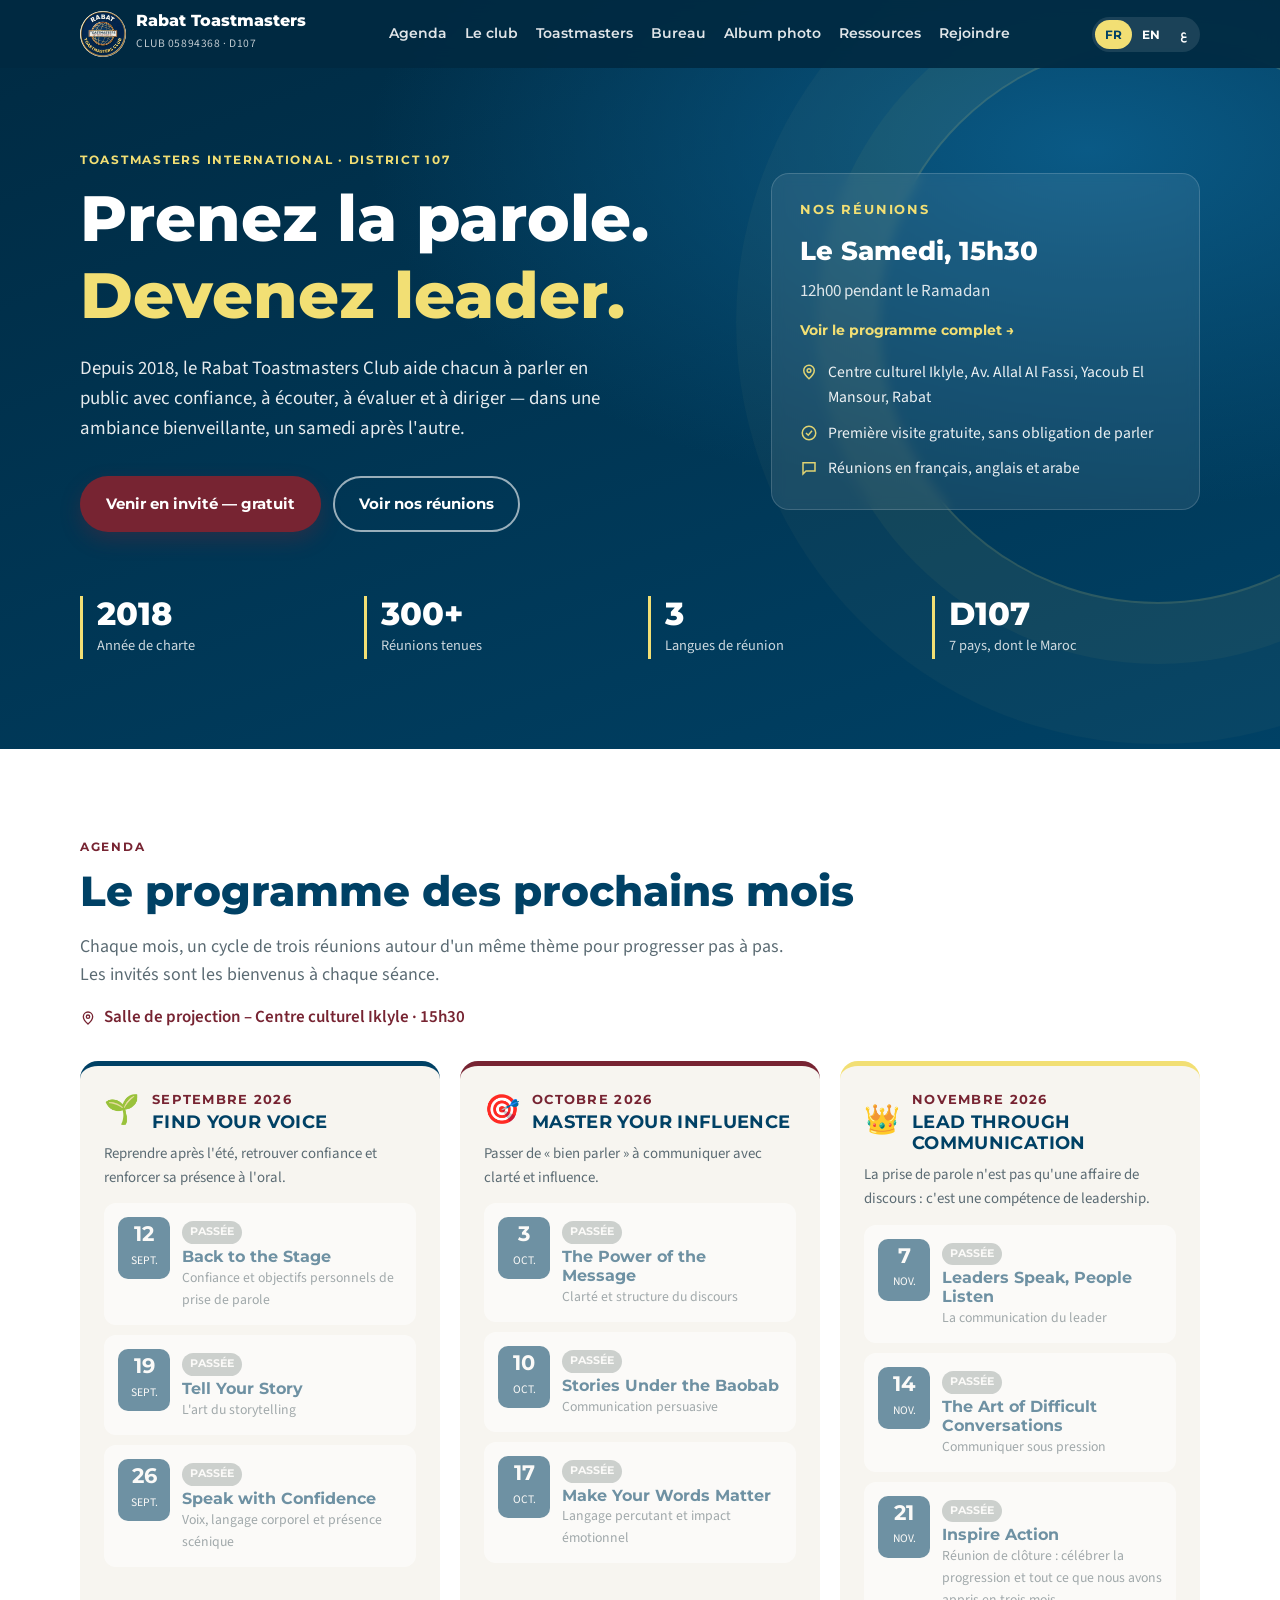
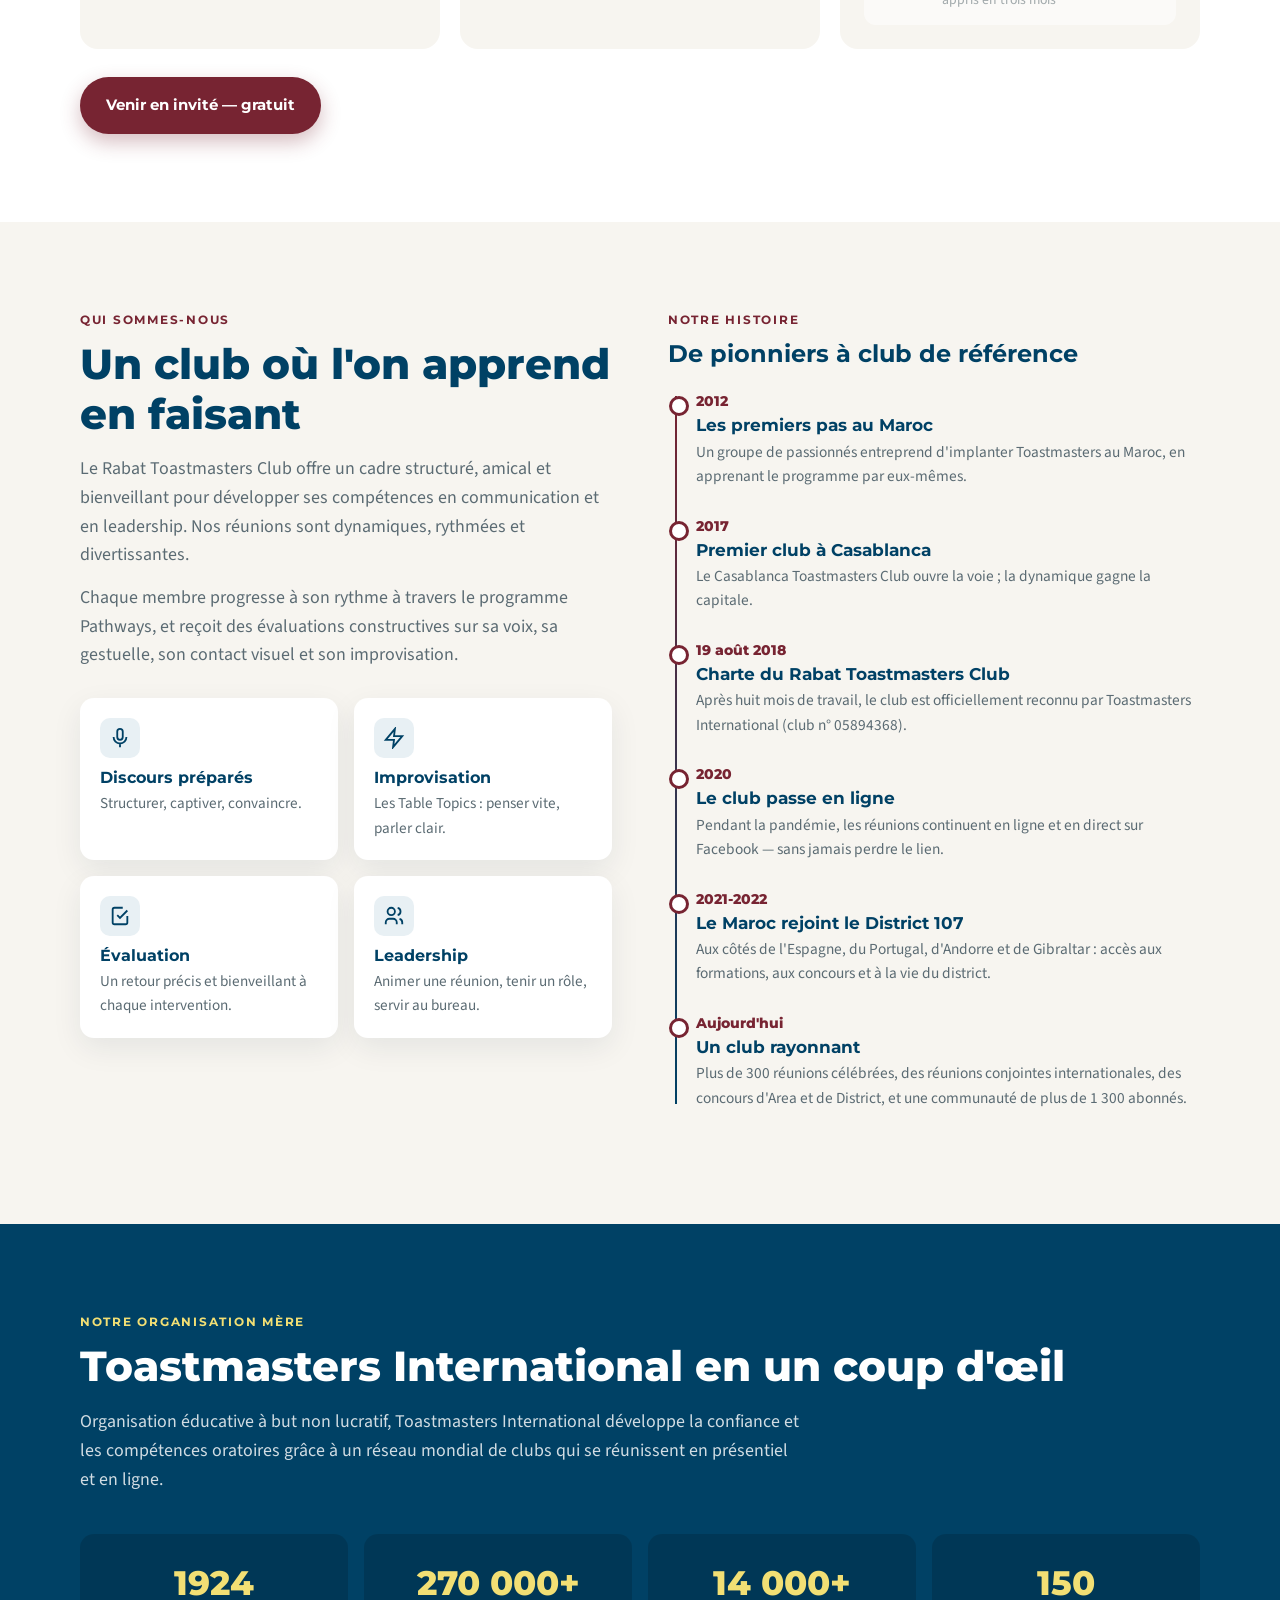
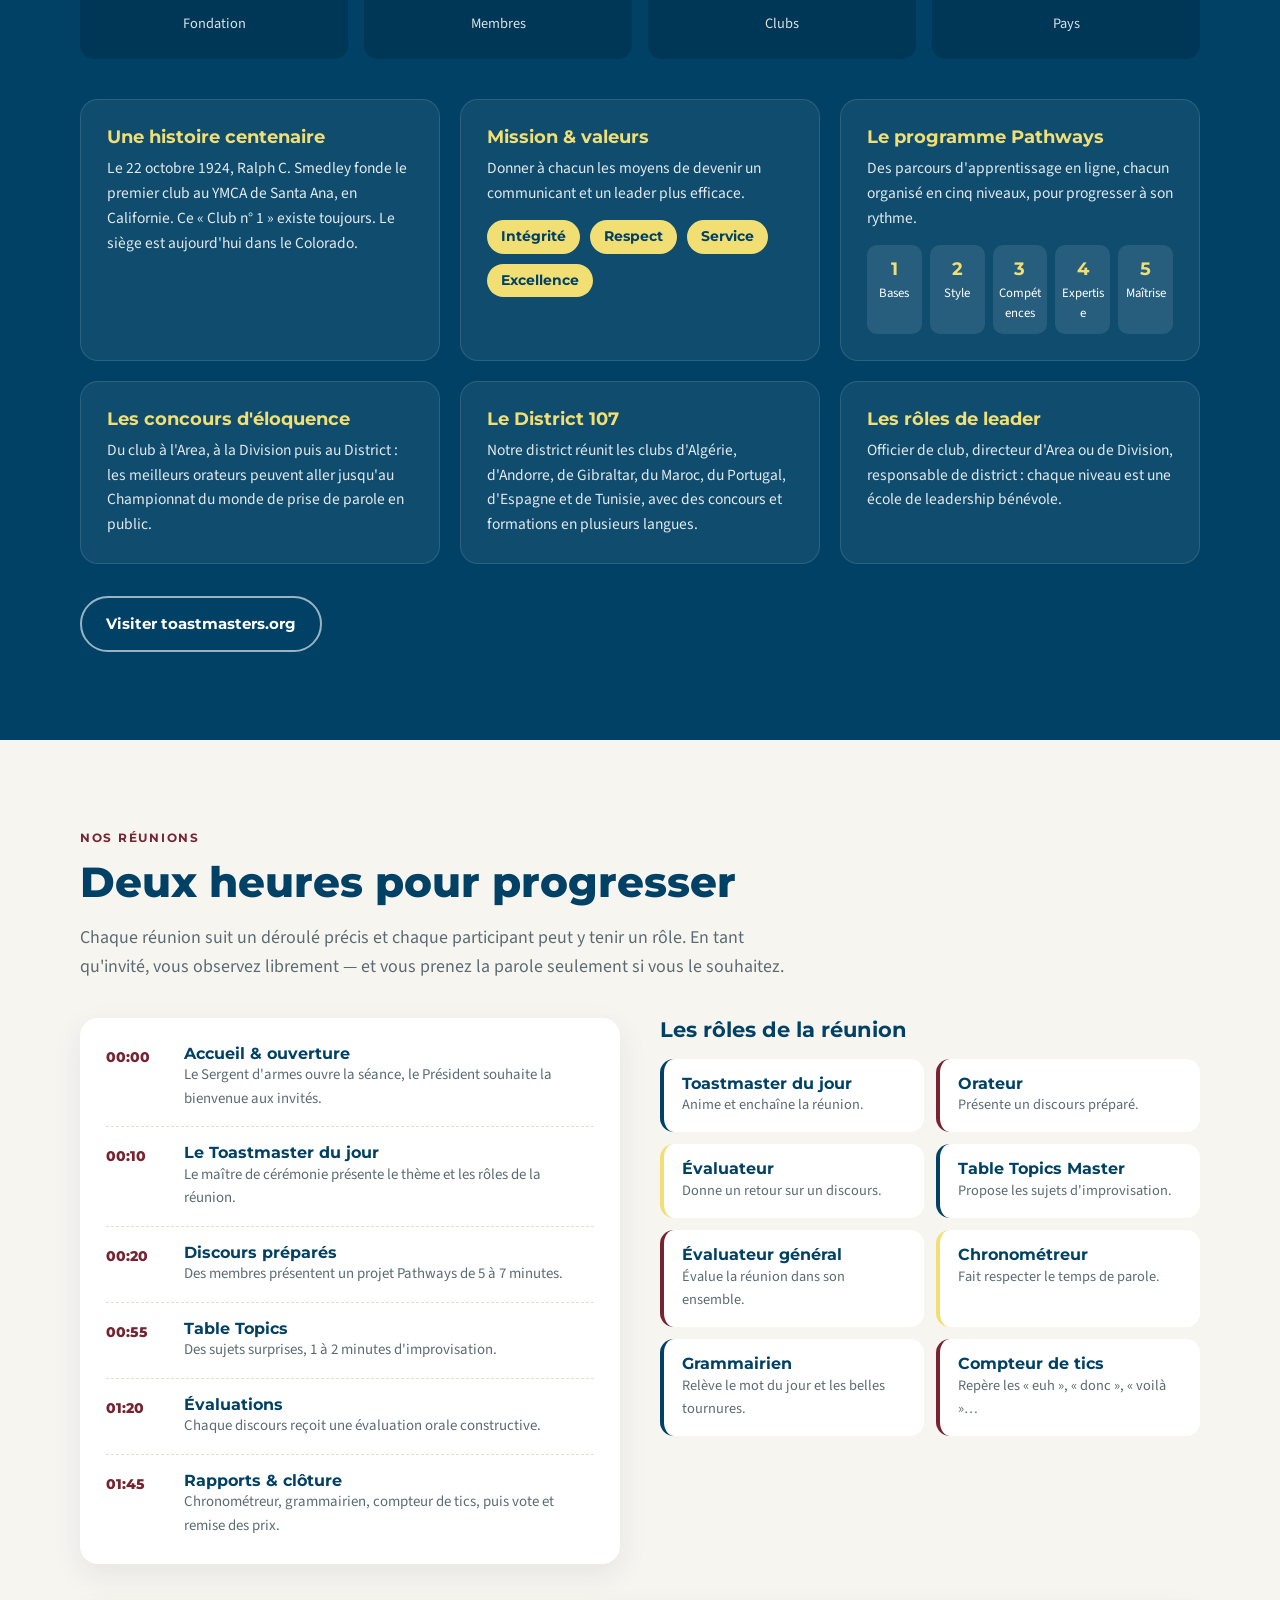
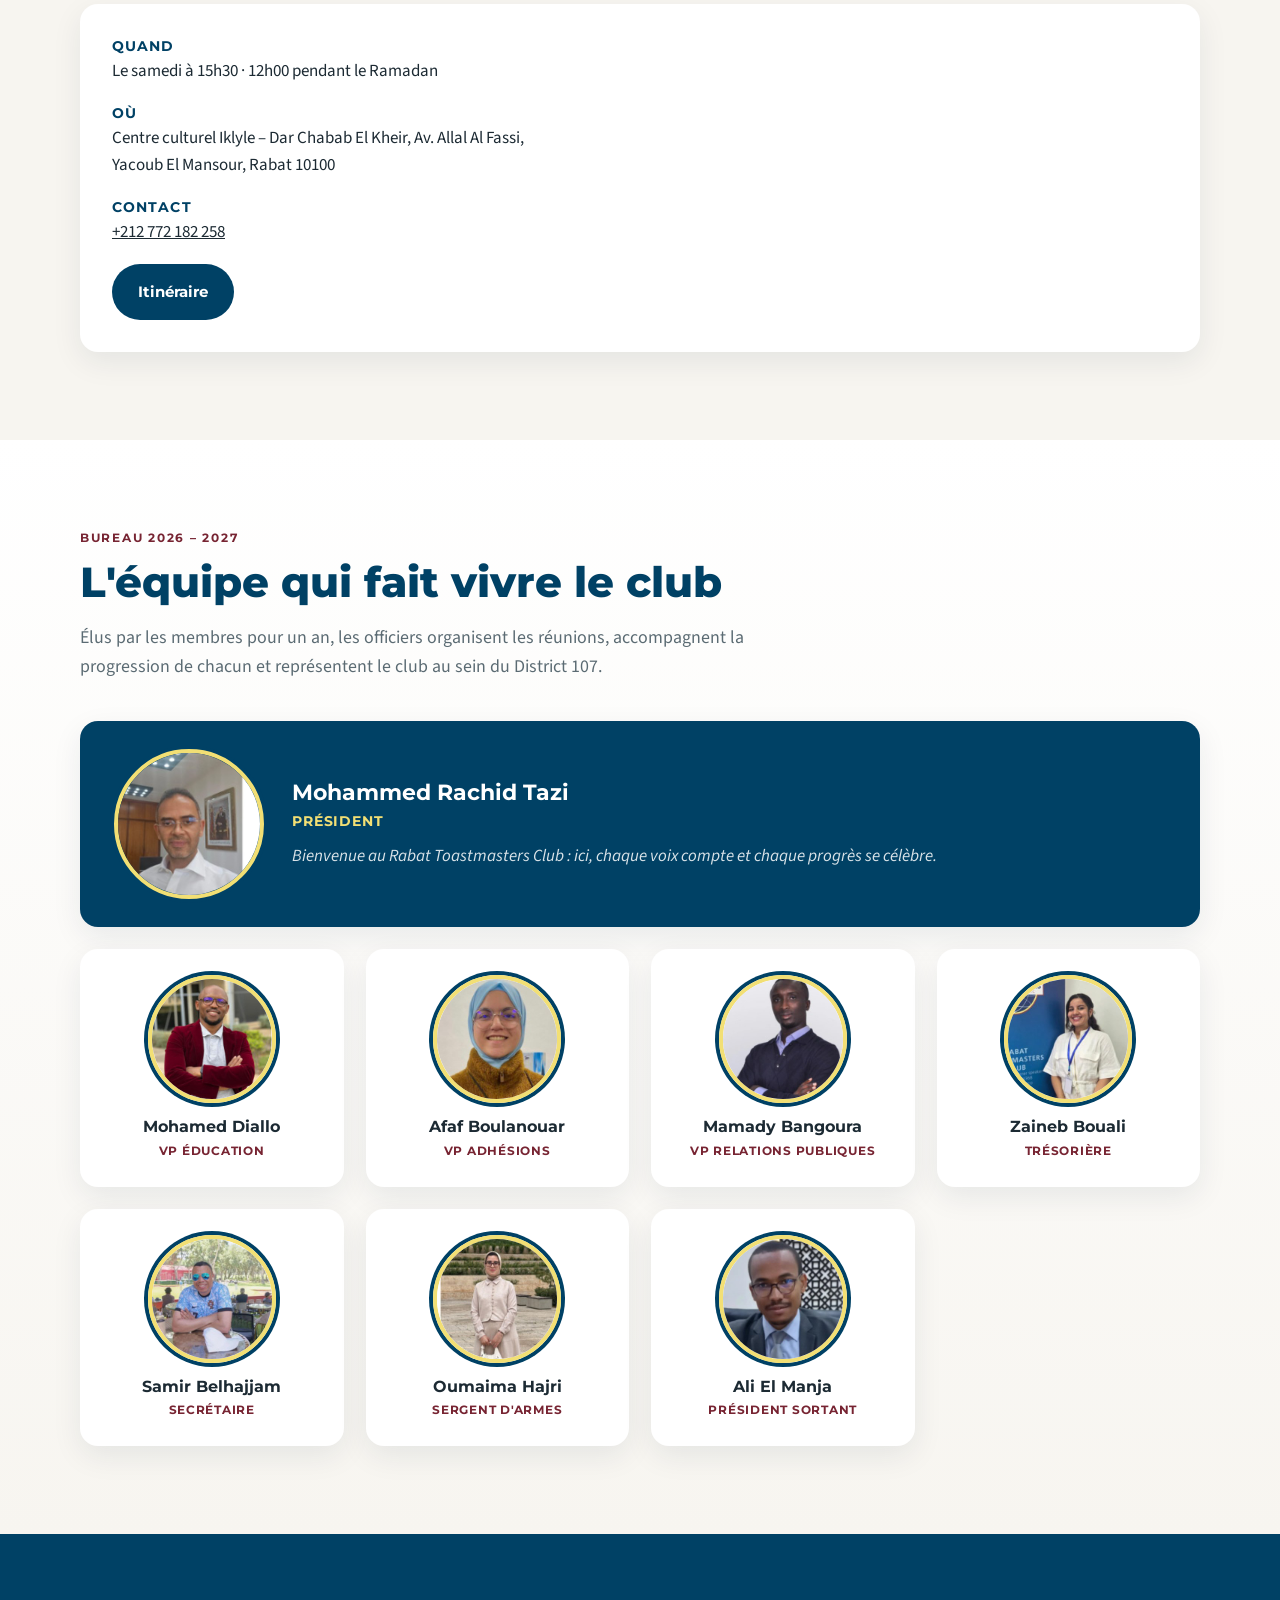
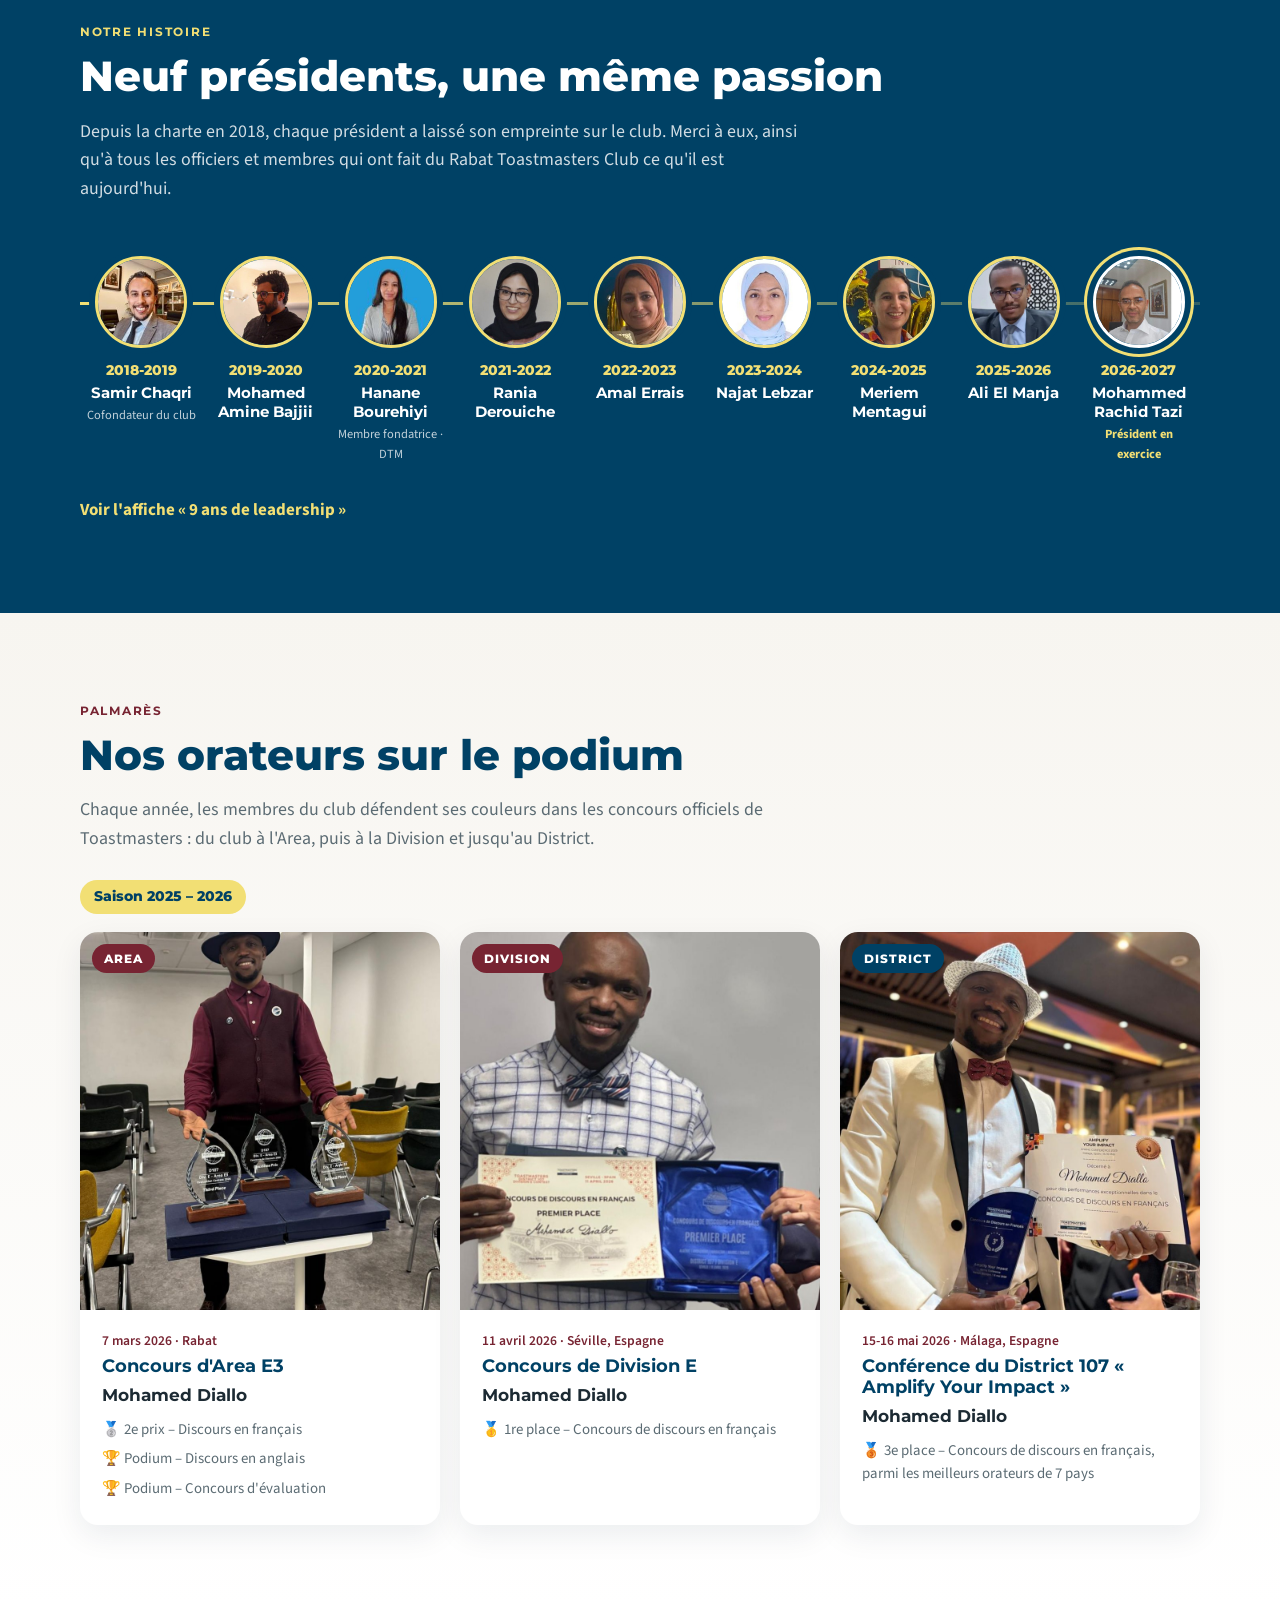
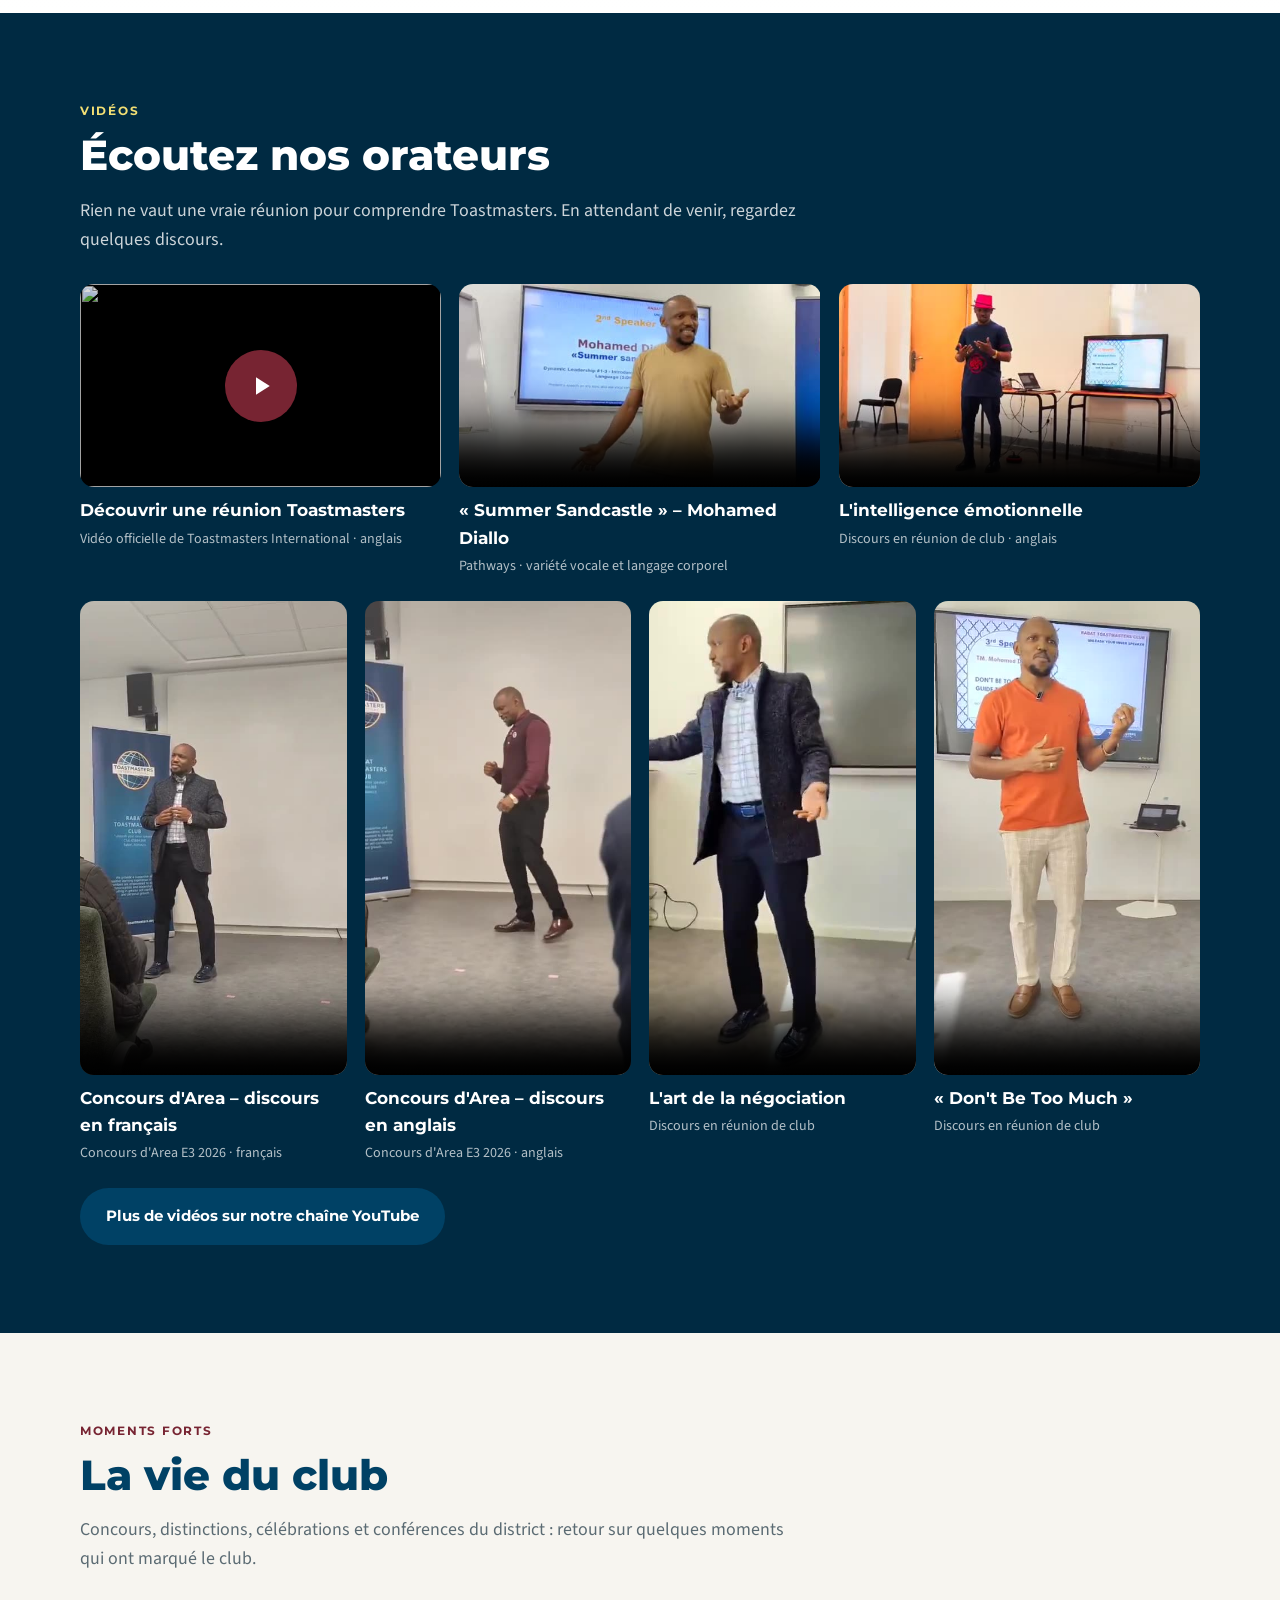
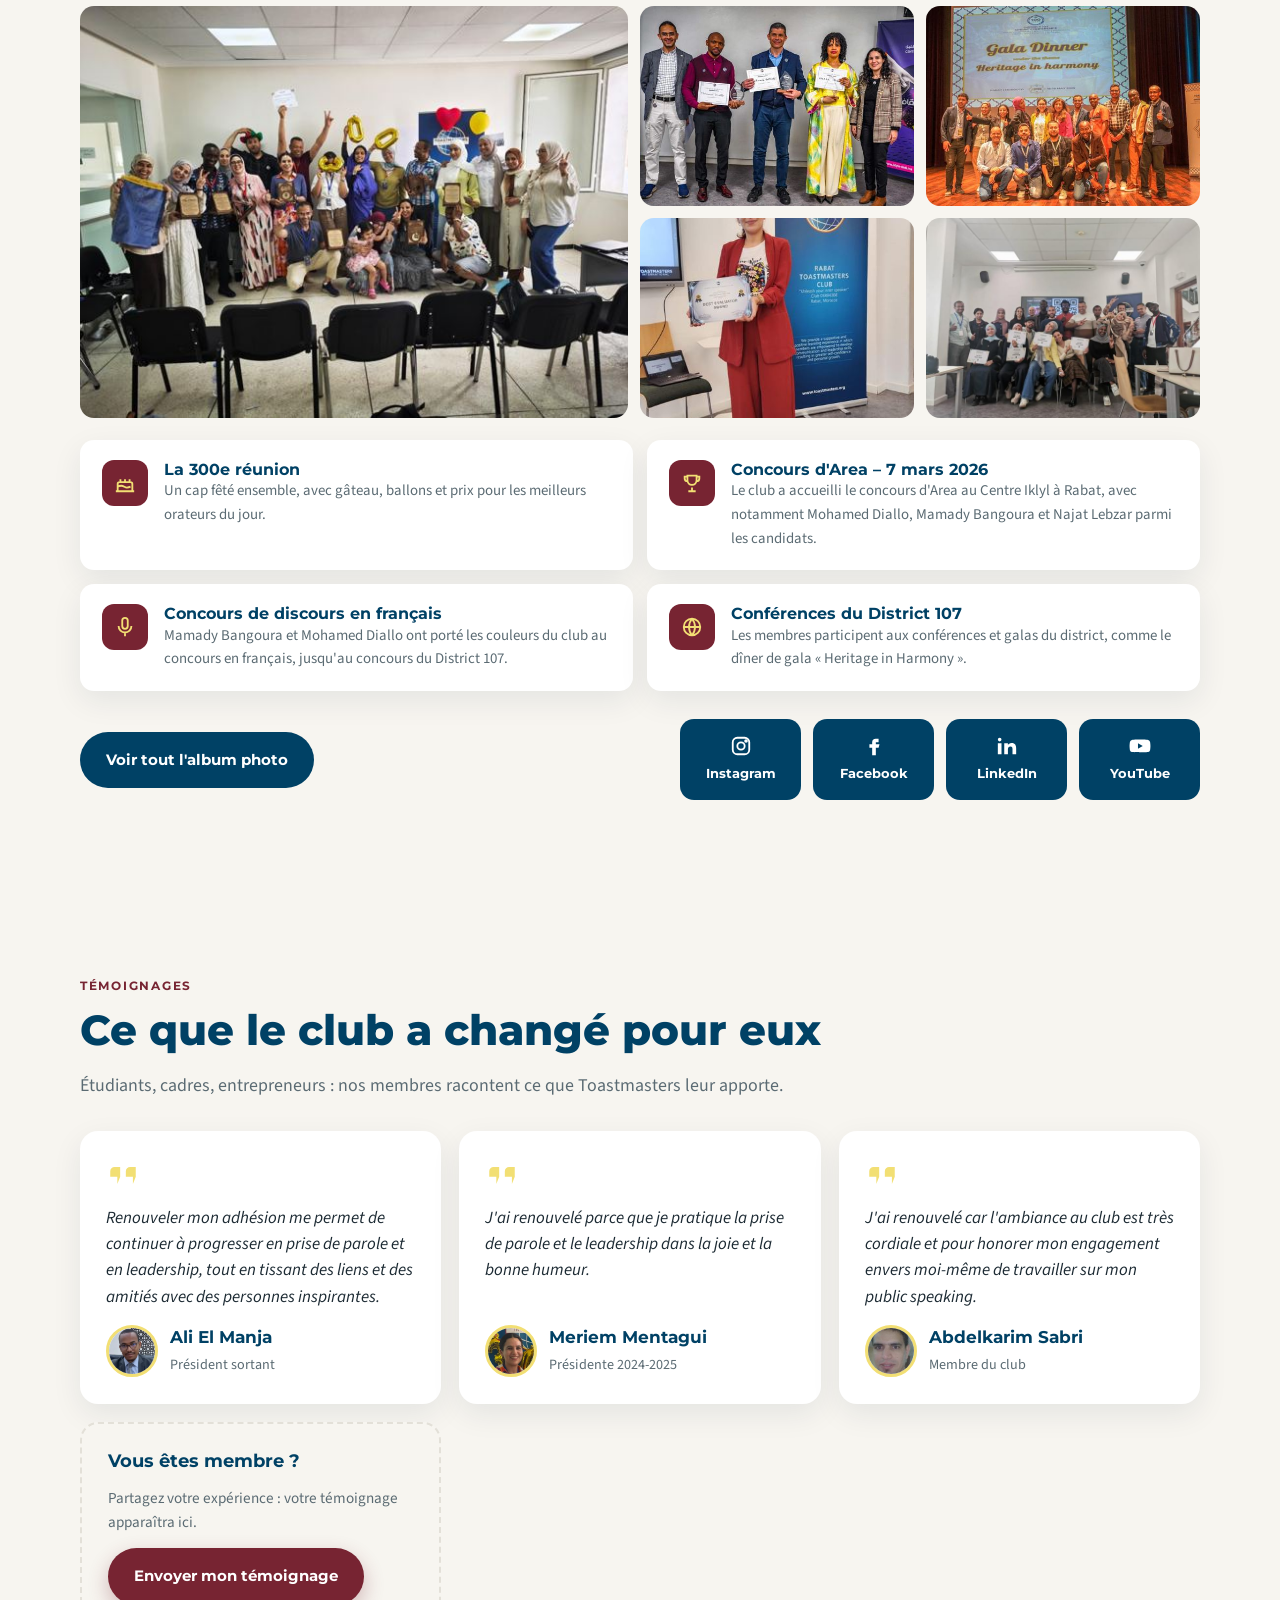
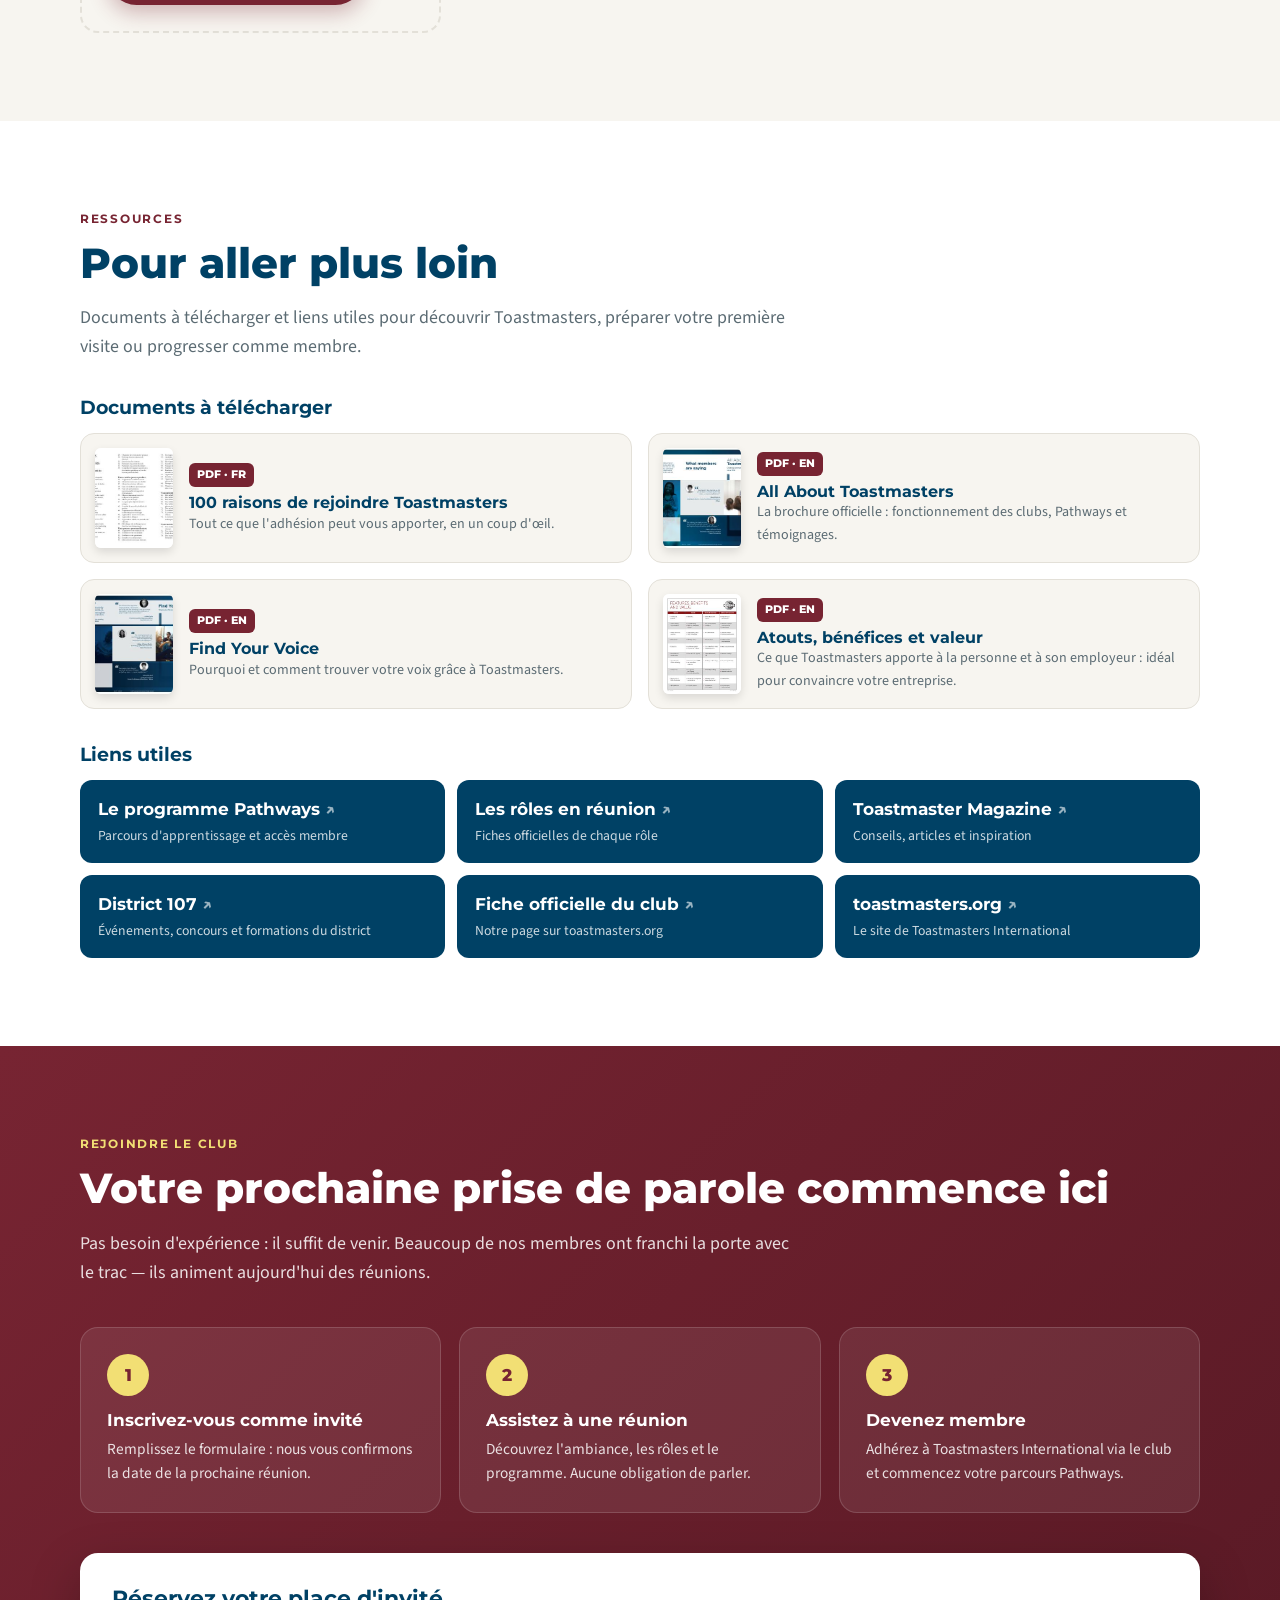
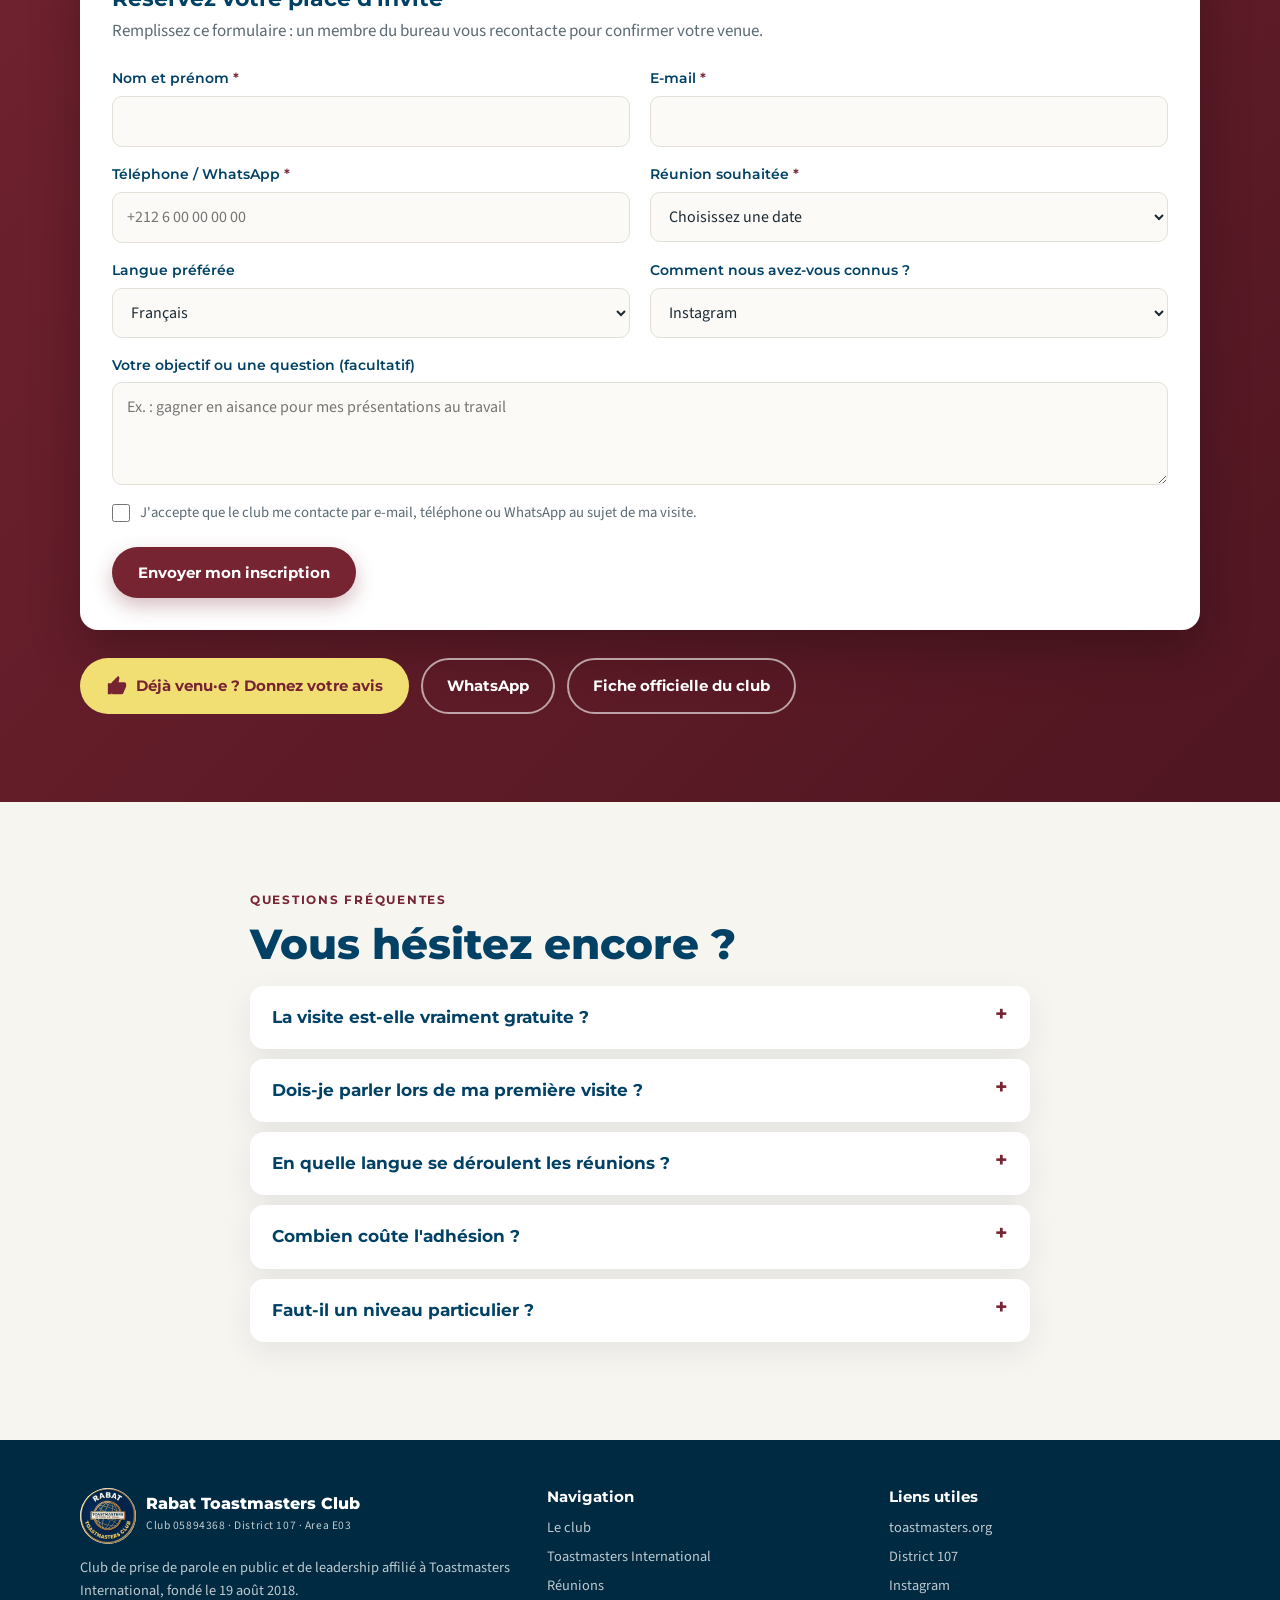
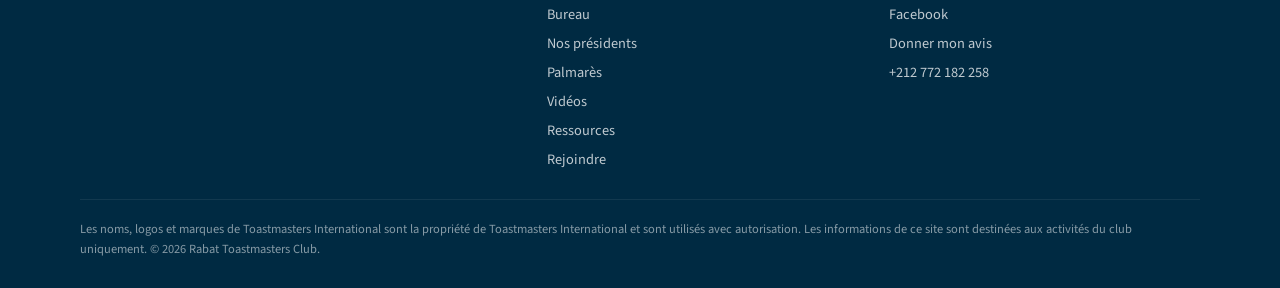
==== index.html @ 66700c7d "Retour au bouton d'avis d'origine, avec un pouce animé Co-Authored-By: Claude Opus 5.5 <noreply@anth" ====
<!doctype html>
<html lang="fr" dir="ltr">
<head>
<meta charset="utf-8">
<meta name="viewport" content="width=device-width, initial-scale=1">
<title>Rabat Toastmasters Club</title>
<meta name="description" content="Rabat Toastmasters Club — club de prise de parole en public et de leadership affilié à Toastmasters International, District 107. Réunions le samedi à Rabat.">
<meta property="og:title" content="Rabat Toastmasters Club">
<meta property="og:description" content="Prise de parole en public et leadership à Rabat depuis 2018. Venez en invité, c'est gratuit.">
<meta property="og:image" content="img/officers-2026-2027.jpg">
<link rel="icon" type="image/png" href="favicon.png">
<link rel="preconnect" href="https://fonts.googleapis.com">
<link rel="preconnect" href="https://fonts.gstatic.com" crossorigin>
<link href="https://fonts.googleapis.com/css2?family=Montserrat:wght@500;600;700;800&family=Source+Sans+3:wght@400;600&family=Tajawal:wght@400;500;700;800&display=swap" rel="stylesheet">
<link rel="stylesheet" href="css/style.css">
</head>
<body>

<header>
  <div class="wrap nav">
    <a class="brand" href="#top" aria-label="Rabat Toastmasters Club">
      <img class="logo" src="img/logo-sm.png" alt="Logo Rabat Toastmasters Club">
      <span><b>Rabat Toastmasters</b><small>CLUB 05894368 · D107</small></span>
    </a>
    <ul class="links" id="links">
      <li><a href="#agenda" data-i18n="nav_agenda">Agenda</a></li>
      <li><a href="#club" data-i18n="nav_club">Le club</a></li>
      <li><a href="#ti" data-i18n="nav_ti2">Toastmasters</a></li>
      <li><a href="#bureau" data-i18n="nav_off">Bureau</a></li>
      <li><a href="album.html" data-i18n="nav_album">Album photo</a></li>
      <li><a href="#ressources" data-i18n="nav_res">Ressources</a></li>
      <li><a href="#rejoindre" data-i18n="nav_join">Rejoindre</a></li>
    </ul>
    <div class="right">
      <div class="lang" role="group" aria-label="Langue">
        <button data-l="fr" class="on">FR</button><button data-l="en">EN</button><button data-l="ar">ع</button>
      </div>
      <button class="burger" id="burger" aria-label="Menu"><svg width="26" height="26" viewBox="0 0 24 24" fill="none" stroke="currentColor" stroke-width="2"><path d="M3 6h18M3 12h18M3 18h18"/></svg></button>
    </div>
  </div>
</header>

<section class="hero" id="top">
  <div class="wrap">
    <div>
      <div class="eyebrow" style="color:var(--yellow)" data-i18n="hero_eye">Toastmasters International · District 107</div>
      <h1 data-i18n-html="hero_h">Prenez la parole.<br><em>Devenez leader.</em></h1>
      <p data-i18n="hero_p">Depuis 2018, le Rabat Toastmasters Club aide chacun à parler en public avec confiance, à écouter, à évaluer et à diriger — dans une ambiance bienveillante, un samedi après l'autre.</p>
      <div class="cta">
        <a class="btn btn-primary" href="#inscription" data-i18n="cta_guest">Venir en invité — gratuit</a>
        <a class="btn btn-ghost" href="#reunions" data-i18n="cta_meet">Voir nos réunions</a>
      </div>
    </div>
    <aside class="card-next">
      <h3 id="next-t" data-i18n="next_t">Nos réunions</h3>
      <div class="big" id="next-big" data-i18n="next_day">Le samedi, 15h30</div>
      <div style="opacity:.85" id="next-sub" data-i18n="next_sub">12h00 pendant le Ramadan</div>
      <a href="#agenda" class="next-link" data-i18n="next_prog">Voir le programme complet →</a>
      <ul>
        <li><svg width="18" height="18" viewBox="0 0 24 24" fill="none" stroke="#F2DF74" stroke-width="2"><path d="M12 21s-7-6.2-7-11a7 7 0 1 1 14 0c0 4.8-7 11-7 11z"/><circle cx="12" cy="10" r="2.5"/></svg><span data-i18n="next_loc">Centre culturel Iklyle, Av. Allal Al Fassi, Yacoub El Mansour, Rabat</span></li>
        <li><svg width="18" height="18" viewBox="0 0 24 24" fill="none" stroke="#F2DF74" stroke-width="2"><circle cx="12" cy="12" r="9"/><path d="M8 12l3 3 5-6"/></svg><span data-i18n="next_free">Première visite gratuite, sans obligation de parler</span></li>
        <li><svg width="18" height="18" viewBox="0 0 24 24" fill="none" stroke="#F2DF74" stroke-width="2"><path d="M4 5h16v11H8l-4 4z"/></svg><span data-i18n="next_lang">Réunions en français, anglais et arabe</span></li>
      </ul>
    </aside>
  </div>
  <div class="wrap stats">
    <div class="stat"><b>2018</b><span data-i18n="st1">Année de charte</span></div>
    <div class="stat"><b>300+</b><span data-i18n="st2">Réunions tenues</span></div>
    <div class="stat"><b>3</b><span data-i18n="st3">Langues de réunion</span></div>
    <div class="stat"><b>D107</b><span data-i18n="st4">7 pays, dont le Maroc</span></div>
  </div>
</section>

<section id="agenda" class="agenda-sec">
  <div class="wrap">
    <div class="eyebrow" data-i18n="ag_eye">Agenda</div>
    <h2 data-i18n="ag_h">Le programme des prochains mois</h2>
    <p class="lead" data-i18n="ag_p">Chaque mois, un cycle de trois réunions autour d'un même thème pour progresser pas à pas. Les invités sont les bienvenus à chaque séance.</p>
    <p class="ag-room"><svg width="16" height="16" viewBox="0 0 24 24" fill="none" stroke="currentColor" stroke-width="2"><path d="M12 21s-7-6.2-7-11a7 7 0 1 1 14 0c0 4.8-7 11-7 11z"/><circle cx="12" cy="10" r="2.5"/></svg><span id="agenda-room"></span></p>
    <div class="cycles" id="agenda-list"></div>
    <p style="margin-top:28px"><a class="btn btn-primary" href="#inscription" data-i18n="cta_guest">Venir en invité — gratuit</a></p>
  </div>
</section>

<section id="club">
  <div class="wrap about-grid">
    <div class="reveal">
      <div class="eyebrow" data-i18n="club_eye">Qui sommes-nous</div>
      <h2 data-i18n="club_h">Un club où l'on apprend en faisant</h2>
      <p class="lead" data-i18n="club_p1">Le Rabat Toastmasters Club offre un cadre structuré, amical et bienveillant pour développer ses compétences en communication et en leadership. Nos réunions sont dynamiques, rythmées et divertissantes.</p>
      <p class="lead" style="margin-top:14px" data-i18n="club_p2">Chaque membre progresse à son rythme à travers le programme Pathways, et reçoit des évaluations constructives sur sa voix, sa gestuelle, son contact visuel et son improvisation.</p>
      <div class="pillars">
        <div class="pillar"><div class="ico"><svg width="22" height="22" viewBox="0 0 24 24" fill="none" stroke="currentColor" stroke-width="2"><path d="M12 2a3 3 0 0 0-3 3v6a3 3 0 0 0 6 0V5a3 3 0 0 0-3-3z"/><path d="M19 11a7 7 0 0 1-14 0M12 18v4"/></svg></div><h4 data-i18n="p1h">Discours préparés</h4><p data-i18n="p1p">Structurer, captiver, convaincre.</p></div>
        <div class="pillar"><div class="ico"><svg width="22" height="22" viewBox="0 0 24 24" fill="none" stroke="currentColor" stroke-width="2"><path d="M13 2L3 14h9l-1 8 10-12h-9z"/></svg></div><h4 data-i18n="p2h">Improvisation</h4><p data-i18n="p2p">Les Table Topics : penser vite, parler clair.</p></div>
        <div class="pillar"><div class="ico"><svg width="22" height="22" viewBox="0 0 24 24" fill="none" stroke="currentColor" stroke-width="2"><path d="M9 11l3 3 8-8"/><path d="M20 12v7a2 2 0 0 1-2 2H6a2 2 0 0 1-2-2V5a2 2 0 0 1 2-2h9"/></svg></div><h4 data-i18n="p3h">Évaluation</h4><p data-i18n="p3p">Un retour précis et bienveillant à chaque intervention.</p></div>
        <div class="pillar"><div class="ico"><svg width="22" height="22" viewBox="0 0 24 24" fill="none" stroke="currentColor" stroke-width="2"><circle cx="9" cy="7" r="4"/><path d="M3 21v-2a4 4 0 0 1 4-4h4a4 4 0 0 1 4 4v2M16 3.1a4 4 0 0 1 0 7.8M21 21v-2a4 4 0 0 0-3-3.9"/></svg></div><h4 data-i18n="p4h">Leadership</h4><p data-i18n="p4p">Animer une réunion, tenir un rôle, servir au bureau.</p></div>
      </div>
    </div>
    <div class="reveal">
      <div class="eyebrow" data-i18n="hist_eye">Notre histoire</div>
      <h3 style="font-size:1.5rem;margin-bottom:22px" data-i18n="hist_h">De pionniers à club de référence</h3>
      <div class="timeline">
        <div class="tl"><div class="yr">2012</div><h4 data-i18n="t1h">Les premiers pas au Maroc</h4><p data-i18n="t1p">Un groupe de passionnés entreprend d'implanter Toastmasters au Maroc, en apprenant le programme par eux-mêmes.</p></div>
        <div class="tl"><div class="yr">2017</div><h4 data-i18n="t2h">Premier club à Casablanca</h4><p data-i18n="t2p">Le Casablanca Toastmasters Club ouvre la voie ; la dynamique gagne la capitale.</p></div>
        <div class="tl"><div class="yr" data-i18n="t3y">19 août 2018</div><h4 data-i18n="t3h">Charte du Rabat Toastmasters Club</h4><p data-i18n="t3p">Après huit mois de travail, le club est officiellement reconnu par Toastmasters International (club n° 05894368).</p></div>
        <div class="tl"><div class="yr">2020</div><h4 data-i18n="t4h">Le club passe en ligne</h4><p data-i18n="t4p">Pendant la pandémie, les réunions continuent en ligne et en direct sur Facebook — sans jamais perdre le lien.</p></div>
        <div class="tl"><div class="yr">2021-2022</div><h4 data-i18n="t5h">Le Maroc rejoint le District 107</h4><p data-i18n="t5p">Aux côtés de l'Espagne, du Portugal, d'Andorre et de Gibraltar : accès aux formations, aux concours et à la vie du district.</p></div>
        <div class="tl"><div class="yr" data-i18n="t6y">Aujourd'hui</div><h4 data-i18n="t6h">Un club rayonnant</h4><p data-i18n="t6p">Plus de 300 réunions célébrées, des réunions conjointes internationales, des concours d'Area et de District, et une communauté de plus de 1 300 abonnés.</p></div>
      </div>
    </div>
  </div>
</section>

<section class="ti" id="ti">
  <div class="wrap">
    <div class="eyebrow" data-i18n="ti_eye">Notre organisation mère</div>
    <h2 data-i18n="ti_h">Toastmasters International en un coup d'œil</h2>
    <p class="lead" data-i18n="ti_p">Organisation éducative à but non lucratif, Toastmasters International développe la confiance et les compétences oratoires grâce à un réseau mondial de clubs qui se réunissent en présentiel et en ligne.</p>
    <div class="ti-num">
      <div><b>1924</b><span data-i18n="n1">Fondation</span></div>
      <div><b>270 000+</b><span data-i18n="n2">Membres</span></div>
      <div><b>14 000+</b><span data-i18n="n3">Clubs</span></div>
      <div><b>150</b><span data-i18n="n4">Pays</span></div>
    </div>
    <div class="ti-grid">
      <div class="ti-card reveal"><h3 data-i18n="c1h">Une histoire centenaire</h3><p data-i18n="c1p">Le 22 octobre 1924, Ralph C. Smedley fonde le premier club au YMCA de Santa Ana, en Californie. Ce « Club n° 1 » existe toujours. Le siège est aujourd'hui dans le Colorado.</p></div>
      <div class="ti-card reveal"><h3 data-i18n="c2h">Mission & valeurs</h3><p data-i18n="c2p">Donner à chacun les moyens de devenir un communicant et un leader plus efficace.</p>
        <div class="values"><span data-i18n="v1">Intégrité</span><span data-i18n="v2">Respect</span><span data-i18n="v3">Service</span><span data-i18n="v4">Excellence</span></div></div>
      <div class="ti-card reveal"><h3 data-i18n="c3h">Le programme Pathways</h3><p data-i18n="c3p">Des parcours d'apprentissage en ligne, chacun organisé en cinq niveaux, pour progresser à son rythme.</p>
        <div class="levels"><div><b>1</b><span data-i18n="l1">Bases</span></div><div><b>2</b><span data-i18n="l2">Style</span></div><div><b>3</b><span data-i18n="l3">Compétences</span></div><div><b>4</b><span data-i18n="l4">Expertise</span></div><div><b>5</b><span data-i18n="l5">Maîtrise</span></div></div></div>
      <div class="ti-card reveal"><h3 data-i18n="c4h">Les concours d'éloquence</h3><p data-i18n="c4p">Du club à l'Area, à la Division puis au District : les meilleurs orateurs peuvent aller jusqu'au Championnat du monde de prise de parole en public.</p></div>
      <div class="ti-card reveal"><h3 data-i18n="c5h">Le District 107</h3><p data-i18n="c5p">Notre district réunit les clubs d'Algérie, d'Andorre, de Gibraltar, du Maroc, du Portugal, d'Espagne et de Tunisie, avec des concours et formations en plusieurs langues.</p></div>
      <div class="ti-card reveal"><h3 data-i18n="c6h">Les rôles de leader</h3><p data-i18n="c6p">Officier de club, directeur d'Area ou de Division, responsable de district : chaque niveau est une école de leadership bénévole.</p></div>
    </div>
    <p style="margin-top:32px"><a class="btn btn-ghost" href="https://www.toastmasters.org/" target="_blank" rel="noopener" data-i18n="ti_link">Visiter toastmasters.org</a></p>
  </div>
</section>

<section id="reunions">
  <div class="wrap">
    <div class="eyebrow" data-i18n="m_eye">Nos réunions</div>
    <h2 data-i18n="m_h">Deux heures pour progresser</h2>
    <p class="lead" data-i18n="m_p">Chaque réunion suit un déroulé précis et chaque participant peut y tenir un rôle. En tant qu'invité, vous observez librement — et vous prenez la parole seulement si vous le souhaitez.</p>
    <div class="meet-grid">
      <div class="agenda reveal">
        <div class="step"><div class="t">00:00</div><div><h4 data-i18n="a1h">Accueil & ouverture</h4><p data-i18n="a1p">Le Sergent d'armes ouvre la séance, le Président souhaite la bienvenue aux invités.</p></div></div>
        <div class="step"><div class="t">00:10</div><div><h4 data-i18n="a2h">Le Toastmaster du jour</h4><p data-i18n="a2p">Le maître de cérémonie présente le thème et les rôles de la réunion.</p></div></div>
        <div class="step"><div class="t">00:20</div><div><h4 data-i18n="a3h">Discours préparés</h4><p data-i18n="a3p">Des membres présentent un projet Pathways de 5 à 7 minutes.</p></div></div>
        <div class="step"><div class="t">00:55</div><div><h4 data-i18n="a4h">Table Topics</h4><p data-i18n="a4p">Des sujets surprises, 1 à 2 minutes d'improvisation.</p></div></div>
        <div class="step"><div class="t">01:20</div><div><h4 data-i18n="a5h">Évaluations</h4><p data-i18n="a5p">Chaque discours reçoit une évaluation orale constructive.</p></div></div>
        <div class="step"><div class="t">01:45</div><div><h4 data-i18n="a6h">Rapports & clôture</h4><p data-i18n="a6p">Chronométreur, grammairien, compteur de tics, puis vote et remise des prix.</p></div></div>
      </div>
      <div class="reveal">
        <h3 style="font-size:1.3rem;margin-bottom:16px" data-i18n="r_h">Les rôles de la réunion</h3>
        <div class="roles">
          <div class="role"><h4 data-i18n="r1h">Toastmaster du jour</h4><p data-i18n="r1p">Anime et enchaîne la réunion.</p></div>
          <div class="role"><h4 data-i18n="r2h">Orateur</h4><p data-i18n="r2p">Présente un discours préparé.</p></div>
          <div class="role"><h4 data-i18n="r3h">Évaluateur</h4><p data-i18n="r3p">Donne un retour sur un discours.</p></div>
          <div class="role"><h4 data-i18n="r4h">Table Topics Master</h4><p data-i18n="r4p">Propose les sujets d'improvisation.</p></div>
          <div class="role"><h4 data-i18n="r5h">Évaluateur général</h4><p data-i18n="r5p">Évalue la réunion dans son ensemble.</p></div>
          <div class="role"><h4 data-i18n="r6h">Chronométreur</h4><p data-i18n="r6p">Fait respecter le temps de parole.</p></div>
          <div class="role"><h4 data-i18n="r7h">Grammairien</h4><p data-i18n="r7p">Relève le mot du jour et les belles tournures.</p></div>
          <div class="role"><h4 data-i18n="r8h">Compteur de tics</h4><p data-i18n="r8p">Repère les « euh », « donc », « voilà »…</p></div>
        </div>
      </div>
    </div>
    <div class="where reveal">
      <div class="info">
        <div><b data-i18n="w1">Quand</b><span data-i18n="w1v">Le samedi à 15h30 · 12h00 pendant le Ramadan</span></div>
        <div><b data-i18n="w2">Où</b><span data-i18n="w2v">Centre culturel Iklyle – Dar Chabab El Kheir, Av. Allal Al Fassi, Yacoub El Mansour, Rabat 10100</span></div>
        <div><b data-i18n="w3">Contact</b><a href="tel:+212772182258" dir="ltr">+212 772 182 258</a></div>
        <a class="btn btn-blue" href="https://www.google.com/maps/dir/?api=1&destination=34.01149,-6.83149" target="_blank" rel="noopener" data-i18n="w_btn">Itinéraire</a>
      </div>
      <iframe title="Carte" loading="lazy" src="https://www.openstreetmap.org/export/embed.html?bbox=-6.8415%2C34.0065%2C-6.8215%2C34.0165&layer=mapnik&marker=34.01149%2C-6.83149"></iframe>
    </div>
  </div>
</section>

<section class="officers" id="bureau">
  <div class="wrap">
    <div class="eyebrow" data-i18n="o_eye">Bureau 2026 – 2027</div>
    <h2 data-i18n="o_h">L'équipe qui fait vivre le club</h2>
    <p class="lead" data-i18n="o_p">Élus par les membres pour un an, les officiers organisent les réunions, accompagnent la progression de chacun et représentent le club au sein du District 107.</p>
    <div class="off-grid">
      <div class="off lead-off reveal"><img src="img/officers/president.jpg" alt="Mohammed Rachid Tazi"><div><h4>Mohammed Rachid Tazi</h4><p data-i18n="role_pres">Président</p><q data-i18n="pres_q">Bienvenue au Rabat Toastmasters Club : ici, chaque voix compte et chaque progrès se célèbre.</q></div></div>
      <div class="off reveal"><img src="img/officers/vpe.jpg" alt="Mohamed Diallo"><h4>Mohamed Diallo</h4><p data-i18n="role_vpe">VP Éducation</p></div>
      <div class="off reveal"><img src="img/officers/vpm.jpg" alt="Afaf Boulanouar"><h4>Afaf Boulanouar</h4><p data-i18n="role_vpm">VP Adhésions</p></div>
      <div class="off reveal"><img src="img/officers/vppr.jpg" alt="Mamady Bangoura"><h4>Mamady Bangoura</h4><p data-i18n="role_vppr">VP Relations publiques</p></div>
      <div class="off reveal"><img src="img/officers/treasurer.jpg" alt="Zaineb Bouali"><h4>Zaineb Bouali</h4><p data-i18n="role_tr">Trésorière</p></div>
      <div class="off reveal"><img src="img/officers/secretary.jpg" alt="Samir Belhajjam"><h4>Samir Belhajjam</h4><p data-i18n="role_sec">Secrétaire</p></div>
      <div class="off reveal"><img src="img/officers/saa.jpg" alt="Oumaima Hajri"><h4>Oumaima Hajri</h4><p data-i18n="role_saa">Sergent d'armes</p></div>
      <div class="off reveal"><img src="img/officers/ipp.jpg" alt="Ali El Manja"><h4>Ali El Manja</h4><p data-i18n="role_ipp">Président sortant</p></div>
    </div>
  </div>
</section>

<section id="presidents" class="presidents">
  <div class="wrap">
    <div class="eyebrow" data-i18n="pr_eye">Notre histoire</div>
    <h2 data-i18n="pr_h">Neuf présidents, une même passion</h2>
    <p class="lead" data-i18n="pr_p">Depuis la charte en 2018, chaque président a laissé son empreinte sur le club. Merci à eux, ainsi qu'à tous les officiers et membres qui ont fait du Rabat Toastmasters Club ce qu'il est aujourd'hui.</p>
    <div class="pres-track" id="pres-list"></div>
    <p class="pres-foot"><a href="img/presidents/9-ans-leadership.jpg" target="_blank" rel="noopener" data-i18n="pr_poster">Voir l'affiche « 9 ans de leadership »</a></p>
  </div>
</section>

<section id="palmares" class="palmares">
  <div class="wrap">
    <div class="eyebrow" data-i18n="pa_eye">Palmarès</div>
    <h2 data-i18n="pa_h">Nos orateurs sur le podium</h2>
    <p class="lead" data-i18n="pa_p">Chaque année, les membres du club défendent ses couleurs dans les concours officiels de Toastmasters : du club à l'Area, puis à la Division et jusqu'au District.</p>
    <div class="pal-season"><span data-i18n="pa_season">Saison 2025 – 2026</span></div>
    <div class="pal-grid">
      <article class="pal reveal">
        <div class="pal-img"><img src="img/palmares/area-e3-2026.jpg" alt="Trophées du concours d'Area E3 2026" loading="lazy"><span class="lvl" data-i18n="pa_l1">Area</span></div>
        <div class="pal-body">
          <div class="pal-date" data-i18n="pa1d">7 mars 2026 · Rabat</div>
          <h3 data-i18n="pa1h">Concours d'Area E3</h3>
          <p class="who">Mohamed Diallo</p>
          <ul><li data-i18n="pa1a">🥈 2e prix – Discours en français</li><li data-i18n="pa1b">🏆 Podium – Discours en anglais</li><li data-i18n="pa1c">🏆 Podium – Concours d'évaluation</li></ul>
        </div>
      </article>
      <article class="pal reveal">
        <div class="pal-img"><img src="img/palmares/division-e-2026.jpg" alt="Première place au concours de Division E 2026" loading="lazy"><span class="lvl" data-i18n="pa_l2">Division</span></div>
        <div class="pal-body">
          <div class="pal-date" data-i18n="pa2d">11 avril 2026 · Séville, Espagne</div>
          <h3 data-i18n="pa2h">Concours de Division E</h3>
          <p class="who">Mohamed Diallo</p>
          <ul><li data-i18n="pa2a">🥇 1re place – Concours de discours en français</li></ul>
        </div>
      </article>
      <article class="pal reveal">
        <div class="pal-img"><img src="img/palmares/district-2026.jpg" alt="3e place au concours du District 107 2026" loading="lazy"><span class="lvl" data-i18n="pa_l3">District</span></div>
        <div class="pal-body">
          <div class="pal-date" data-i18n="pa3d">15-16 mai 2026 · Málaga, Espagne</div>
          <h3 data-i18n="pa3h">Conférence du District 107 « Amplify Your Impact »</h3>
          <p class="who">Mohamed Diallo</p>
          <ul><li data-i18n="pa3a">🥉 3e place – Concours de discours en français, parmi les meilleurs orateurs de 7 pays</li></ul>
        </div>
      </article>
    </div>
  </div>
</section>

<section id="videos" class="videos">
  <div class="wrap">
    <div class="eyebrow" data-i18n="vi_eye">Vidéos</div>
    <h2 data-i18n="vi_h">Écoutez nos orateurs</h2>
    <p class="lead" data-i18n="vi_p">Rien ne vaut une vraie réunion pour comprendre Toastmasters. En attendant de venir, regardez quelques discours.</p>
    <div class="vid-grid vg-top">
      <figure class="vid vid-h reveal">
        <button class="yt" data-yt="383gehepo8M" aria-label="Lire la vidéo"><img src="https://i.ytimg.com/vi/383gehepo8M/hqdefault.jpg" alt="" loading="lazy"><span class="play-lg"><svg width="30" height="30" viewBox="0 0 24 24" fill="#fff"><path d="M8 5v14l11-7z"/></svg></span></button>
        <figcaption><b data-i18n="v1h">Découvrir une réunion Toastmasters</b><span data-i18n="v1p">Vidéo officielle de Toastmasters International · anglais</span></figcaption>
      </figure>
      <figure class="vid vid-h reveal">
        <video controls preload="none" playsinline poster="videos/langage-corporel.jpg"><source src="videos/langage-corporel.mp4" type="video/mp4"></video>
        <figcaption><b data-i18n="v5h">« Summer Sandcastle » – Mohamed Diallo</b><span data-i18n="v5p">Pathways · variété vocale et langage corporel</span></figcaption>
      </figure>
      <figure class="vid vid-h reveal">
        <video controls preload="none" playsinline poster="videos/intelligence-emotionnelle.jpg"><source src="videos/intelligence-emotionnelle.mp4" type="video/mp4"></video>
        <figcaption><b data-i18n="v4h">L'intelligence émotionnelle</b><span data-i18n="v4p">Discours en réunion de club · anglais</span></figcaption>
      </figure>
    </div>
    <div class="vid-grid vg-tall">
      <figure class="vid vid-tall reveal">
        <video controls preload="none" playsinline poster="videos/area-contest-fr.jpg"><source src="videos/area-contest-fr.mp4" type="video/mp4"></video>
        <figcaption><b data-i18n="v6h">Concours d'Area – discours en français</b><span data-i18n="v6p">Concours d'Area E3 2026 · français</span></figcaption>
      </figure>
      <figure class="vid vid-tall reveal">
        <video controls preload="none" playsinline poster="videos/area-contest-en.jpg"><source src="videos/area-contest-en.mp4" type="video/mp4"></video>
        <figcaption><b data-i18n="v2h">Concours d'Area – discours en anglais</b><span data-i18n="v2p">Concours d'Area E3 2026 · anglais</span></figcaption>
      </figure>
      <figure class="vid vid-tall reveal">
        <video controls preload="none" playsinline poster="videos/negociation.jpg"><source src="videos/negociation.mp4" type="video/mp4"></video>
        <figcaption><b data-i18n="v3h">L'art de la négociation</b><span data-i18n="v3p">Discours en réunion de club</span></figcaption>
      </figure>
      <figure class="vid vid-tall reveal">
        <video controls preload="none" playsinline poster="videos/dont-be-too-much.jpg"><source src="videos/dont-be-too-much.mp4" type="video/mp4"></video>
        <figcaption><b data-i18n="v7h">« Don't Be Too Much »</b><span data-i18n="v7p">Discours en réunion de club</span></figcaption>
      </figure>
    </div>
    <p style="margin-top:22px"><a class="btn btn-blue" href="https://www.youtube.com/channel/UCJYc-LBbSsko6WIJSurVp1g" target="_blank" rel="noopener" data-i18n="vi_more">Plus de vidéos sur notre chaîne YouTube</a></p>
  </div>
</section>

<section id="moments">
  <div class="wrap">
    <div class="eyebrow" data-i18n="mo_eye">Moments forts</div>
    <h2 data-i18n="mo_h">La vie du club</h2>
    <p class="lead" data-i18n="mo_p">Concours, distinctions, célébrations et conférences du district : retour sur quelques moments qui ont marqué le club.</p>
    <div class="mosaic reveal">
      <a href="album.html#party" class="mo-a"><img src="img/album/thumbs/p32.jpg" alt="300e réunion" loading="lazy"></a>
      <a href="album.html#contest" class="mo-b"><img src="img/album/thumbs/p22.jpg" alt="Concours" loading="lazy"></a>
      <a href="album.html#district" class="mo-c"><img src="img/album/thumbs/p03.jpg" alt="Gala du District" loading="lazy"></a>
      <a href="album.html#meet" class="mo-d"><img src="img/album/thumbs/p16.jpg" alt="Prix de la réunion" loading="lazy"></a>
      <a href="album.html#life" class="mo-e"><img src="img/album/thumbs/p25.jpg" alt="Membres du club" loading="lazy"></a>
    </div>
    <div class="moments2">
      <div class="m reveal"><div class="badge"><svg width="22" height="22" viewBox="0 0 24 24" fill="none" stroke="currentColor" stroke-width="2"><path d="M20 21v-8a2 2 0 0 0-2-2H6a2 2 0 0 0-2 2v8M4 16s1.5-1 4-1 4 2 6 2 4-1 4-1M2 21h20M7 8v3M12 8v3M17 8v3M7 4h.01M12 4h.01M17 4h.01"/></svg></div><div><h4 data-i18n="e0h">La 300e réunion</h4><p data-i18n="e0p">Un cap fêté ensemble, avec gâteau, ballons et prix pour les meilleurs orateurs du jour.</p></div></div>
      <div class="m reveal"><div class="badge"><svg width="22" height="22" viewBox="0 0 24 24" fill="none" stroke="currentColor" stroke-width="2"><path d="M8 21h8M12 17v4M7 4h10v5a5 5 0 0 1-10 0z"/><path d="M17 5h3v2a3 3 0 0 1-3 3M7 5H4v2a3 3 0 0 0 3 3"/></svg></div><div><h4 data-i18n="e1h">Concours d'Area – 7 mars 2026</h4><p data-i18n="e1p">Le club a accueilli le concours d'Area au Centre Iklyl à Rabat, avec notamment Mohamed Diallo, Mamady Bangoura et Najat Lebzar parmi les candidats.</p></div></div>
      <div class="m reveal"><div class="badge"><svg width="22" height="22" viewBox="0 0 24 24" fill="none" stroke="currentColor" stroke-width="2"><path d="M12 2a3 3 0 0 0-3 3v6a3 3 0 0 0 6 0V5a3 3 0 0 0-3-3z"/><path d="M19 11a7 7 0 0 1-14 0M12 18v4"/></svg></div><div><h4 data-i18n="e2h">Concours de discours en français</h4><p data-i18n="e2p">Mamady Bangoura et Mohamed Diallo ont porté les couleurs du club au concours en français, jusqu'au concours du District 107.</p></div></div>
      <div class="m reveal"><div class="badge"><svg width="22" height="22" viewBox="0 0 24 24" fill="none" stroke="currentColor" stroke-width="2"><circle cx="12" cy="12" r="9"/><path d="M3 12h18M12 3a14 14 0 0 1 0 18M12 3a14 14 0 0 0 0 18"/></svg></div><div><h4 data-i18n="e3h">Conférences du District 107</h4><p data-i18n="e3p">Les membres participent aux conférences et galas du district, comme le dîner de gala « Heritage in Harmony ».</p></div></div>
    </div>
    <div class="mo-foot">
      <a class="btn btn-blue" href="album.html" data-i18n="al_more">Voir tout l'album photo</a>
      <div class="social">
        <a href="https://www.instagram.com/rabat_toastmasters_club/" target="_blank" rel="noopener"><svg width="22" height="22" viewBox="0 0 24 24" fill="none" stroke="currentColor" stroke-width="2"><rect x="3" y="3" width="18" height="18" rx="5"/><circle cx="12" cy="12" r="4"/><circle cx="17.5" cy="6.5" r="1" fill="currentColor"/></svg>Instagram</a>
          <a href="https://www.facebook.com/rabattoastmastersclub" target="_blank" rel="noopener"><svg width="22" height="22" viewBox="0 0 24 24" fill="currentColor"><path d="M14 8h3V4h-3a4 4 0 0 0-4 4v2H7v4h3v8h4v-8h3l1-4h-4V8z"/></svg>Facebook</a>
          <a href="https://www.linkedin.com/in/rabat-toastmasters-club-601337179" target="_blank" rel="noopener"><svg width="22" height="22" viewBox="0 0 24 24" fill="currentColor"><path d="M4 3a2 2 0 1 1 0 4 2 2 0 0 1 0-4zM2 9h4v12H2zM9 9h4v2c.6-1.1 2-2.2 4-2.2 4 0 5 2.6 5 6V21h-4v-5.5c0-1.5-.3-3-2.2-3S13 14 13 15.5V21H9z"/></svg>LinkedIn</a>
          <a href="https://www.youtube.com/channel/UCJYc-LBbSsko6WIJSurVp1g" target="_blank" rel="noopener"><svg width="22" height="22" viewBox="0 0 24 24" fill="currentColor"><path d="M23 7.5a3 3 0 0 0-2.1-2.1C19 5 12 5 12 5s-7 0-8.9.4A3 3 0 0 0 1 7.5 31 31 0 0 0 .6 12 31 31 0 0 0 1 16.5a3 3 0 0 0 2.1 2.1C5 19 12 19 12 19s7 0 8.9-.4a3 3 0 0 0 2.1-2.1 31 31 0 0 0 .4-4.5 31 31 0 0 0-.4-4.5zM9.8 15V9l5.2 3z"/></svg>YouTube</a>
      </div>
    </div>
  </div>
</section>

<section id="temoignages" class="temoignages">
  <div class="wrap">
    <div class="eyebrow" data-i18n="te_eye">Témoignages</div>
    <h2 data-i18n="te_h">Ce que le club a changé pour eux</h2>
    <p class="lead" data-i18n="te_p">Étudiants, cadres, entrepreneurs : nos membres racontent ce que Toastmasters leur apporte.</p>
    <div class="te-grid" id="te-grid"></div>
  </div>
</section>

<section id="ressources" class="ressources">
  <div class="wrap">
    <div class="eyebrow" data-i18n="rs_eye">Ressources</div>
    <h2 data-i18n="rs_h">Pour aller plus loin</h2>
    <p class="lead" data-i18n="rs_p">Documents à télécharger et liens utiles pour découvrir Toastmasters, préparer votre première visite ou progresser comme membre.</p>
    <h3 class="rs-sub" data-i18n="rs_docs">Documents à télécharger</h3>
    <div class="docs">
      <a class="doc reveal" href="docs/100-raisons-de-rejoindre-toastmasters-fr.pdf" target="_blank" rel="noopener"><img src="docs/100-raisons-de-rejoindre-toastmasters-fr.jpg" alt="" loading="lazy"><div><span class="dl">PDF · FR</span><h4 data-i18n="d1h">100 raisons de rejoindre Toastmasters</h4><p data-i18n="d1p">Tout ce que l'adhésion peut vous apporter, en un coup d'œil.</p></div></a>
      <a class="doc reveal" href="docs/all-about-toastmasters-en.pdf" target="_blank" rel="noopener"><img src="docs/all-about-toastmasters-en.jpg" alt="" loading="lazy"><div><span class="dl">PDF · EN</span><h4 data-i18n="d2h">All About Toastmasters</h4><p data-i18n="d2p">La brochure officielle : fonctionnement des clubs, Pathways et témoignages.</p></div></a>
      <a class="doc reveal" href="docs/find-your-voice-en.pdf" target="_blank" rel="noopener"><img src="docs/find-your-voice-en.jpg" alt="" loading="lazy"><div><span class="dl">PDF · EN</span><h4 data-i18n="d3h">Find Your Voice</h4><p data-i18n="d3p">Pourquoi et comment trouver votre voix grâce à Toastmasters.</p></div></a>
      <a class="doc reveal" href="docs/features-benefits-value-en.pdf" target="_blank" rel="noopener"><img src="docs/features-benefits-value-en.jpg" alt="" loading="lazy"><div><span class="dl">PDF · EN</span><h4 data-i18n="d4h">Atouts, bénéfices et valeur</h4><p data-i18n="d4p">Ce que Toastmasters apporte à la personne et à son employeur : idéal pour convaincre votre entreprise.</p></div></a>
    </div>
    <h3 class="rs-sub" data-i18n="rs_links">Liens utiles</h3>
    <div class="links-grid">
      <a class="lk" href="https://www.toastmasters.org/education/pathways" target="_blank" rel="noopener"><b data-i18n="k1h">Le programme Pathways</b><span data-i18n="k1p">Parcours d'apprentissage et accès membre</span></a>
      <a class="lk" href="https://www.toastmasters.org/membership/club-meeting-roles" target="_blank" rel="noopener"><b data-i18n="k2h">Les rôles en réunion</b><span data-i18n="k2p">Fiches officielles de chaque rôle</span></a>
      <a class="lk" href="https://www.toastmasters.org/magazine" target="_blank" rel="noopener"><b data-i18n="k3h">Toastmaster Magazine</b><span data-i18n="k3p">Conseils, articles et inspiration</span></a>
      <a class="lk" href="https://www.tmdistrict107.org/" target="_blank" rel="noopener"><b data-i18n="k4h">District 107</b><span data-i18n="k4p">Événements, concours et formations du district</span></a>
      <a class="lk" href="https://www.toastmasters.org/Find-a-Club/05894368-rabat-toastmasters-club" target="_blank" rel="noopener"><b data-i18n="k5h">Fiche officielle du club</b><span data-i18n="k5p">Notre page sur toastmasters.org</span></a>
      <a class="lk" href="https://www.toastmasters.org/" target="_blank" rel="noopener"><b>toastmasters.org</b><span data-i18n="k6p">Le site de Toastmasters International</span></a>
    </div>
  </div>
</section>

<section class="join" id="rejoindre">
  <div class="wrap">
    <div class="eyebrow" data-i18n="j_eye">Rejoindre le club</div>
    <h2 data-i18n="j_h">Votre prochaine prise de parole commence ici</h2>
    <p class="lead" data-i18n="j_p">Pas besoin d'expérience : il suffit de venir. Beaucoup de nos membres ont franchi la porte avec le trac — ils animent aujourd'hui des réunions.</p>
    <div class="jsteps">
      <div class="js"><div class="n">1</div><h4 data-i18n="j1h">Inscrivez-vous comme invité</h4><p data-i18n="j1p">Remplissez le formulaire : nous vous confirmons la date de la prochaine réunion.</p></div>
      <div class="js"><div class="n">2</div><h4 data-i18n="j2h">Assistez à une réunion</h4><p data-i18n="j2p">Découvrez l'ambiance, les rôles et le programme. Aucune obligation de parler.</p></div>
      <div class="js"><div class="n">3</div><h4 data-i18n="j3h">Devenez membre</h4><p data-i18n="j3p">Adhérez à Toastmasters International via le club et commencez votre parcours Pathways.</p></div>
    </div>

    <div class="form-card" id="inscription">
      <div class="fc-head">
        <h3 data-i18n="fm_h">Réservez votre place d'invité</h3>
        <p data-i18n="fm_p">Remplissez ce formulaire : un membre du bureau vous recontacte pour confirmer votre venue.</p>
      </div>
      <form name="inscription-invite" method="POST" action="/merci.html" data-netlify="true" netlify-honeypot="bot-field" id="guest-form">
        <input type="hidden" name="form-name" value="inscription-invite">
        <input type="hidden" name="langue-du-site" id="f-sitelang" value="fr">
        <p class="hp"><label>Ne pas remplir <input name="bot-field" tabindex="-1" autocomplete="off"></label></p>
        <div class="fg">
          <label><span class="lbl"><span data-i18n="fm_name">Nom et prénom</span> <i>*</i></span><input name="nom" required autocomplete="name"></label>
          <label><span class="lbl"><span data-i18n="fm_email">E-mail</span> <i>*</i></span><input type="email" name="email" required autocomplete="email"></label>
          <label><span class="lbl"><span data-i18n="fm_phone">Téléphone / WhatsApp</span> <i>*</i></span><input type="tel" name="telephone" required autocomplete="tel" dir="ltr" placeholder="+212 6 00 00 00 00"></label>
          <label><span class="lbl"><span data-i18n="fm_session">Réunion souhaitée</span> <i>*</i></span><select name="reunion" id="f-session" required><option value="" data-i18n="fm_choose">Choisissez une date</option></select></label>
          <label><span data-i18n="fm_lang">Langue préférée</span><select name="langue">
            <option value="Français">Français</option><option value="English">English</option><option value="العربية">العربية</option><option value="Peu importe" data-i18n="fm_any">Peu importe</option></select></label>
          <label><span data-i18n="fm_src">Comment nous avez-vous connus ?</span><select name="source">
            <option value="Instagram">Instagram</option><option value="Facebook">Facebook</option><option value="LinkedIn">LinkedIn</option>
            <option value="Bouche-à-oreille" data-i18n="fm_s1">Un ami / un membre</option><option value="Google" data-i18n="fm_s2">Recherche Google</option><option value="Autre" data-i18n="fm_s3">Autre</option></select></label>
          <label class="full"><span data-i18n="fm_msg">Votre objectif ou une question (facultatif)</span><textarea name="message" rows="3" data-i18n-ph="fm_msg_ph" placeholder="Ex. : gagner en aisance pour mes présentations au travail"></textarea></label>
          <label class="full chk"><input type="checkbox" name="consentement" value="oui" required><span data-i18n="fm_consent">J'accepte que le club me contacte par e-mail, téléphone ou WhatsApp au sujet de ma visite.</span></label>
        </div>
        <button class="btn btn-primary" type="submit" id="f-btn" data-i18n="fm_send">Envoyer mon inscription</button>
        <p class="f-err" id="f-err" hidden data-i18n="fm_err">Oups, l'envoi a échoué. Réessayez ou écrivez-nous sur WhatsApp.</p>
      </form>
      <div class="f-ok" id="f-ok" hidden>
        <div class="ok-ico">✓</div>
        <h3 data-i18n="fm_ok_h">Merci, c'est noté !</h3>
        <p data-i18n="fm_ok_p">Votre demande est bien arrivée. Nous vous recontactons très vite pour confirmer. À samedi !</p>
      </div>
    </div>
    <div class="contact">
            <a class="btn btn-yellow btn-avis" href="https://forms.gle/4KZZpSZ37iUzudji7" target="_blank" rel="noopener"><svg class="thumb" viewBox="0 0 24 24" fill="currentColor" aria-hidden="true"><path d="M2 21h4V9H2v12zm20-11c0-1.1-.9-2-2-2h-6.31l.95-4.57.03-.32c0-.41-.17-.79-.44-1.06L13.17 1 6.59 7.59C6.22 7.95 6 8.45 6 9v10c0 1.1.9 2 2 2h9c.83 0 1.54-.5 1.84-1.22l3.02-7.05c.09-.23.14-.47.14-.73v-2z"/></svg><span data-i18n="j_avis">Déjà venu·e ? Donnez votre avis</span></a>
      <a class="btn btn-ghost" href="https://wa.me/212772182258" target="_blank" rel="noopener">WhatsApp</a>
      <a class="btn btn-ghost" href="https://www.toastmasters.org/Find-a-Club/05894368-rabat-toastmasters-club" target="_blank" rel="noopener" data-i18n="j_ti">Fiche officielle du club</a>
    </div>
  </div>
</section>

<section id="faq">
  <div class="wrap" style="max-width:820px">
    <div class="eyebrow" data-i18n="f_eye">Questions fréquentes</div>
    <h2 data-i18n="f_h">Vous hésitez encore ?</h2>
    <details><summary data-i18n="q1">La visite est-elle vraiment gratuite ?</summary><p data-i18n="a1">Oui. Vous pouvez venir en invité autant de fois que nécessaire avant de décider d'adhérer.</p></details>
    <details><summary data-i18n="q2">Dois-je parler lors de ma première visite ?</summary><p data-i18n="a2">Non. Vous pouvez simplement observer. Si l'envie vous prend, vous pourrez tenter un Table Topic de une à deux minutes.</p></details>
    <details><summary data-i18n="q3">En quelle langue se déroulent les réunions ?</summary><p data-i18n="a3">Nos réunions se tiennent en trois langues : français, anglais et arabe. Chacun peut s'exercer dans la langue de son choix, et le club participe aux concours du District 107.</p></details>
    <details><summary data-i18n="q4">Combien coûte l'adhésion ?</summary><p data-i18n="a4">L'adhésion comprend la cotisation à Toastmasters International et les frais du club. Notre VP Adhésions vous communique le montant en vigueur.</p></details>
    <details><summary data-i18n="q5">Faut-il un niveau particulier ?</summary><p data-i18n="a5">Aucun. Débutants, étudiants, cadres, entrepreneurs : chacun progresse à son rythme, avec un mentor s'il le souhaite.</p></details>
  </div>
</section>

<footer>
  <div class="wrap">
    <div class="fgrid">
      <div>
        <div class="brand" style="margin-bottom:12px"><img class="logo" src="img/logo-sm.png" alt="Logo Rabat Toastmasters Club"><span><b>Rabat Toastmasters Club</b><small>Club 05894368 · District 107 · Area E03</small></span></div>
        <p data-i18n="ft_p">Club de prise de parole en public et de leadership affilié à Toastmasters International, fondé le 19 août 2018.</p>
      </div>
      <div><h4 data-i18n="ft_nav">Navigation</h4><ul>
        <li><a href="#club" data-i18n="nav_club">Le club</a></li><li><a href="#ti" data-i18n="nav_ti">Toastmasters International</a></li><li><a href="#reunions" data-i18n="nav_meet">Réunions</a></li><li><a href="#bureau" data-i18n="nav_off">Bureau</a></li><li><a href="#presidents" data-i18n="nav_pres">Nos présidents</a></li><li><a href="#palmares" data-i18n="nav_pal">Palmarès</a></li><li><a href="#videos" data-i18n="nav_vid">Vidéos</a></li><li><a href="#ressources" data-i18n="nav_res">Ressources</a></li><li><a href="#rejoindre" data-i18n="nav_join">Rejoindre</a></li></ul></div>
      <div><h4 data-i18n="ft_links">Liens utiles</h4><ul>
        <li><a href="https://www.toastmasters.org/" target="_blank" rel="noopener">toastmasters.org</a></li>
        <li><a href="https://www.tmdistrict107.org/" target="_blank" rel="noopener">District 107</a></li>
        <li><a href="https://www.instagram.com/rabat_toastmasters_club/" target="_blank" rel="noopener">Instagram</a></li>
        <li><a href="https://www.facebook.com/rabattoastmastersclub" target="_blank" rel="noopener">Facebook</a></li>
        <li><a href="https://forms.gle/4KZZpSZ37iUzudji7" target="_blank" rel="noopener" data-i18n="ft_avis">Donner mon avis</a></li><li><a href="tel:+212772182258" dir="ltr">+212 772 182 258</a></li></ul></div>
    </div>
    <p class="legal" data-i18n="legal">Les noms, logos et marques de Toastmasters International sont la propriété de Toastmasters International et sont utilisés avec autorisation. Les informations de ce site sont destinées aux activités du club uniquement. © <span id="yr"></span> Rabat Toastmasters Club.</p>
  </div>
</footer>

<script src="js/album-data.js"></script>
<script src="js/agenda-data.js"></script>
<script src="js/main.js"></script>
<script src="js/agenda.js"></script>
<script src="js/form.js"></script>
<script src="js/temoignages-data.js"></script>
<script src="js/presidents-data.js"></script>
<script src="js/extras.js"></script>
</body>
</html>
---- css/style.css ----
:root{
  --blue:#004165;--blue-deep:#002a42;--maroon:#772432;--yellow:#F2DF74;--gray:#A9B2B1;
  --bg:#f7f5f0;--surface:#ffffff;--ink:#1c2a33;--muted:#5b6b73;--line:#e3e0d8;
  --radius:18px;--shadow:0 10px 30px rgba(0,42,66,.08);
  --font-h:'Montserrat',system-ui,sans-serif;--font-b:'Source Sans 3',system-ui,sans-serif;
}
html[lang=ar]{--font-h:'Tajawal',system-ui,sans-serif;--font-b:'Tajawal',system-ui,sans-serif}
*{box-sizing:border-box;margin:0;padding:0}
html{scroll-behavior:smooth;scroll-padding-top:76px}
body{font-family:var(--font-b);color:var(--ink);background:var(--bg);font-size:17px;line-height:1.6;overflow-x:hidden}
img{max-width:100%;display:block}
a{color:inherit}
h1,h2,h3,h4{font-family:var(--font-h);line-height:1.2;color:var(--blue)}
.wrap{max-width:1160px;margin:0 auto;padding:0 20px}
section{padding:88px 0}
.eyebrow{font-family:var(--font-h);font-weight:700;font-size:.78rem;letter-spacing:.14em;text-transform:uppercase;color:var(--maroon);margin-bottom:10px}
html[lang=ar] .eyebrow{letter-spacing:0;font-size:.95rem}
h2{font-size:clamp(1.8rem,3.4vw,2.6rem);font-weight:800;margin-bottom:16px}
.lead{font-size:1.12rem;color:var(--muted);max-width:720px}
.btn{display:inline-flex;align-items:center;gap:8px;font-family:var(--font-h);font-weight:700;font-size:.95rem;padding:14px 24px;border-radius:999px;text-decoration:none;transition:transform .15s,box-shadow .15s,background .15s;border:2px solid transparent;cursor:pointer}
.btn:hover{transform:translateY(-2px)}
.btn-primary{background:var(--maroon);color:#fff;box-shadow:0 8px 20px rgba(119,36,50,.3)}
.btn-primary:hover{background:#8d2b3c}
.btn-ghost{border-color:rgba(255,255,255,.6);color:#fff}
.btn-ghost:hover{background:rgba(255,255,255,.1)}
.btn-blue{background:var(--blue);color:#fff}

/* header */
header{position:fixed;inset:0 0 auto 0;z-index:50;background:rgba(0,42,66,.92);backdrop-filter:blur(10px);color:#fff}
.nav{display:flex;align-items:center;justify-content:space-between;height:68px;gap:16px}
.brand{display:flex;align-items:center;gap:10px;text-decoration:none;color:#fff}
.mono{width:40px;height:40px;border-radius:50%;background:var(--yellow);color:var(--blue);display:grid;place-items:center;font-family:'Montserrat';font-weight:800;font-size:.95rem;flex-shrink:0}
.brand b{white-space:nowrap;font-family:var(--font-h);font-weight:800;font-size:1rem;line-height:1.1;display:block}
.brand small{font-size:.72rem;opacity:.75;letter-spacing:.05em}
.links{display:flex;gap:18px;list-style:none}
.links a{white-space:nowrap;text-decoration:none;font-family:var(--font-h);font-weight:600;font-size:.88rem;opacity:.88}
.links a:hover{opacity:1;color:var(--yellow)}
.right{display:flex;align-items:center;gap:10px}
.lang{display:flex;background:rgba(255,255,255,.1);border-radius:999px;padding:3px}
.lang button{background:none;border:0;color:#fff;font-family:'Montserrat','Tajawal';font-weight:700;font-size:.78rem;padding:6px 10px;border-radius:999px;cursor:pointer}
.lang button.on{background:var(--yellow);color:var(--blue)}
.burger{display:none;background:none;border:0;color:#fff;cursor:pointer;padding:6px}
@media(max-width:1180px){
  .links{position:fixed;top:68px;inset-inline:0;background:var(--blue-deep);flex-direction:column;padding:12px 20px 24px;gap:0;display:none}
  .links.open{display:flex}
  .links a{display:block;padding:12px 0;border-bottom:1px solid rgba(255,255,255,.08);font-size:1rem}
  .burger{display:block}
}

/* hero */
.hero{position:relative;background:radial-gradient(1200px 600px at 85% 20%,#0a5a86 0%,transparent 60%),linear-gradient(160deg,var(--blue-deep),var(--blue));color:#fff;padding:150px 0 90px;overflow:hidden}
.hero::after{content:"";position:absolute;inset-inline-end:-160px;top:40px;width:560px;height:560px;border-radius:50%;border:2px solid rgba(242,223,116,.18);box-shadow:0 0 0 60px rgba(242,223,116,.04),0 0 0 140px rgba(242,223,116,.03)}
.hero .wrap{position:relative;z-index:1;display:grid;grid-template-columns:1.2fr .8fr;gap:48px;align-items:center}
.hero h1{color:#fff;font-size:clamp(2.3rem,5.4vw,4rem);font-weight:800;margin-bottom:20px}
.hero h1 em{font-style:normal;color:var(--yellow)}
.hero p{font-size:1.18rem;opacity:.9;max-width:560px;margin-bottom:32px}
.cta{display:flex;flex-wrap:wrap;gap:12px}
.card-next{background:rgba(255,255,255,.08);border:1px solid rgba(255,255,255,.16);border-radius:var(--radius);padding:28px;backdrop-filter:blur(6px)}
.card-next h3{color:var(--yellow);font-size:.8rem;letter-spacing:.14em;text-transform:uppercase;margin-bottom:14px}
html[lang=ar] .card-next h3{letter-spacing:0;font-size:1rem}
.card-next .big{font-family:var(--font-h);font-size:1.6rem;font-weight:800;margin-bottom:6px}
.card-next ul{list-style:none;margin-top:16px;display:grid;gap:10px}
.card-next li{display:flex;gap:10px;align-items:flex-start;font-size:.98rem;opacity:.92}
.card-next svg{flex-shrink:0;margin-top:3px}
.hero .wrap.stats{display:grid;grid-template-columns:repeat(4,1fr);gap:16px;margin-top:64px}
.stat{border-inline-start:3px solid var(--yellow);padding-inline-start:14px}
.stat b{font-family:'Montserrat';font-size:2rem;font-weight:800;display:block;line-height:1.1}
.stat span{font-size:.9rem;opacity:.8}
@media(max-width:860px){.hero .wrap{grid-template-columns:1fr}.hero .wrap.stats{grid-template-columns:repeat(2,1fr)}}
@media(max-width:520px){.brand small{display:none}.brand b{white-space:nowrap;font-size:.9rem}.lang button{padding:6px 8px}}

/* about */
.about-grid{display:grid;grid-template-columns:1fr 1fr;gap:56px;align-items:start}
.pillars{display:grid;grid-template-columns:1fr 1fr;gap:16px;margin-top:28px}
.pillar{background:var(--surface);border-radius:14px;padding:20px;box-shadow:var(--shadow)}
.pillar h4{font-size:1rem;margin:10px 0 4px}
.pillar p{font-size:.95rem;color:var(--muted)}
.ico{width:40px;height:40px;border-radius:10px;background:#e8f0f4;color:var(--blue);display:grid;place-items:center}
.timeline{position:relative;padding-inline-start:28px}
.timeline::before{content:"";position:absolute;inset-inline-start:7px;top:6px;bottom:6px;width:2px;background:linear-gradient(var(--maroon),var(--blue))}
.tl{position:relative;margin-bottom:26px}
.tl::before{content:"";position:absolute;inset-inline-start:-27px;top:6px;width:14px;height:14px;border-radius:50%;background:var(--surface);border:3px solid var(--maroon)}
.tl .yr{font-family:'Montserrat';font-weight:800;color:var(--maroon);font-size:.9rem}
.tl h4{font-size:1.05rem;margin:2px 0 4px}
.tl p{color:var(--muted);font-size:.96rem}
@media(max-width:860px){.about-grid{grid-template-columns:1fr}.pillars{grid-template-columns:1fr}}

/* TI */
.ti{background:var(--blue);color:#fff}
.ti h2,.ti h3,.ti h4{color:#fff}
.ti .eyebrow{color:var(--yellow)}
.ti .lead{color:rgba(255,255,255,.82)}
.ti-grid{display:grid;grid-template-columns:repeat(3,1fr);gap:20px;margin-top:40px}
.ti-card{background:rgba(255,255,255,.06);border:1px solid rgba(255,255,255,.12);border-radius:var(--radius);padding:26px}
.ti-card h3{font-size:1.15rem;margin-bottom:8px;color:var(--yellow)}
.ti-card p{font-size:.97rem;opacity:.88}
.ti-num{display:grid;grid-template-columns:repeat(4,1fr);gap:16px;margin-top:40px;text-align:center}
.ti-num div{background:rgba(0,0,0,.15);border-radius:14px;padding:22px 10px}
.ti-num b{font-family:'Montserrat';font-size:2.1rem;font-weight:800;color:var(--yellow);display:block}
.ti-num span{font-size:.9rem;opacity:.85}
.values{display:flex;flex-wrap:wrap;gap:10px;margin-top:14px}
.values span{background:var(--yellow);color:var(--blue);font-family:var(--font-h);font-weight:700;font-size:.85rem;padding:6px 14px;border-radius:999px}
.levels{display:grid;grid-template-columns:repeat(5,minmax(0,1fr));gap:8px;margin-top:14px}
.levels div{overflow-wrap:anywhere;background:rgba(255,255,255,.1);border-radius:10px;padding:10px 6px;text-align:center;font-size:.8rem}
.levels b{display:block;font-family:'Montserrat';color:var(--yellow);font-size:1.1rem}
@media(max-width:860px){.ti-grid{grid-template-columns:minmax(0,1fr)}.ti-num{grid-template-columns:repeat(2,1fr)}}

/* meetings */
.meet-grid{display:grid;grid-template-columns:1fr 1fr;gap:40px;margin-top:36px}
.agenda{background:var(--surface);border-radius:var(--radius);box-shadow:var(--shadow);padding:10px 26px}
.step{display:grid;grid-template-columns:64px 1fr;gap:14px;padding:16px 0;border-bottom:1px dashed var(--line)}
.step:last-child{border:0}
.step .t{font-family:'Montserrat';font-weight:800;color:var(--maroon);font-size:.9rem;padding-top:2px}
.step h4{font-size:1rem}
.step p{font-size:.93rem;color:var(--muted)}
.roles{display:grid;grid-template-columns:1fr 1fr;gap:12px}
.role{background:var(--surface);border-radius:14px;padding:16px 18px;border-inline-start:4px solid var(--blue)}
.role:nth-child(3n+2){border-color:var(--maroon)}
.role:nth-child(3n){border-color:var(--yellow)}
.role h4{font-size:.98rem}
.role p{font-size:.9rem;color:var(--muted)}
.where{display:grid;grid-template-columns:1fr 1.3fr;gap:0;margin-top:40px;background:var(--surface);border-radius:var(--radius);overflow:hidden;box-shadow:var(--shadow)}
.where .info{padding:32px}
.where .info div{margin-bottom:18px}
.where .info b{font-family:var(--font-h);color:var(--blue);display:block;font-size:.85rem;text-transform:uppercase;letter-spacing:.08em}
html[lang=ar] .where .info b{letter-spacing:0;font-size:1rem}
.where iframe{width:100%;height:100%;min-height:340px;border:0}
@media(max-width:860px){.meet-grid,.where{grid-template-columns:1fr}.roles{grid-template-columns:1fr}}

/* officers */
.officers{background:linear-gradient(#fff,var(--bg))}
.off-grid{display:grid;grid-template-columns:repeat(4,1fr);gap:22px;margin-top:40px}
.off{background:var(--surface);border-radius:var(--radius);padding:26px 18px;text-align:center;box-shadow:var(--shadow);transition:transform .2s}
.off:hover{transform:translateY(-4px)}
.off img{width:128px;height:128px;border-radius:50%;object-fit:cover;margin:0 auto 14px;border:4px solid var(--yellow);box-shadow:0 0 0 4px var(--blue)}
.off h4{font-size:1rem;color:var(--ink)}
.off p{font-family:var(--font-h);font-weight:700;font-size:.78rem;color:var(--maroon);text-transform:uppercase;letter-spacing:.06em;margin-top:4px}
html[lang=ar] .off p{letter-spacing:0;font-size:.95rem}
.off.lead-off{grid-column:span 4;display:flex;align-items:center;gap:28px;text-align:start;padding:28px 34px;background:var(--blue);color:#fff}
.off.lead-off img{margin:0;width:150px;height:150px}
.off.lead-off h4{color:#fff;font-size:1.4rem}
.off.lead-off p{color:var(--yellow);font-size:.9rem}
.off.lead-off q{display:block;margin-top:10px;opacity:.85;font-style:italic;quotes:none}
@media(max-width:960px){.off-grid{grid-template-columns:repeat(2,1fr)}.off.lead-off{grid-column:span 2}}
@media(max-width:520px){.off.lead-off{flex-direction:column;text-align:center}}

/* moments */
.moments{display:grid;grid-template-columns:1.1fr .9fr;gap:36px;margin-top:36px;align-items:start}
.poster{border-radius:var(--radius);overflow:hidden;box-shadow:var(--shadow)}
.mlist{display:grid;gap:14px}
.m{background:var(--surface);border-radius:14px;padding:20px 22px;display:grid;grid-template-columns:auto 1fr;gap:16px;align-items:start;box-shadow:var(--shadow)}
.m .badge{width:46px;height:46px;border-radius:12px;background:var(--maroon);color:var(--yellow);display:grid;place-items:center}
.m h4{font-size:1rem}
.m p{font-size:.93rem;color:var(--muted)}
.social{display:grid;grid-template-columns:repeat(4,1fr);gap:12px;margin-top:20px}
.social a{display:flex;flex-direction:column;align-items:center;gap:6px;padding:16px 8px;background:var(--blue);color:#fff;border-radius:14px;text-decoration:none;font-family:var(--font-h);font-weight:700;font-size:.82rem;transition:background .15s}
.social a:hover{background:var(--maroon)}
@media(max-width:860px){.moments{grid-template-columns:1fr}}

/* join */
.join{background:linear-gradient(135deg,var(--maroon),#4f1621);color:#fff}
.join h2,.join h4{color:#fff}
.join .eyebrow{color:var(--yellow)}
.join .lead{color:rgba(255,255,255,.85)}
.jsteps{display:grid;grid-template-columns:repeat(3,1fr);gap:18px;margin:40px 0}
.js{background:rgba(255,255,255,.08);border-radius:var(--radius);padding:26px;border:1px solid rgba(255,255,255,.15)}
.js .n{width:42px;height:42px;border-radius:50%;background:var(--yellow);color:var(--maroon);display:grid;place-items:center;font-family:'Montserrat';font-weight:800;margin-bottom:14px}
.js p{opacity:.85;font-size:.96rem;margin-top:6px}
.contact{display:flex;flex-wrap:wrap;gap:12px;align-items:center}
.btn-yellow{background:var(--yellow);color:var(--maroon)}
@media(max-width:860px){.jsteps{grid-template-columns:1fr}}

/* faq */
details{background:var(--surface);border-radius:14px;padding:18px 22px;margin-bottom:10px;box-shadow:var(--shadow)}
summary{font-family:var(--font-h);font-weight:700;color:var(--blue);cursor:pointer;list-style:none;display:flex;justify-content:space-between;gap:12px}
summary::after{content:"+";font-size:1.3rem;line-height:1;color:var(--maroon)}
details[open] summary::after{content:"–"}
details p{margin-top:10px;color:var(--muted)}

footer{background:var(--blue-deep);color:rgba(255,255,255,.75);padding:48px 0 28px;font-size:.9rem}
.fgrid{display:grid;grid-template-columns:1.4fr 1fr 1fr;gap:32px;margin-bottom:28px}
footer h4{color:#fff;font-size:.95rem;margin-bottom:10px}
footer a{text-decoration:none}
footer a:hover{color:var(--yellow)}
footer ul{list-style:none;display:grid;gap:6px}
.legal{border-top:1px solid rgba(255,255,255,.1);padding-top:20px;font-size:.78rem;opacity:.7}
@media(max-width:760px){.fgrid{grid-template-columns:1fr}}

.reveal{opacity:0;transform:translateY(18px);transition:opacity .6s,transform .6s}
.reveal.in{opacity:1;transform:none}
@media(prefers-reduced-motion:reduce){.reveal{opacity:1;transform:none}html{scroll-behavior:auto}}

/* logo */
.logo{width:46px;height:46px;border-radius:50%;flex-shrink:0;background:#fff}
footer .logo{width:56px;height:56px}
/* moments v2 */
.mosaic{display:grid;grid-template-columns:2fr 1fr 1fr;grid-template-rows:200px 200px;gap:12px;margin-top:32px}
.mosaic a{border-radius:14px;overflow:hidden;display:block;position:relative}
.mosaic img{width:100%;height:100%;object-fit:cover;transition:transform .4s}
.mosaic a:hover img{transform:scale(1.05)}
.mo-a{grid-row:span 2}
.mo-d{grid-column:2}
@media(max-width:760px){.mosaic{grid-template-columns:1fr 1fr;grid-template-rows:220px 140px 140px}.mo-a{grid-column:span 2;grid-row:auto}.mo-d{grid-column:auto}.mo-e{display:none}}
.moments2{display:grid;grid-template-columns:repeat(2,minmax(0,1fr));gap:14px;margin-top:22px}
@media(max-width:760px){.moments2{grid-template-columns:minmax(0,1fr)}}
.quote{margin-top:28px;background:var(--blue);color:#fff;border-radius:var(--radius);padding:30px 34px;display:flex;gap:26px;align-items:center}
.quote img{width:110px;height:110px;border-radius:50%;object-fit:cover;border:4px solid var(--yellow);flex-shrink:0}
.quote .eyebrow{color:var(--yellow)}
.quote blockquote{font-size:1.2rem;line-height:1.5;font-style:italic;margin-bottom:10px}
.quote figcaption{opacity:.85;font-size:.95rem}
@media(max-width:600px){.quote{flex-direction:column;text-align:center;padding:26px 22px}}
.mo-foot{display:flex;flex-wrap:wrap;gap:18px;align-items:center;justify-content:space-between;margin-top:28px}
.mo-foot .social{margin-top:0;flex:1;max-width:520px}
@media(max-width:600px){.mo-foot .social{grid-template-columns:repeat(2,1fr);max-width:none}}
/* album page */
.album-hero{background:linear-gradient(160deg,var(--blue-deep),var(--blue));color:#fff;padding:130px 0 50px}
.album-hero h1{color:#fff;font-size:clamp(2rem,4.5vw,3.2rem);font-weight:800;margin:6px 0 12px}
.album-hero p{opacity:.85;max-width:640px}
.filters{display:flex;flex-wrap:wrap;gap:8px;margin:28px 0 8px}
.filters button{border:1px solid var(--line);background:var(--surface);color:var(--blue);font-family:var(--font-h);font-weight:700;font-size:.85rem;padding:9px 16px;border-radius:999px;cursor:pointer}
.filters button.on{background:var(--maroon);border-color:var(--maroon);color:#fff}
.filters button span{opacity:.6;margin-inline-start:4px;font-weight:600}
.grid{columns:4 240px;column-gap:12px;padding:12px 0 60px}
.tile{break-inside:avoid;margin-bottom:12px;border-radius:12px;overflow:hidden;position:relative;cursor:zoom-in;background:#ddd;display:block;width:100%;border:0;padding:0}
.tile img{width:100%;display:block;transition:transform .4s}
.tile:hover img{transform:scale(1.04)}
.tile .cap{position:absolute;inset:auto 0 0 0;padding:26px 12px 10px;background:linear-gradient(transparent,rgba(0,20,32,.8));color:#fff;font-size:.85rem;text-align:start;opacity:0;transition:opacity .2s}
.tile:hover .cap,.tile:focus .cap{opacity:1}
@media(hover:none){.tile .cap{opacity:1}}
.tile .play{position:absolute;top:50%;left:50%;transform:translate(-50%,-50%);width:58px;height:58px;border-radius:50%;background:rgba(119,36,50,.9);display:grid;place-items:center}
.lb{position:fixed;inset:0;background:rgba(0,15,25,.94);z-index:100;display:none;align-items:center;justify-content:center;flex-direction:column;padding:60px 16px 20px}
.lb.open{display:flex}
.lb img,.lb video{max-width:min(1100px,100%);max-height:78vh;border-radius:10px;object-fit:contain}
.lb .lcap{color:#fff;margin-top:14px;text-align:center;font-size:1rem}
.lb .lcount{color:rgba(255,255,255,.6);font-size:.8rem;margin-top:4px}
.lb button{position:absolute;background:rgba(255,255,255,.12);border:0;color:#fff;width:48px;height:48px;border-radius:50%;cursor:pointer;font-size:1.4rem;display:grid;place-items:center}
.lb button:hover{background:var(--maroon)}
.lb .x{top:14px;inset-inline-end:14px}
.lb .pv{left:14px;top:50%}
.lb .nx{right:14px;top:50%}
@media(max-width:600px){.grid{columns:2;column-gap:8px}.tile{margin-bottom:8px}}

/* agenda */
.next-link{display:inline-block;margin-top:14px;color:var(--yellow);font-family:var(--font-h);font-weight:700;font-size:.9rem;text-decoration:none}
.next-link:hover{text-decoration:underline}
#next-big{text-transform:capitalize}
.agenda-sec{background:var(--surface)}
.ag-room{display:flex;align-items:center;gap:8px;color:var(--maroon);font-weight:600;margin-top:14px}
.cycles{display:grid;grid-template-columns:repeat(3,minmax(0,1fr));gap:20px;margin-top:30px}
.cycle{background:var(--bg);border-radius:var(--radius);padding:24px;border-top:5px solid var(--blue)}
.cycle:nth-child(2){border-color:var(--maroon)}.cycle:nth-child(3){border-color:var(--yellow)}
.cy-head{display:flex;gap:12px;align-items:center;margin-bottom:10px}
.cy-ico{font-size:1.8rem;line-height:1}
.cy-m{font-family:var(--font-h);font-weight:700;font-size:.8rem;text-transform:uppercase;letter-spacing:.1em;color:var(--maroon)}
html[lang=ar] .cy-m{letter-spacing:0;font-size:.95rem}
.cycle h3{font-size:1.1rem;letter-spacing:.02em}
.cy-g{font-size:.93rem;color:var(--muted);margin-bottom:14px}
.cycle ol{list-style:none;display:grid;gap:10px}
.cycle li{display:grid;grid-template-columns:52px 1fr;gap:12px;align-items:start;background:var(--surface);border-radius:12px;padding:12px;border:2px solid transparent}
.cycle li.past{opacity:.55}
.cycle li.next{border-color:var(--maroon);box-shadow:0 8px 20px rgba(119,36,50,.15)}
.sd{background:var(--blue);color:#fff;border-radius:10px;text-align:center;padding:6px 0}
.cycle li.next .sd{background:var(--maroon)}
.sd b{display:block;font-family:'Montserrat';font-size:1.3rem;line-height:1.1}
.sd span{font-size:.72rem;text-transform:uppercase}
.si h4{font-size:.98rem;direction:ltr;text-align:start}
html[dir=rtl] .si h4{text-align:right}
.si p{font-size:.86rem;color:var(--muted)}
.cal{display:inline-block;margin-top:6px;font-size:.82rem;font-weight:700;color:var(--maroon);text-decoration:none}
.cal:hover{text-decoration:underline}
.tag{display:inline-block;margin-bottom:4px;font-family:var(--font-h);font-size:.66rem;font-weight:700;text-transform:uppercase;background:var(--maroon);color:#fff;padding:3px 8px;border-radius:999px;white-space:nowrap}
.tag.t-past{background:var(--gray)}
html[lang=ar] .tag{font-size:.78rem}
@media(max-width:960px){.cycles{grid-template-columns:minmax(0,1fr)}}

/* guest form */
.form-card{background:var(--surface);color:var(--ink);border-radius:var(--radius);padding:32px;margin:0 0 28px;box-shadow:0 20px 50px rgba(0,0,0,.25);scroll-margin-top:90px}
.form-card h3{font-size:1.4rem;color:var(--blue)}
.fc-head p{color:var(--muted);margin:6px 0 22px}
.fg{display:grid;grid-template-columns:repeat(2,minmax(0,1fr));gap:16px 20px;margin-bottom:22px}
.fg label{display:flex;flex-direction:column;gap:6px;font-family:var(--font-h);font-weight:600;font-size:.88rem;color:var(--blue)}
.fg .full{grid-column:1/-1}
.fg input,.fg select,.fg textarea{font:inherit;font-family:var(--font-b);font-weight:400;font-size:1rem;color:var(--ink);padding:12px 14px;border:1.5px solid var(--line);border-radius:10px;background:#fbfaf7;width:100%}
.fg input:focus,.fg select:focus,.fg textarea:focus{outline:none;border-color:var(--blue);box-shadow:0 0 0 3px rgba(0,65,101,.12);background:#fff}
.fg .chk{flex-direction:row;align-items:flex-start;gap:10px;font-family:var(--font-b);font-weight:400;color:var(--muted);font-size:.92rem}
.fg .chk input{width:18px;height:18px;margin-top:3px;flex-shrink:0;accent-color:var(--maroon)}
.hp{display:none}
.btn:disabled{opacity:.6;cursor:wait;transform:none}
.f-err{color:var(--maroon);margin-top:12px;font-weight:600}
.f-ok{text-align:center;padding:30px 10px}
.ok-ico{width:64px;height:64px;border-radius:50%;background:#e6f4ea;color:#1e7b3a;font-size:2rem;display:grid;place-items:center;margin:0 auto 14px}
.f-ok p{color:var(--muted);margin-top:6px}
@media(max-width:640px){.fg{grid-template-columns:minmax(0,1fr)}.form-card{padding:24px 18px}}
.fg .lbl i{color:var(--maroon);font-style:normal}

/* palmarès */
.palmares{background:linear-gradient(180deg,var(--bg),#fff)}
.pal-season{margin-top:26px}
.pal-season span{display:inline-block;background:var(--yellow);color:var(--blue);font-family:var(--font-h);font-weight:800;font-size:.85rem;padding:6px 14px;border-radius:999px}
.pal-grid{display:grid;grid-template-columns:repeat(3,minmax(0,1fr));gap:20px;margin-top:18px;counter-reset:p}
.pal{background:var(--surface);border-radius:var(--radius);overflow:hidden;box-shadow:var(--shadow);display:flex;flex-direction:column}
.pal-img{position:relative;aspect-ratio:4/4.2;overflow:hidden}
.pal-img img{width:100%;height:100%;object-fit:cover}
.lvl{position:absolute;top:12px;inset-inline-start:12px;background:var(--maroon);color:#fff;font-family:var(--font-h);font-weight:800;font-size:.75rem;text-transform:uppercase;letter-spacing:.08em;padding:5px 12px;border-radius:999px}
.pal:nth-child(3) .lvl{background:var(--blue)}
.pal-body{padding:20px 22px 24px}
.pal-date{font-size:.85rem;color:var(--maroon);font-weight:600}
.pal-body h3{font-size:1.1rem;margin:4px 0 6px}
.who{font-family:var(--font-h);font-weight:700;color:var(--ink);margin-bottom:8px}
.pal-body ul{list-style:none;display:grid;gap:6px;font-size:.93rem;color:var(--muted)}
@media(max-width:900px){.pal-grid{grid-template-columns:minmax(0,1fr)}.pal-img{aspect-ratio:16/10}}
/* vidéos */
.videos{background:var(--blue-deep);color:#fff}
.videos h2{color:#fff}.videos .eyebrow{color:var(--yellow)}.videos .lead{color:rgba(255,255,255,.8)}
.vid-grid{display:grid;grid-template-columns:2fr 1fr 1fr;gap:18px;margin-top:30px;align-items:start}
.vid{margin:0}
.vid video,.vid iframe,.yt{width:100%;border-radius:14px;background:#000;display:block;border:0}
.vid-wide iframe,.vid-wide .yt{aspect-ratio:16/9}
.vid-tall video{aspect-ratio:9/16;object-fit:cover}
.yt{position:relative;padding:0;cursor:pointer;overflow:hidden}
.yt img{width:100%;height:100%;object-fit:cover;opacity:.85;transition:opacity .2s}
.yt:hover img{opacity:1}
.play-lg{position:absolute;top:50%;left:50%;transform:translate(-50%,-50%);width:72px;height:72px;border-radius:50%;background:var(--maroon);display:grid;place-items:center;box-shadow:0 10px 30px rgba(0,0,0,.4)}
.vid figcaption{margin-top:10px}
.vid figcaption b{display:block;font-family:var(--font-h)}
.vid figcaption span{font-size:.88rem;opacity:.7}
@media(max-width:900px){.vid-grid{grid-template-columns:1fr 1fr}.vid-wide{grid-column:span 2}}
/* témoignages */
.te-grid{display:grid;grid-template-columns:repeat(3,minmax(0,1fr));gap:18px;margin-top:30px}
.te{margin:0;background:var(--surface);border-radius:var(--radius);padding:26px;box-shadow:var(--shadow);display:flex;flex-direction:column;gap:14px}
.te .qm{color:var(--yellow)}
.te blockquote{font-style:italic;line-height:1.55;flex:1}
.te figcaption{display:flex;gap:12px;align-items:center}
.te figcaption img{width:52px;height:52px;border-radius:50%;object-fit:cover;border:3px solid var(--yellow)}
.te figcaption b{display:block;color:var(--blue);font-family:var(--font-h)}
.te figcaption small{color:var(--muted)}
.te-cta{background:var(--bg);border:2px dashed var(--line);box-shadow:none;justify-content:center;align-items:flex-start}
.te-cta h4{font-size:1.1rem}.te-cta p{color:var(--muted);font-size:.95rem}
@media(max-width:900px){.te-grid{grid-template-columns:minmax(0,1fr)}}
/* ressources */
.ressources{background:#fff}
.rs-sub{font-size:1.2rem;margin:34px 0 14px}
.docs{display:grid;grid-template-columns:repeat(2,minmax(0,1fr));gap:16px}
.doc{display:flex;gap:16px;align-items:center;background:var(--bg);border-radius:14px;padding:14px;text-decoration:none;transition:transform .15s,box-shadow .15s;border:1px solid var(--line)}
.doc:hover{transform:translateY(-2px);box-shadow:var(--shadow)}
.doc img{width:78px;height:100px;object-fit:cover;object-position:top;border-radius:6px;box-shadow:0 4px 10px rgba(0,0,0,.12);flex-shrink:0;background:#fff}
.dl{display:inline-block;font-family:var(--font-h);font-weight:800;font-size:.7rem;color:#fff;background:var(--maroon);padding:3px 8px;border-radius:6px;margin-bottom:6px}
.doc h4{font-size:1rem}.doc p{font-size:.88rem;color:var(--muted)}
.links-grid{display:grid;grid-template-columns:repeat(3,minmax(0,1fr));gap:12px}
.lk{display:flex;flex-direction:column;gap:2px;padding:16px 18px;border-radius:12px;background:var(--blue);color:#fff;text-decoration:none;transition:background .15s}
.lk:hover{background:var(--maroon)}
.lk b{font-family:var(--font-h)}.lk span{font-size:.86rem;opacity:.8}
.lk b::after{content:" ↗";opacity:.6}
@media(max-width:900px){.docs,.links-grid{grid-template-columns:minmax(0,1fr)}}

/* présidents */
.presidents{background:var(--blue);color:#fff;overflow:hidden}
.presidents h2{color:#fff}.presidents .eyebrow{color:var(--yellow)}.presidents .lead{color:rgba(255,255,255,.82)}
.pres-track{display:grid;grid-template-columns:repeat(9,minmax(0,1fr));gap:10px;margin-top:40px;position:relative;overflow-x:auto;padding:12px 4px 14px;scroll-snap-type:x mandatory}
.pres-track::before{content:"";position:absolute;top:58px;left:0;right:0;height:3px;background:linear-gradient(90deg,var(--yellow),rgba(242,223,116,.2));z-index:0}
.pres{position:relative;z-index:1;text-align:center;scroll-snap-align:start}
.pa{width:92px;height:92px;border-radius:50%;margin:0 auto 12px;border:3px solid var(--yellow);background:#0b5680;overflow:hidden;display:grid;place-items:center;box-shadow:0 0 0 6px var(--blue)}
.pa img{width:100%;height:100%;object-fit:cover}
.pa span{font-family:'Montserrat';font-weight:800;font-size:1.6rem;color:var(--yellow)}
.pres.now .pa{border-color:#fff;box-shadow:0 0 0 6px var(--blue),0 0 0 9px var(--yellow)}
.py{font-family:'Montserrat';font-weight:800;color:var(--yellow);font-size:.85rem}
.pres b{display:block;font-family:var(--font-h);font-size:.95rem;line-height:1.25;margin-top:2px}
.pres small{display:block;font-size:.78rem;opacity:.75;margin-top:4px}
.pres small.pn{opacity:1;color:var(--yellow);font-weight:700}
.pres-foot{margin-top:18px}
.pres-foot a{color:var(--yellow);font-weight:700;text-decoration:none}
.pres-foot a:hover{text-decoration:underline}
@media(max-width:1100px){.pres-track{grid-template-columns:repeat(9,130px)}}

.vg-top{grid-template-columns:repeat(3,minmax(0,1fr))}
.vg-tall{grid-template-columns:repeat(4,minmax(0,1fr));margin-top:22px}
.vid-h video,.vid-h iframe,.vid-h .yt{aspect-ratio:16/9;object-fit:cover}
@media(max-width:900px){.vg-top{grid-template-columns:minmax(0,1fr)}.vg-tall{grid-template-columns:repeat(2,minmax(0,1fr))}}

/* Guest Feedback */
.feedback{background:linear-gradient(120deg,#F2DF74 0%,#f7ea9e 55%,#f2d85a 100%);padding:70px 0;position:relative;overflow:hidden}
.feedback::before{content:"";position:absolute;width:420px;height:420px;border-radius:50%;background:rgba(119,36,50,.07);inset-inline-end:-120px;top:-160px}
.fb-wrap{display:grid;grid-template-columns:1.4fr .6fr;gap:40px;align-items:center;position:relative}
.feedback h2{color:var(--maroon);font-size:clamp(2.2rem,5vw,3.4rem);margin:4px 0 10px}
.feedback .eyebrow{color:var(--blue)}
.fb-sub{color:#3d3a26;font-size:1.1rem;max-width:560px}
.fb-thumb{width:78px;height:78px;border-radius:50%;background:var(--maroon);color:var(--yellow);display:grid;place-items:center;margin-bottom:14px;box-shadow:0 10px 24px rgba(119,36,50,.35)}
.fb-thumb .thumb{width:40px;height:40px;animation:thumbUp 2.2s ease-in-out infinite;transform-origin:30% 80%}
@keyframes thumbUp{0%,55%,100%{transform:rotate(0) scale(1)}62%{transform:rotate(-18deg) scale(1.15)}70%{transform:rotate(8deg) scale(1.1)}78%{transform:rotate(-8deg) scale(1.12)}86%{transform:rotate(0) scale(1)}}
.fb-stars{display:flex;gap:6px;margin:16px 0 22px}
.fb-stars svg{width:30px;height:30px;color:rgba(119,36,50,.2);animation:starFill 3s ease-in-out infinite}
.fb-stars svg:nth-child(2){animation-delay:.15s}.fb-stars svg:nth-child(3){animation-delay:.3s}.fb-stars svg:nth-child(4){animation-delay:.45s}.fb-stars svg:nth-child(5){animation-delay:.6s}
@keyframes starFill{0%,15%{color:rgba(119,36,50,.2);transform:scale(1)}25%{color:var(--maroon);transform:scale(1.25)}35%,80%{color:var(--maroon);transform:scale(1)}100%{color:rgba(119,36,50,.2)}}
.fb-btn{background:var(--maroon);color:#fff;font-size:1.05rem;padding:16px 30px;box-shadow:0 10px 24px rgba(119,36,50,.35);animation:btnPulse 2.2s infinite}
.fb-btn:hover{background:#8d2b3c}
@keyframes btnPulse{0%{box-shadow:0 0 0 0 rgba(119,36,50,.45)}70%{box-shadow:0 0 0 16px rgba(119,36,50,0)}100%{box-shadow:0 0 0 0 rgba(119,36,50,0)}}
.fb-qr{background:#fff;border-radius:22px;padding:18px;text-align:center;box-shadow:0 18px 40px rgba(0,0,0,.15);border:4px solid var(--maroon);justify-self:center;max-width:260px}
.fb-qr img{width:100%;display:block}
.fb-qr span{display:block;margin-top:8px;font-family:var(--font-h);font-weight:700;color:var(--blue);font-size:.9rem}
@media(max-width:760px){.fb-wrap{grid-template-columns:minmax(0,1fr)}.fb-qr{display:none}}
.fb-fab{position:fixed;bottom:20px;inset-inline-end:20px;z-index:60;display:flex;align-items:center;gap:10px;background:var(--maroon);color:#fff;text-decoration:none;font-family:'Montserrat',sans-serif;font-weight:800;font-size:.9rem;padding:12px 20px 12px 14px;border-radius:999px;box-shadow:0 10px 28px rgba(0,0,0,.28);border:2px solid var(--yellow);animation:btnPulse 2.4s infinite}
.fb-fab .thumb{width:26px;height:26px;color:var(--yellow);animation:thumbUp 2.2s ease-in-out infinite;transform-origin:30% 80%}
.fb-fab:hover{background:#8d2b3c;transform:translateY(-2px)}
@media(max-width:520px){.fb-fab span{display:none}.fb-fab{padding:14px}}
@media(prefers-reduced-motion:reduce){.fb-thumb .thumb,.fb-stars svg,.fb-btn,.fb-fab,.fb-fab .thumb{animation:none}.fb-stars svg{color:var(--maroon)}}

.btn-avis .thumb{width:22px;height:22px;animation:thumbUp 2.2s ease-in-out infinite;transform-origin:30% 80%}
@media(prefers-reduced-motion:reduce){.btn-avis .thumb{animation:none}}
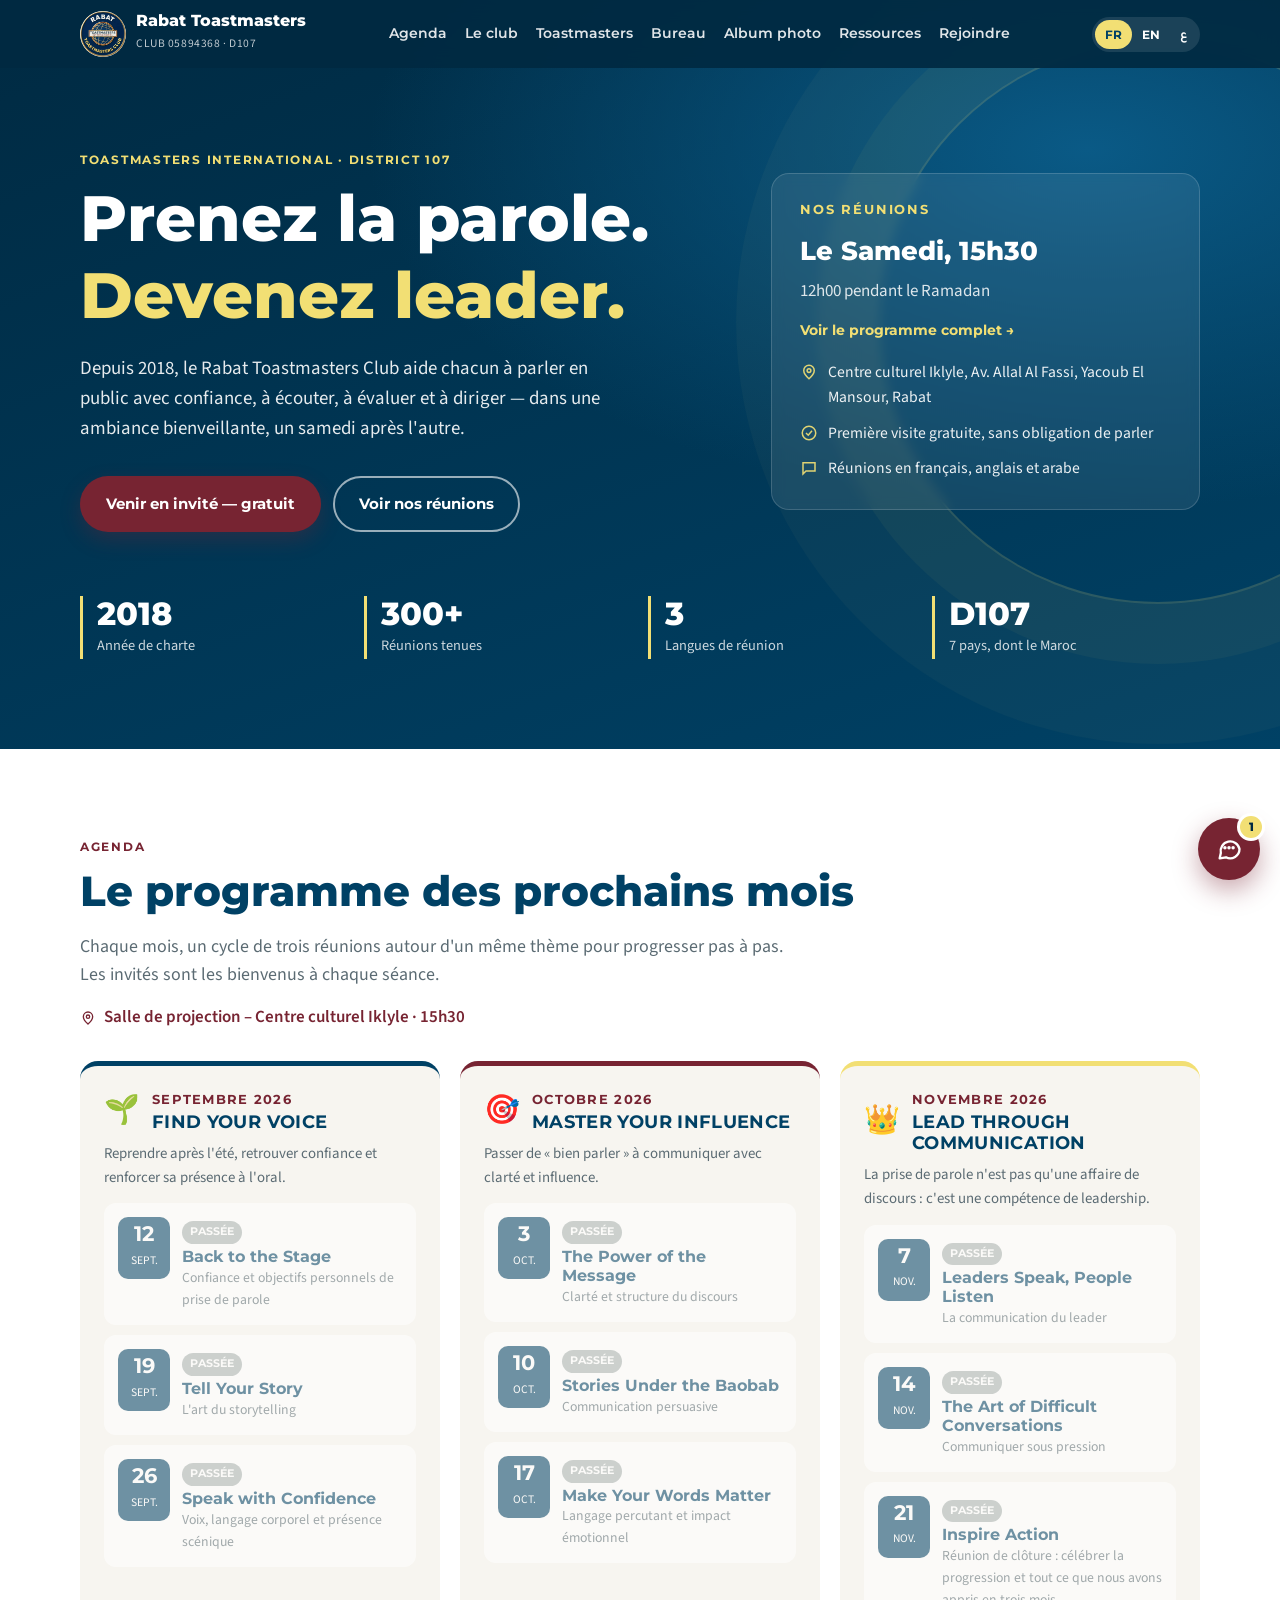
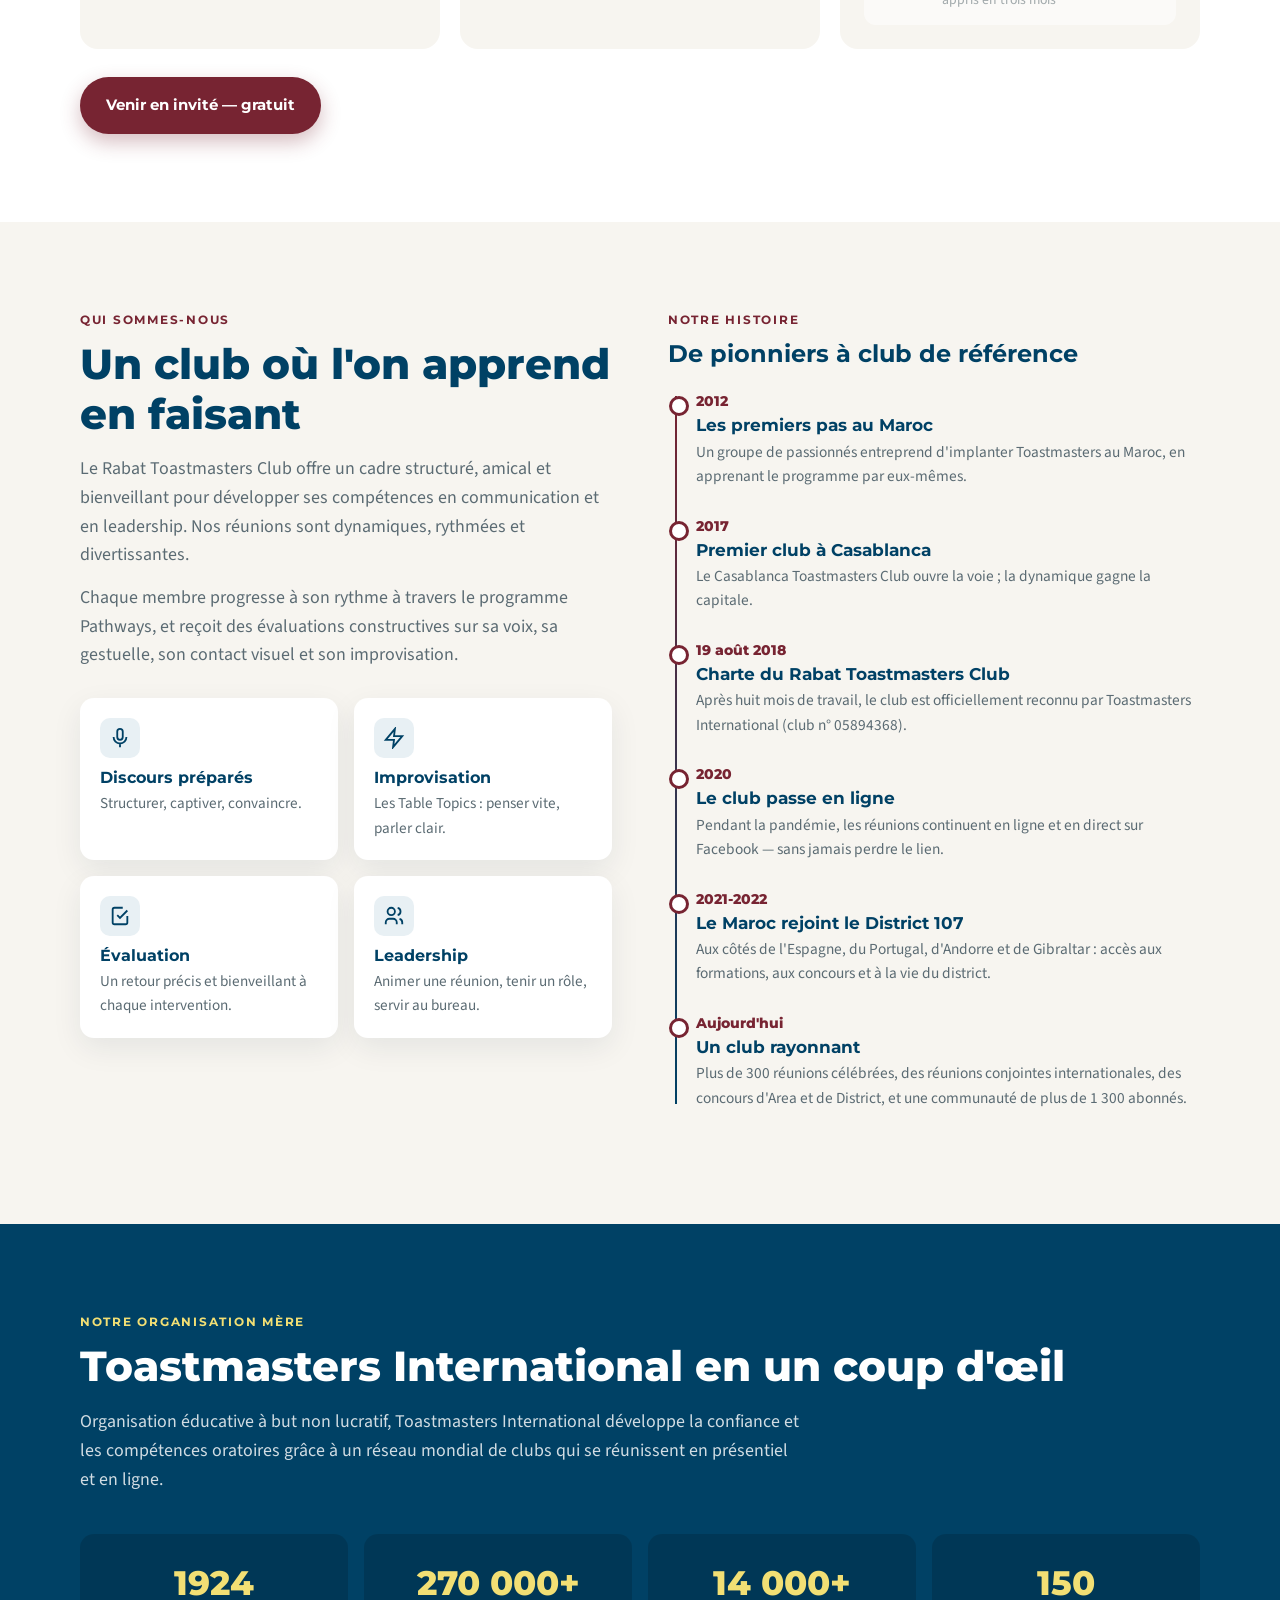
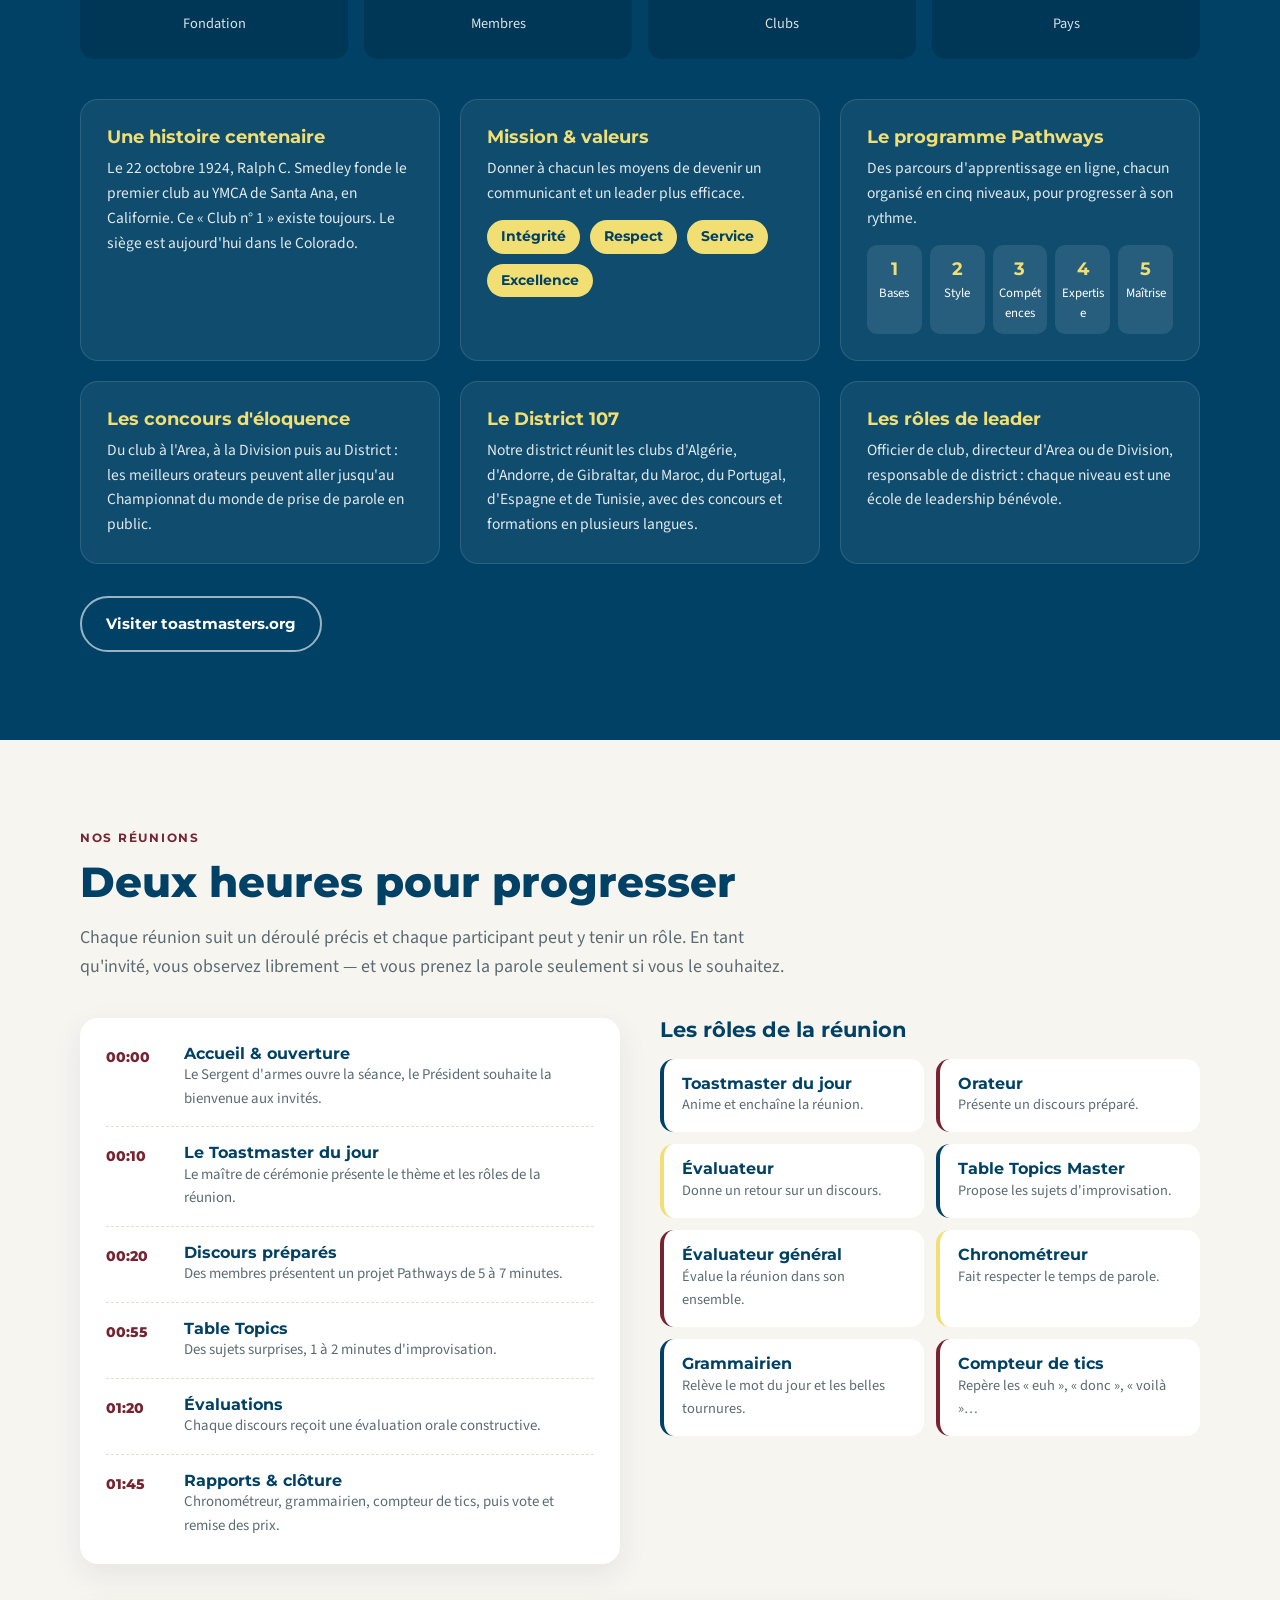
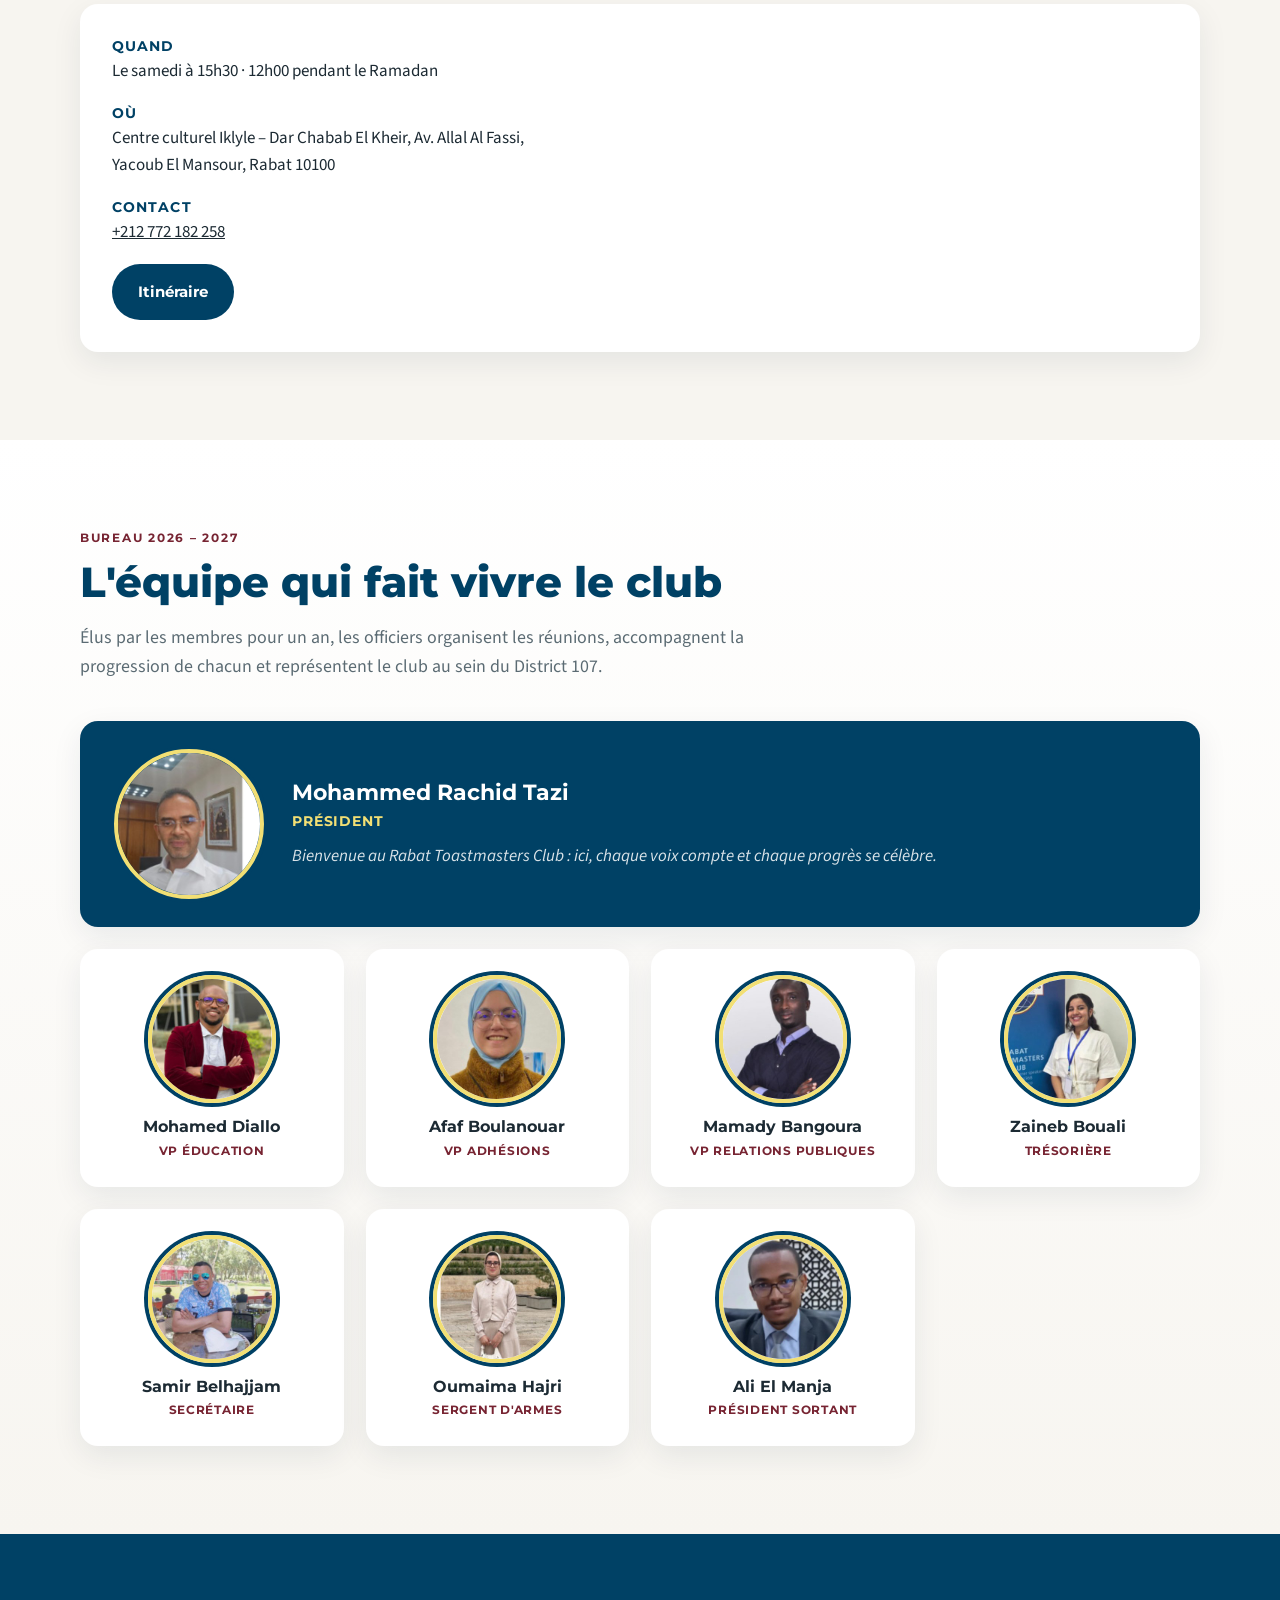
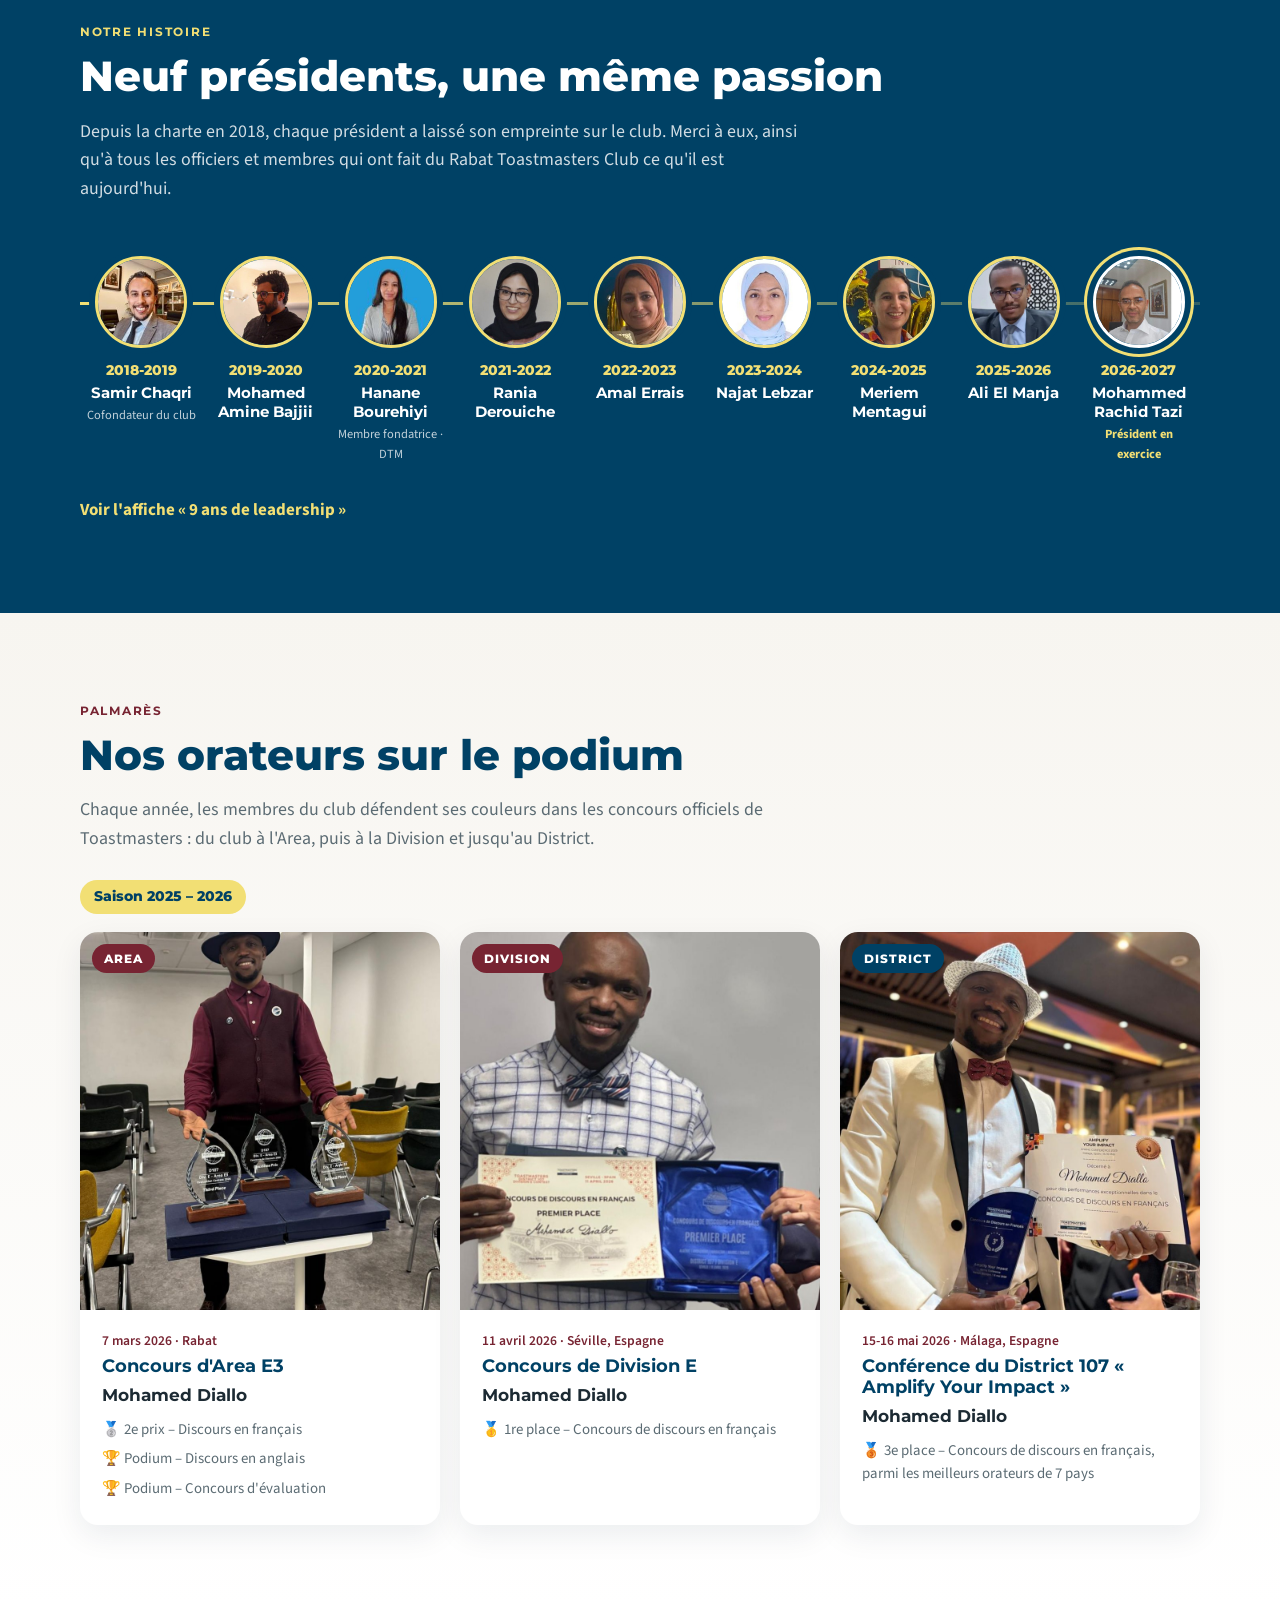
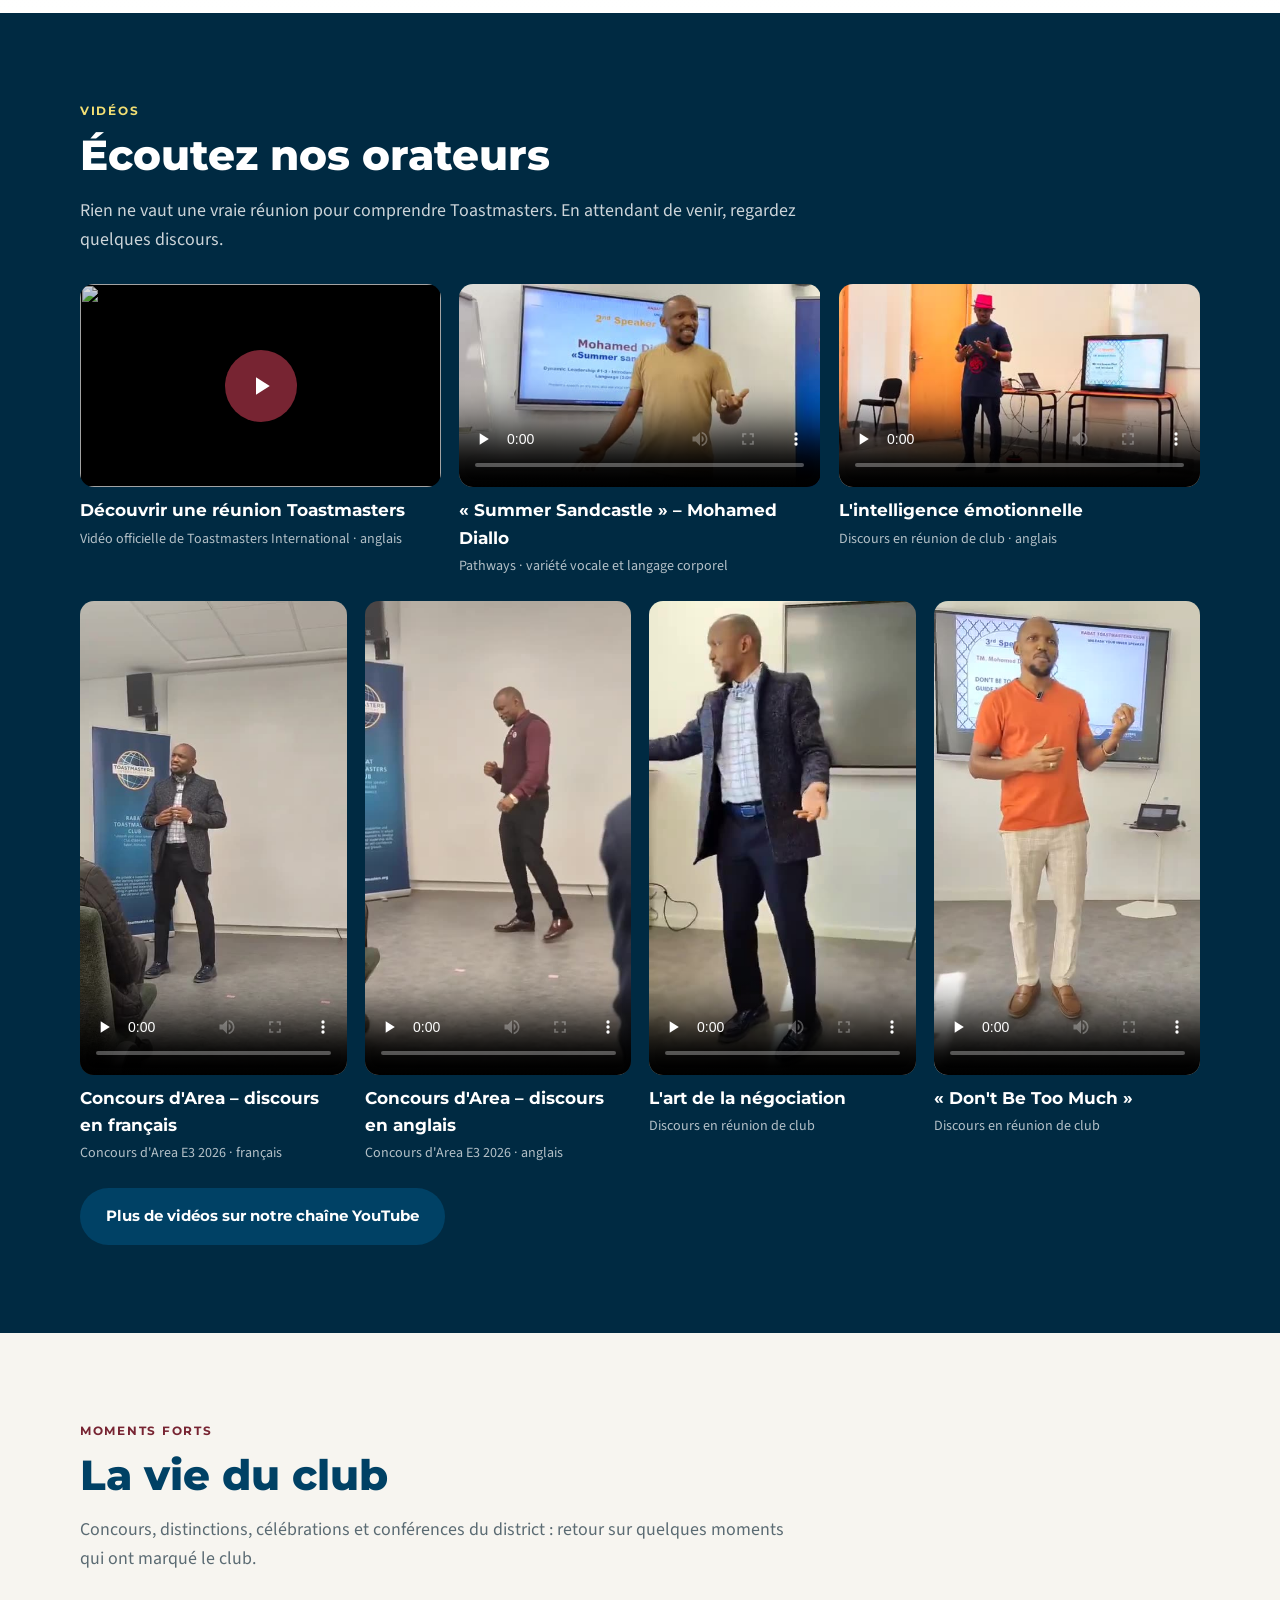
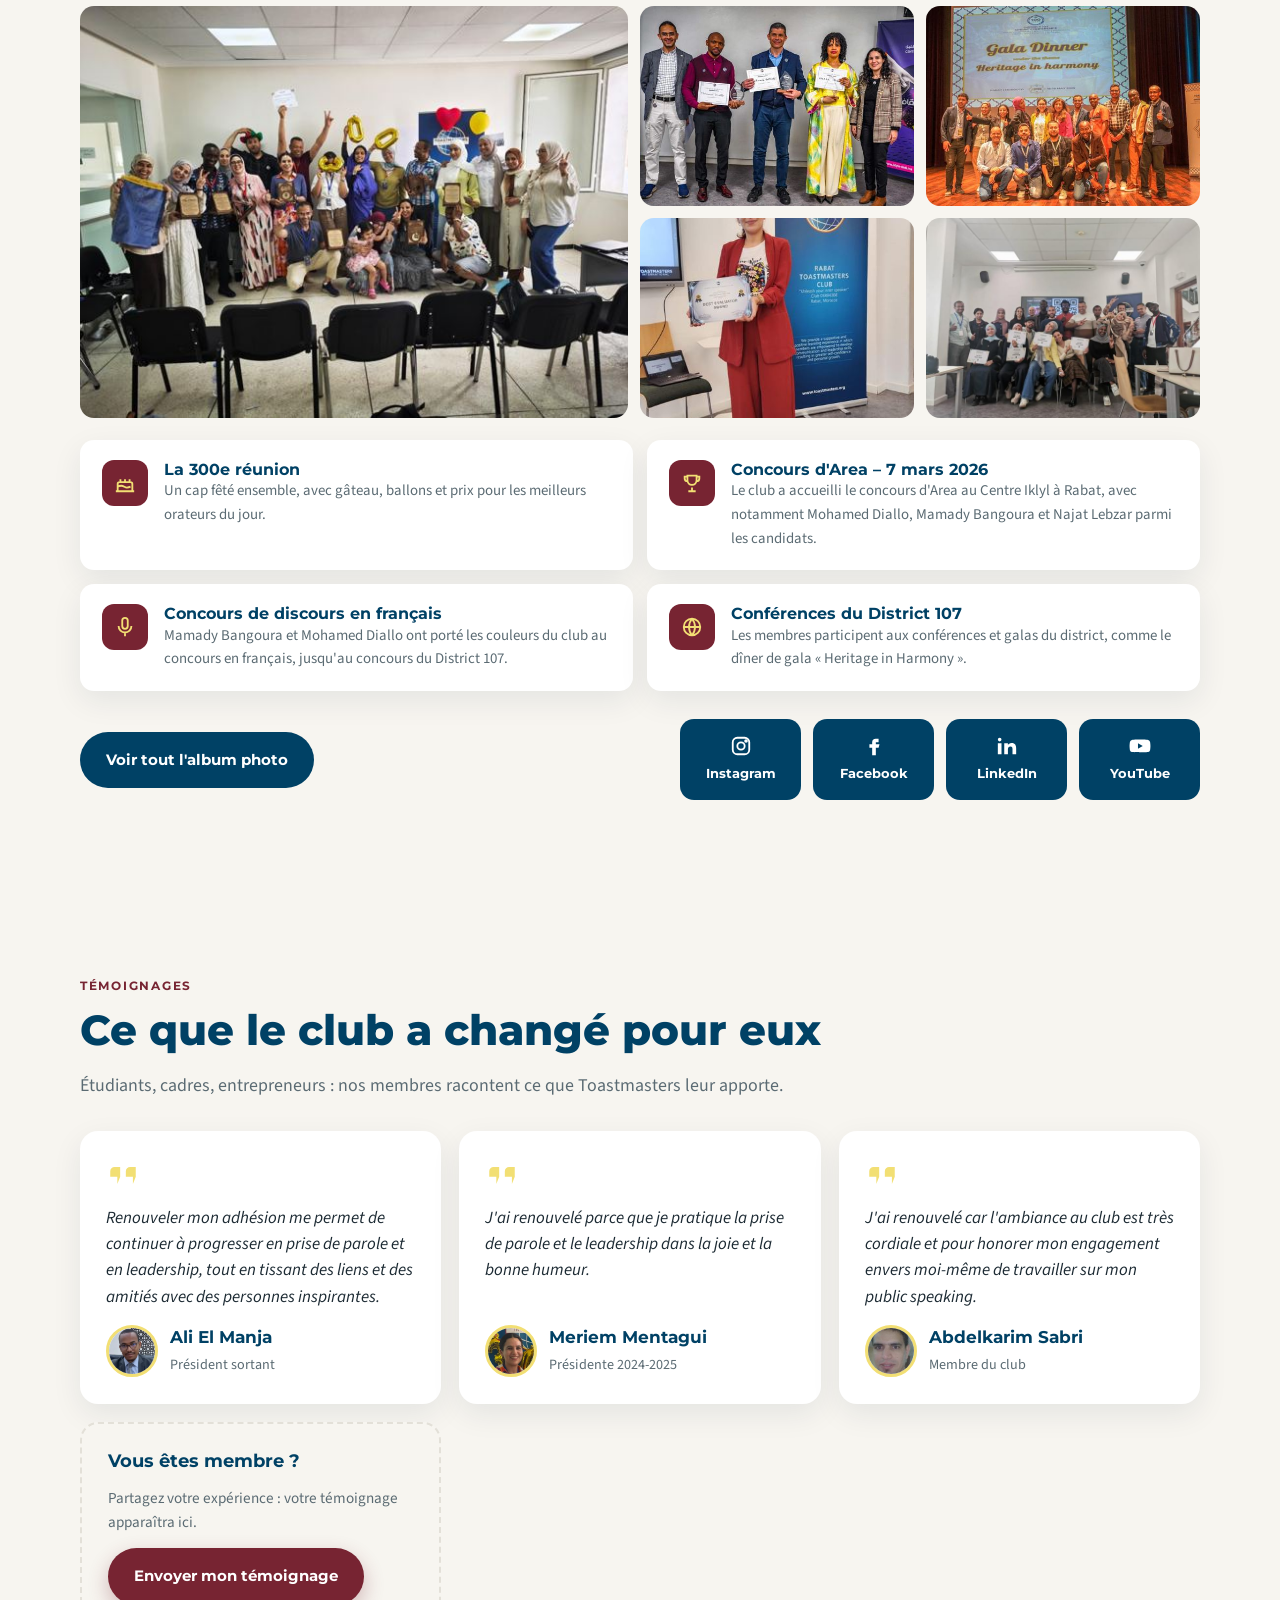
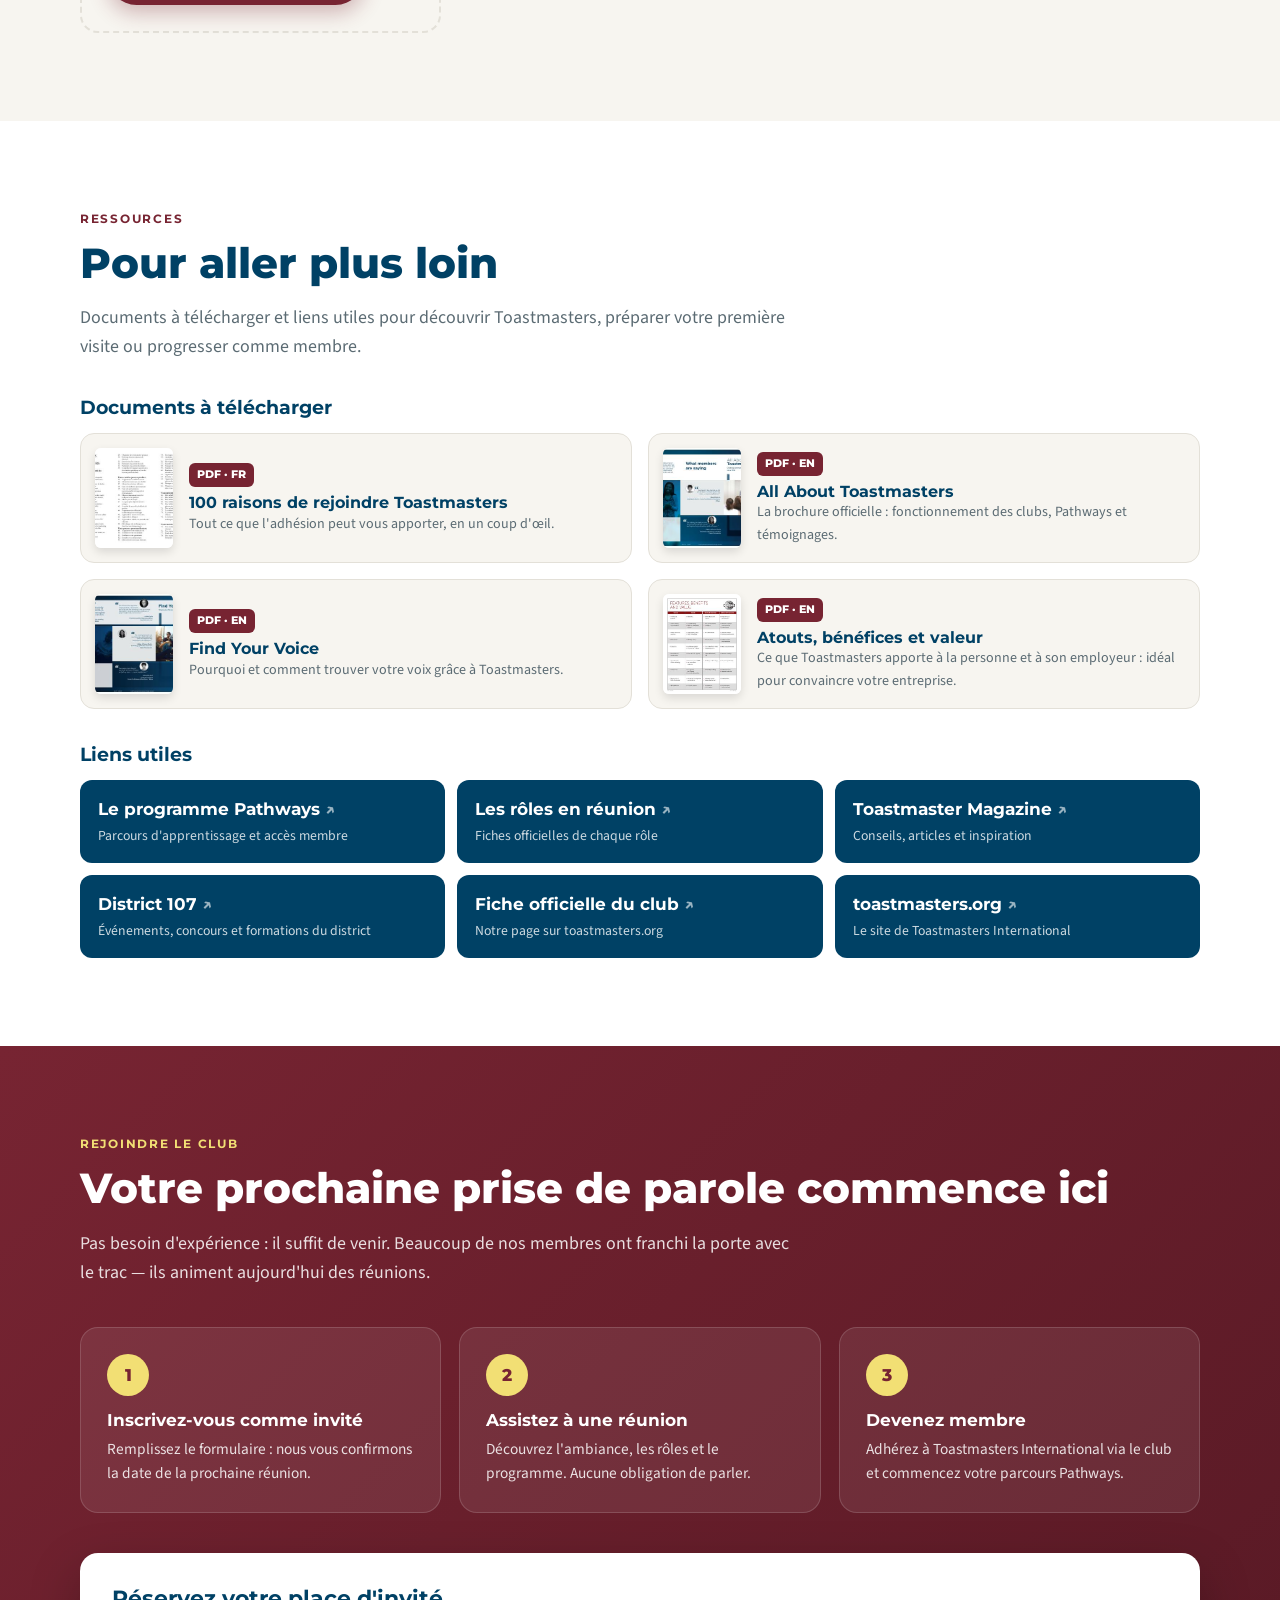
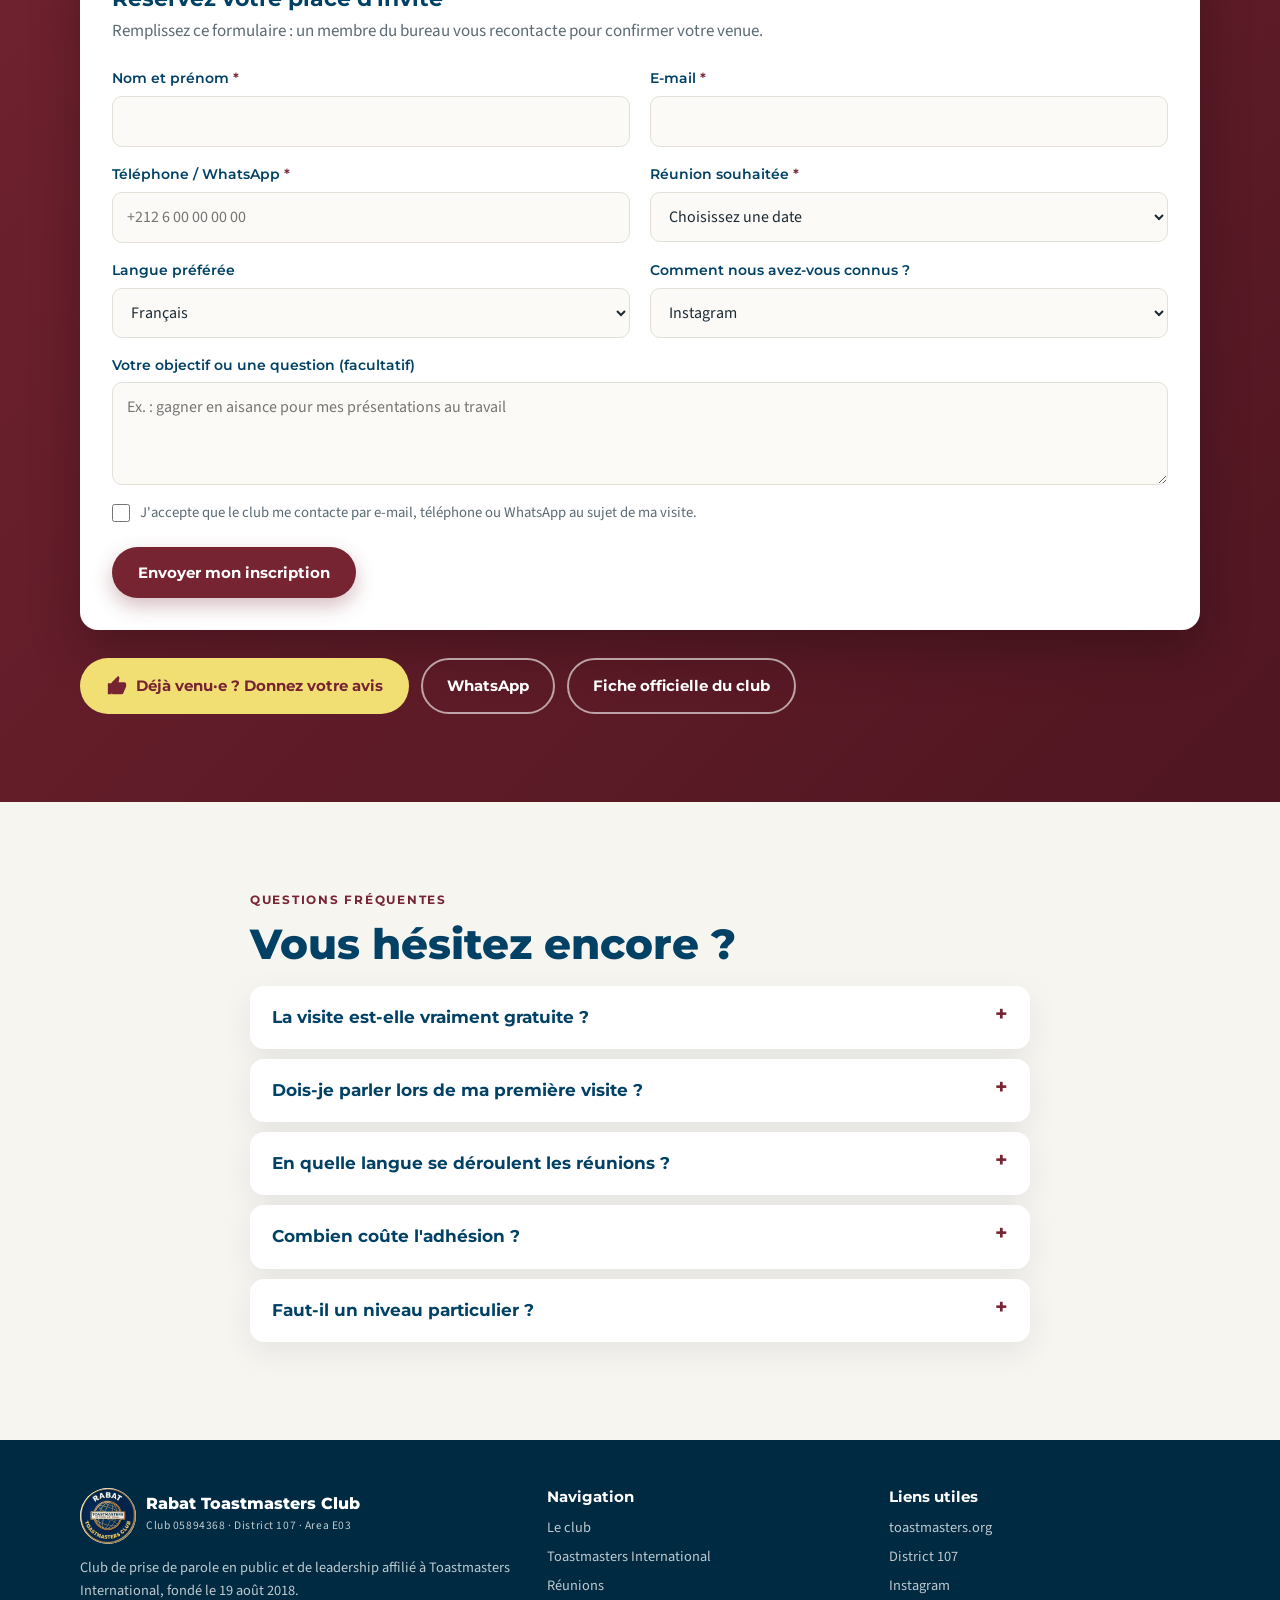
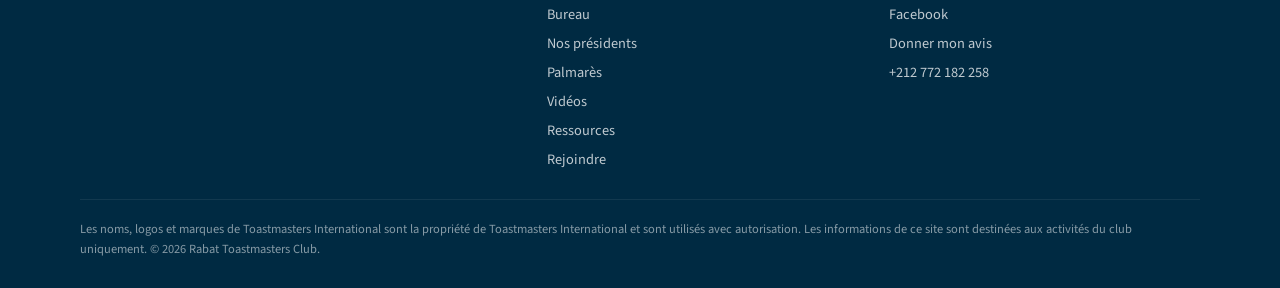
==== commit 625c7ca1: "Assistant du club : chatbot FR/EN/AR sans IA externe, avec dictée vocale optionnelle Co-Authored-By:" ====
--- a/index.html
+++ b/index.html
@@ -13,6 +13,7 @@
 <link rel="preconnect" href="https://fonts.gstatic.com" crossorigin>
 <link href="https://fonts.googleapis.com/css2?family=Montserrat:wght@500;600;700;800&family=Source+Sans+3:wght@400;600&family=Tajawal:wght@400;500;700;800&display=swap" rel="stylesheet">
 <link rel="stylesheet" href="css/style.css">
+<link rel="stylesheet" href="css/chatbot.css">
 </head>
 <body>
 
@@ -431,6 +432,7 @@
 <script src="js/album-data.js"></script>
 <script src="js/agenda-data.js"></script>
 <script src="js/main.js"></script>
+<script src="js/chatbot.js"></script>
 <script src="js/agenda.js"></script>
 <script src="js/form.js"></script>
 <script src="js/temoignages-data.js"></script>
--- a/css/chatbot.css
+++ b/css/chatbot.css
@@ -0,0 +1,61 @@
+
+/* ===== Assistant du club (chatbot) ===== */
+.cb{position:fixed;bottom:20px;inset-inline-end:20px;z-index:80;font-family:var(--font-b)}
+.cb-launch{position:relative;width:62px;height:62px;border-radius:50%;border:0;cursor:pointer;background:var(--maroon);color:#fff;display:grid;place-items:center;box-shadow:0 10px 26px rgba(119,36,50,.4);transition:transform .2s,background .2s}
+.cb-launch:hover{transform:scale(1.06);background:#8d2b3c}
+.cb-launch .cb-ic-close{display:none}
+.cb.open .cb-launch{background:var(--blue)}
+.cb.open .cb-launch .cb-ic-open{display:none}
+.cb.open .cb-launch .cb-ic-close{display:grid}
+.cb-launch>span{display:grid;place-items:center}
+.cb-launch.attract{animation:cbRing 2.4s ease-out infinite}
+.cb-launch.attract .cb-ic-open{animation:cbWiggle 6s ease-in-out infinite;transform-origin:50% 60%}
+@keyframes cbRing{0%{box-shadow:0 10px 26px rgba(119,36,50,.4),0 0 0 0 rgba(242,223,116,.75)}70%{box-shadow:0 10px 26px rgba(119,36,50,.4),0 0 0 18px rgba(242,223,116,0)}100%{box-shadow:0 10px 26px rgba(119,36,50,.4),0 0 0 0 rgba(242,223,116,0)}}
+@keyframes cbWiggle{0%,82%,100%{transform:rotate(0)}85%{transform:rotate(-14deg)}88%{transform:rotate(12deg)}91%{transform:rotate(-8deg)}94%{transform:rotate(5deg)}}
+.cb-badge{position:absolute;top:-2px;inset-inline-end:-2px;min-width:22px;height:22px;padding:0 6px;border-radius:999px;background:var(--yellow);color:var(--blue-deep);font:800 .75rem/22px 'Montserrat',sans-serif;box-shadow:0 0 0 3px #fff;animation:cbPop .35s ease-out}
+.cb-badge[hidden],.cb-teaser[hidden],.cb-panel[hidden],.cb-mic[hidden]{display:none}
+@keyframes cbPop{from{transform:scale(0)}to{transform:scale(1)}}
+.cb-teaser{position:absolute;bottom:76px;inset-inline-end:0;width:max-content;max-width:250px;background:#fff;color:var(--ink);padding:12px 34px 12px 16px;border-radius:16px;box-shadow:var(--shadow),0 4px 14px rgba(0,0,0,.12);font-size:.95rem;line-height:1.35;cursor:pointer;animation:cbUp .35s ease-out}
+html[dir=rtl] .cb-teaser{padding:12px 16px 12px 34px}
+.cb-teaser::after{content:"";position:absolute;bottom:-7px;inset-inline-end:24px;width:14px;height:14px;background:#fff;transform:rotate(45deg)}
+.cb-teaser-x{position:absolute;top:6px;inset-inline-end:8px;border:0;background:none;font-size:1.1rem;line-height:1;color:var(--muted);cursor:pointer;padding:2px 4px}
+@keyframes cbUp{from{opacity:0;transform:translateY(8px)}to{opacity:1;transform:none}}
+.cb-panel{position:absolute;bottom:78px;inset-inline-end:0;width:370px;height:min(560px,calc(100vh - 120px));background:var(--bg);border-radius:20px;box-shadow:0 24px 60px rgba(0,42,66,.28);display:flex;flex-direction:column;overflow:hidden;animation:cbUp .25s ease-out}
+.cb-head{display:flex;align-items:center;gap:10px;padding:14px 12px 14px 16px;background:var(--blue-deep);color:#fff}
+.cb-av{width:40px;height:40px;flex-shrink:0;border-radius:50%;background:var(--yellow);color:var(--blue);display:grid;place-items:center;font:800 .78rem 'Montserrat',sans-serif}
+.cb-ht{flex:1;min-width:0}
+.cb-ht b{display:block;font-family:var(--font-h);font-size:1rem;color:#fff}
+.cb-ht small{display:block;font-size:.76rem;opacity:.8;white-space:nowrap;overflow:hidden;text-overflow:ellipsis}
+.cb-hbtn{border:0;background:rgba(255,255,255,.1);color:#fff;width:34px;height:34px;border-radius:50%;display:grid;place-items:center;cursor:pointer}
+.cb-hbtn:hover{background:rgba(255,255,255,.22)}
+.cb-msgs{flex:1;overflow-y:auto;padding:16px 14px;display:flex;flex-direction:column;gap:10px;scroll-behavior:smooth}
+.cb-m{max-width:88%;padding:10px 14px;border-radius:16px;font-size:.95rem;line-height:1.45;word-wrap:break-word}
+.cb-b{background:#fff;color:var(--ink);border-end-start-radius:4px;box-shadow:0 2px 8px rgba(0,42,66,.06);align-self:flex-start}
+.cb-u{background:var(--blue);color:#fff;border-end-end-radius:4px;align-self:flex-end}
+.cb-b b{color:var(--blue)}
+.cb-part+.cb-part{margin-top:10px;padding-top:10px;border-top:1px solid var(--line)}
+.cb-acts,.cb-chips{display:flex;flex-wrap:wrap;gap:6px;margin-top:10px}
+.cb-act{display:inline-block;background:var(--maroon);color:#fff;text-decoration:none;font:700 .8rem var(--font-h);padding:7px 13px;border-radius:999px}
+.cb-act:hover{background:#8d2b3c}
+.cb-chip{border:1.5px solid var(--blue);background:#fff;color:var(--blue);font:600 .8rem var(--font-h);padding:6px 11px;border-radius:999px;cursor:pointer}
+.cb-chip:hover{background:var(--yellow);border-color:var(--yellow);color:var(--blue-deep)}
+.cb-m.typing{display:flex;gap:4px;padding:14px 16px}
+.cb-m.typing span{width:7px;height:7px;border-radius:50%;background:var(--gray);animation:cbDot 1s infinite}
+.cb-m.typing span:nth-child(2){animation-delay:.15s}.cb-m.typing span:nth-child(3){animation-delay:.3s}
+@keyframes cbDot{0%,60%,100%{transform:none;opacity:.5}30%{transform:translateY(-5px);opacity:1}}
+.cb-form{display:flex;align-items:center;gap:8px;padding:10px;background:#fff;border-top:1px solid var(--line)}
+.cb-in{flex:1;min-width:0;border:1.5px solid var(--line);border-radius:999px;padding:10px 14px;font:inherit;font-size:.95rem;background:var(--bg);color:var(--ink)}
+.cb-in:focus{outline:none;border-color:var(--blue)}
+.cb-mic,.cb-send{flex-shrink:0;width:40px;height:40px;border-radius:50%;border:0;display:grid;place-items:center;cursor:pointer}
+.cb-send{background:var(--maroon);color:#fff}
+html[dir=rtl] .cb-send svg{transform:scaleX(-1)}
+.cb-mic{background:var(--bg);color:var(--blue);border:1.5px solid var(--line)}
+.cb-mic:hover{border-color:var(--blue)}
+.cb-mic.on{background:#d93a3a;color:#fff;border-color:#d93a3a;animation:cbMic 1.2s ease-out infinite}
+@keyframes cbMic{0%{box-shadow:0 0 0 0 rgba(217,58,58,.55)}100%{box-shadow:0 0 0 12px rgba(217,58,58,0)}}
+@media (max-width:699px){
+  .cb{bottom:14px;inset-inline-end:14px}
+  .cb-panel{position:fixed;inset-inline:10px;bottom:86px;width:auto;height:min(72vh,560px)}
+}
+@media (prefers-reduced-motion:reduce){.cb-launch.attract,.cb-launch.attract .cb-ic-open,.cb-mic.on{animation:none}}
+@media print{.cb{display:none}}
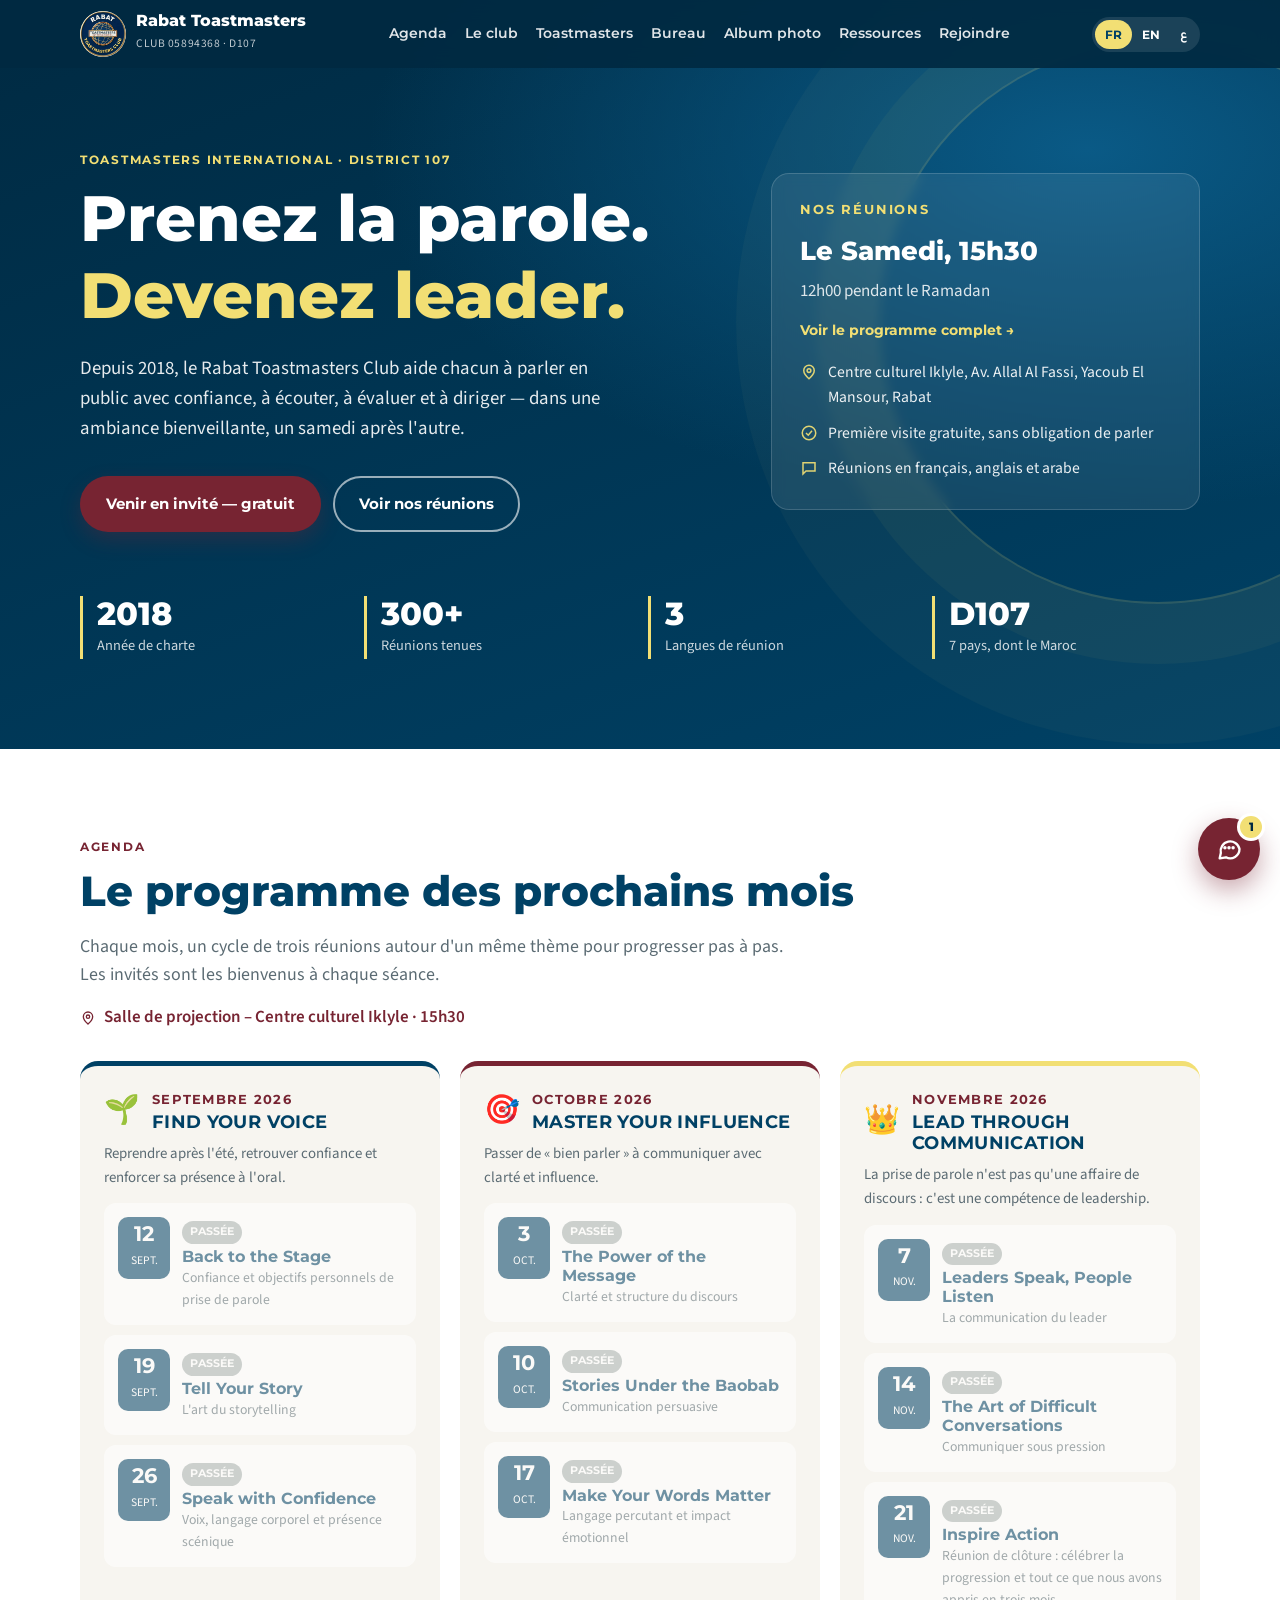
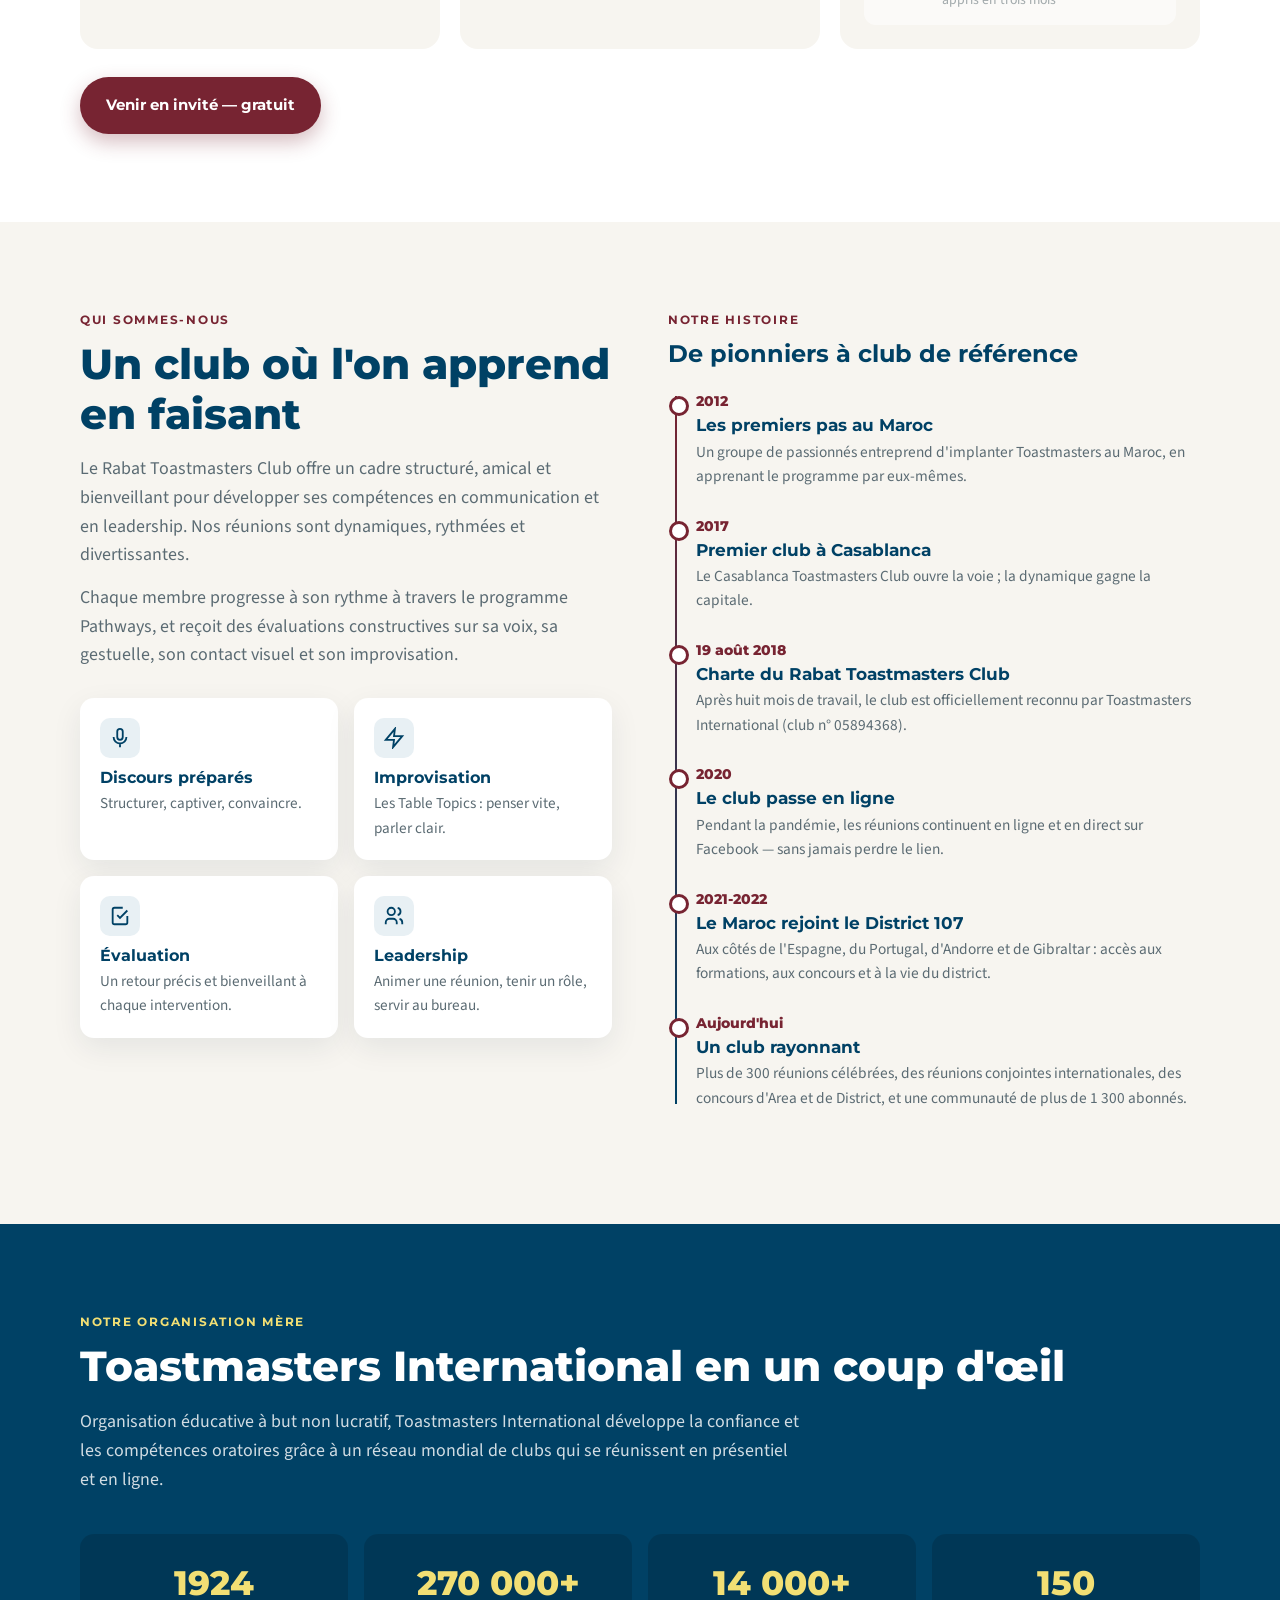
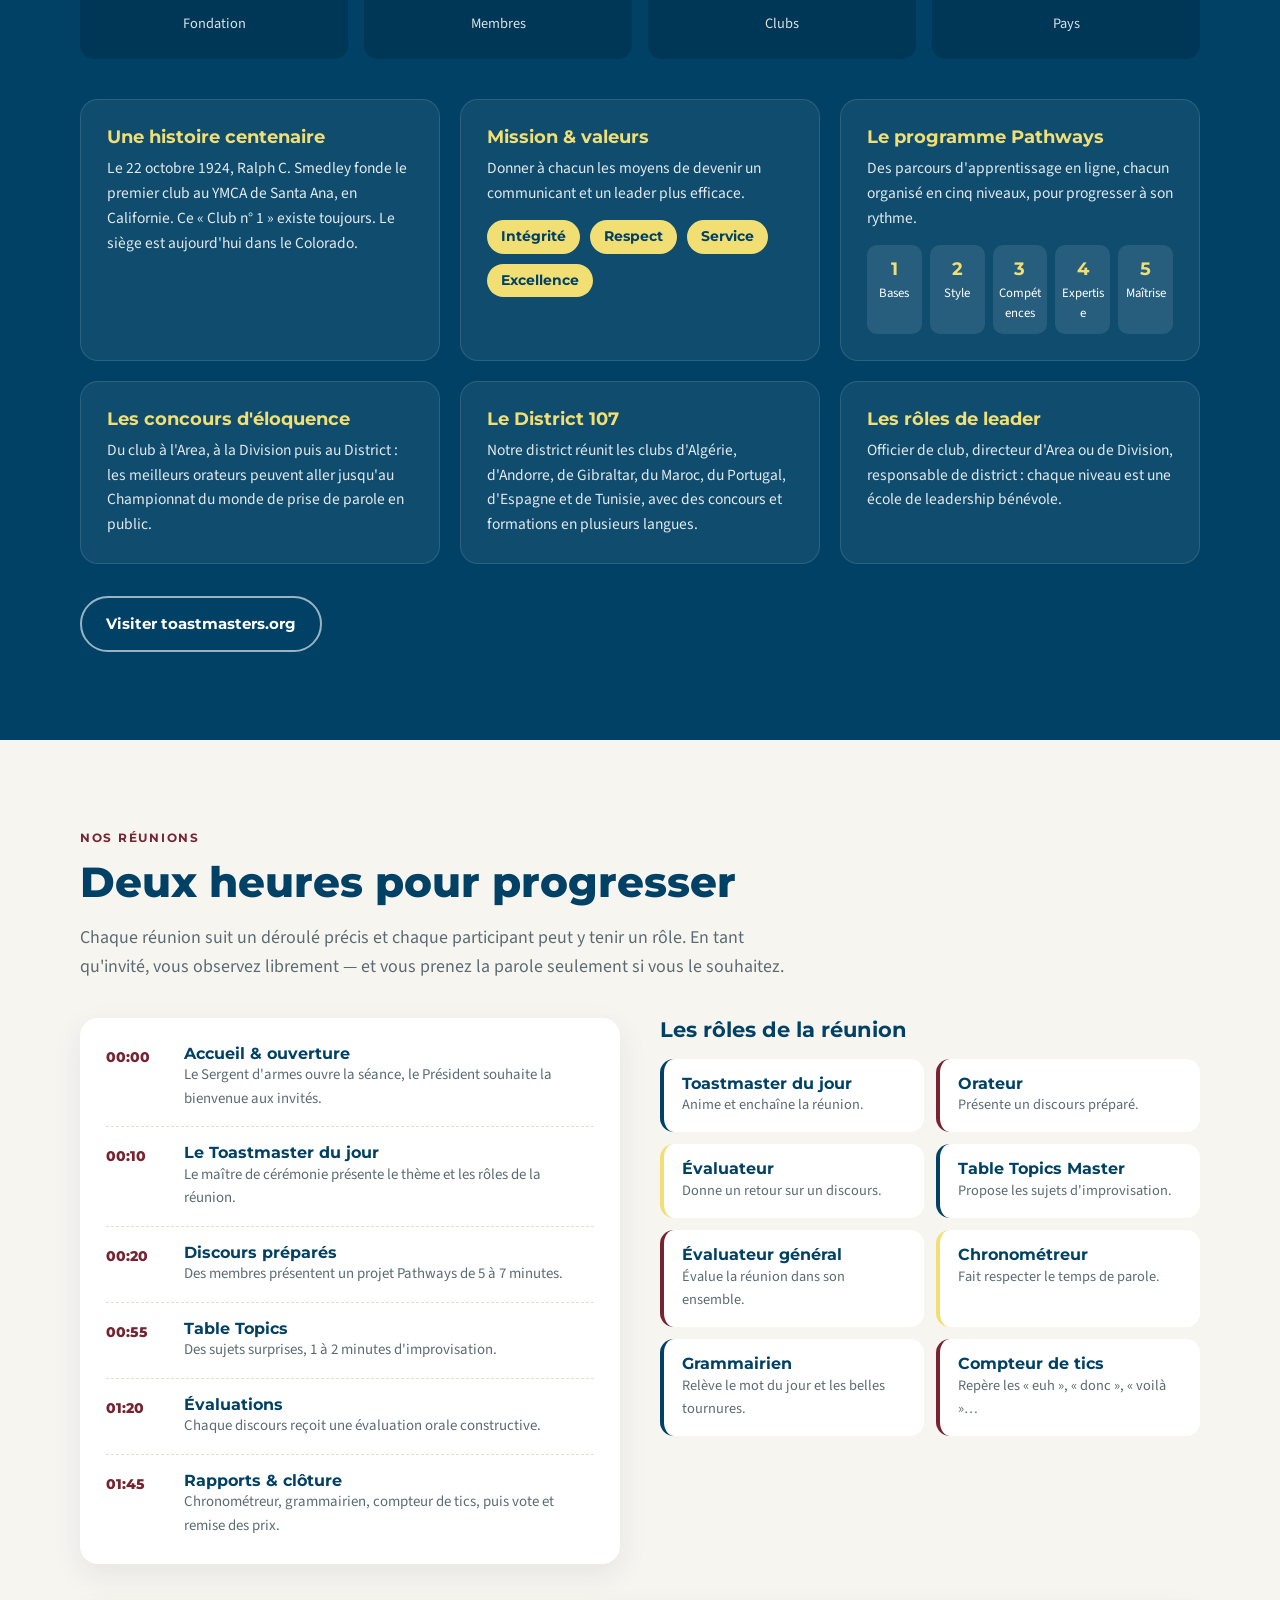
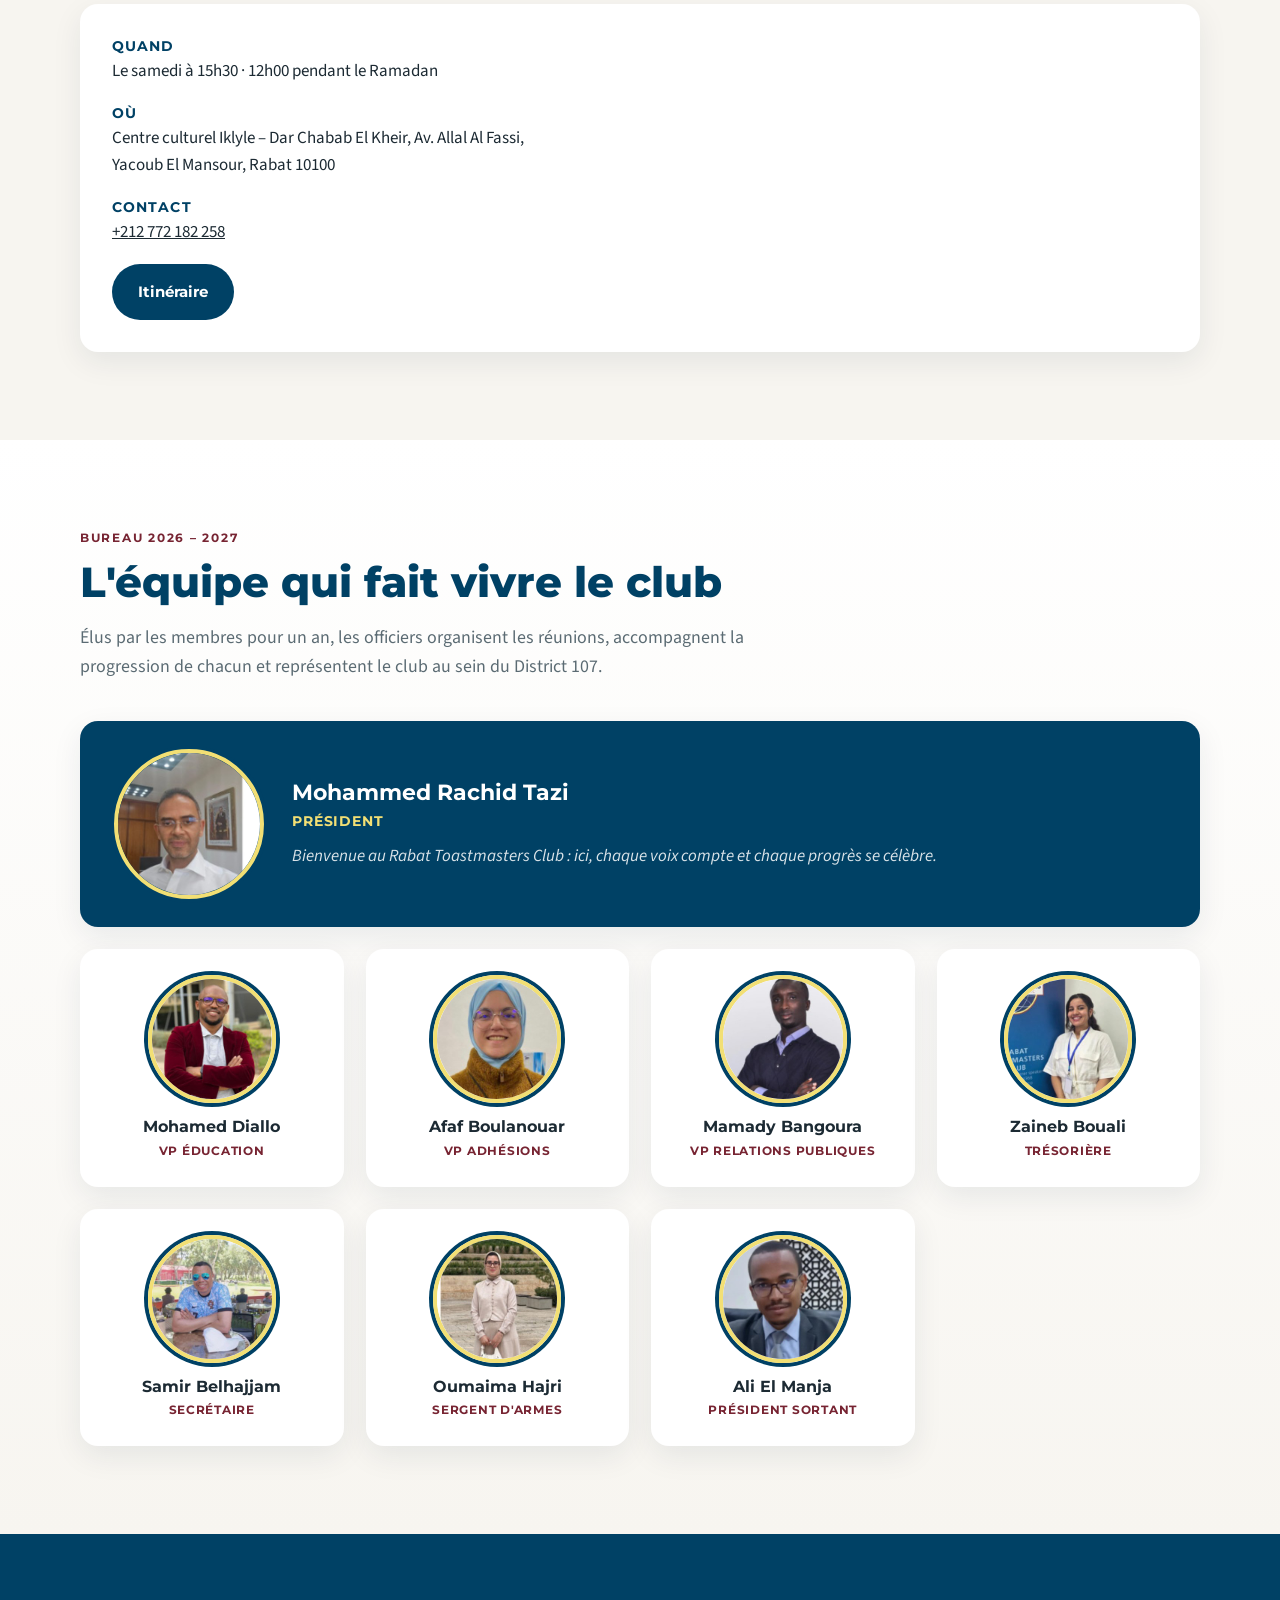
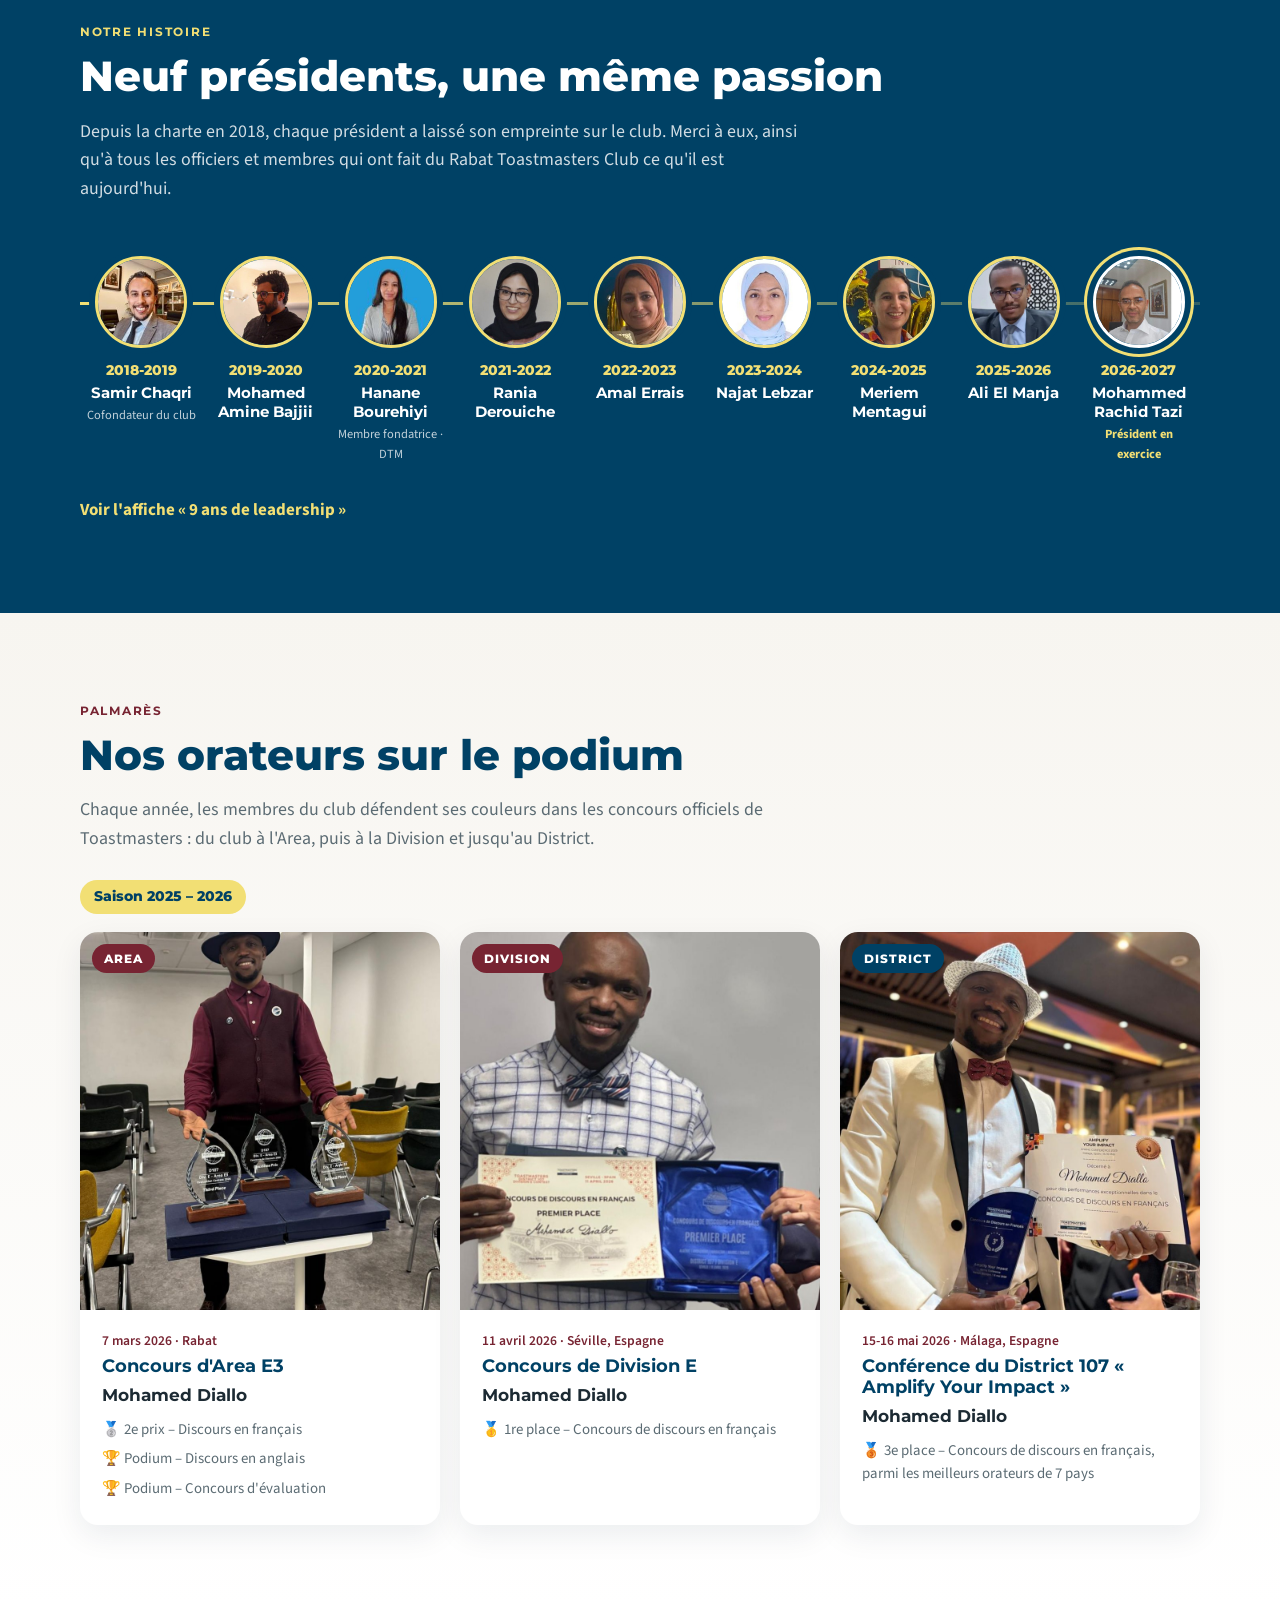
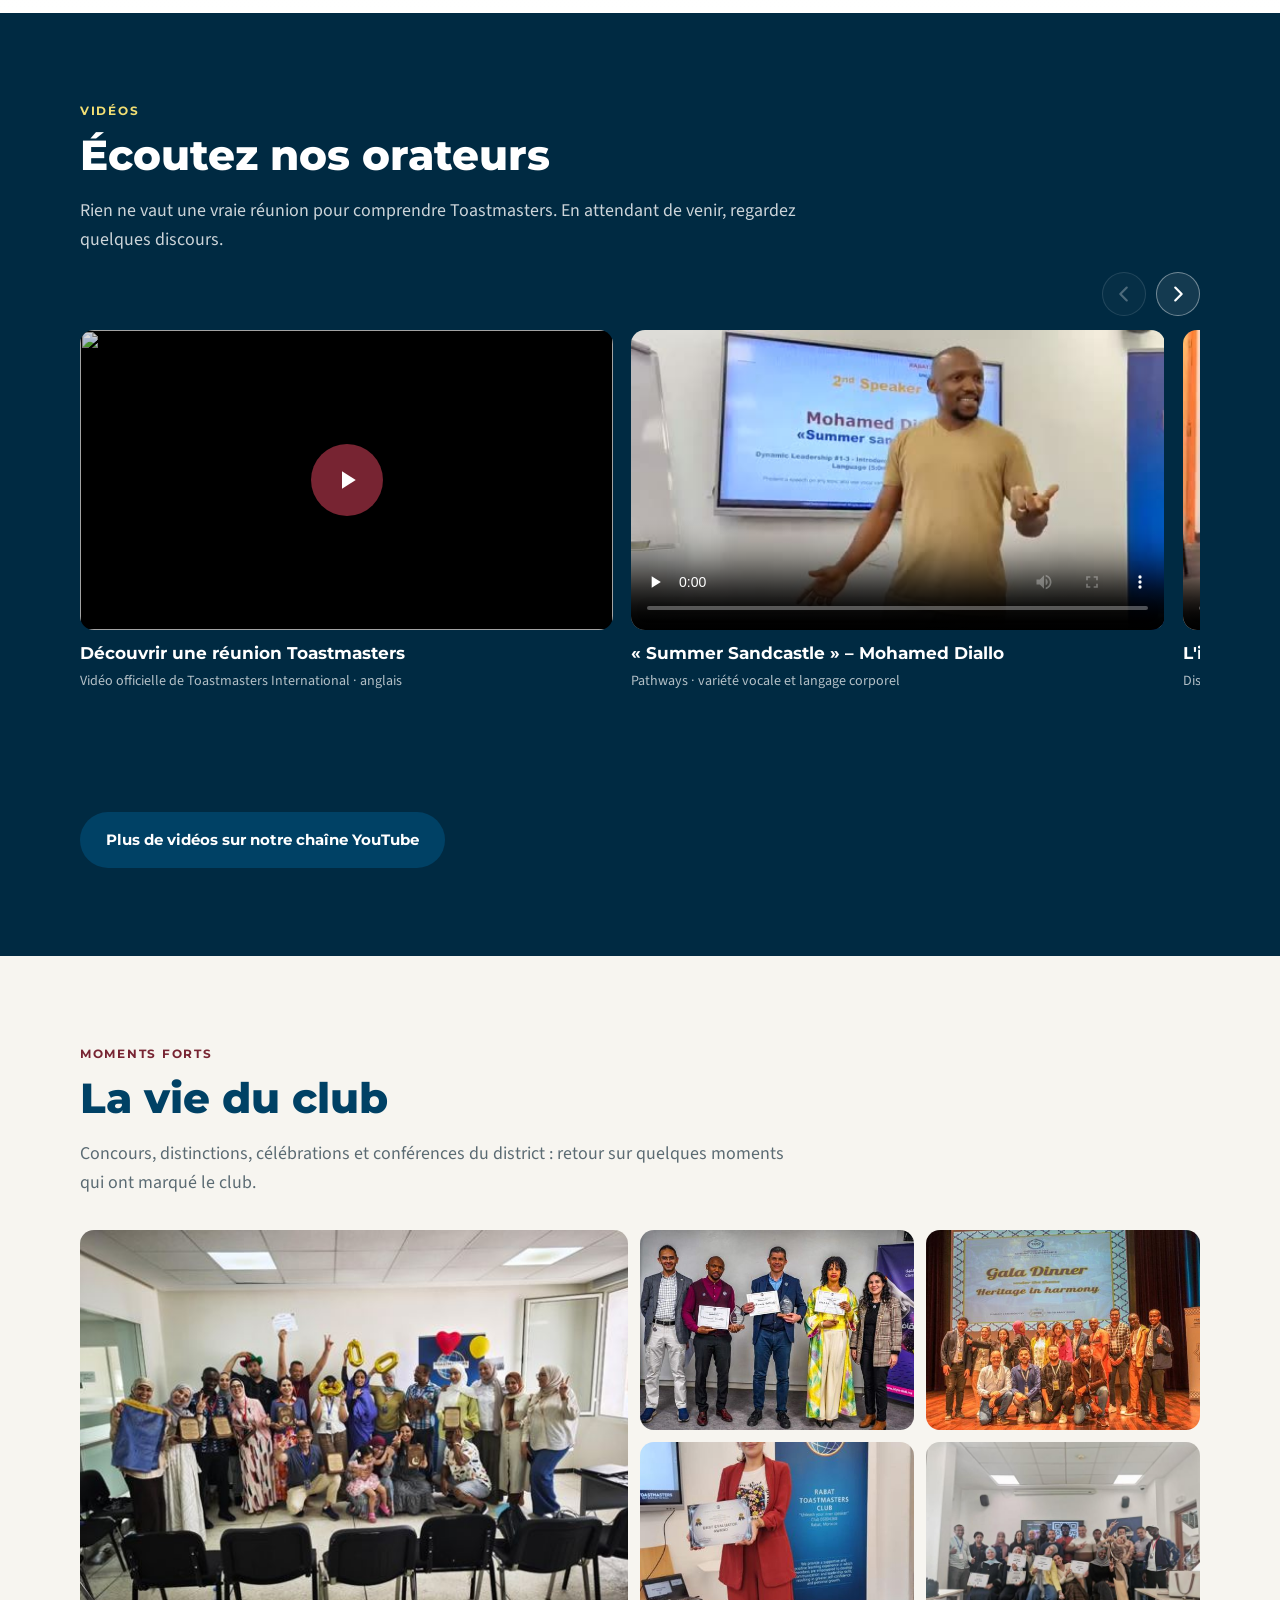
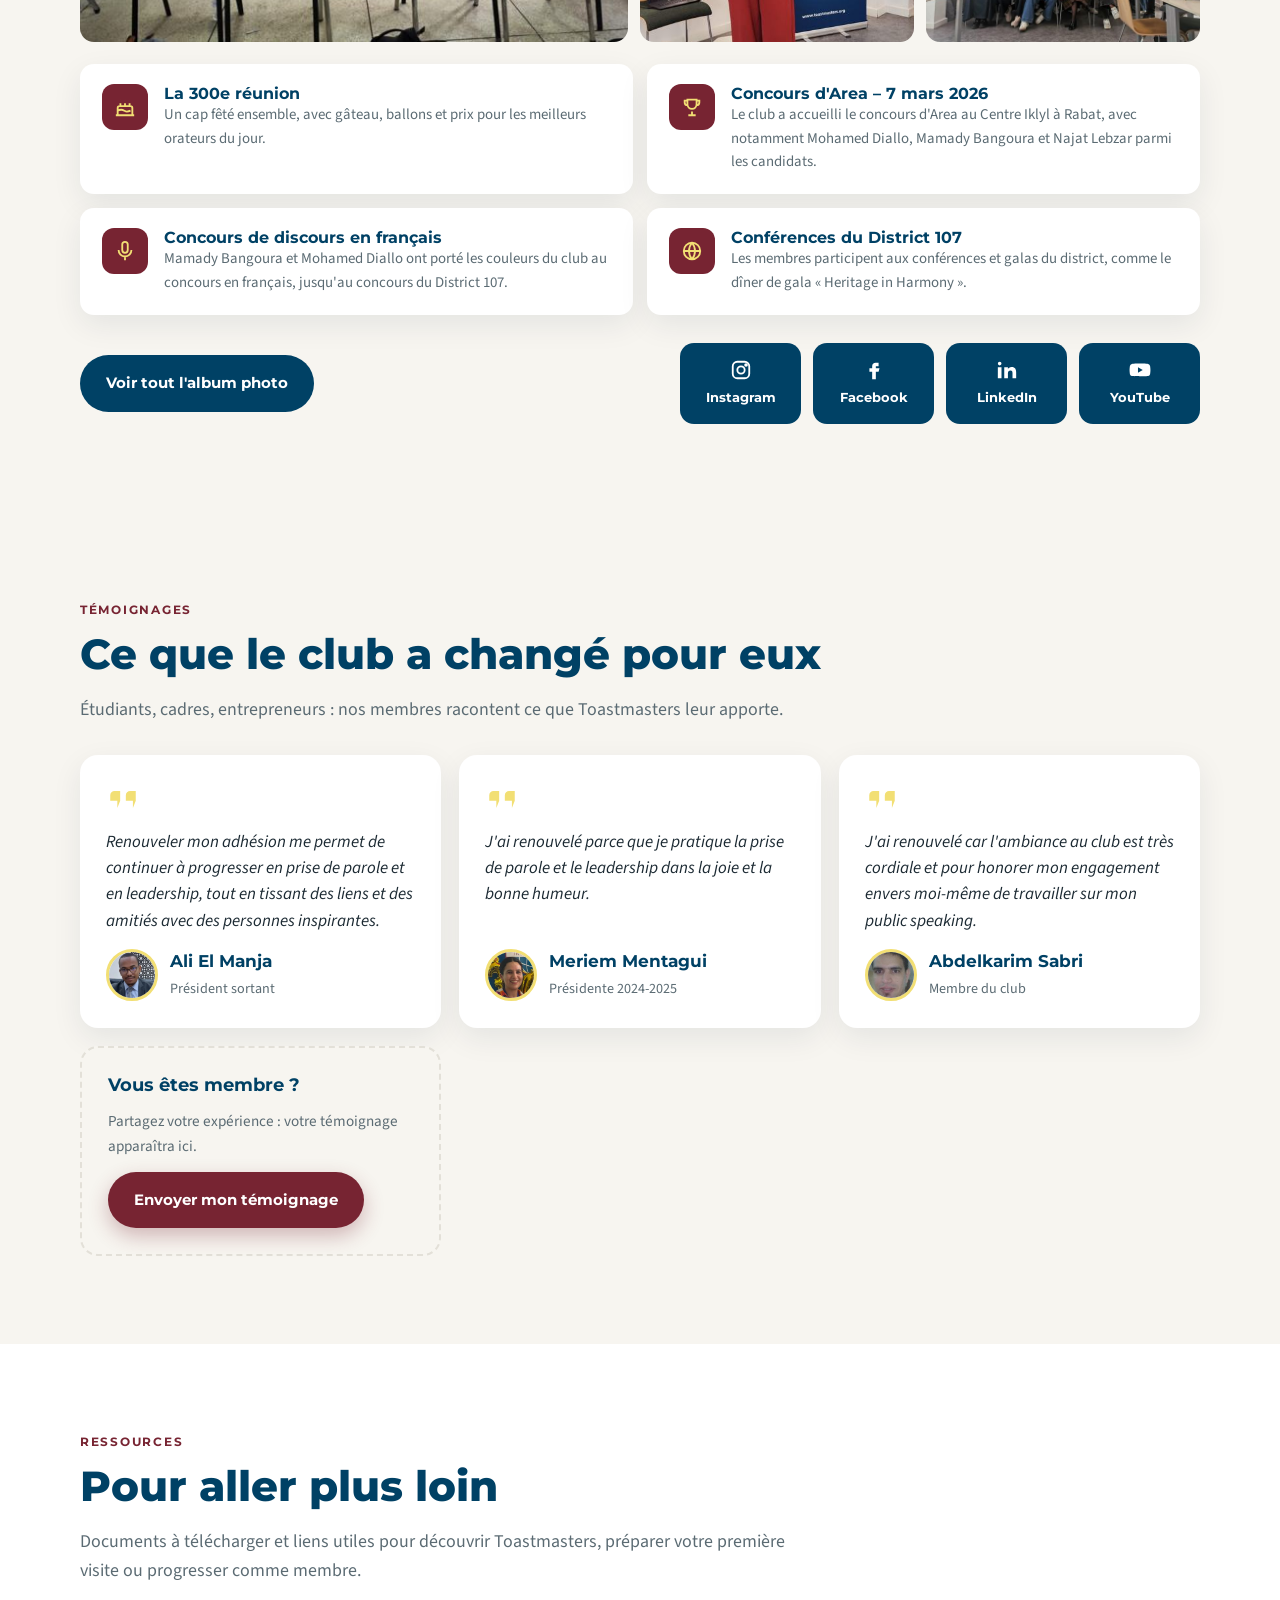
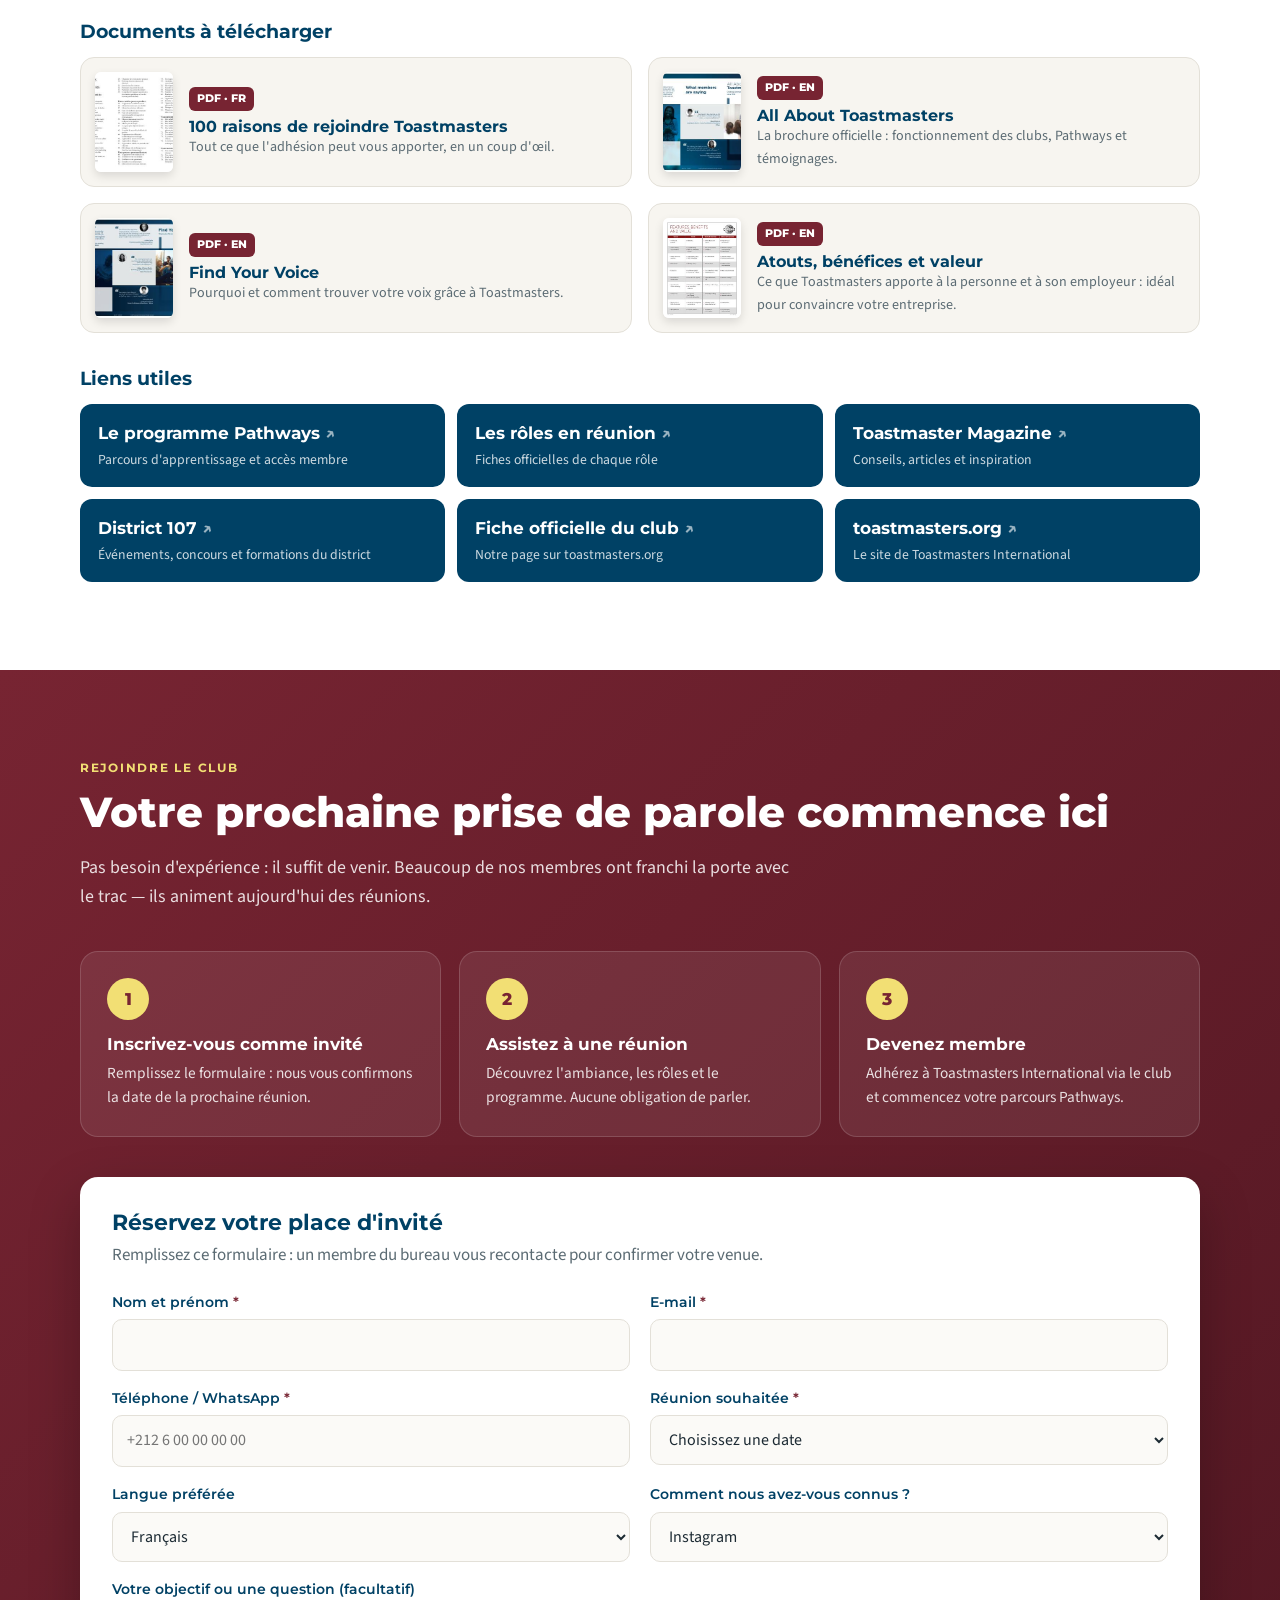
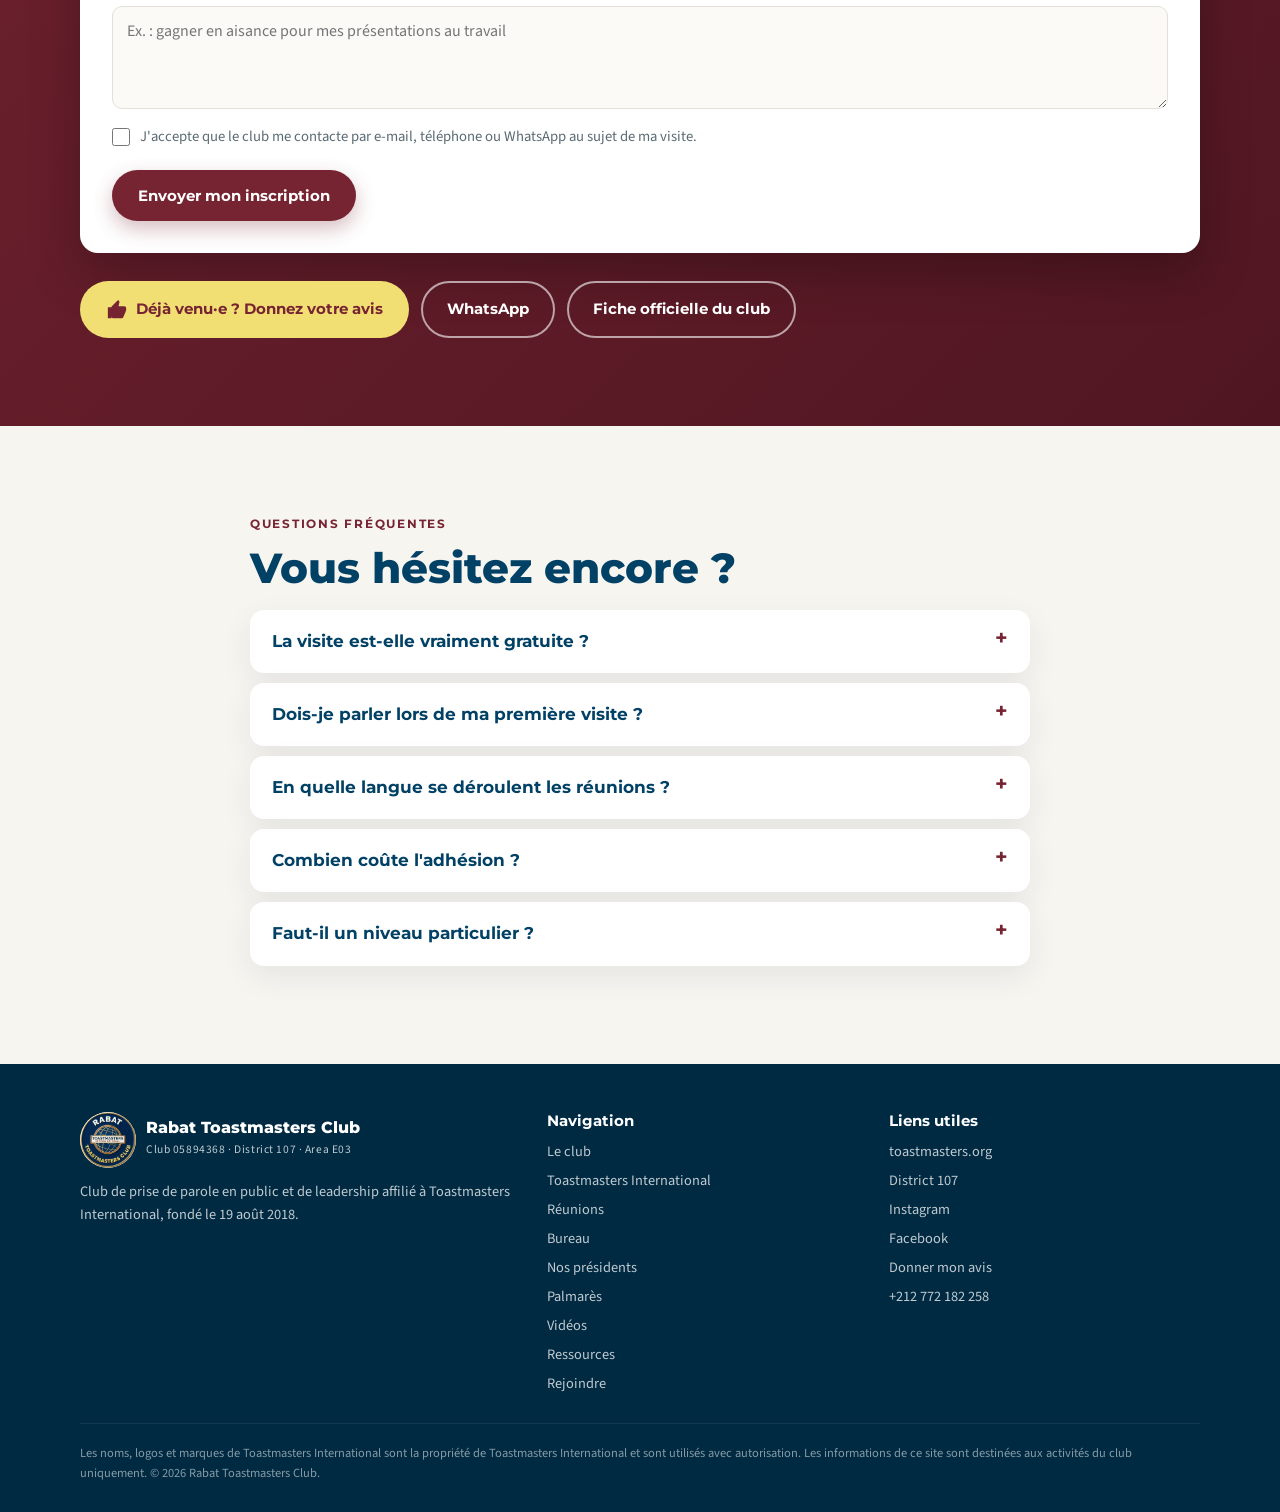
==== commit fe53cd6b: "Vidéos en défilement horizontal ; lien toastmasters.org vers la page de présentation publique Co-Aut" ====
--- a/index.html
+++ b/index.html
@@ -133,7 +133,7 @@
       <div class="ti-card reveal"><h3 data-i18n="c5h">Le District 107</h3><p data-i18n="c5p">Notre district réunit les clubs d'Algérie, d'Andorre, de Gibraltar, du Maroc, du Portugal, d'Espagne et de Tunisie, avec des concours et formations en plusieurs langues.</p></div>
       <div class="ti-card reveal"><h3 data-i18n="c6h">Les rôles de leader</h3><p data-i18n="c6p">Officier de club, directeur d'Area ou de Division, responsable de district : chaque niveau est une école de leadership bénévole.</p></div>
     </div>
-    <p style="margin-top:32px"><a class="btn btn-ghost" href="https://www.toastmasters.org/" target="_blank" rel="noopener" data-i18n="ti_link">Visiter toastmasters.org</a></p>
+    <p style="margin-top:32px"><a class="btn btn-ghost" href="https://www.toastmasters.org/about" target="_blank" rel="noopener" data-i18n="ti_link">Visiter toastmasters.org</a></p>
   </div>
 </section>
 
@@ -248,34 +248,33 @@
     <div class="eyebrow" data-i18n="vi_eye">Vidéos</div>
     <h2 data-i18n="vi_h">Écoutez nos orateurs</h2>
     <p class="lead" data-i18n="vi_p">Rien ne vaut une vraie réunion pour comprendre Toastmasters. En attendant de venir, regardez quelques discours.</p>
-    <div class="vid-grid vg-top">
-      <figure class="vid vid-h reveal">
+    <div class="vid-nav"><button type="button" class="vid-arrow" data-dir="-1" aria-label="Précédent"><svg width="22" height="22" viewBox="0 0 24 24" fill="none" stroke="currentColor" stroke-width="2.4" stroke-linecap="round" stroke-linejoin="round"><path d="M15 5l-7 7 7 7"/></svg></button><button type="button" class="vid-arrow" data-dir="1" aria-label="Suivant"><svg width="22" height="22" viewBox="0 0 24 24" fill="none" stroke="currentColor" stroke-width="2.4" stroke-linecap="round" stroke-linejoin="round"><path d="M9 5l7 7-7 7"/></svg></button></div>
+    <div class="vid-row reveal" id="vid-row" tabindex="0">
+      <figure class="vid vid-h">
         <button class="yt" data-yt="383gehepo8M" aria-label="Lire la vidéo"><img src="https://i.ytimg.com/vi/383gehepo8M/hqdefault.jpg" alt="" loading="lazy"><span class="play-lg"><svg width="30" height="30" viewBox="0 0 24 24" fill="#fff"><path d="M8 5v14l11-7z"/></svg></span></button>
         <figcaption><b data-i18n="v1h">Découvrir une réunion Toastmasters</b><span data-i18n="v1p">Vidéo officielle de Toastmasters International · anglais</span></figcaption>
       </figure>
-      <figure class="vid vid-h reveal">
+      <figure class="vid vid-h">
         <video controls preload="none" playsinline poster="videos/langage-corporel.jpg"><source src="videos/langage-corporel.mp4" type="video/mp4"></video>
         <figcaption><b data-i18n="v5h">« Summer Sandcastle » – Mohamed Diallo</b><span data-i18n="v5p">Pathways · variété vocale et langage corporel</span></figcaption>
       </figure>
-      <figure class="vid vid-h reveal">
+      <figure class="vid vid-h">
         <video controls preload="none" playsinline poster="videos/intelligence-emotionnelle.jpg"><source src="videos/intelligence-emotionnelle.mp4" type="video/mp4"></video>
         <figcaption><b data-i18n="v4h">L'intelligence émotionnelle</b><span data-i18n="v4p">Discours en réunion de club · anglais</span></figcaption>
       </figure>
-    </div>
-    <div class="vid-grid vg-tall">
-      <figure class="vid vid-tall reveal">
+      <figure class="vid vid-tall">
         <video controls preload="none" playsinline poster="videos/area-contest-fr.jpg"><source src="videos/area-contest-fr.mp4" type="video/mp4"></video>
         <figcaption><b data-i18n="v6h">Concours d'Area – discours en français</b><span data-i18n="v6p">Concours d'Area E3 2026 · français</span></figcaption>
       </figure>
-      <figure class="vid vid-tall reveal">
+      <figure class="vid vid-tall">
         <video controls preload="none" playsinline poster="videos/area-contest-en.jpg"><source src="videos/area-contest-en.mp4" type="video/mp4"></video>
         <figcaption><b data-i18n="v2h">Concours d'Area – discours en anglais</b><span data-i18n="v2p">Concours d'Area E3 2026 · anglais</span></figcaption>
       </figure>
-      <figure class="vid vid-tall reveal">
+      <figure class="vid vid-tall">
         <video controls preload="none" playsinline poster="videos/negociation.jpg"><source src="videos/negociation.mp4" type="video/mp4"></video>
         <figcaption><b data-i18n="v3h">L'art de la négociation</b><span data-i18n="v3p">Discours en réunion de club</span></figcaption>
       </figure>
-      <figure class="vid vid-tall reveal">
+      <figure class="vid vid-tall">
         <video controls preload="none" playsinline poster="videos/dont-be-too-much.jpg"><source src="videos/dont-be-too-much.mp4" type="video/mp4"></video>
         <figcaption><b data-i18n="v7h">« Don't Be Too Much »</b><span data-i18n="v7p">Discours en réunion de club</span></figcaption>
       </figure>
--- a/css/style.css
+++ b/css/style.css
@@ -406,3 +406,24 @@
 
 .btn-avis .thumb{width:22px;height:22px;animation:thumbUp 2.2s ease-in-out infinite;transform-origin:30% 80%}
 @media(prefers-reduced-motion:reduce){.btn-avis .thumb{animation:none}}
+
+/* vidéos : défilement horizontal */
+.vid-nav{display:flex;justify-content:flex-end;gap:10px;margin-top:18px}
+.vid-arrow{width:44px;height:44px;border-radius:50%;border:1.5px solid rgba(255,255,255,.4);background:rgba(255,255,255,.08);color:#fff;display:grid;place-items:center;cursor:pointer;transition:background .15s,opacity .15s}
+.vid-arrow:hover{background:var(--yellow);color:var(--blue-deep);border-color:var(--yellow)}
+.vid-arrow:disabled{opacity:.3;pointer-events:none}
+html[dir=rtl] .vid-arrow svg{transform:scaleX(-1)}
+.vid-row{--vh:300px;display:flex;align-items:flex-start;gap:18px;margin-top:14px;overflow-x:auto;scroll-snap-type:x proximity;padding-bottom:14px;-webkit-overflow-scrolling:touch;scrollbar-width:thin;scrollbar-color:rgba(255,255,255,.35) transparent}
+.vid-row::-webkit-scrollbar{height:6px}
+.vid-row::-webkit-scrollbar-thumb{background:rgba(255,255,255,.3);border-radius:3px}
+.vid-row:focus-visible{outline:2px solid var(--yellow);outline-offset:4px}
+.vid-row .vid{flex:0 0 auto;scroll-snap-align:start}
+.vid-row .vid-h{width:calc(var(--vh)*16/9)}
+.vid-row .vid-tall{width:calc(var(--vh)*9/16)}
+.vid-row .vid video,.vid-row .vid iframe,.vid-row .yt{height:var(--vh);aspect-ratio:auto}
+@media(max-width:900px){.vid-row{--vh:260px}}
+@media(max-width:600px){
+  .vid-row .vid-h{width:84vw}.vid-row .vid-tall{width:46vw}
+  .vid-row .vid-h video,.vid-row .vid-h iframe,.vid-row .vid-h .yt{height:auto;aspect-ratio:16/9}
+  .vid-row .vid-tall video{height:auto;aspect-ratio:9/16}
+}
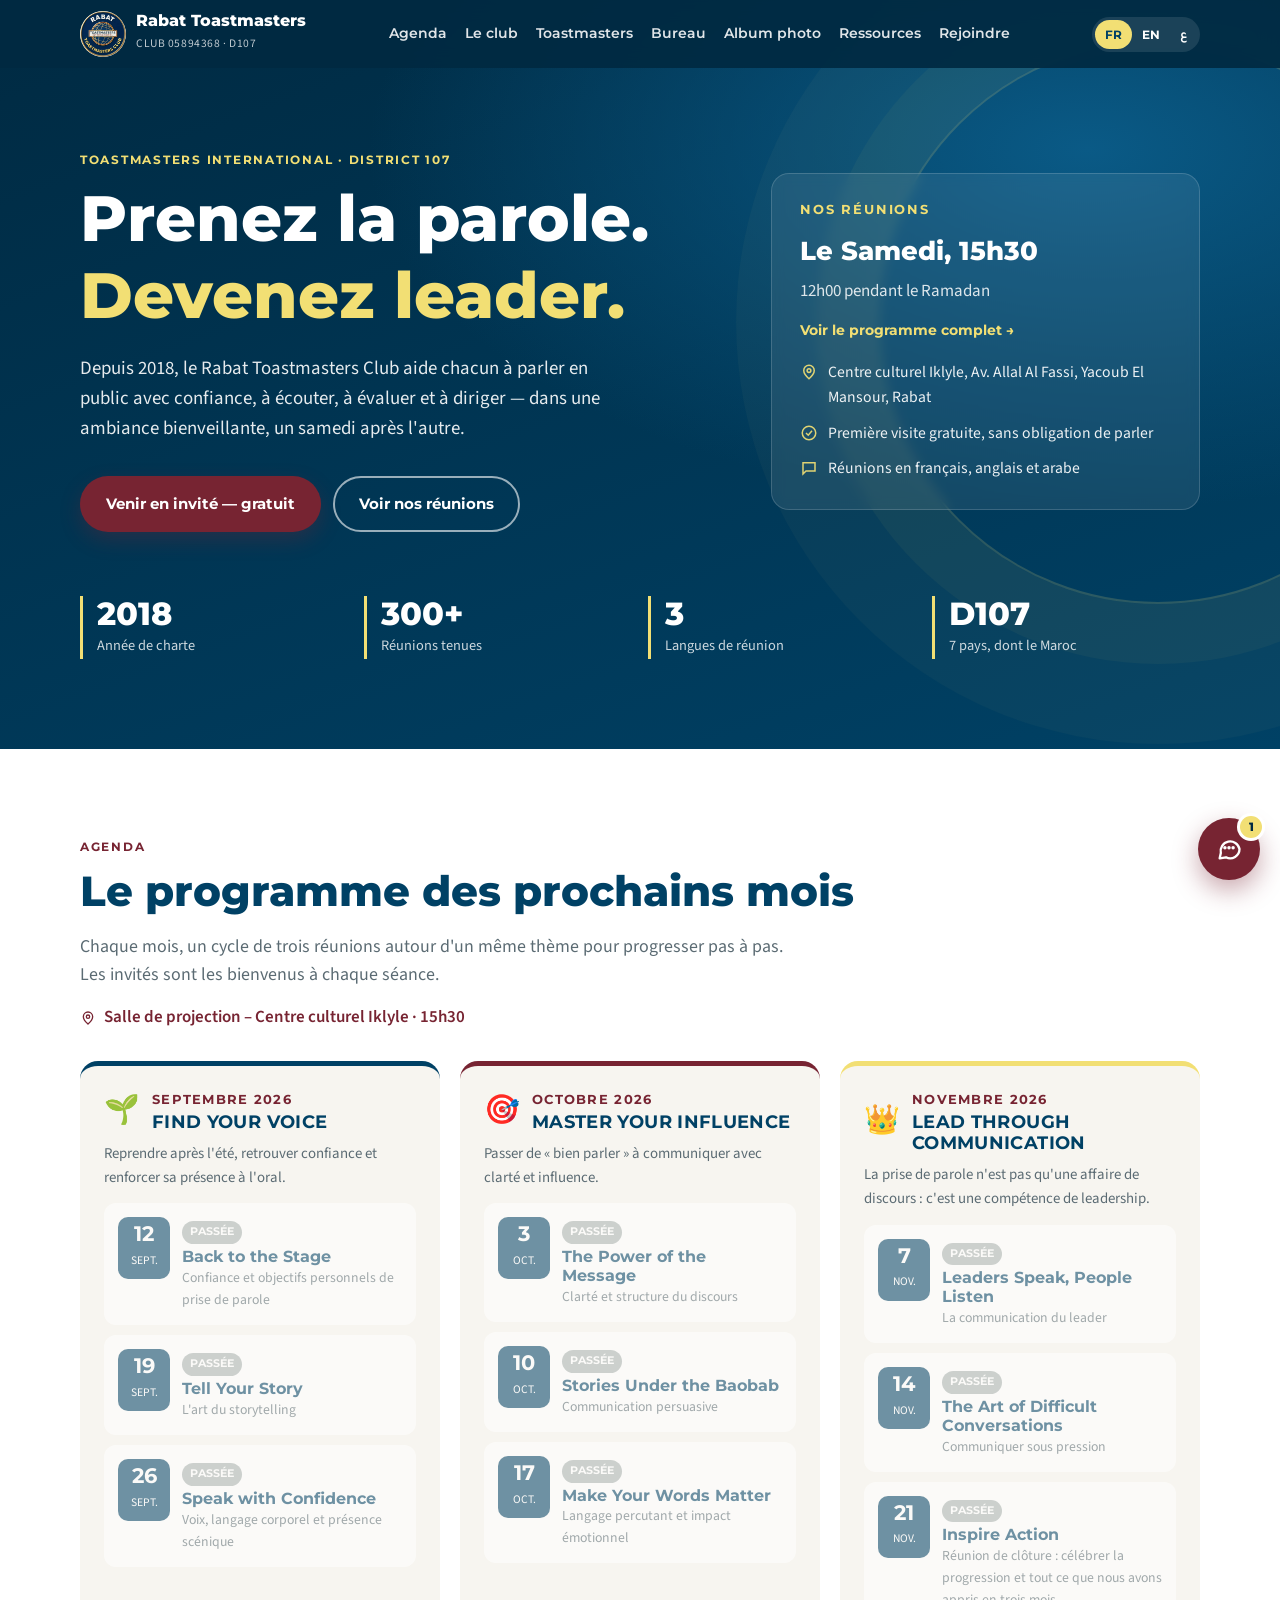
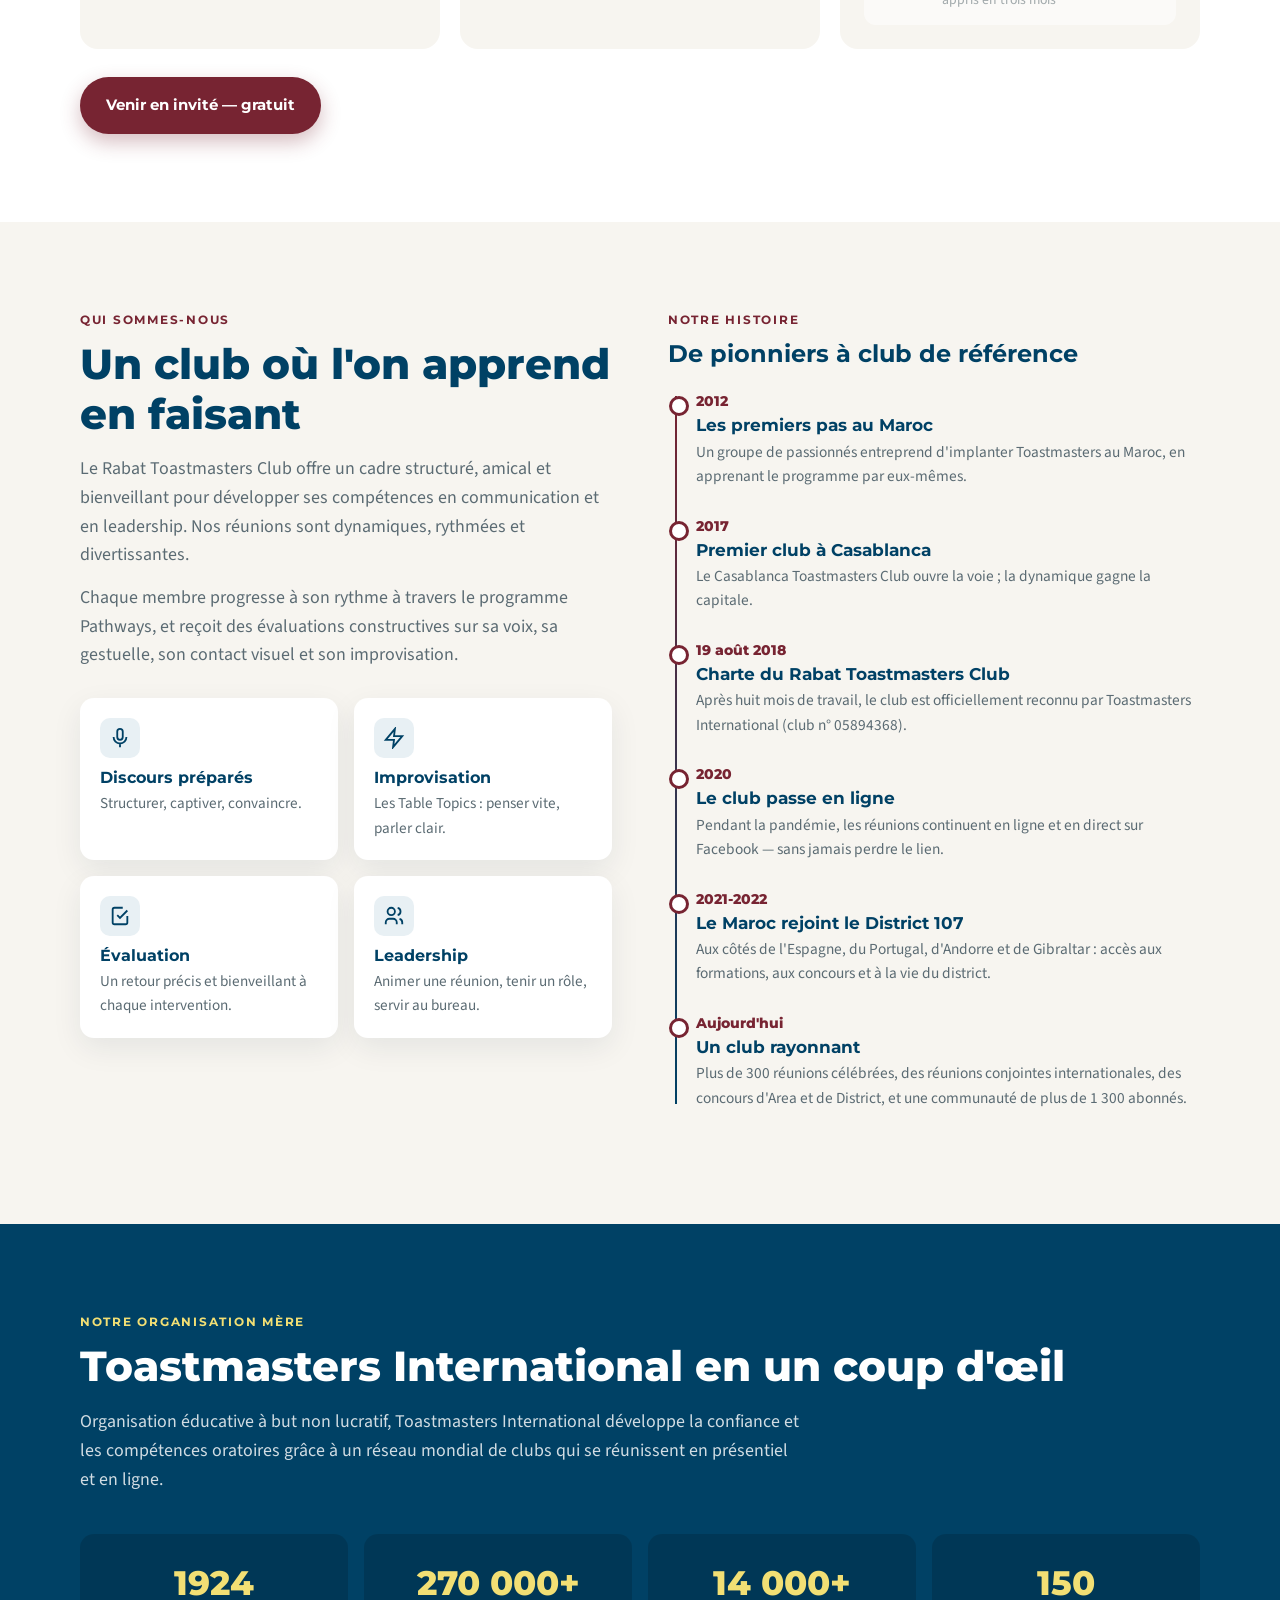
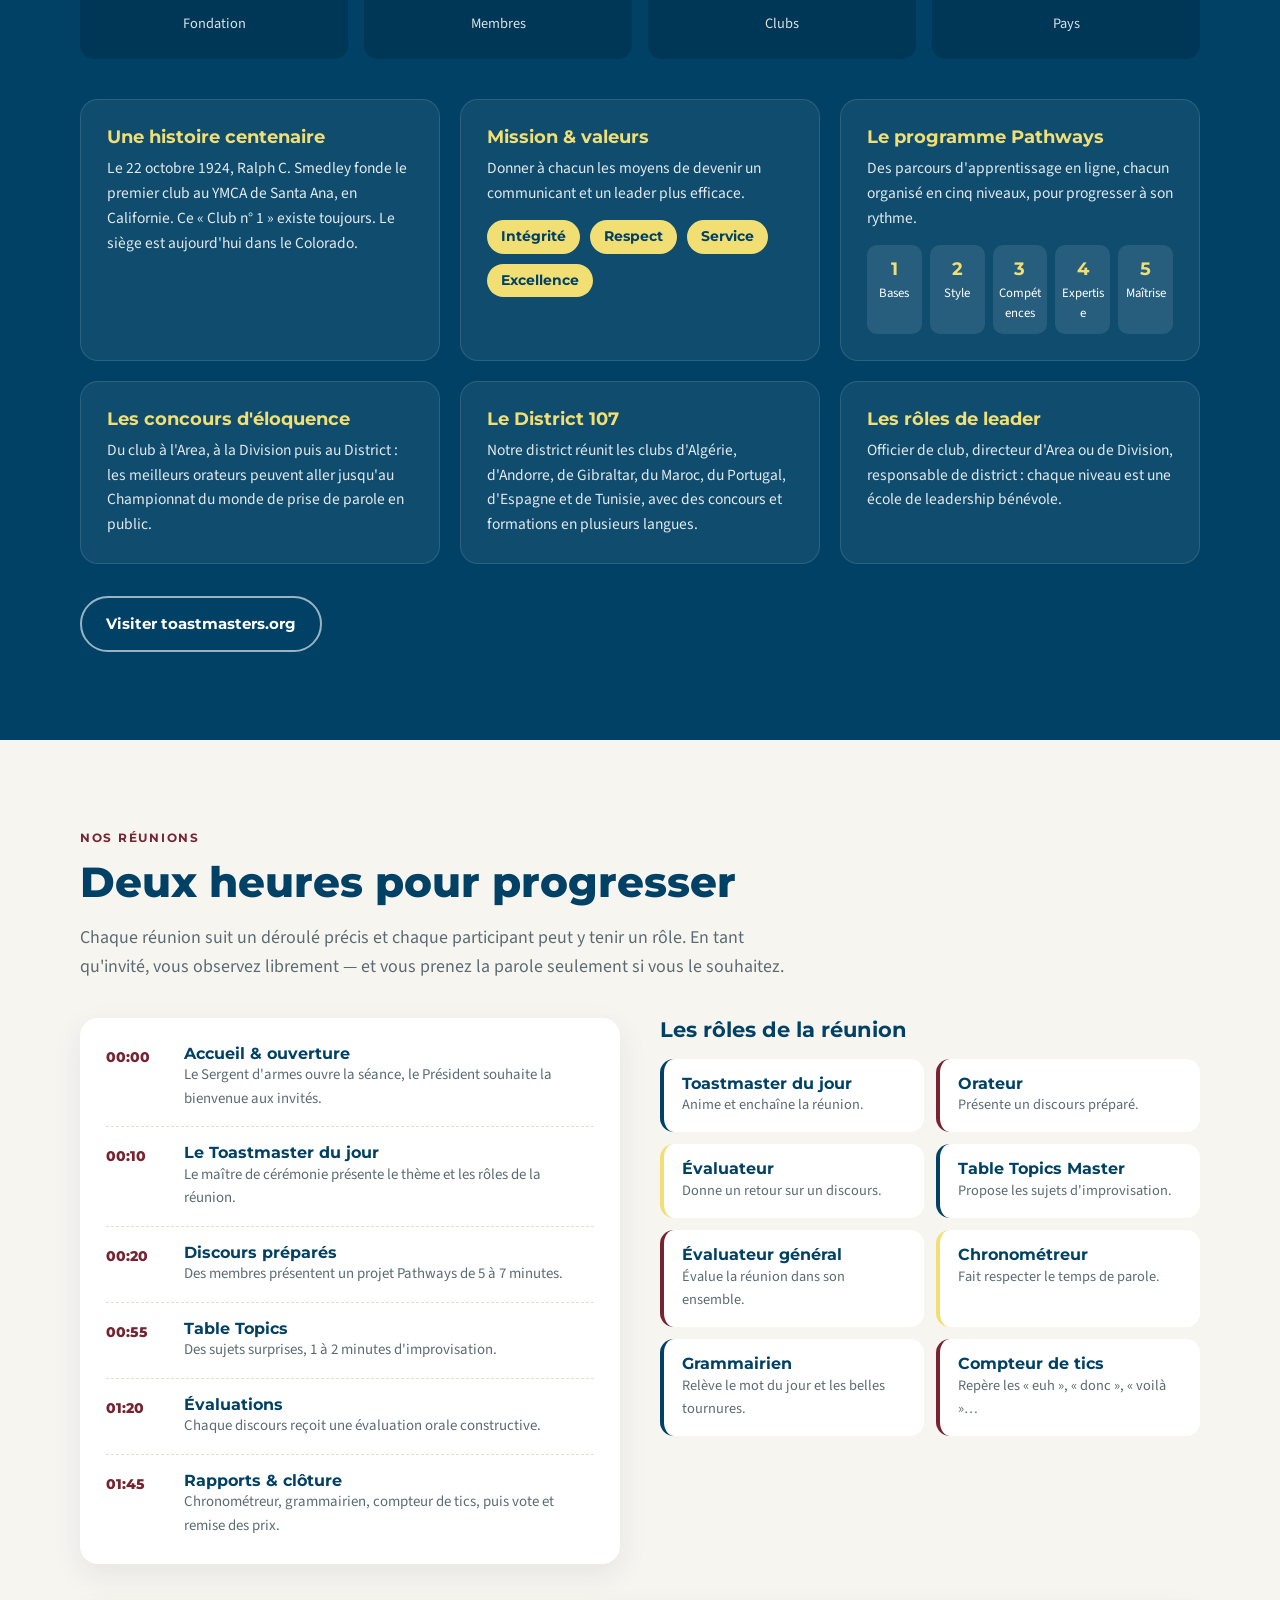
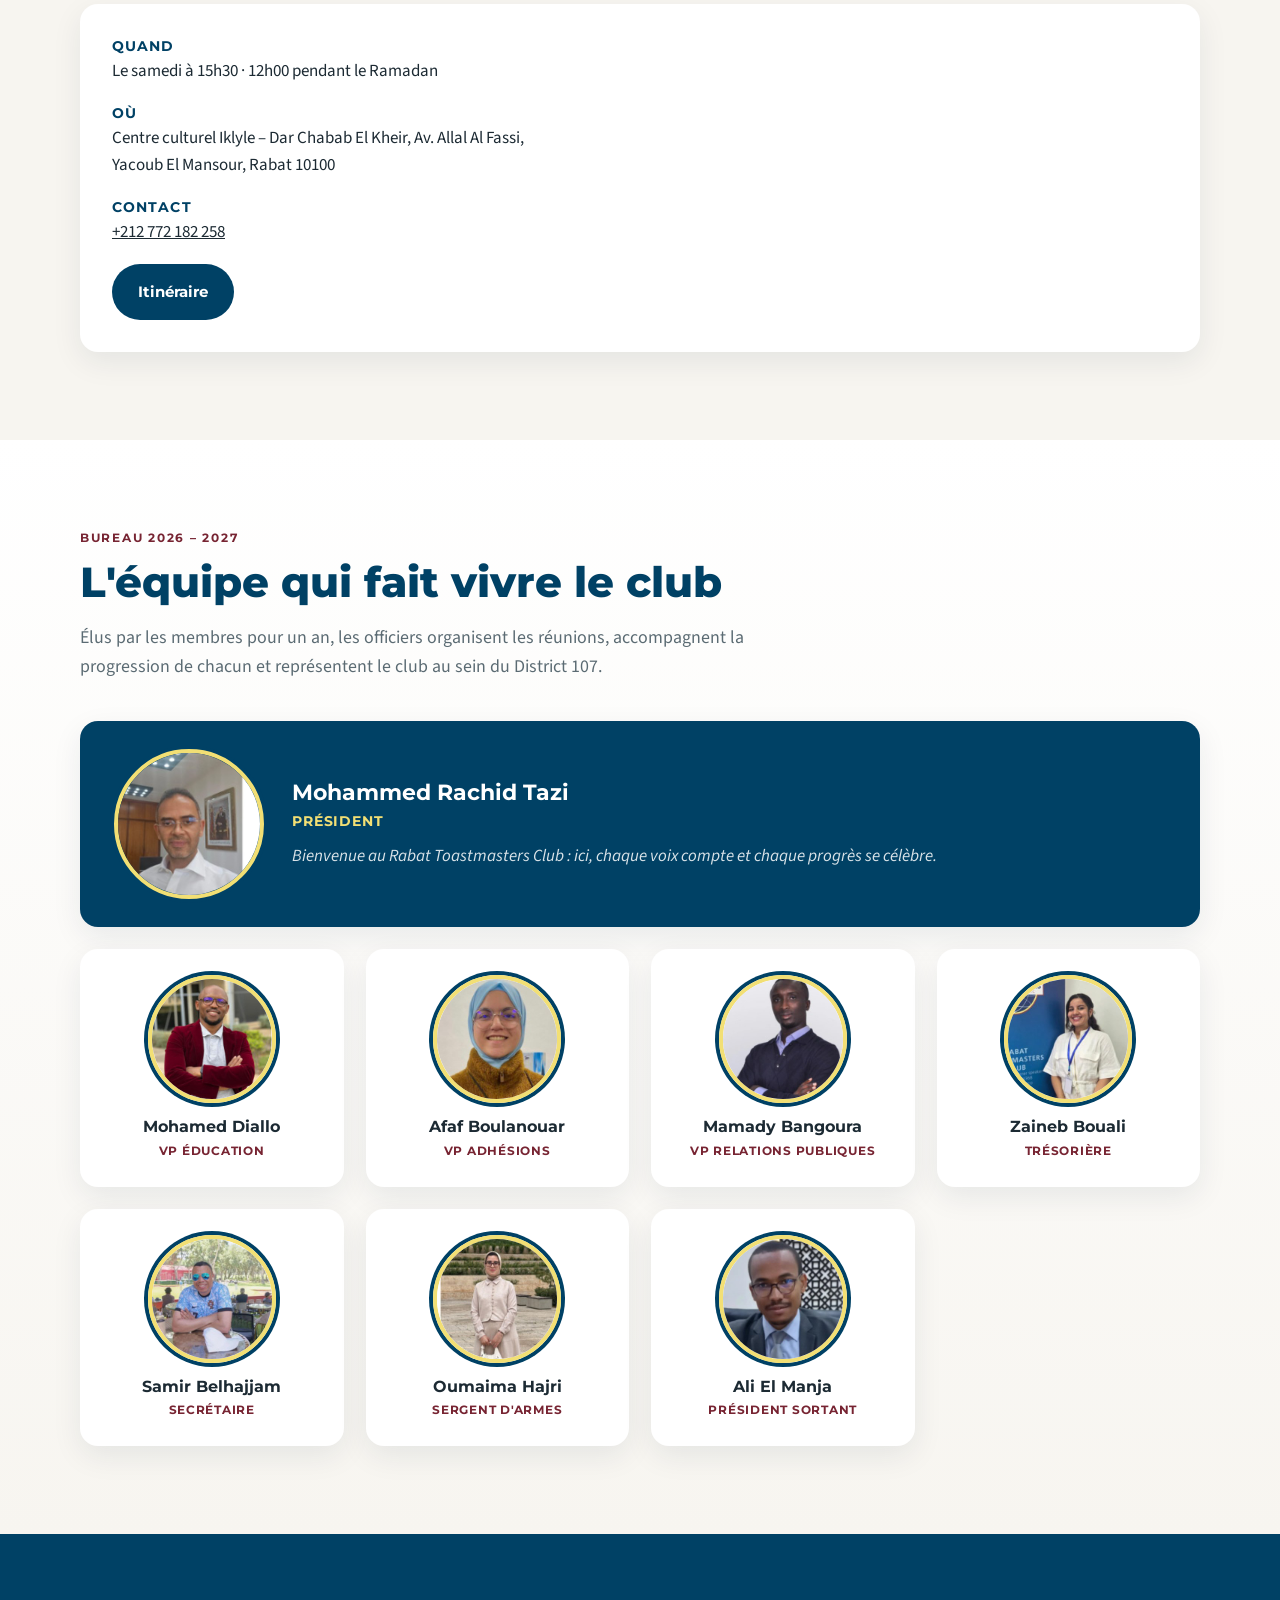
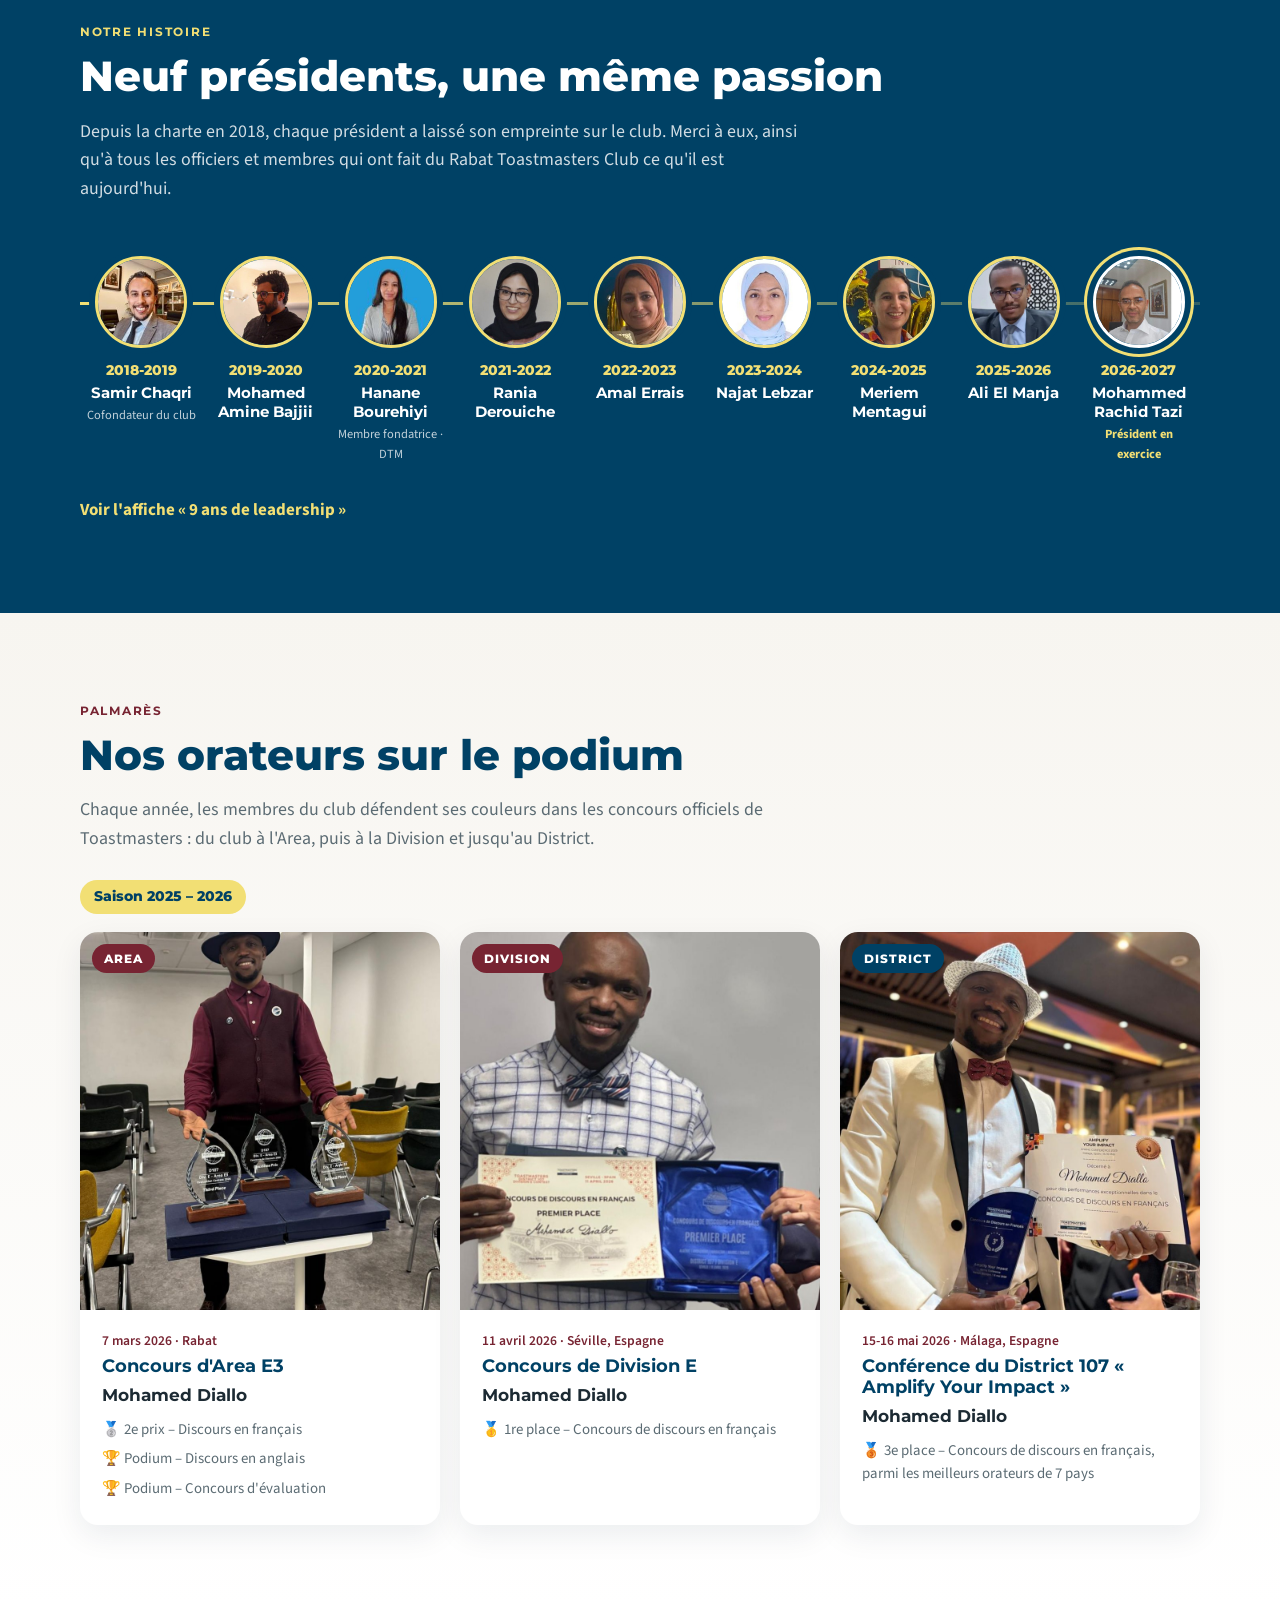
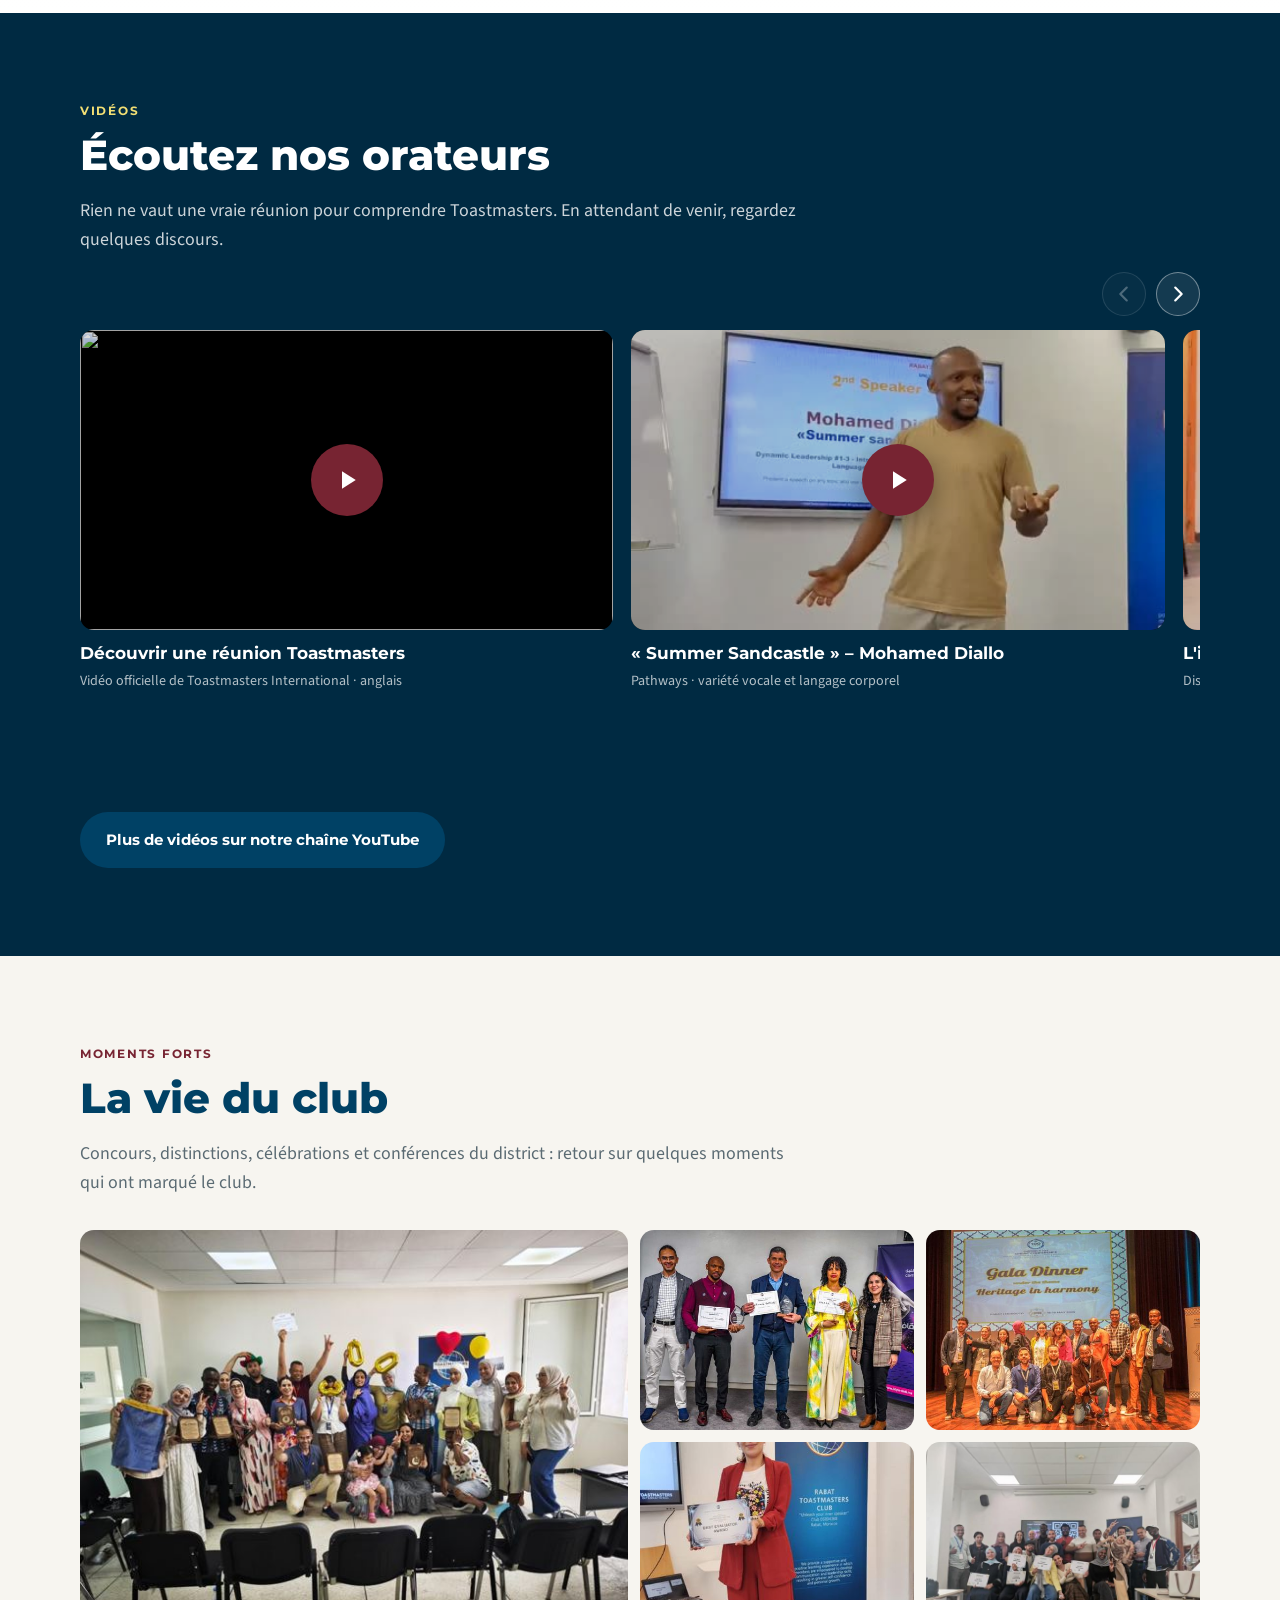
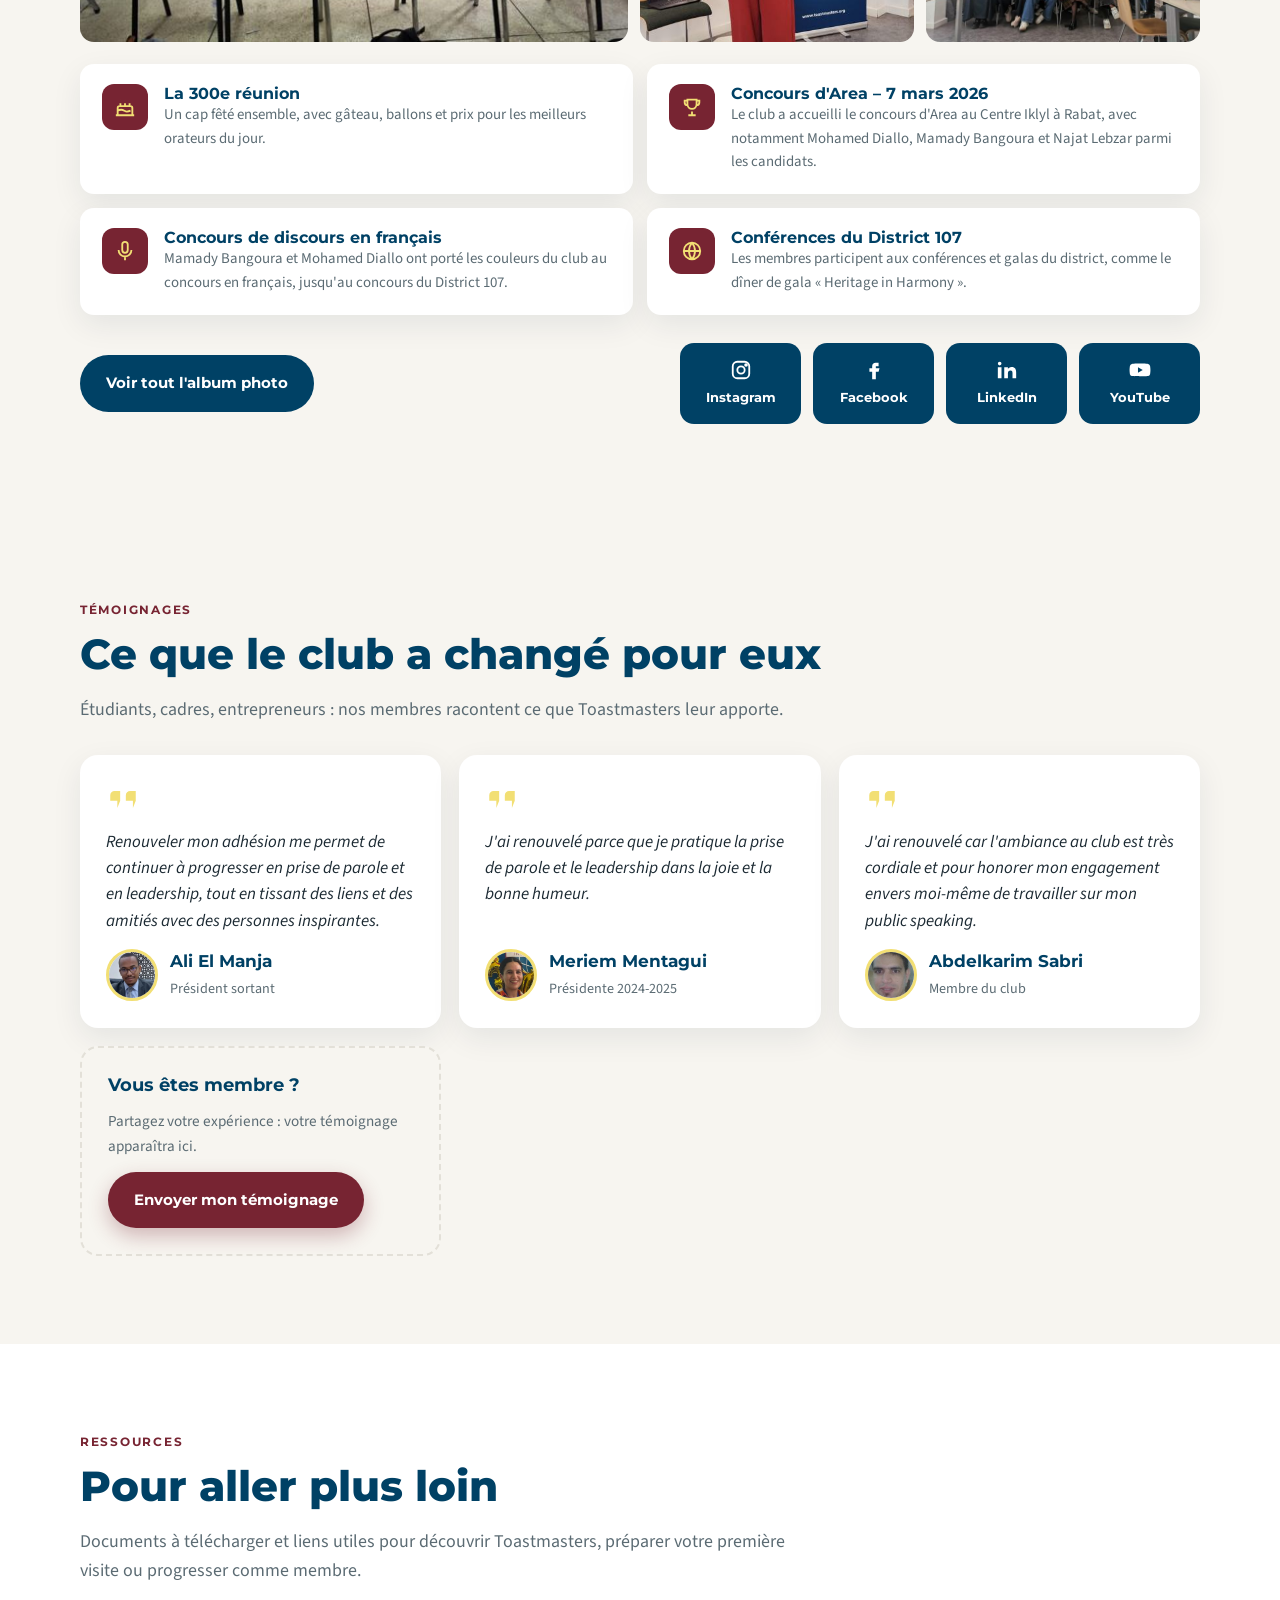
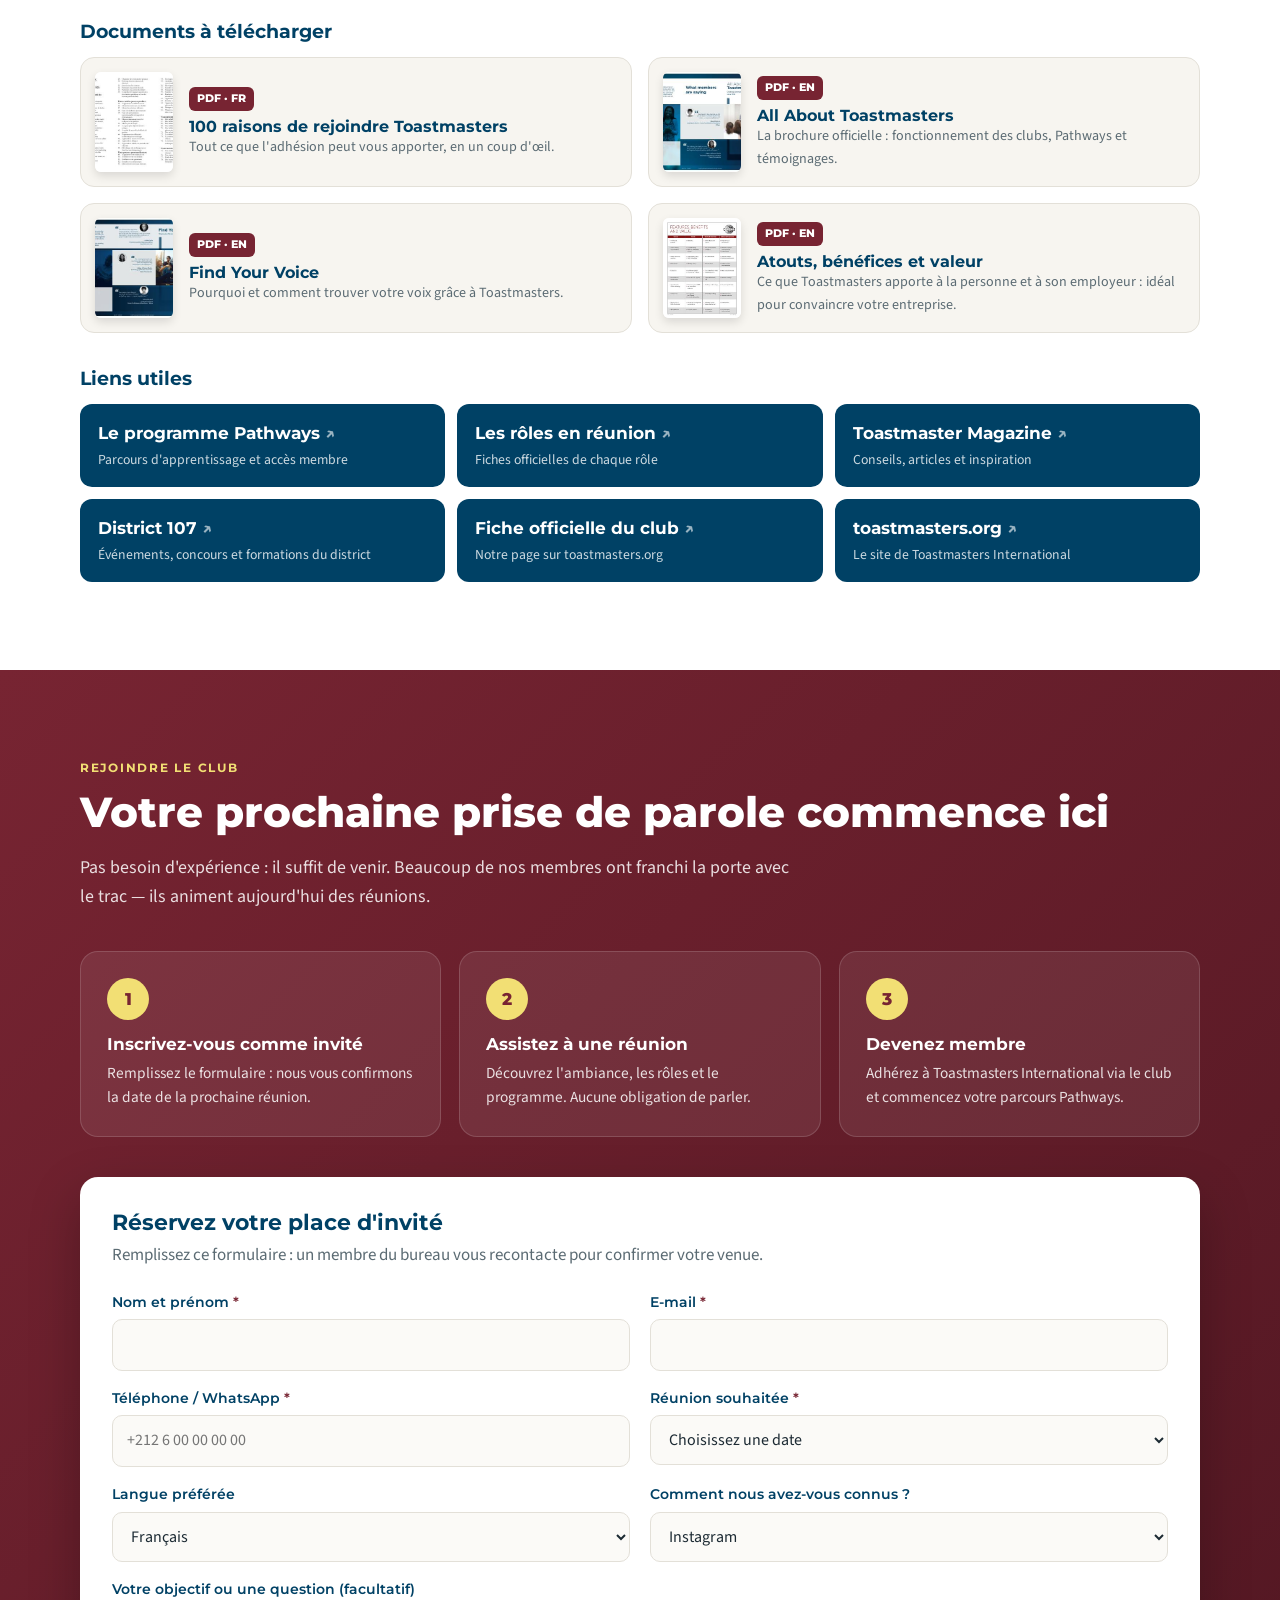
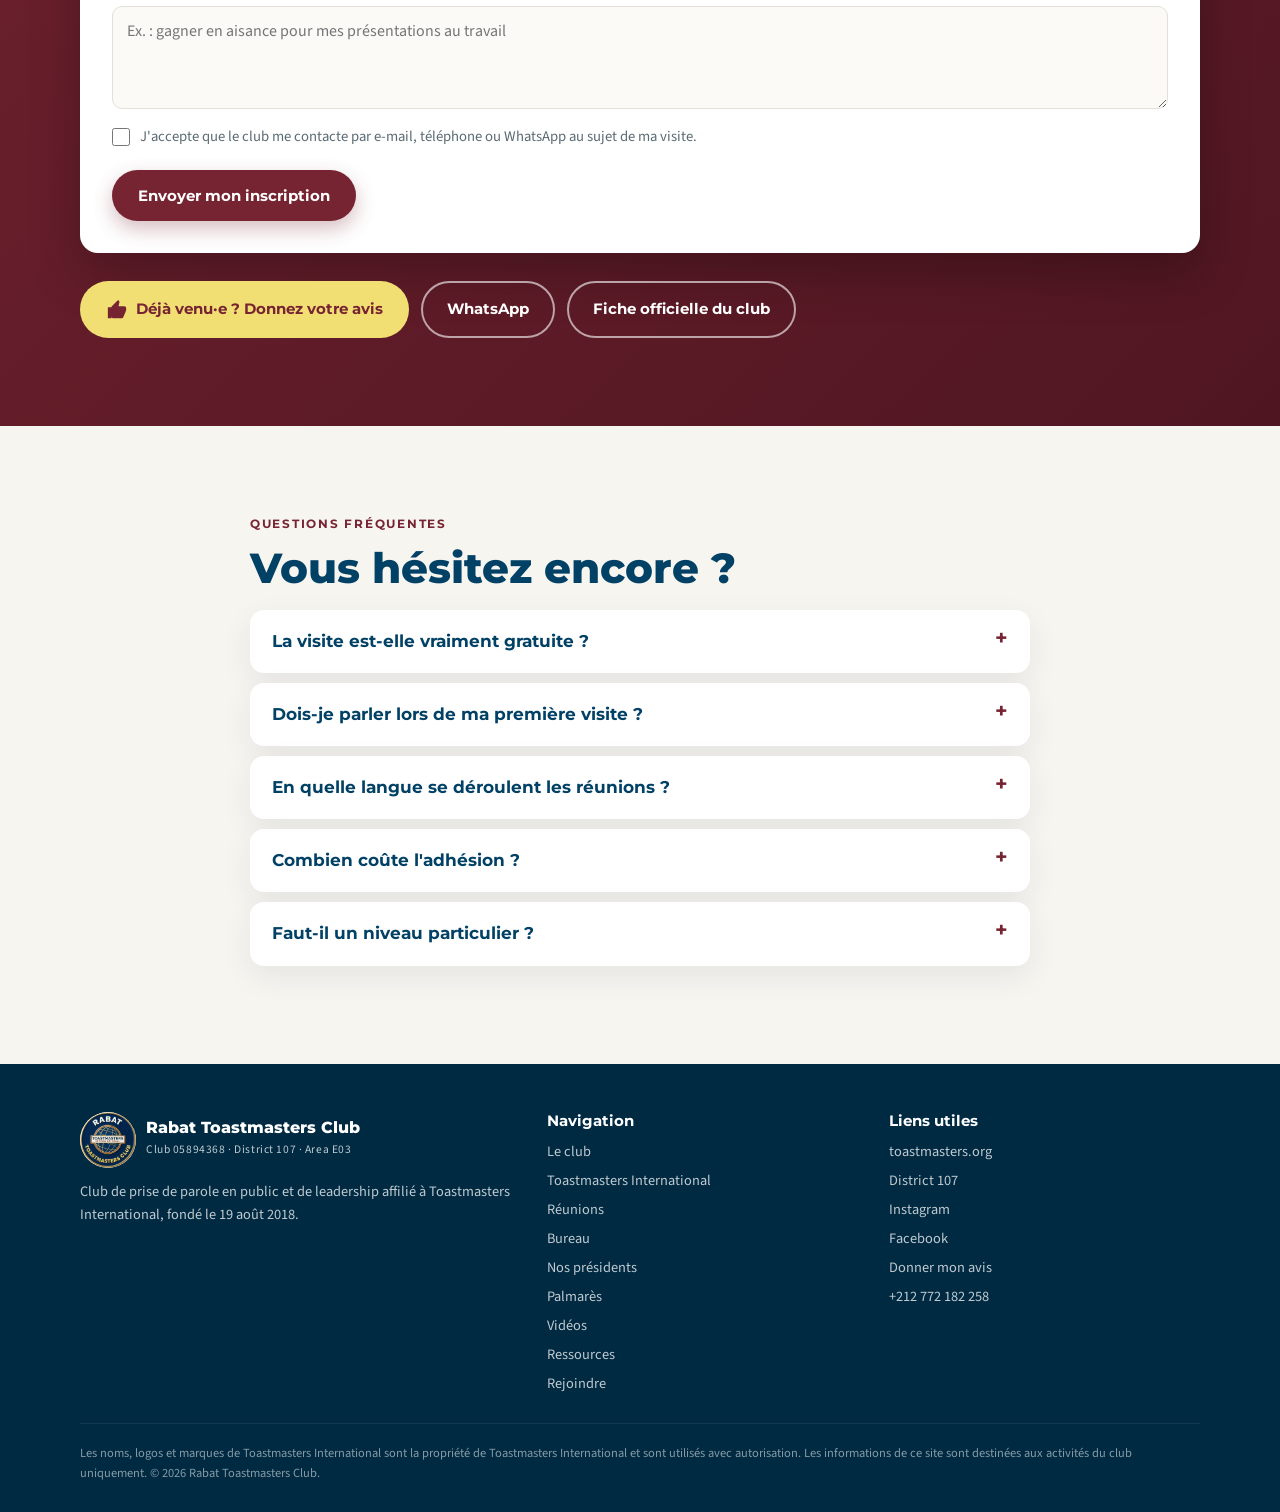
==== commit 75da7cf0: "Vidéos hébergées sur YouTube : lecteurs intégrés à la place des fichiers mp4 Co-Authored-By: Claude " ====
--- a/index.html
+++ b/index.html
@@ -255,28 +255,28 @@
         <figcaption><b data-i18n="v1h">Découvrir une réunion Toastmasters</b><span data-i18n="v1p">Vidéo officielle de Toastmasters International · anglais</span></figcaption>
       </figure>
       <figure class="vid vid-h">
-        <video controls preload="none" playsinline poster="videos/langage-corporel.jpg"><source src="videos/langage-corporel.mp4" type="video/mp4"></video>
+        <button class="yt" data-yt="8w-uxtGGVXY" aria-label="Lire la vidéo"><img src="videos/langage-corporel.jpg" alt="" loading="lazy"><span class="play-lg"><svg width="30" height="30" viewBox="0 0 24 24" fill="#fff"><path d="M8 5v14l11-7z"/></svg></span></button>
         <figcaption><b data-i18n="v5h">« Summer Sandcastle » – Mohamed Diallo</b><span data-i18n="v5p">Pathways · variété vocale et langage corporel</span></figcaption>
       </figure>
       <figure class="vid vid-h">
-        <video controls preload="none" playsinline poster="videos/intelligence-emotionnelle.jpg"><source src="videos/intelligence-emotionnelle.mp4" type="video/mp4"></video>
-        <figcaption><b data-i18n="v4h">L'intelligence émotionnelle</b><span data-i18n="v4p">Discours en réunion de club · anglais</span></figcaption>
+        <button class="yt" data-yt="ZTBf4OuC-Vg" aria-label="Lire la vidéo"><img src="videos/intelligence-emotionnelle.jpg" alt="" loading="lazy"><span class="play-lg"><svg width="30" height="30" viewBox="0 0 24 24" fill="#fff"><path d="M8 5v14l11-7z"/></svg></span></button>
+        <figcaption><b data-i18n="v4h">L'intelligence émotionnelle – Mohamed Diallo</b><span data-i18n="v4p">Discours en réunion de club · anglais</span></figcaption>
       </figure>
       <figure class="vid vid-tall">
-        <video controls preload="none" playsinline poster="videos/area-contest-fr.jpg"><source src="videos/area-contest-fr.mp4" type="video/mp4"></video>
+        <button class="yt" data-yt="snlx6nHXQOQ" aria-label="Lire la vidéo"><img src="videos/area-contest-fr.jpg" alt="" loading="lazy"><span class="play-lg"><svg width="30" height="30" viewBox="0 0 24 24" fill="#fff"><path d="M8 5v14l11-7z"/></svg></span></button>
         <figcaption><b data-i18n="v6h">Concours d'Area – discours en français</b><span data-i18n="v6p">Concours d'Area E3 2026 · français</span></figcaption>
       </figure>
       <figure class="vid vid-tall">
-        <video controls preload="none" playsinline poster="videos/area-contest-en.jpg"><source src="videos/area-contest-en.mp4" type="video/mp4"></video>
+        <button class="yt" data-yt="5pTdFrV_GwM" aria-label="Lire la vidéo"><img src="videos/area-contest-en.jpg" alt="" loading="lazy"><span class="play-lg"><svg width="30" height="30" viewBox="0 0 24 24" fill="#fff"><path d="M8 5v14l11-7z"/></svg></span></button>
         <figcaption><b data-i18n="v2h">Concours d'Area – discours en anglais</b><span data-i18n="v2p">Concours d'Area E3 2026 · anglais</span></figcaption>
       </figure>
       <figure class="vid vid-tall">
-        <video controls preload="none" playsinline poster="videos/negociation.jpg"><source src="videos/negociation.mp4" type="video/mp4"></video>
-        <figcaption><b data-i18n="v3h">L'art de la négociation</b><span data-i18n="v3p">Discours en réunion de club</span></figcaption>
+        <button class="yt" data-yt="OsCKdAteA5U" aria-label="Lire la vidéo"><img src="videos/negociation.jpg" alt="" loading="lazy"><span class="play-lg"><svg width="30" height="30" viewBox="0 0 24 24" fill="#fff"><path d="M8 5v14l11-7z"/></svg></span></button>
+        <figcaption><b data-i18n="v3h">L'art de la négociation – Mohamed Diallo</b><span data-i18n="v3p">Discours en réunion de club</span></figcaption>
       </figure>
       <figure class="vid vid-tall">
-        <video controls preload="none" playsinline poster="videos/dont-be-too-much.jpg"><source src="videos/dont-be-too-much.mp4" type="video/mp4"></video>
-        <figcaption><b data-i18n="v7h">« Don't Be Too Much »</b><span data-i18n="v7p">Discours en réunion de club</span></figcaption>
+        <button class="yt" data-yt="ubdj0L53zoQ" aria-label="Lire la vidéo"><img src="videos/dont-be-too-much.jpg" alt="" loading="lazy"><span class="play-lg"><svg width="30" height="30" viewBox="0 0 24 24" fill="#fff"><path d="M8 5v14l11-7z"/></svg></span></button>
+        <figcaption><b data-i18n="v7h">« Don't Be Too Much » – Mohamed Diallo</b><span data-i18n="v7p">Discours en réunion de club</span></figcaption>
       </figure>
     </div>
     <p style="margin-top:22px"><a class="btn btn-blue" href="https://www.youtube.com/channel/UCJYc-LBbSsko6WIJSurVp1g" target="_blank" rel="noopener" data-i18n="vi_more">Plus de vidéos sur notre chaîne YouTube</a></p>
--- a/css/style.css
+++ b/css/style.css
@@ -316,7 +316,7 @@
 .vid{margin:0}
 .vid video,.vid iframe,.yt{width:100%;border-radius:14px;background:#000;display:block;border:0}
 .vid-wide iframe,.vid-wide .yt{aspect-ratio:16/9}
-.vid-tall video{aspect-ratio:9/16;object-fit:cover}
+.vid-tall video,.vid-tall .yt,.vid-tall iframe{aspect-ratio:9/16;object-fit:cover}
 .yt{position:relative;padding:0;cursor:pointer;overflow:hidden}
 .yt img{width:100%;height:100%;object-fit:cover;opacity:.85;transition:opacity .2s}
 .yt:hover img{opacity:1}
@@ -425,5 +425,6 @@
 @media(max-width:600px){
   .vid-row .vid-h{width:84vw}.vid-row .vid-tall{width:46vw}
   .vid-row .vid-h video,.vid-row .vid-h iframe,.vid-row .vid-h .yt{height:auto;aspect-ratio:16/9}
-  .vid-row .vid-tall video{height:auto;aspect-ratio:9/16}
+  .vid-row .vid-tall video,.vid-row .vid-tall iframe,.vid-row .vid-tall .yt{height:auto;aspect-ratio:9/16}
 }
+.vid-tall .play-lg{width:56px;height:56px}
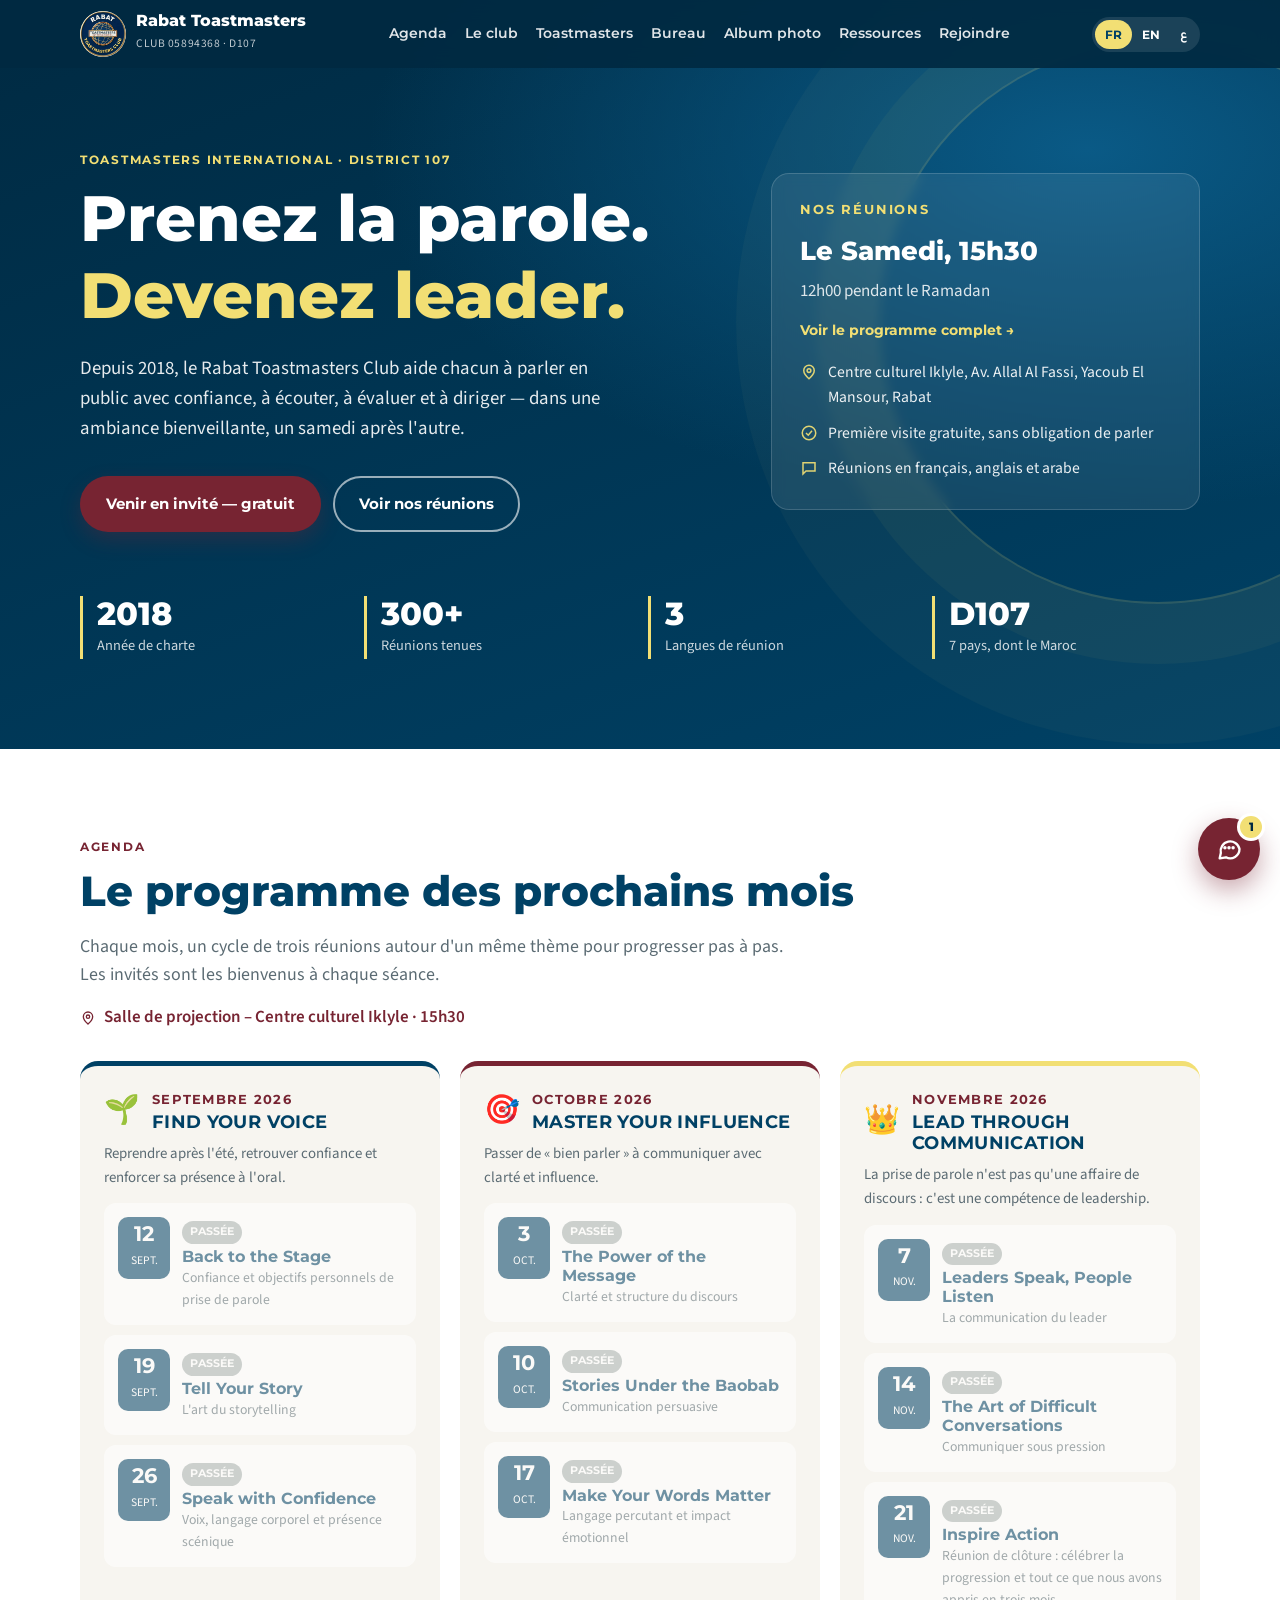
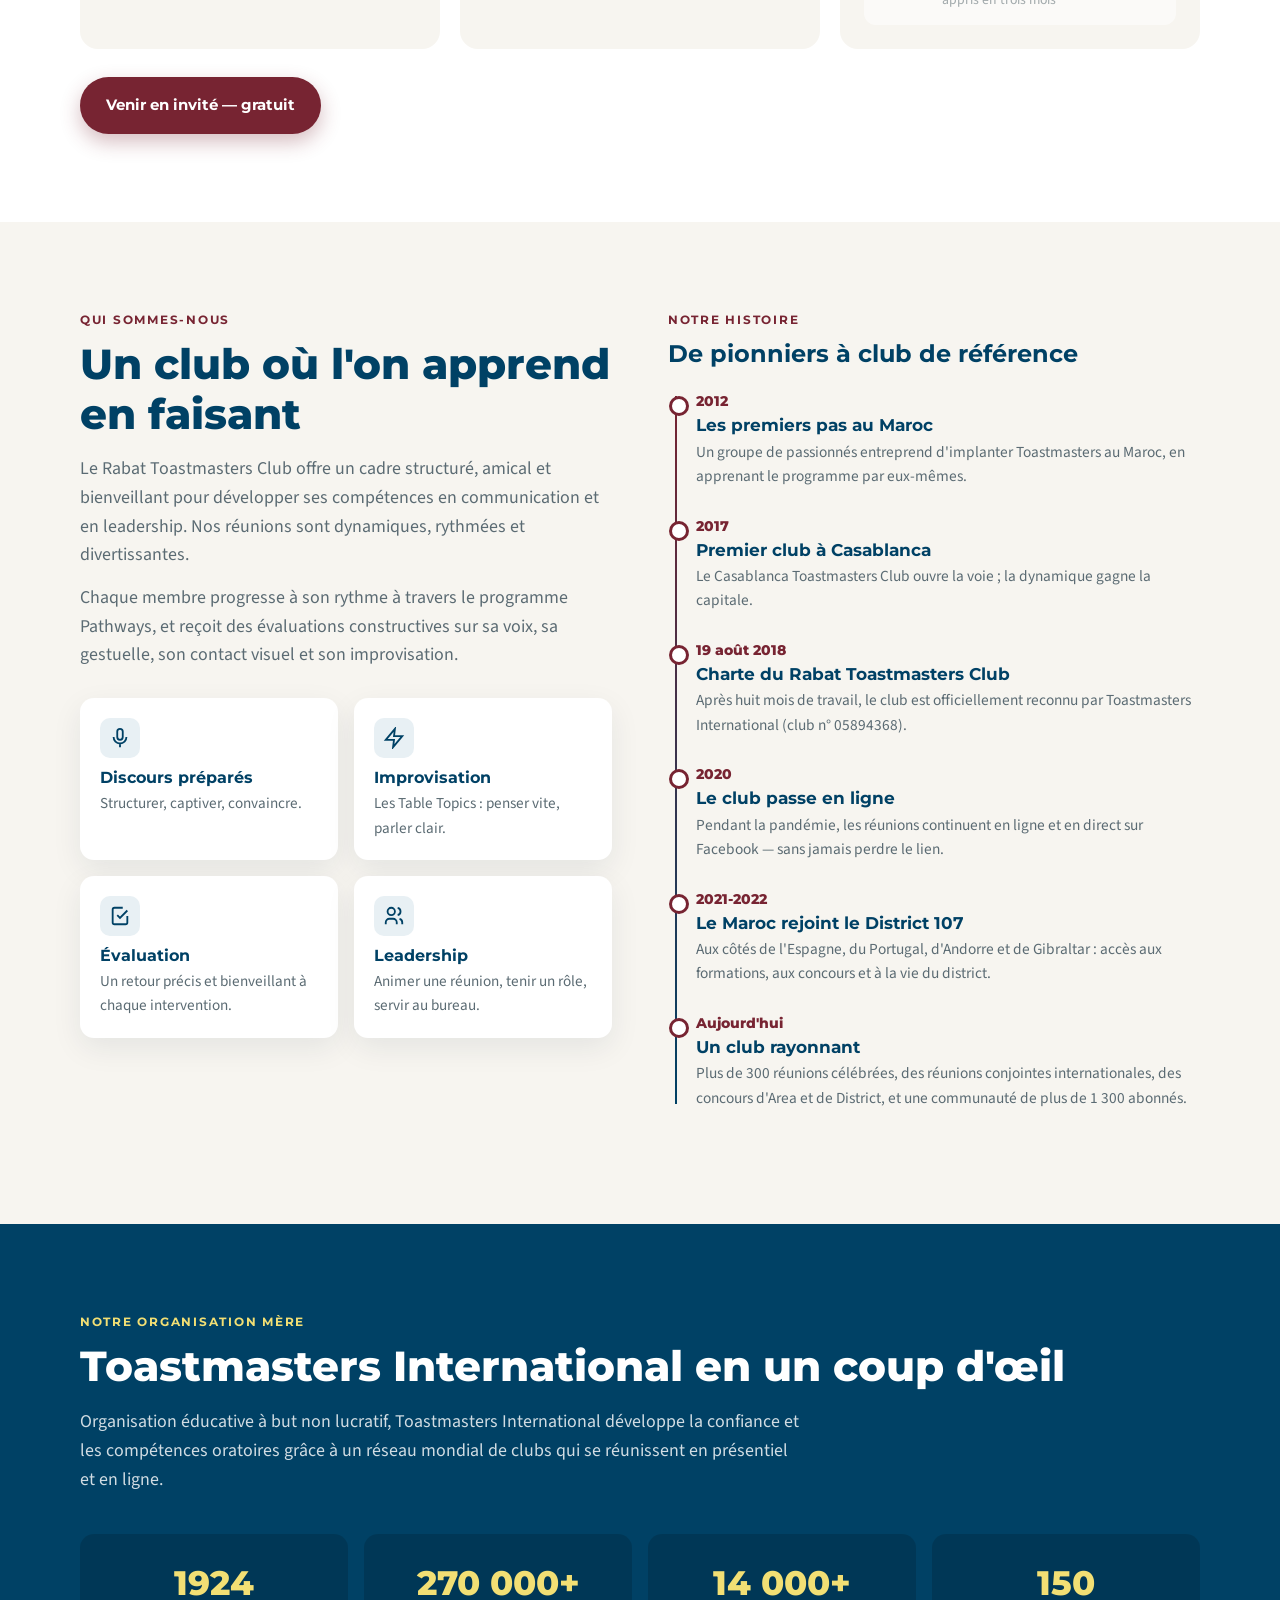
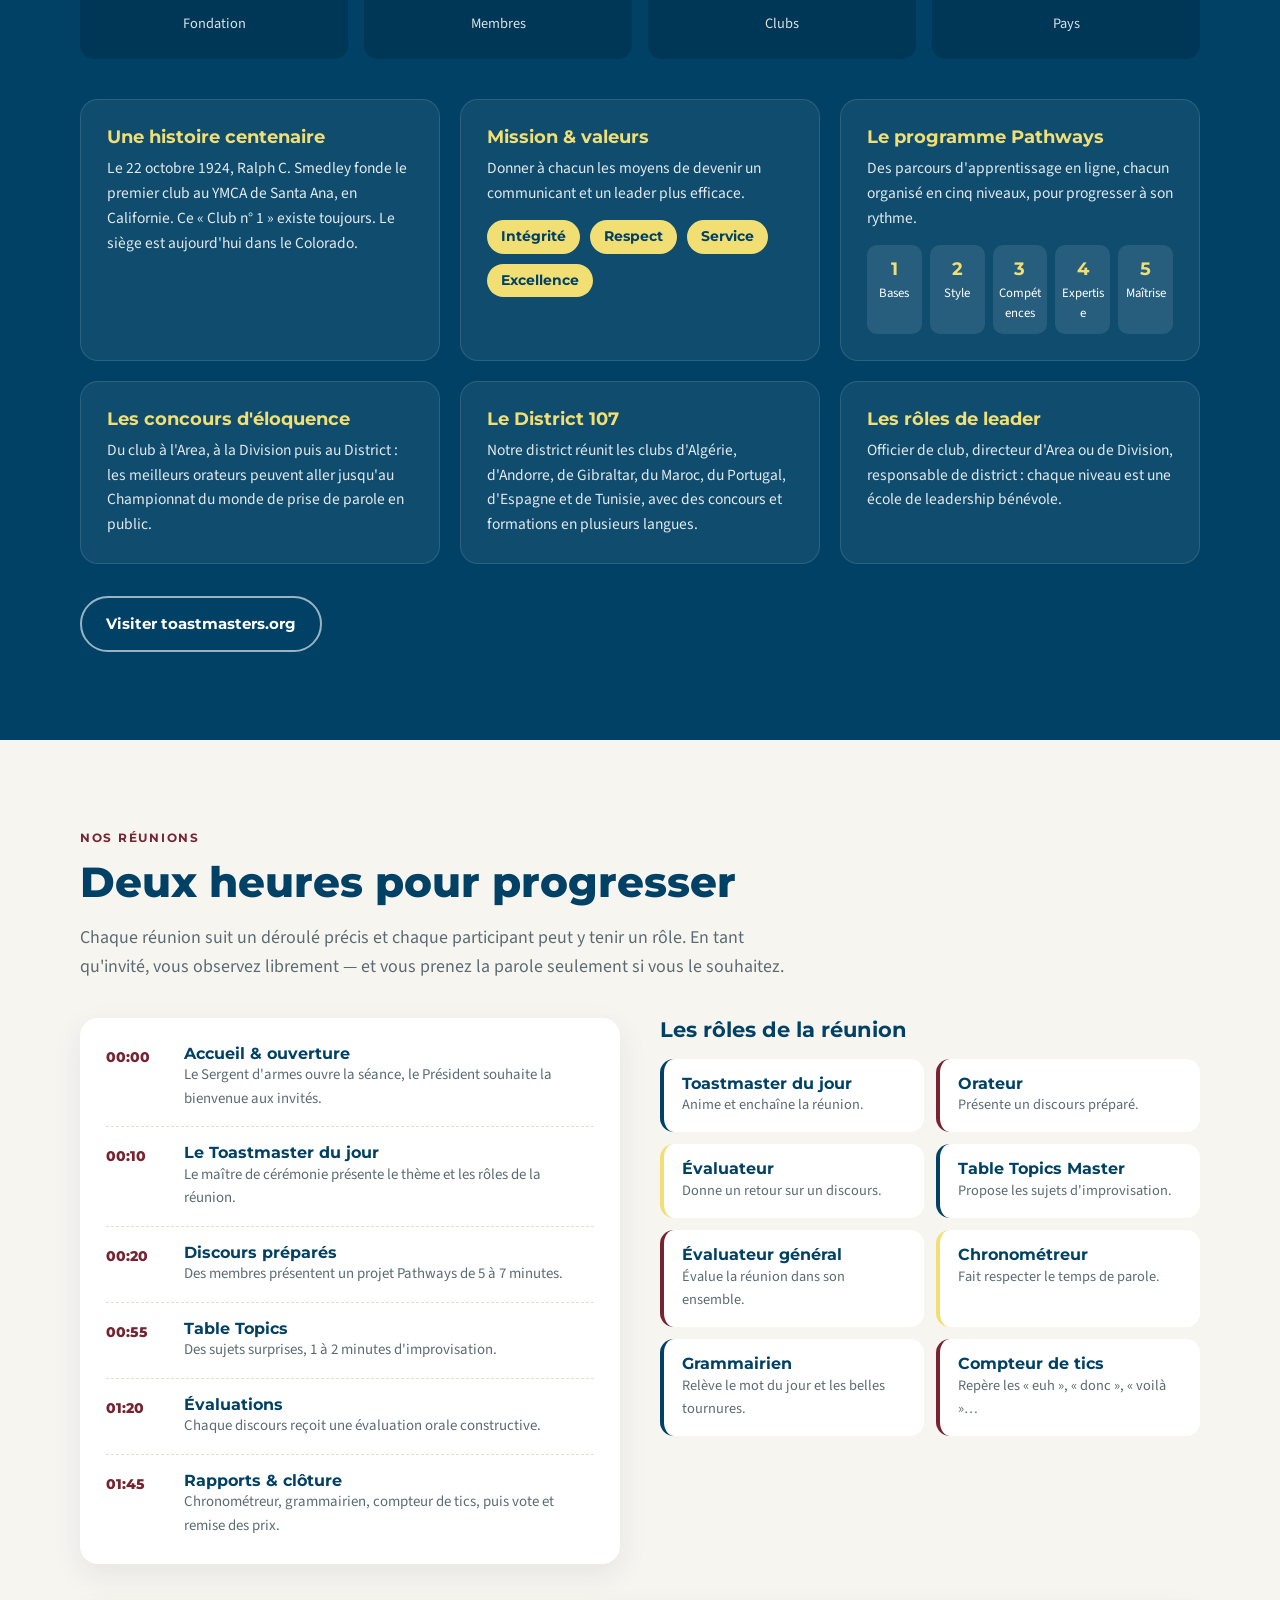
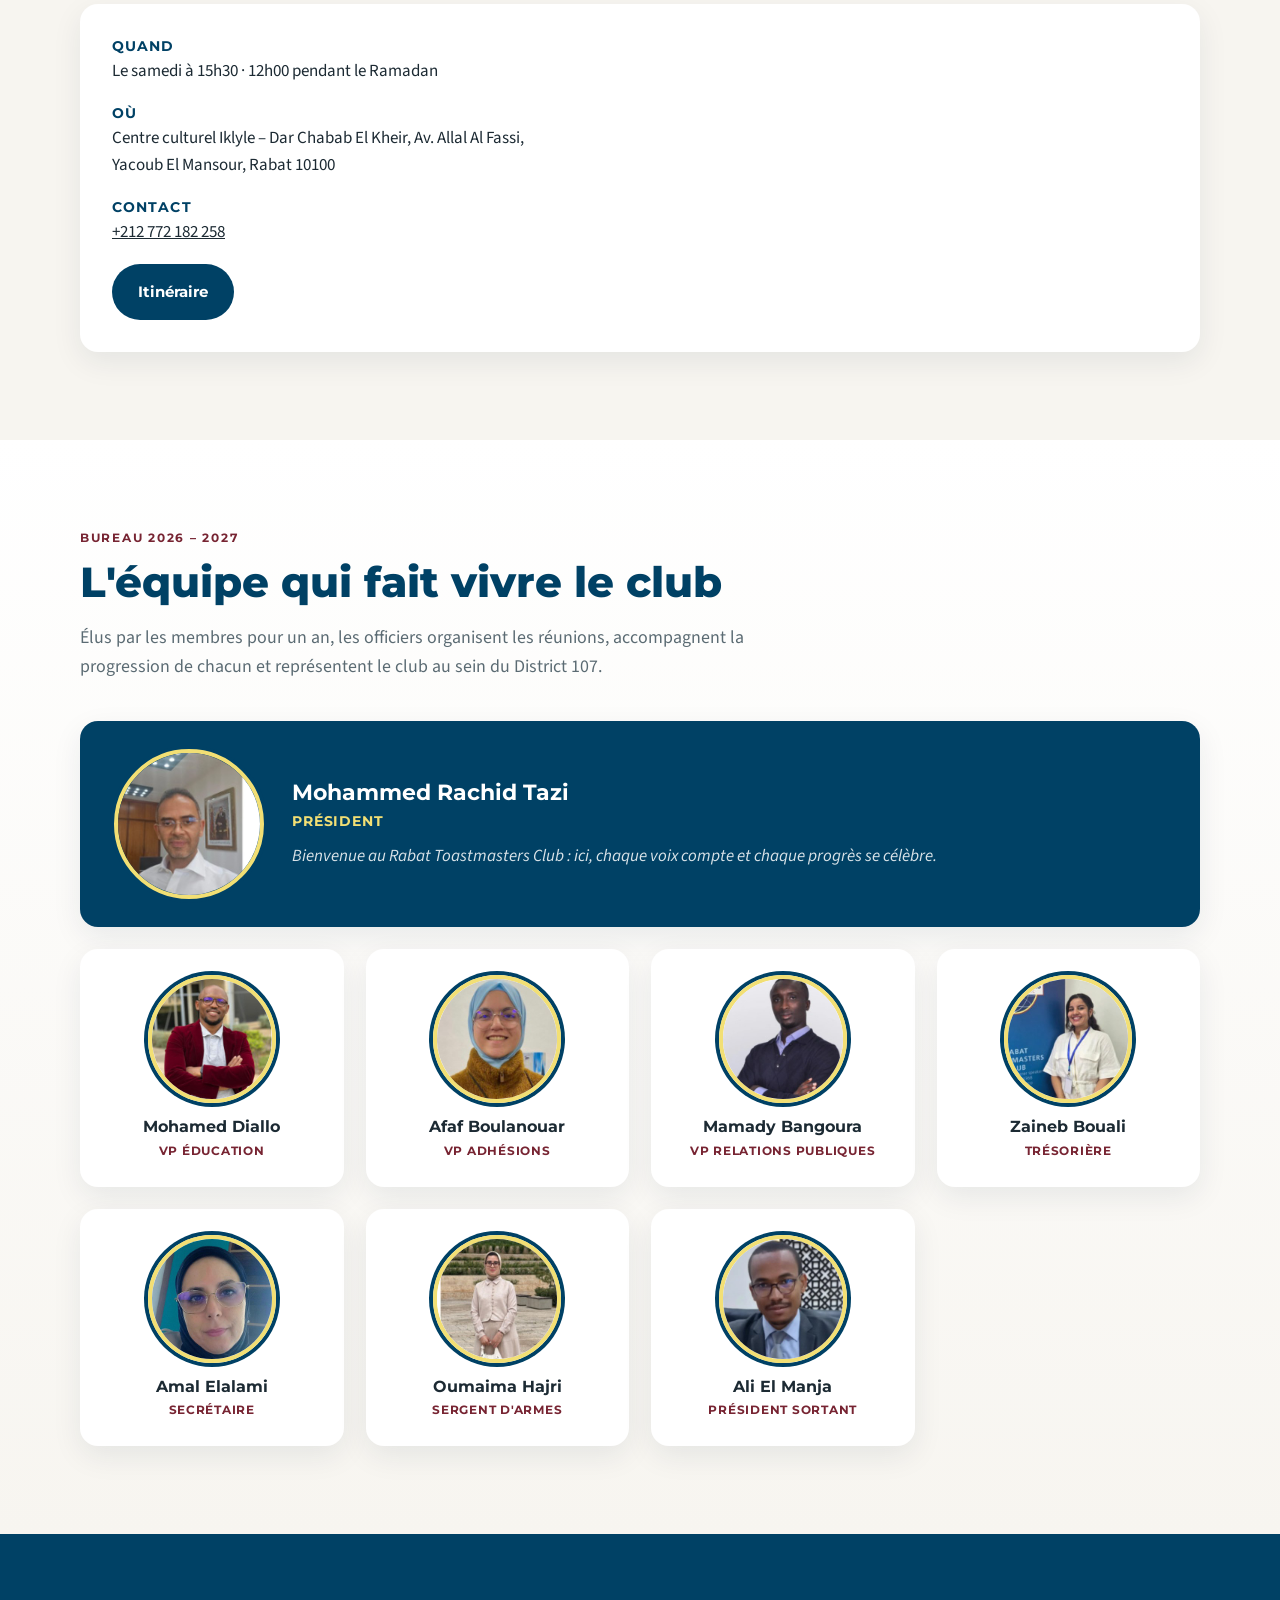
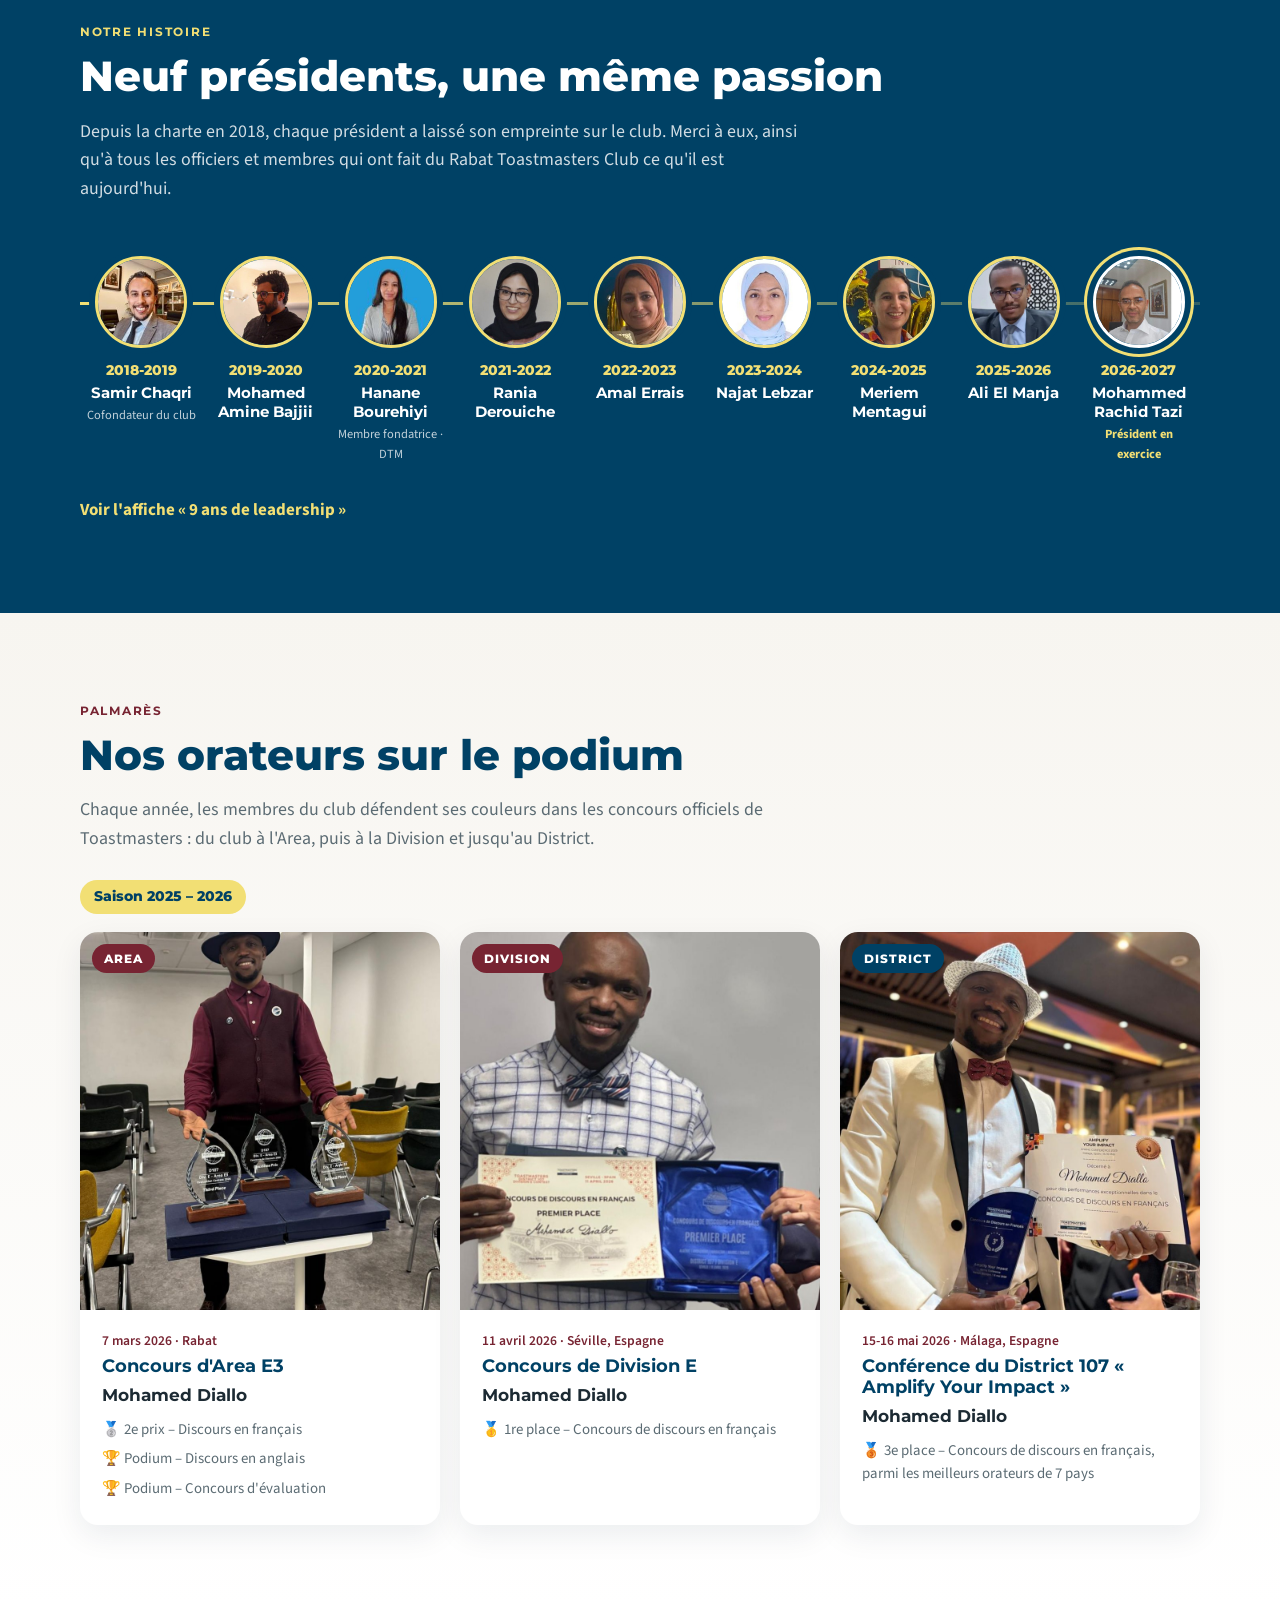
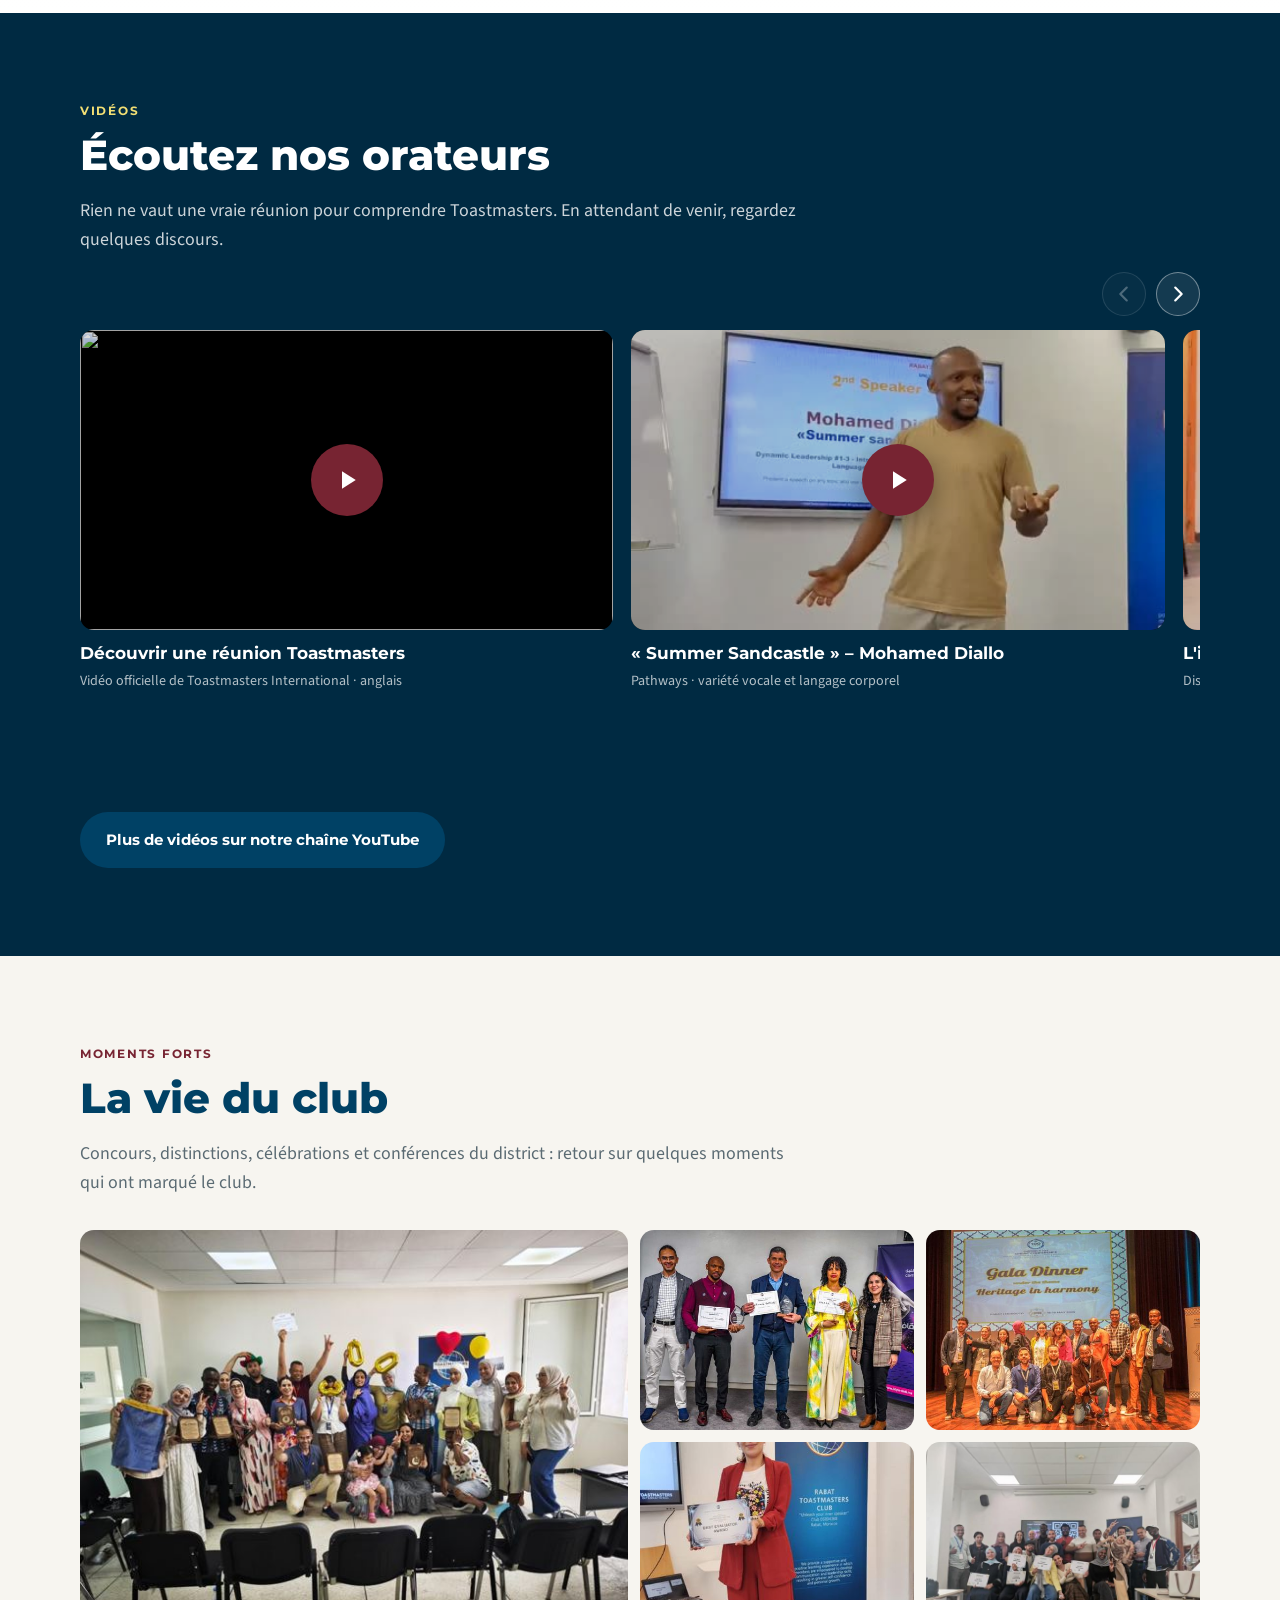
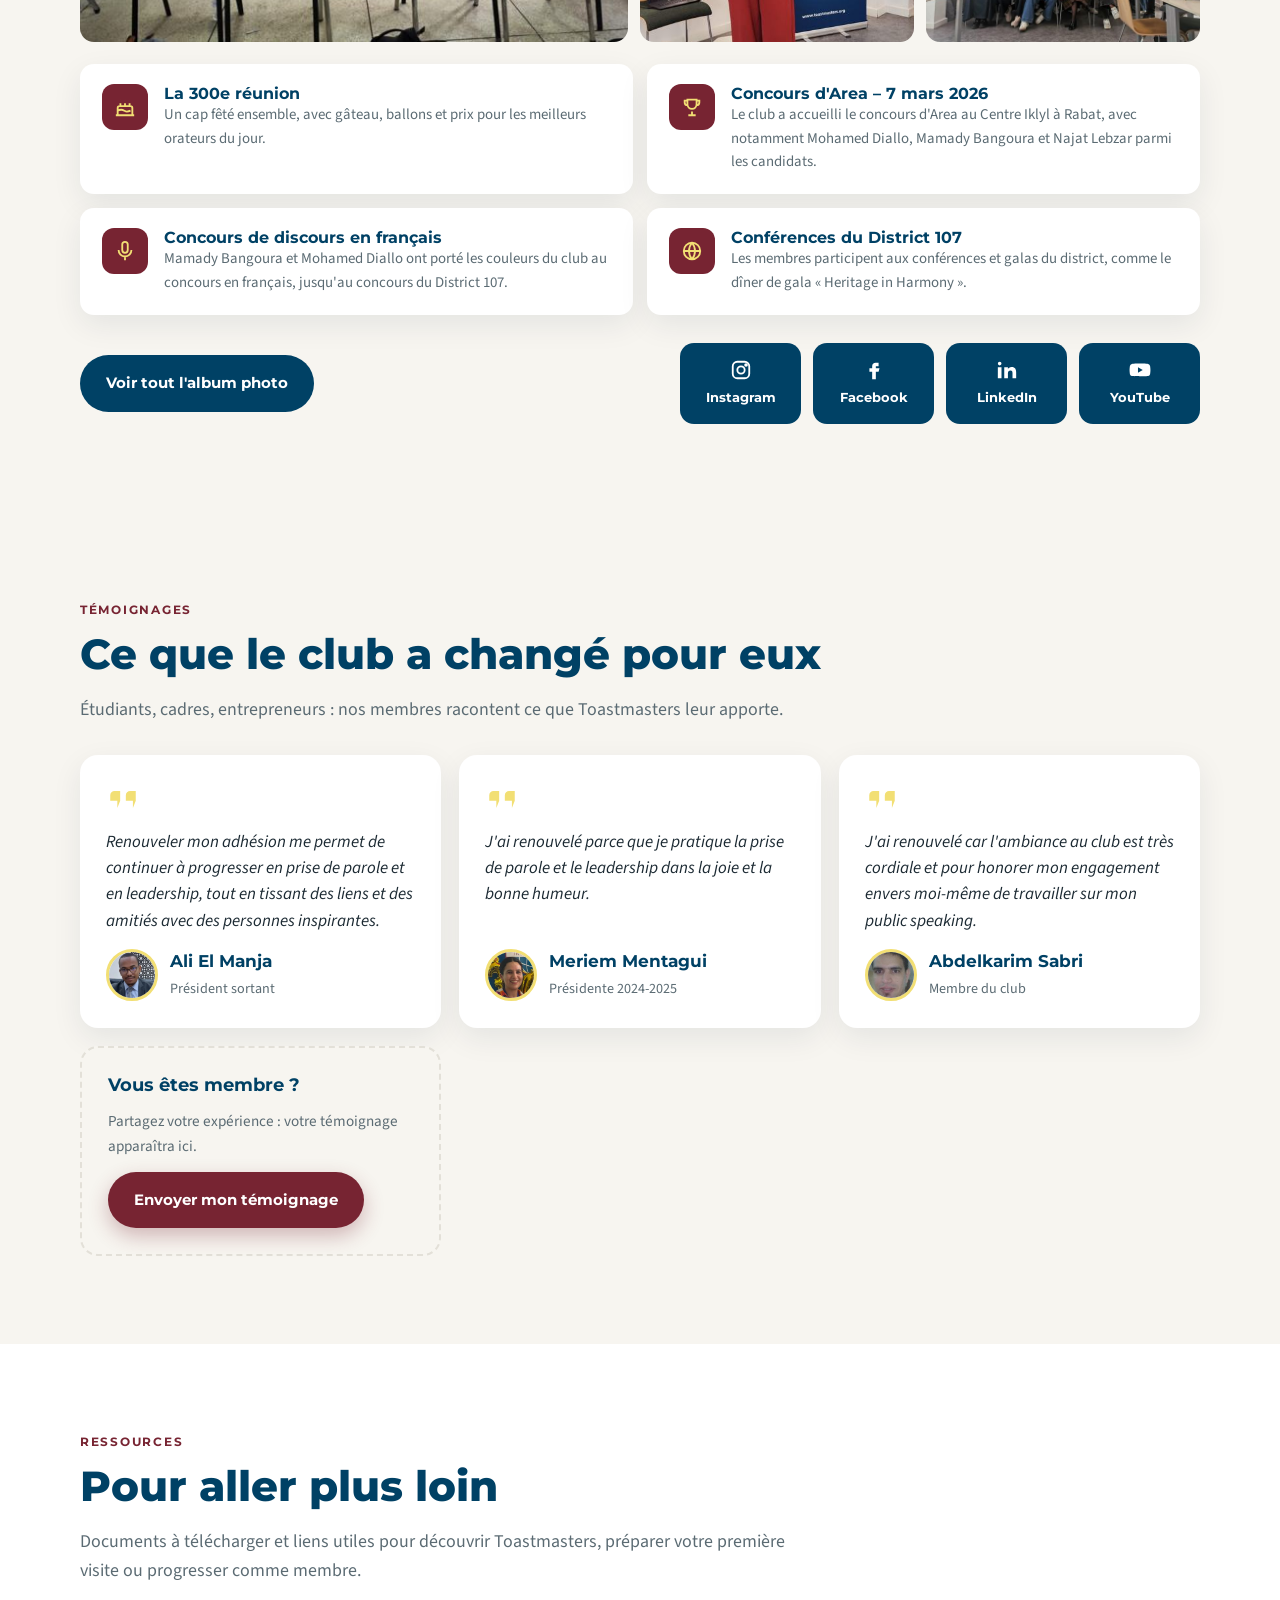
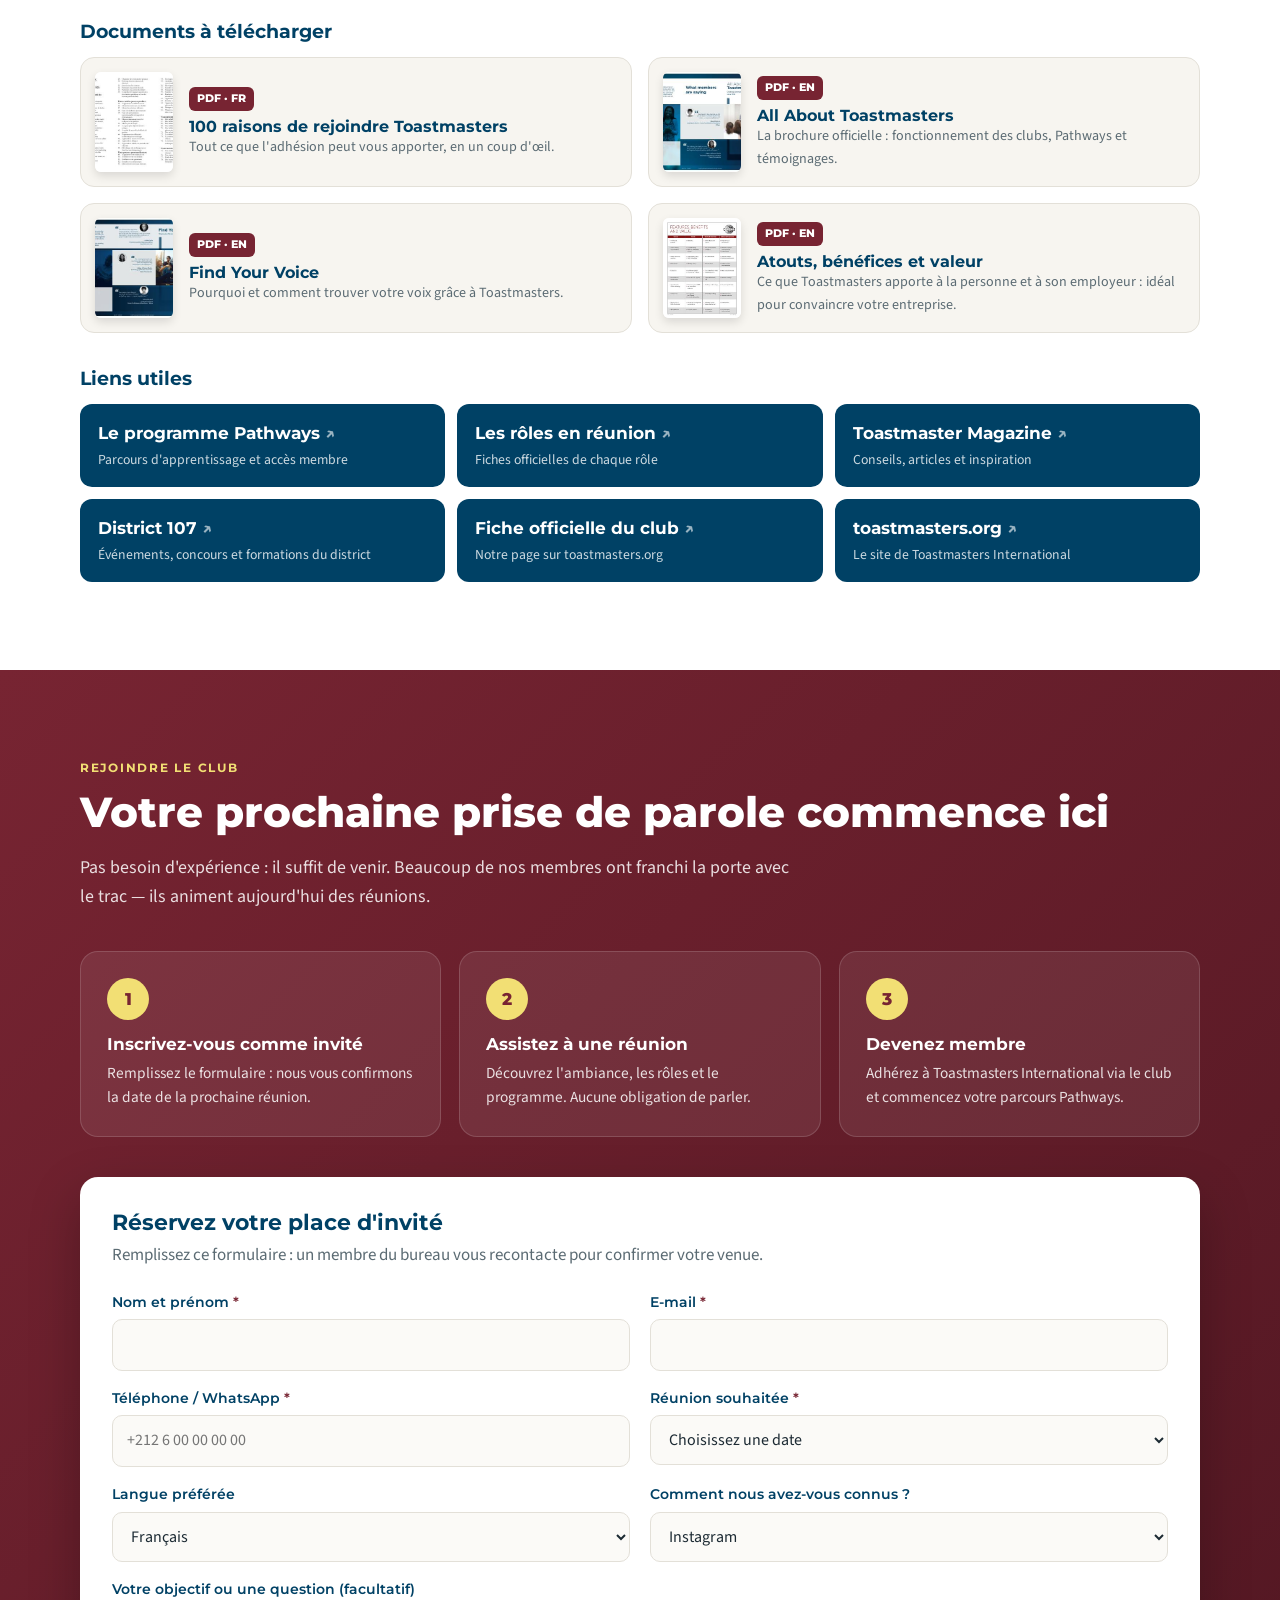
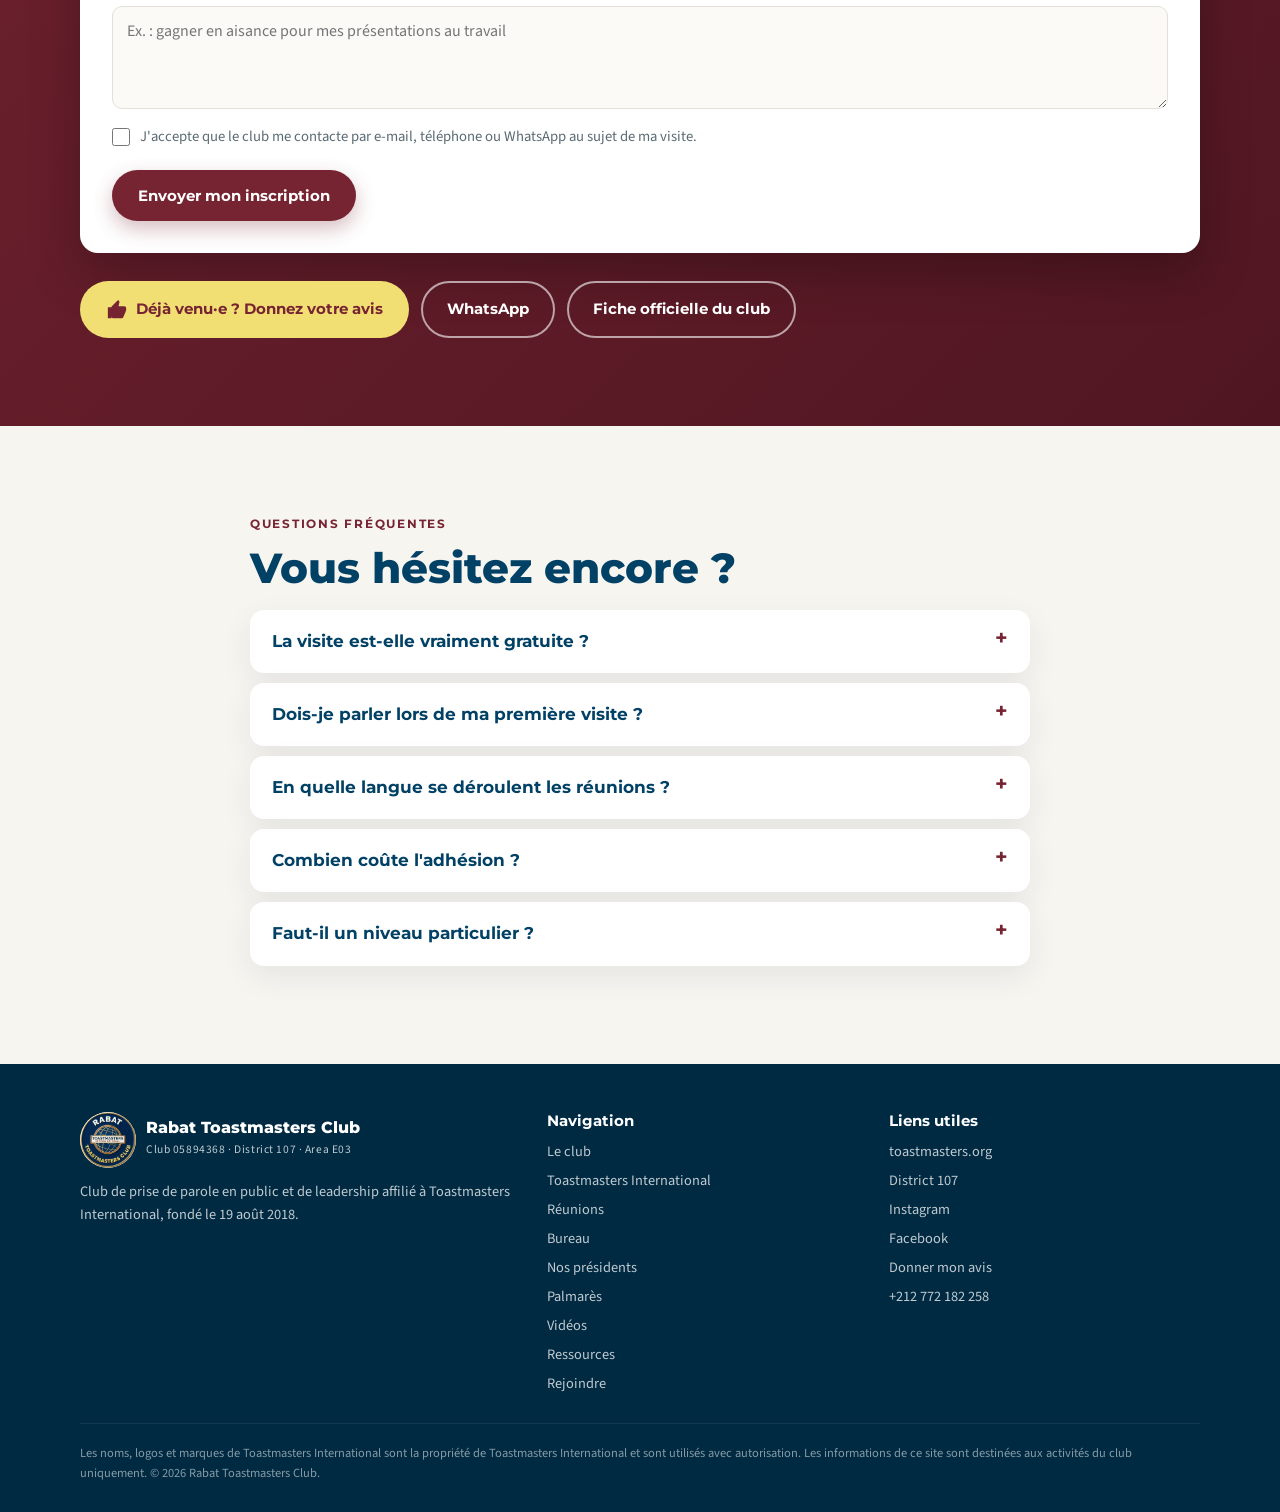
==== commit 5c41d6da: "Bureau : Amal Elalami, nouvelle secrétaire Co-Authored-By: Claude Opus 5.5 <noreply@anthropic.com> C" ====
--- a/index.html
+++ b/index.html
@@ -188,7 +188,7 @@
       <div class="off reveal"><img src="img/officers/vpm.jpg" alt="Afaf Boulanouar"><h4>Afaf Boulanouar</h4><p data-i18n="role_vpm">VP Adhésions</p></div>
       <div class="off reveal"><img src="img/officers/vppr.jpg" alt="Mamady Bangoura"><h4>Mamady Bangoura</h4><p data-i18n="role_vppr">VP Relations publiques</p></div>
       <div class="off reveal"><img src="img/officers/treasurer.jpg" alt="Zaineb Bouali"><h4>Zaineb Bouali</h4><p data-i18n="role_tr">Trésorière</p></div>
-      <div class="off reveal"><img src="img/officers/secretary.jpg" alt="Samir Belhajjam"><h4>Samir Belhajjam</h4><p data-i18n="role_sec">Secrétaire</p></div>
+      <div class="off reveal"><img src="img/officers/secretary.jpg" alt="Amal Elalami"><h4>Amal Elalami</h4><p data-i18n="role_sec">Secrétaire</p></div>
       <div class="off reveal"><img src="img/officers/saa.jpg" alt="Oumaima Hajri"><h4>Oumaima Hajri</h4><p data-i18n="role_saa">Sergent d'armes</p></div>
       <div class="off reveal"><img src="img/officers/ipp.jpg" alt="Ali El Manja"><h4>Ali El Manja</h4><p data-i18n="role_ipp">Président sortant</p></div>
     </div>
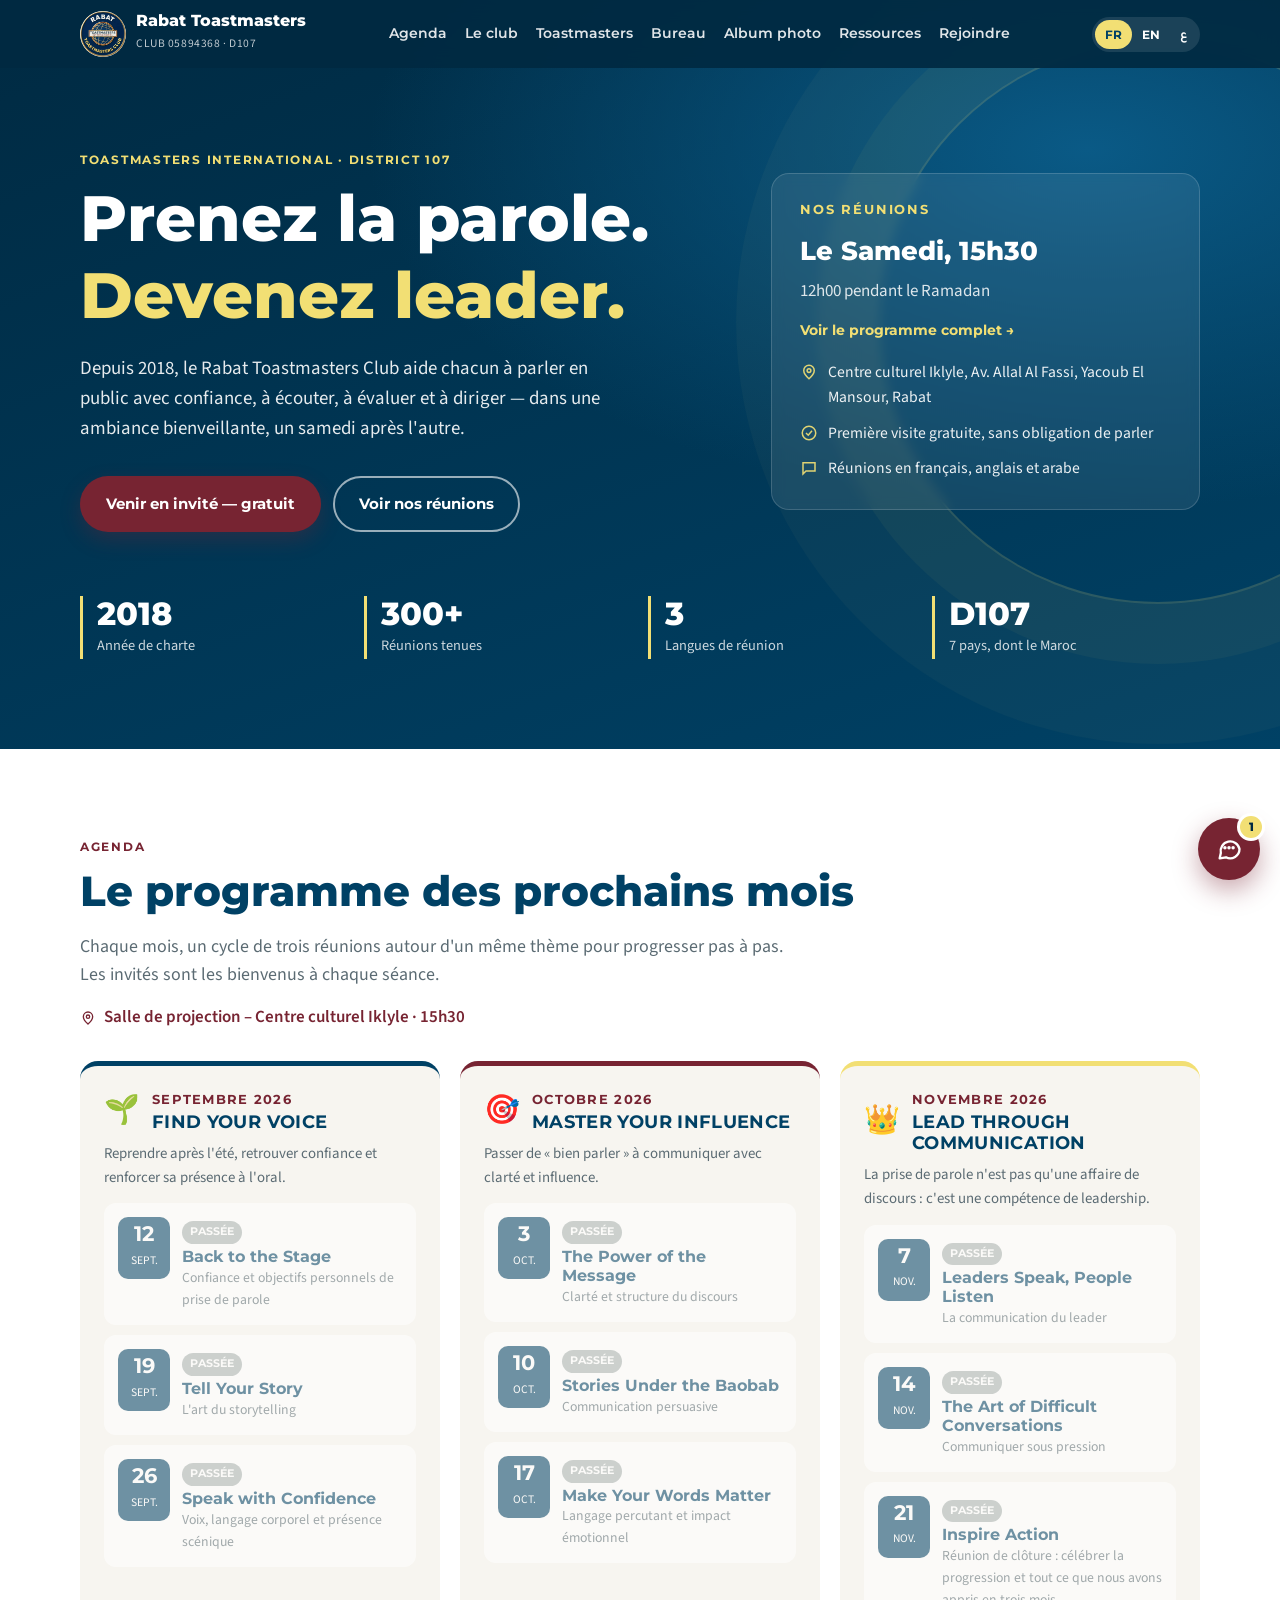
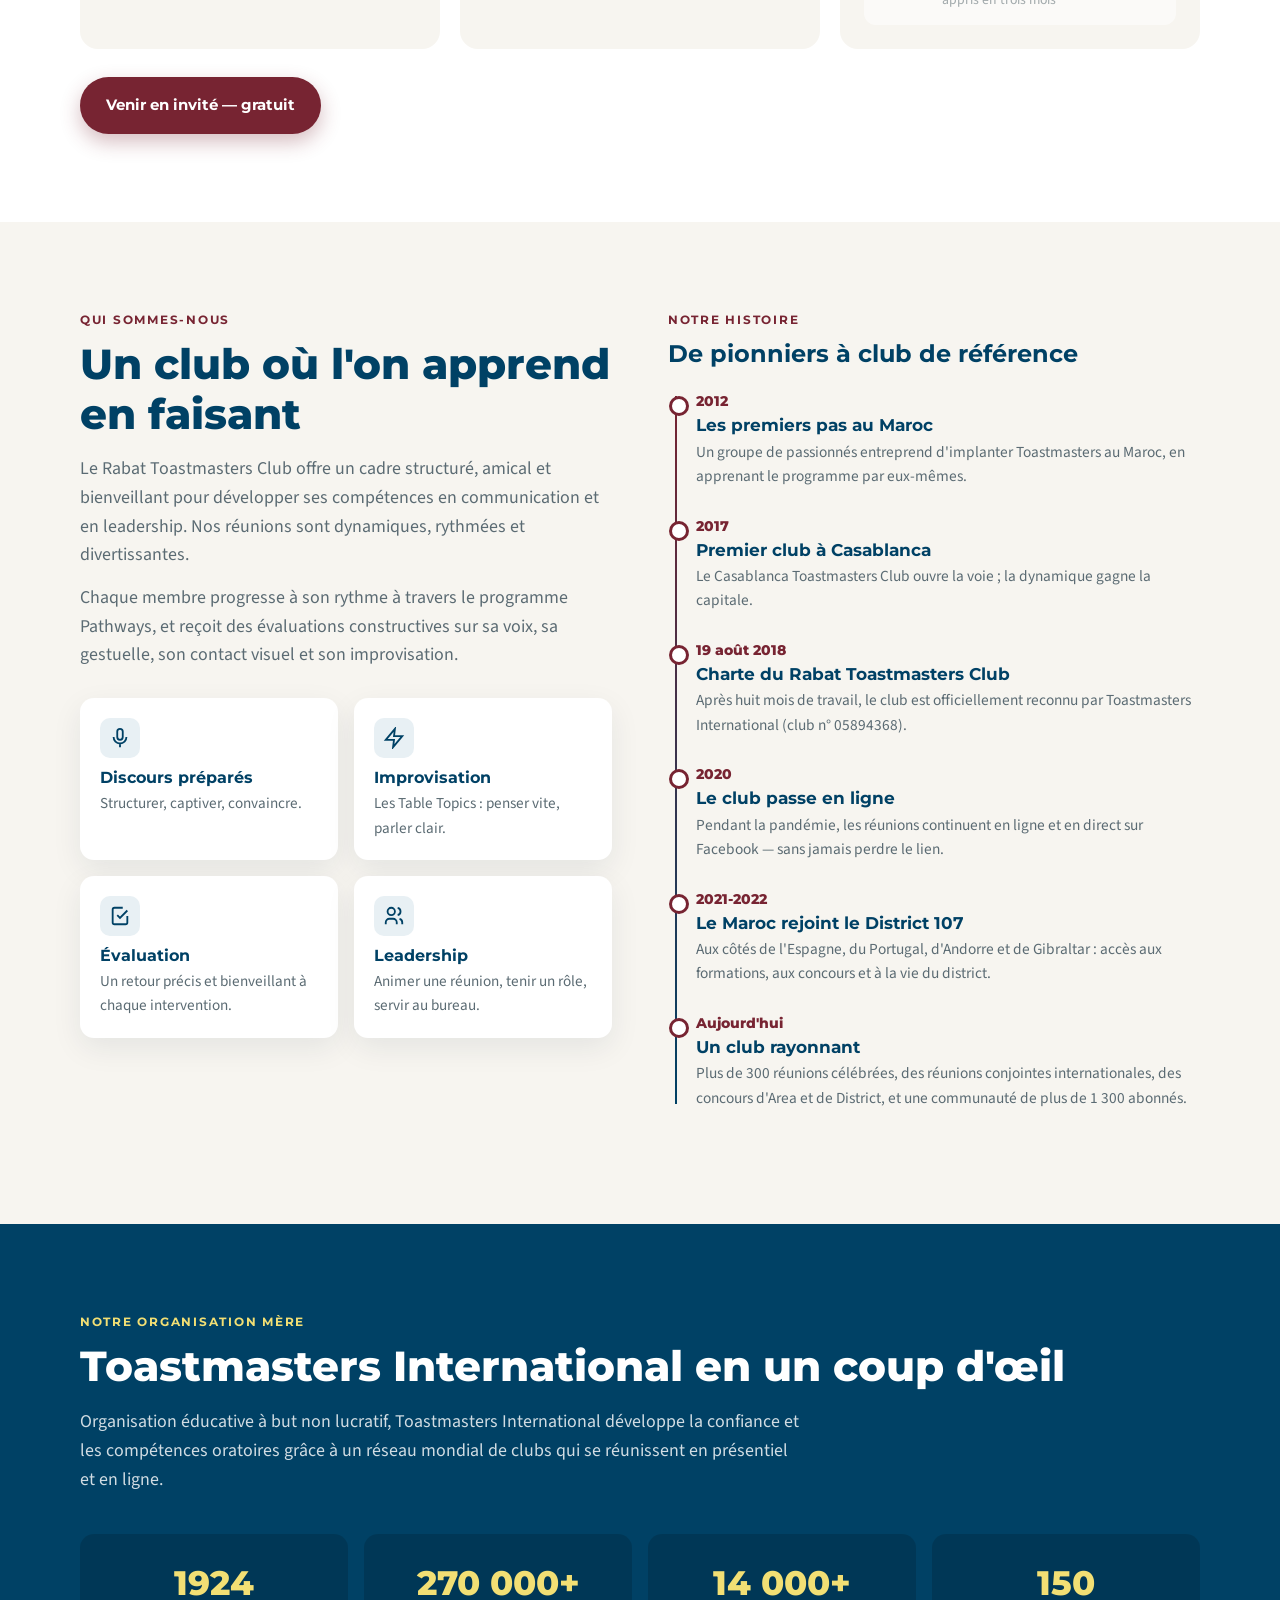
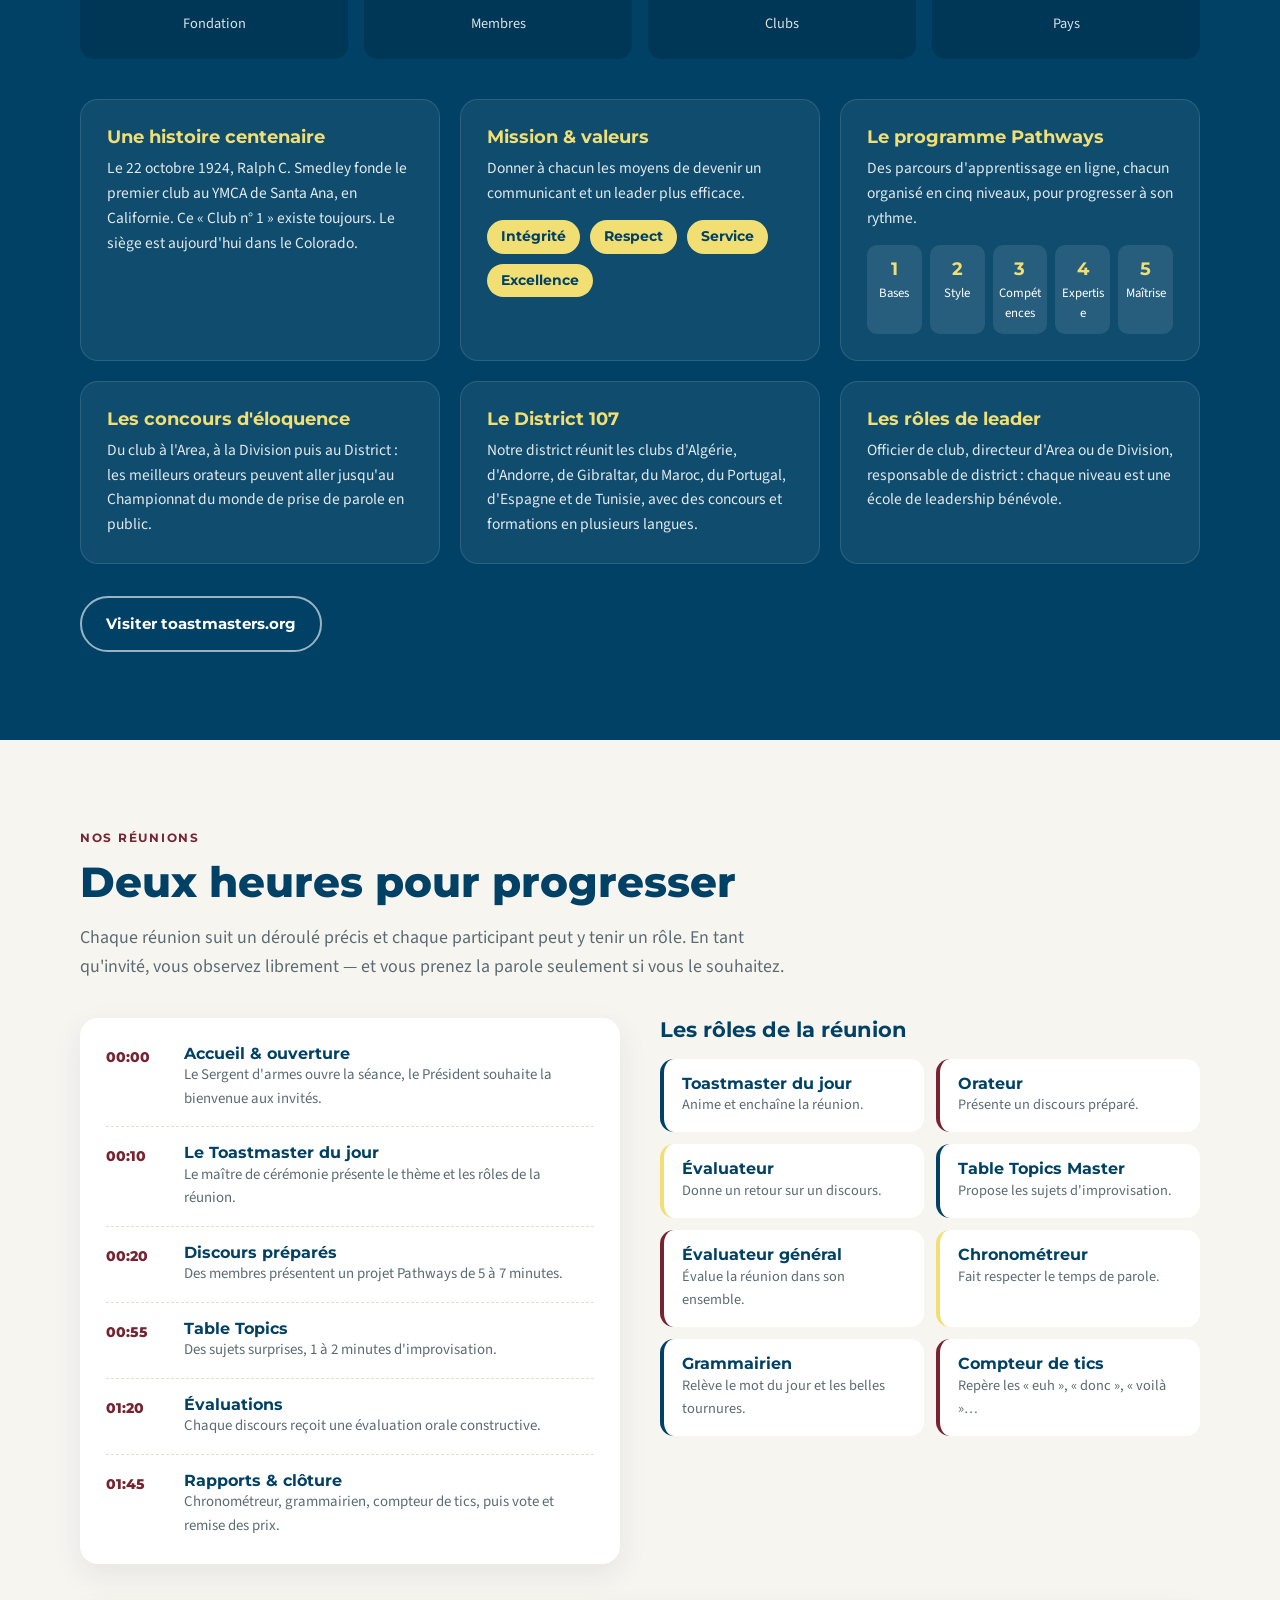
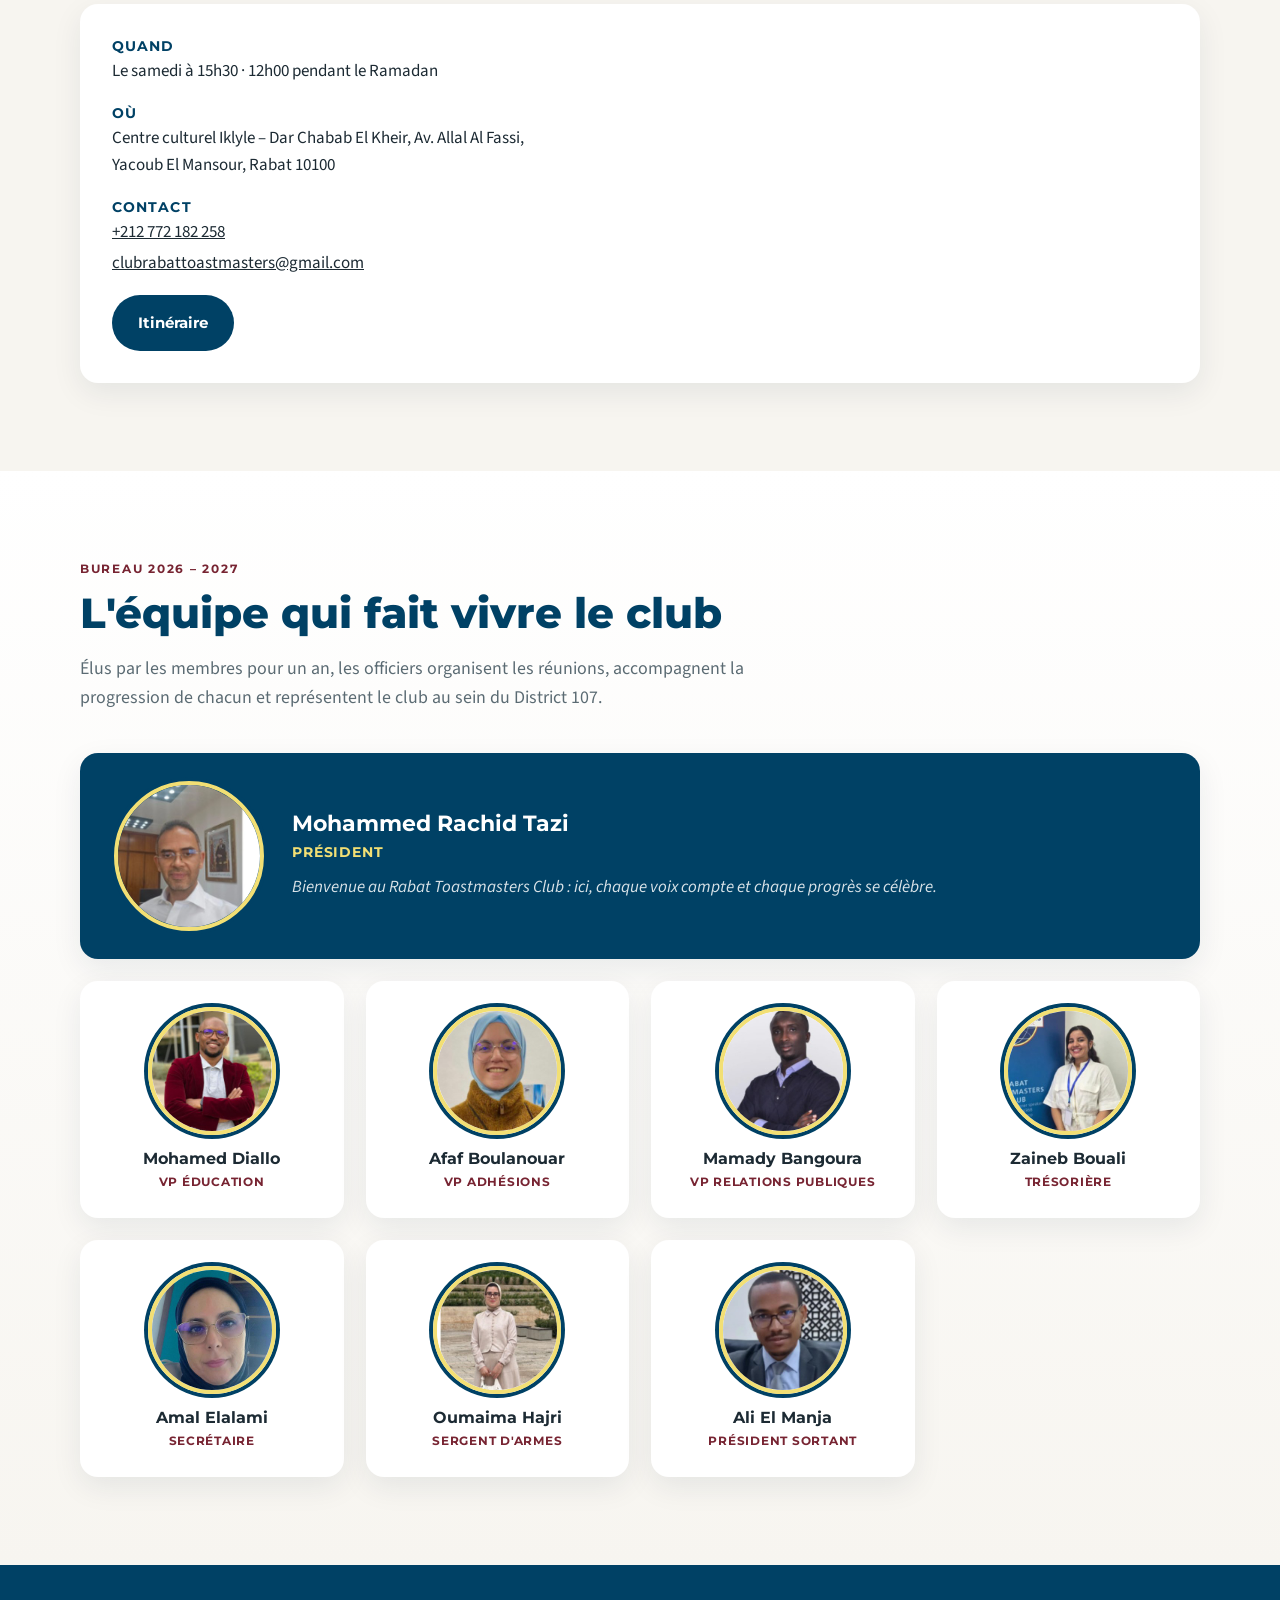
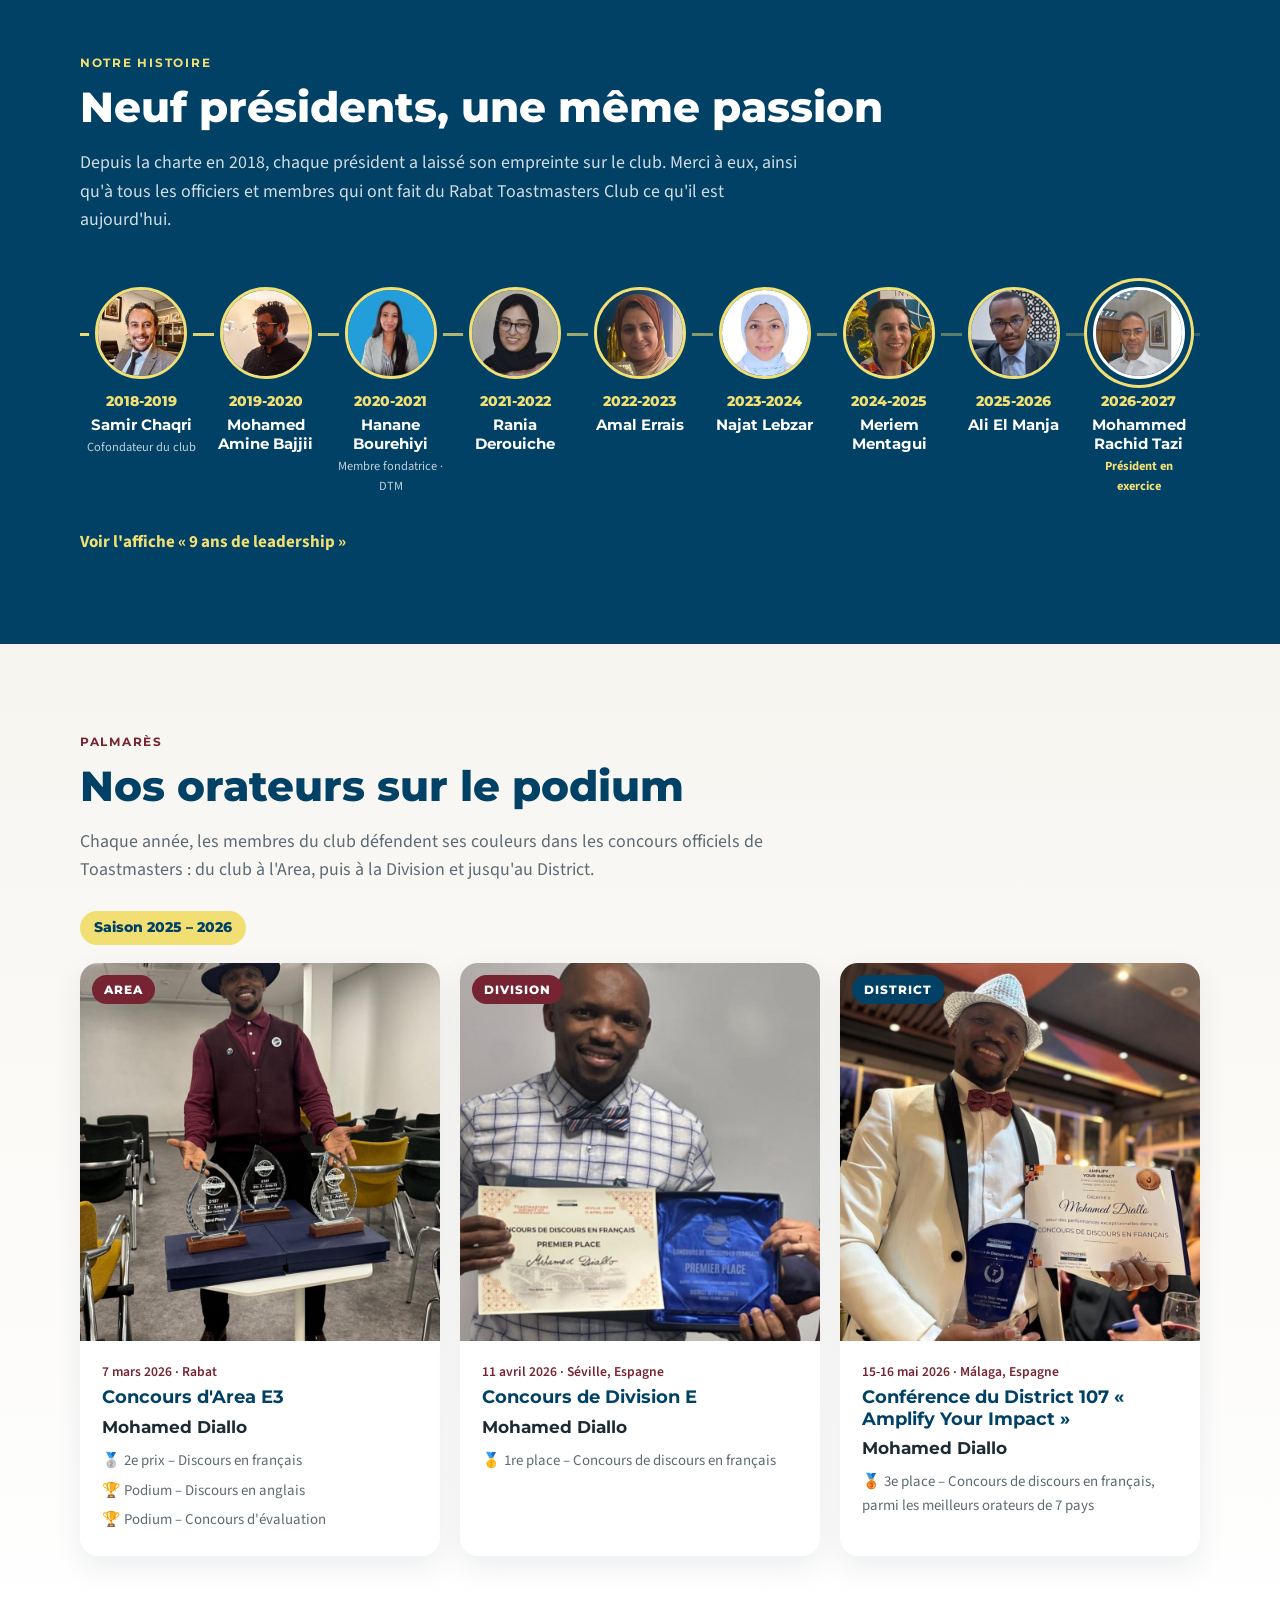
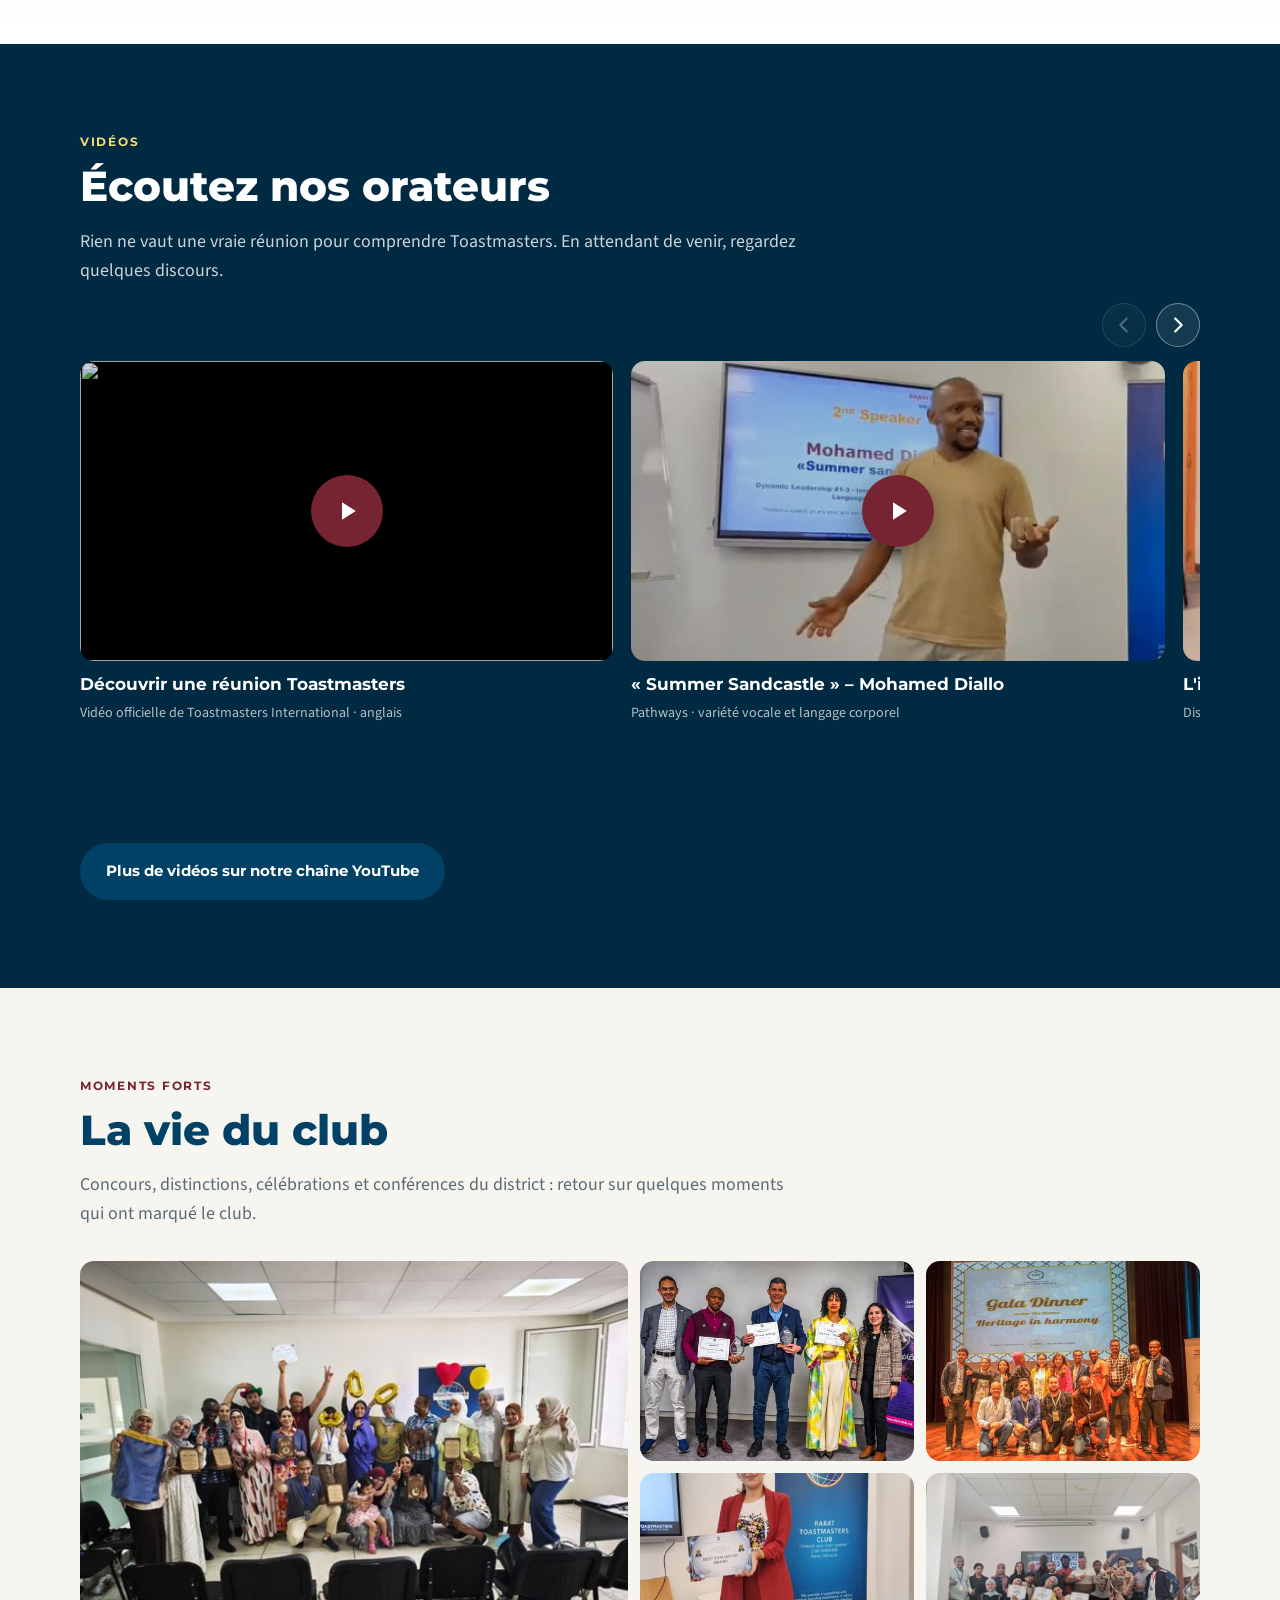
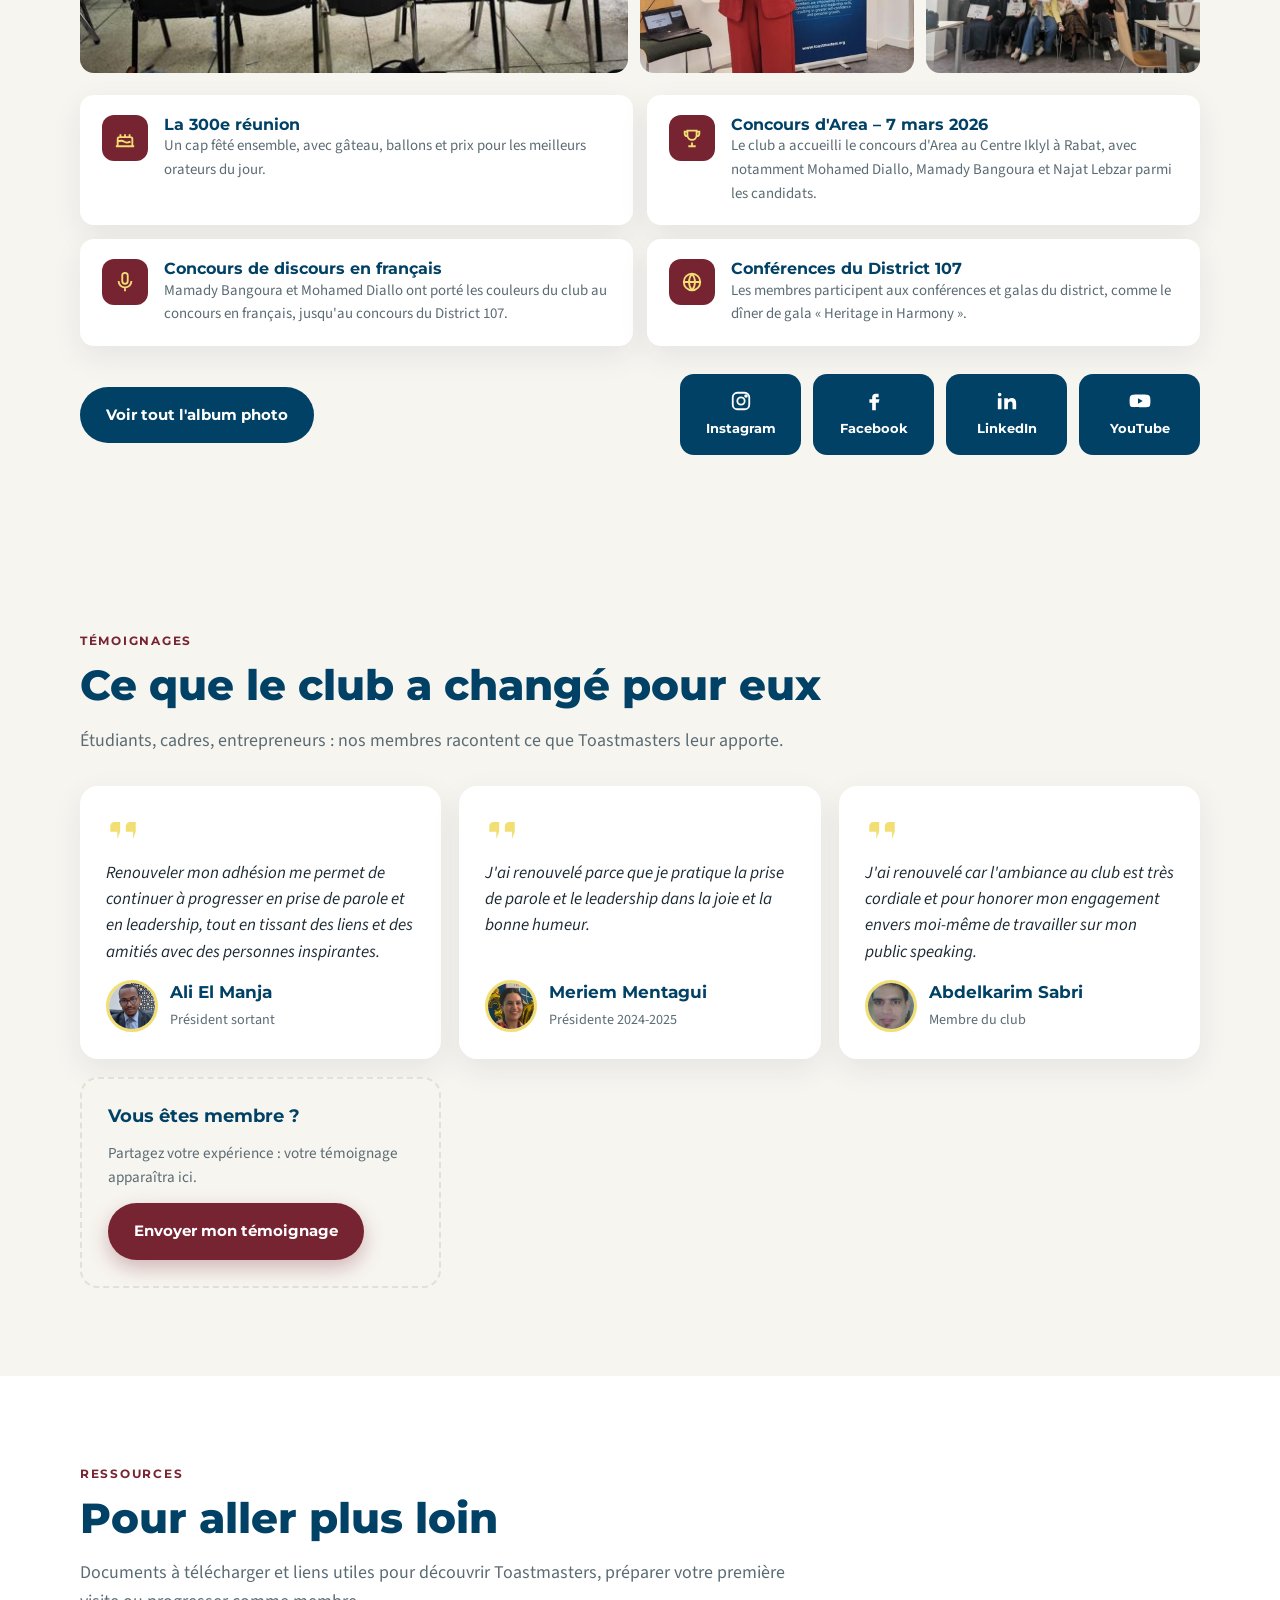
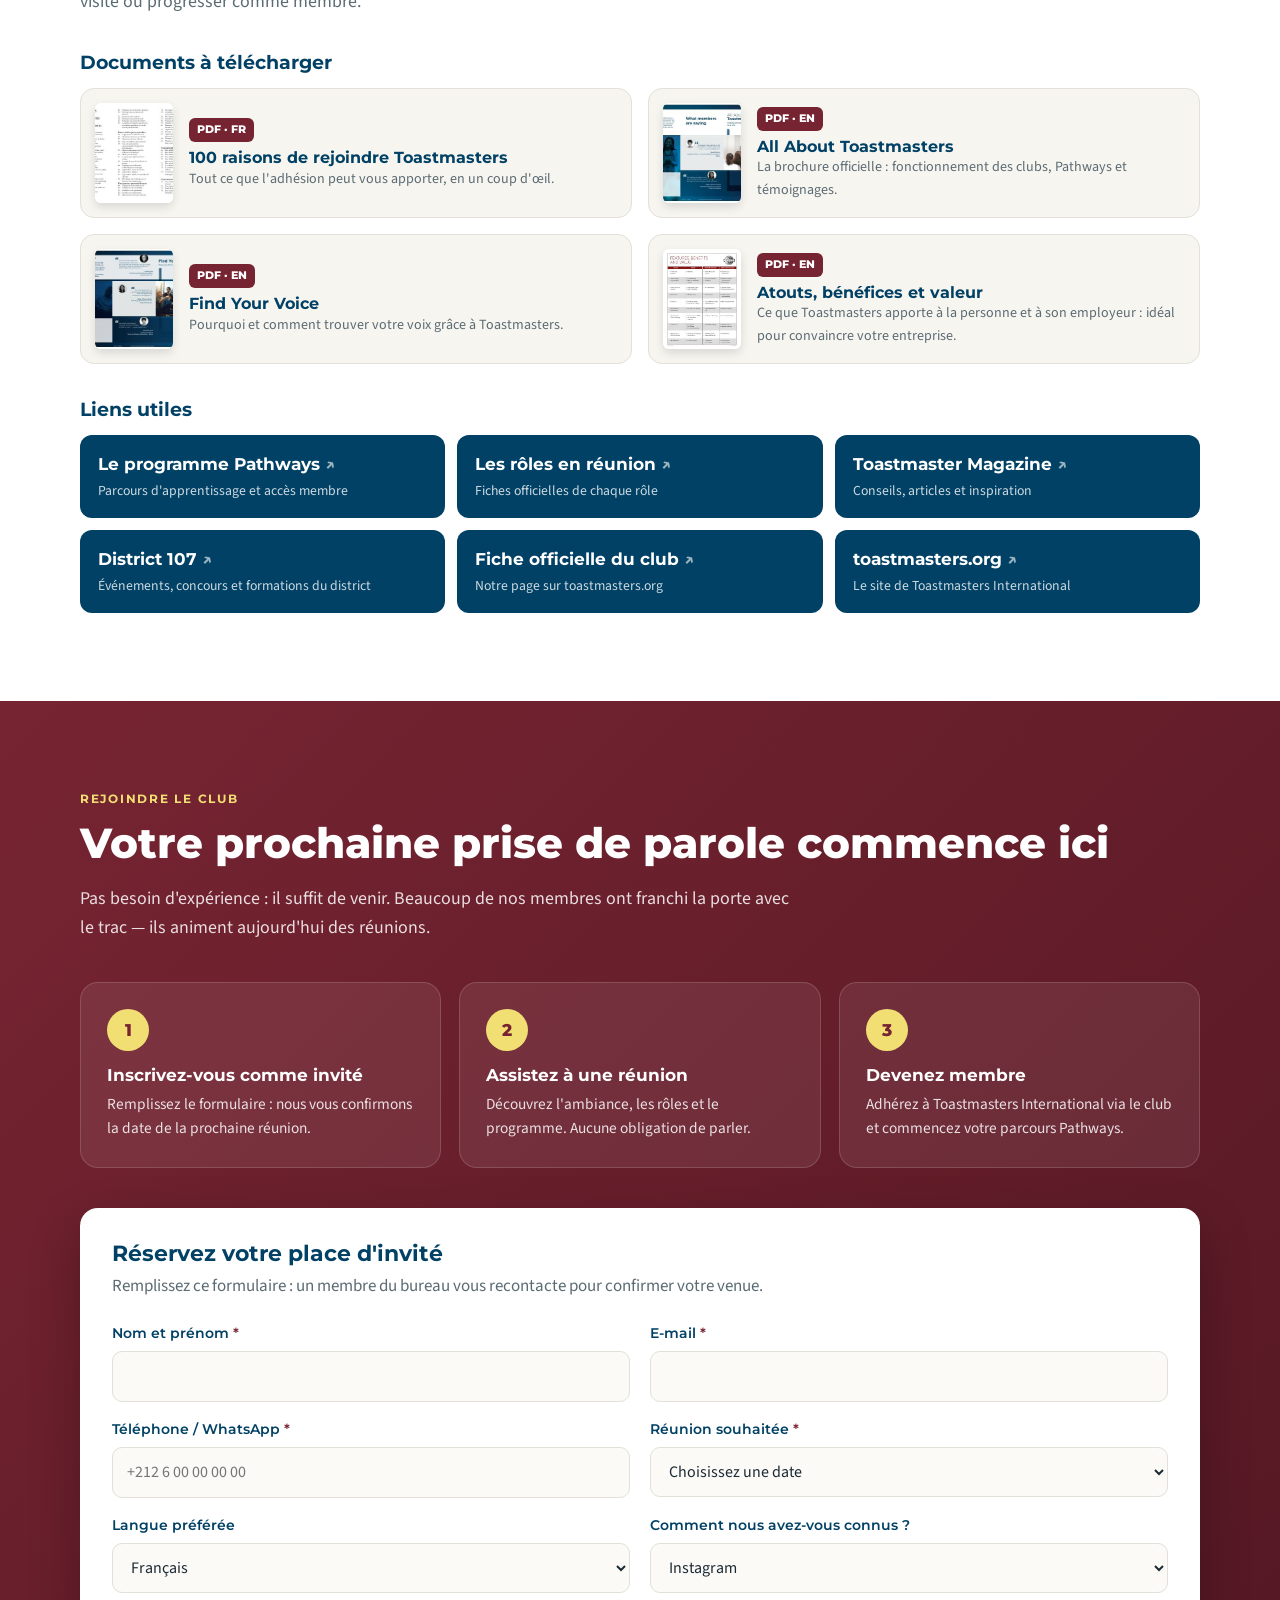
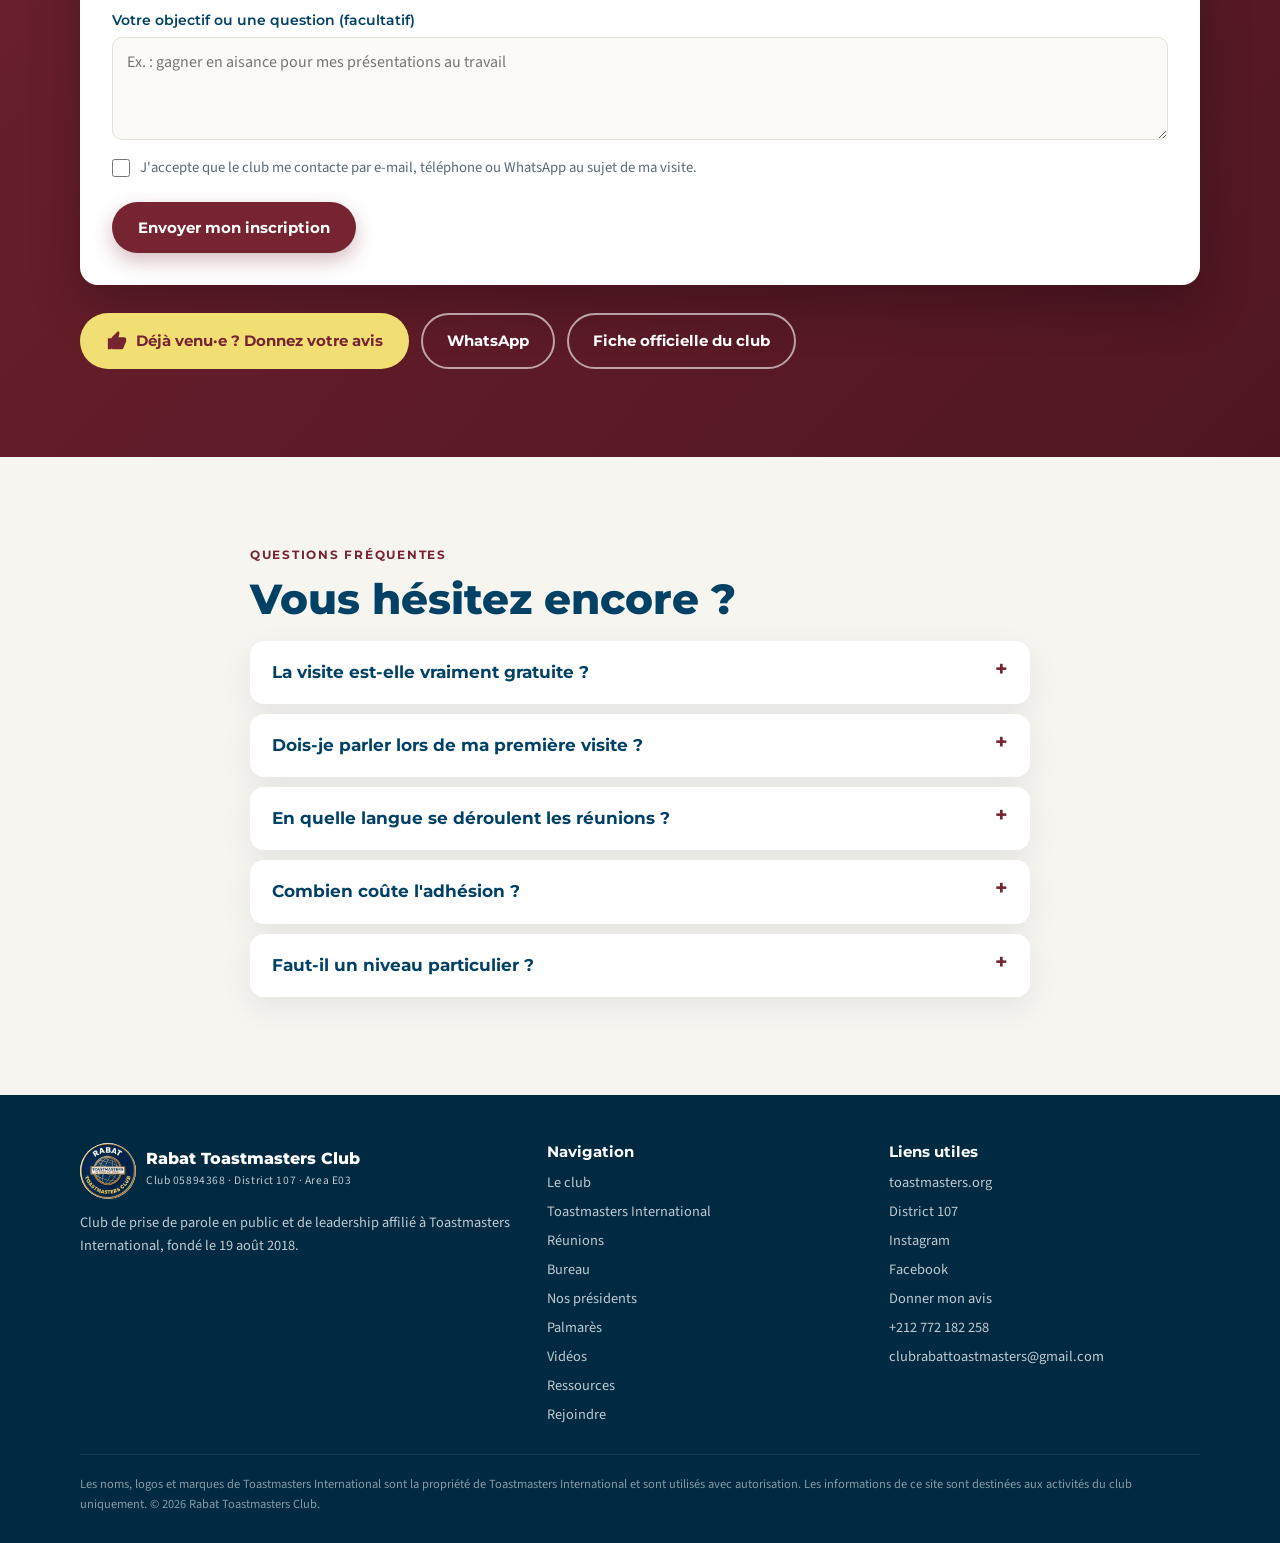
==== commit 31fab5c0: "Contact : adresse e-mail du club (section réunions, pied de page, assistant) Co-Authored-By: Claude " ====
--- a/index.html
+++ b/index.html
@@ -169,7 +169,7 @@
       <div class="info">
         <div><b data-i18n="w1">Quand</b><span data-i18n="w1v">Le samedi à 15h30 · 12h00 pendant le Ramadan</span></div>
         <div><b data-i18n="w2">Où</b><span data-i18n="w2v">Centre culturel Iklyle – Dar Chabab El Kheir, Av. Allal Al Fassi, Yacoub El Mansour, Rabat 10100</span></div>
-        <div><b data-i18n="w3">Contact</b><a href="tel:+212772182258" dir="ltr">+212 772 182 258</a></div>
+        <div><b data-i18n="w3">Contact</b><a href="tel:+212772182258" dir="ltr">+212 772 182 258</a><a class="mail" href="mailto:clubrabattoastmasters@gmail.com" dir="ltr">clubrabattoastmasters@gmail.com</a></div>
         <a class="btn btn-blue" href="https://www.google.com/maps/dir/?api=1&destination=34.01149,-6.83149" target="_blank" rel="noopener" data-i18n="w_btn">Itinéraire</a>
       </div>
       <iframe title="Carte" loading="lazy" src="https://www.openstreetmap.org/export/embed.html?bbox=-6.8415%2C34.0065%2C-6.8215%2C34.0165&layer=mapnik&marker=34.01149%2C-6.83149"></iframe>
@@ -422,7 +422,7 @@
         <li><a href="https://www.tmdistrict107.org/" target="_blank" rel="noopener">District 107</a></li>
         <li><a href="https://www.instagram.com/rabat_toastmasters_club/" target="_blank" rel="noopener">Instagram</a></li>
         <li><a href="https://www.facebook.com/rabattoastmastersclub" target="_blank" rel="noopener">Facebook</a></li>
-        <li><a href="https://forms.gle/4KZZpSZ37iUzudji7" target="_blank" rel="noopener" data-i18n="ft_avis">Donner mon avis</a></li><li><a href="tel:+212772182258" dir="ltr">+212 772 182 258</a></li></ul></div>
+        <li><a href="https://forms.gle/4KZZpSZ37iUzudji7" target="_blank" rel="noopener" data-i18n="ft_avis">Donner mon avis</a></li><li><a href="tel:+212772182258" dir="ltr">+212 772 182 258</a></li><li><a href="mailto:clubrabattoastmasters@gmail.com" dir="ltr">clubrabattoastmasters@gmail.com</a></li></ul></div>
     </div>
     <p class="legal" data-i18n="legal">Les noms, logos et marques de Toastmasters International sont la propriété de Toastmasters International et sont utilisés avec autorisation. Les informations de ce site sont destinées aux activités du club uniquement. © <span id="yr"></span> Rabat Toastmasters Club.</p>
   </div>
--- a/css/style.css
+++ b/css/style.css
@@ -428,3 +428,4 @@
   .vid-row .vid-tall video,.vid-row .vid-tall iframe,.vid-row .vid-tall .yt{height:auto;aspect-ratio:9/16}
 }
 .vid-tall .play-lg{width:56px;height:56px}
+.where .info a.mail{display:block;margin-top:4px;word-break:break-all}
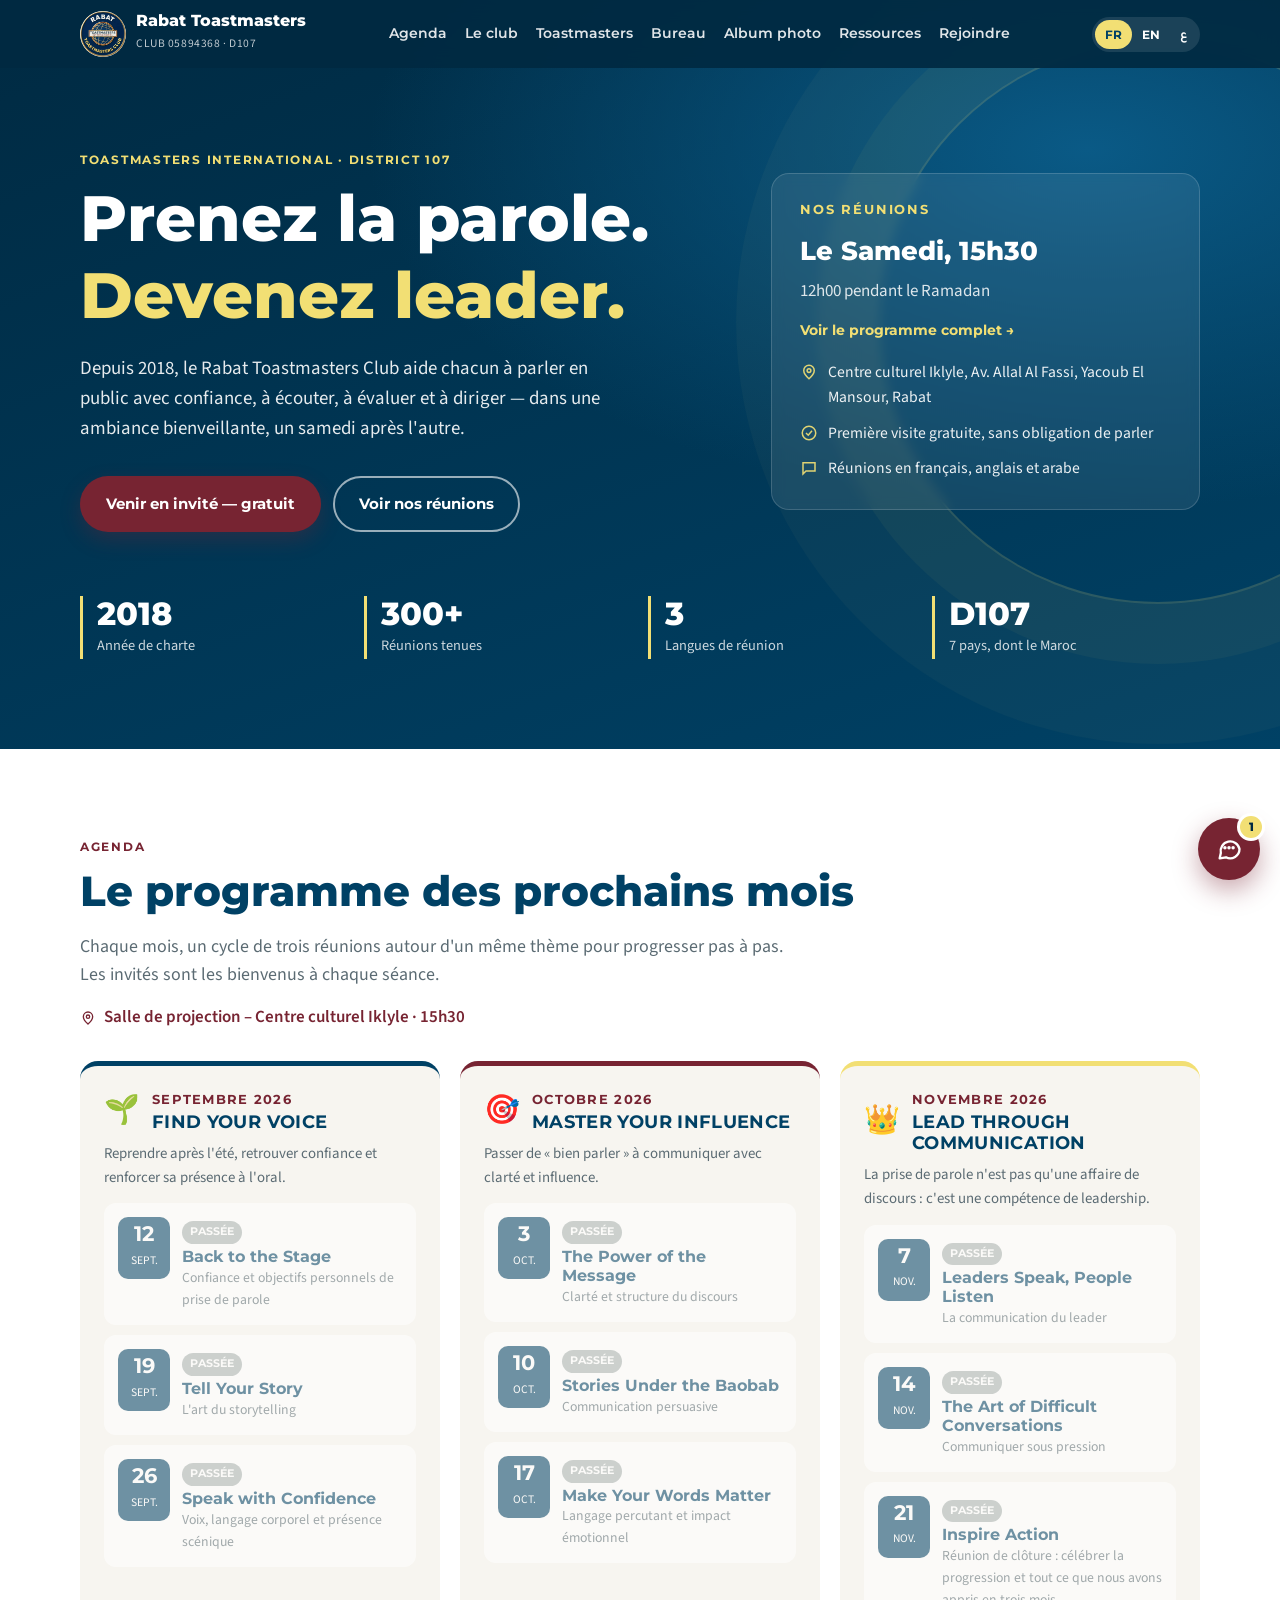
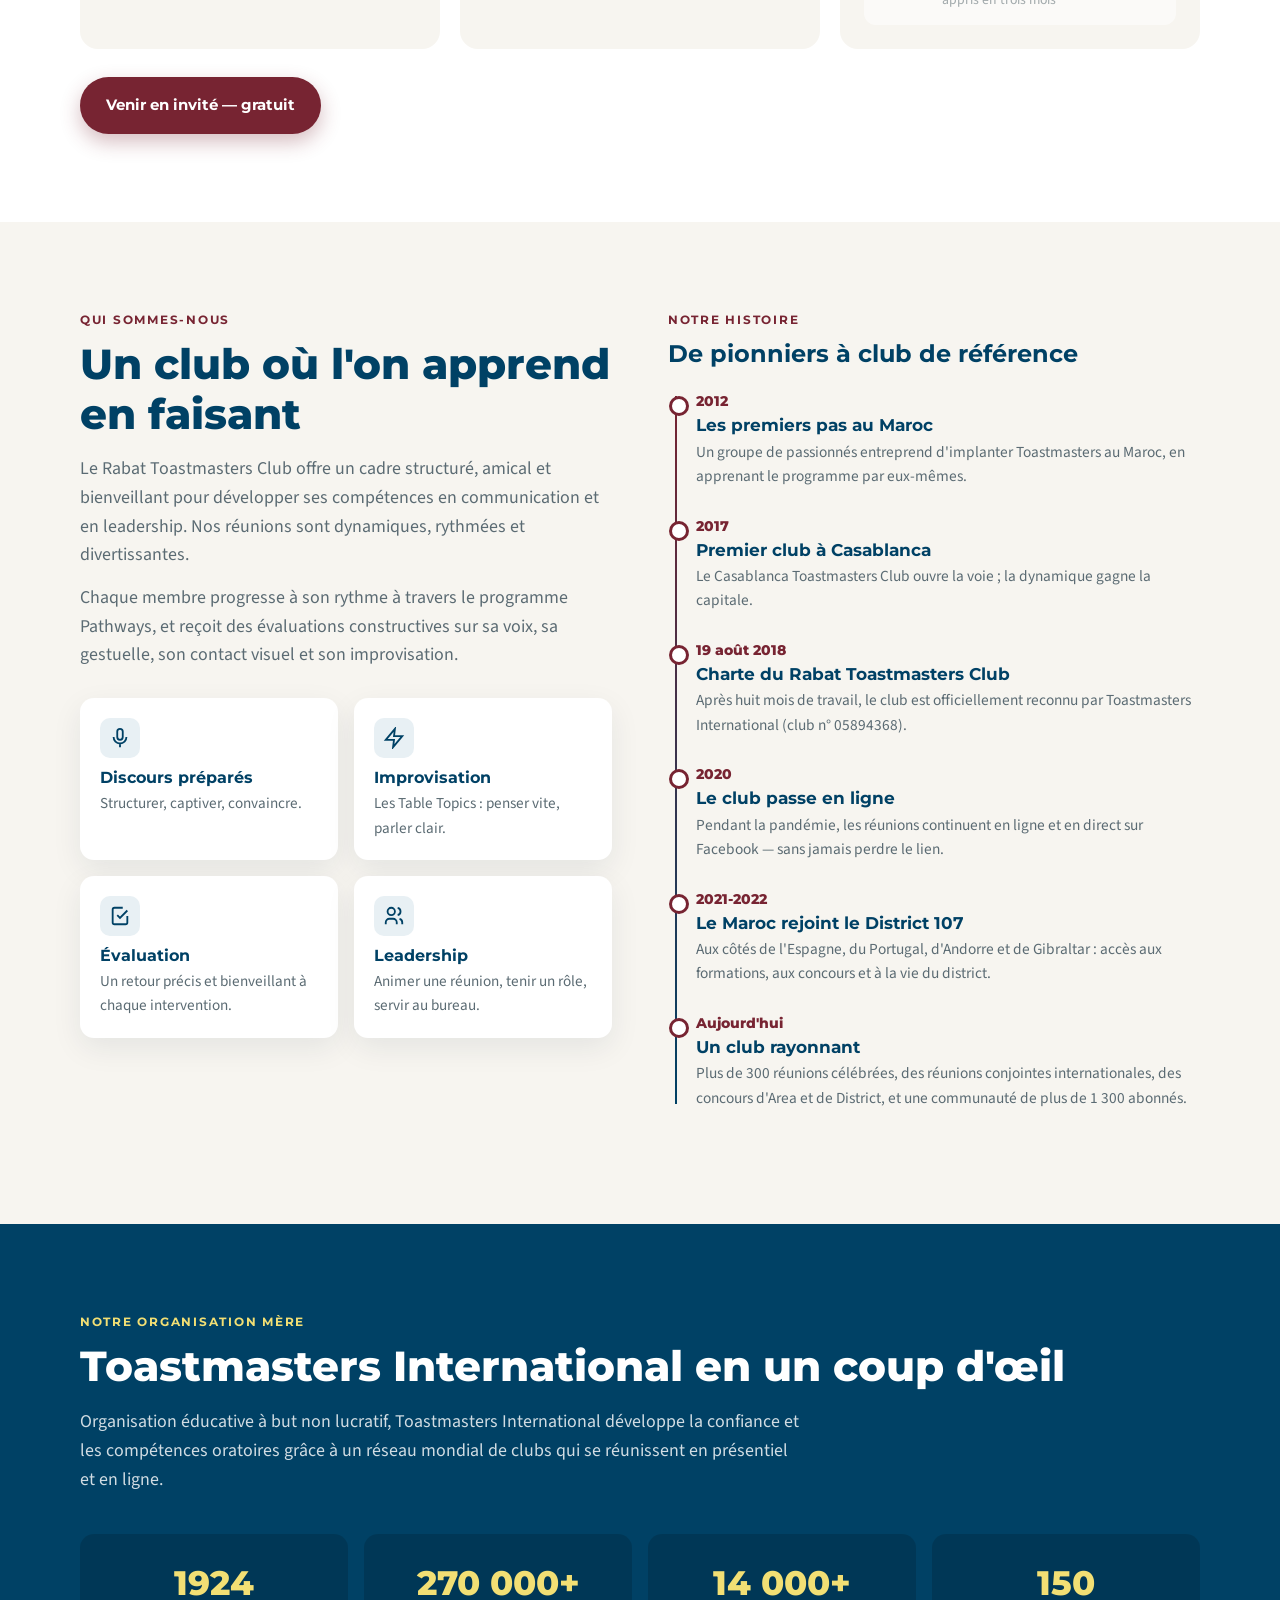
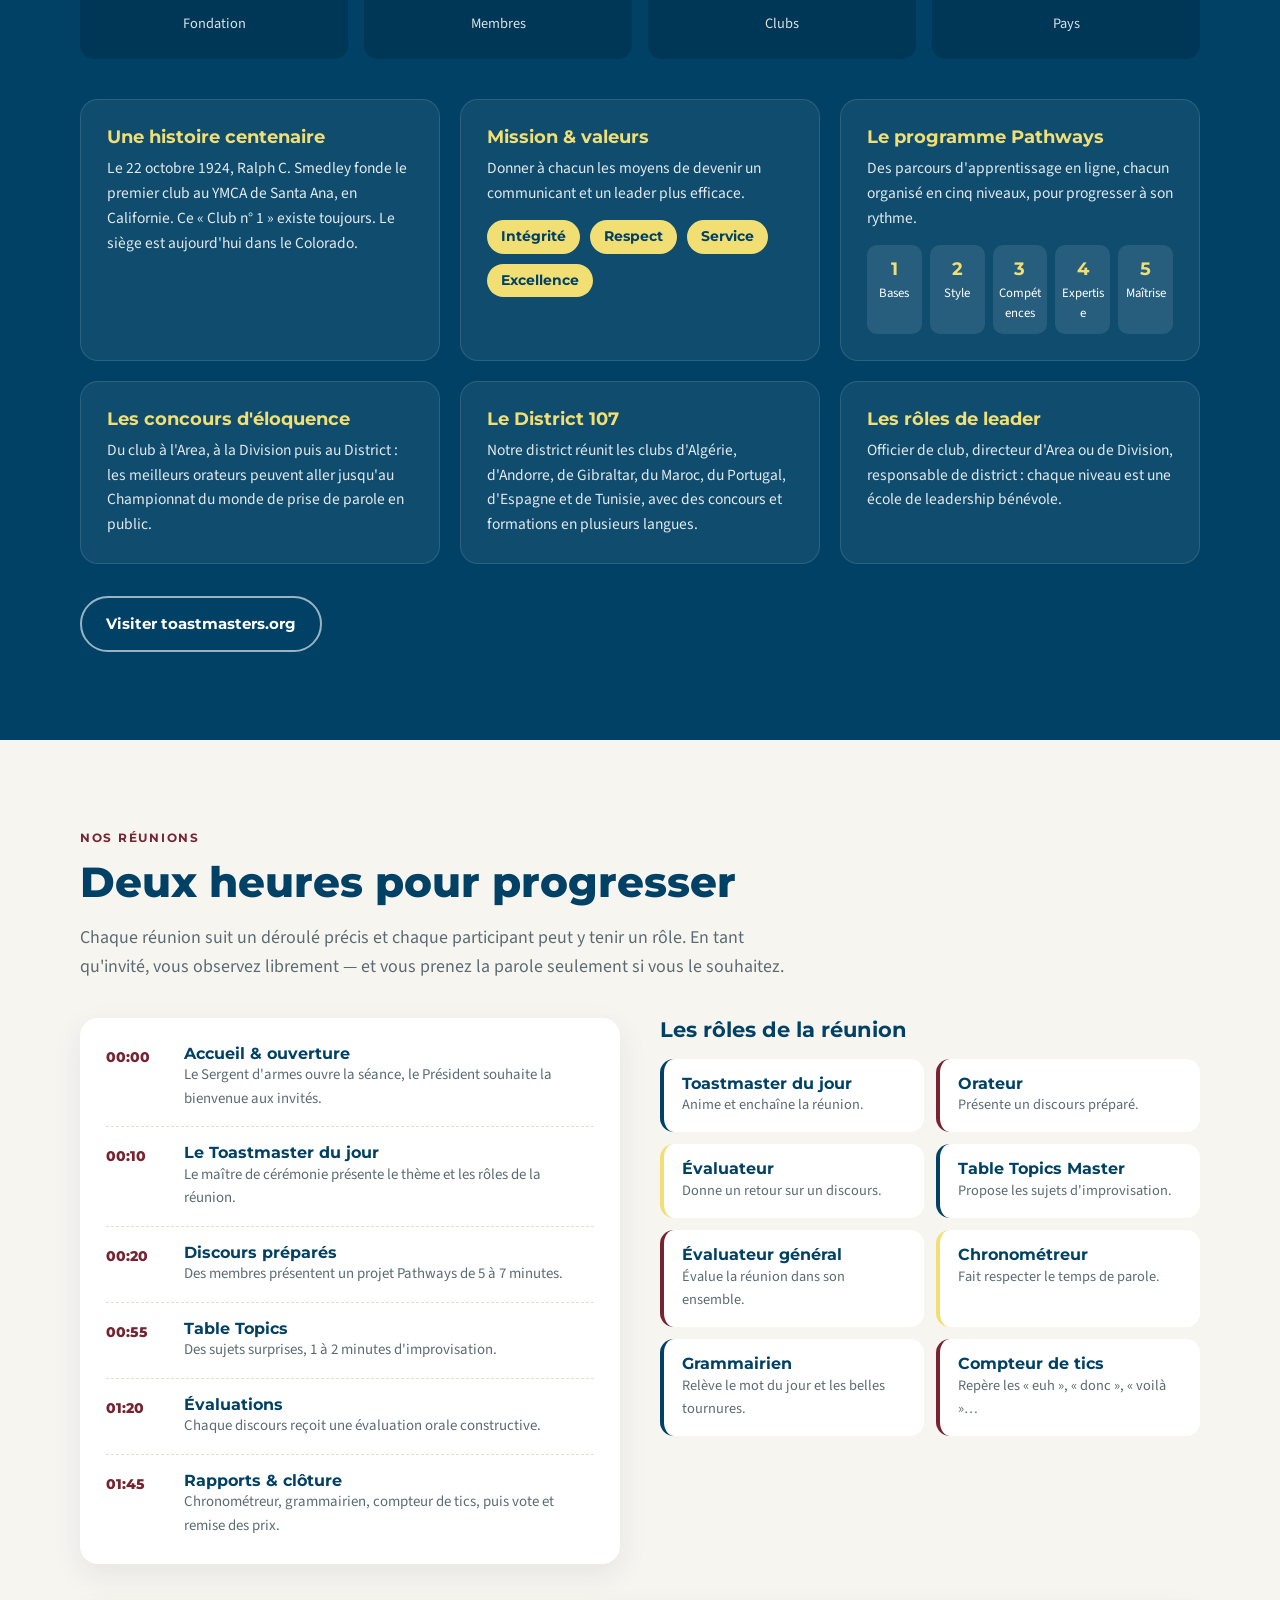
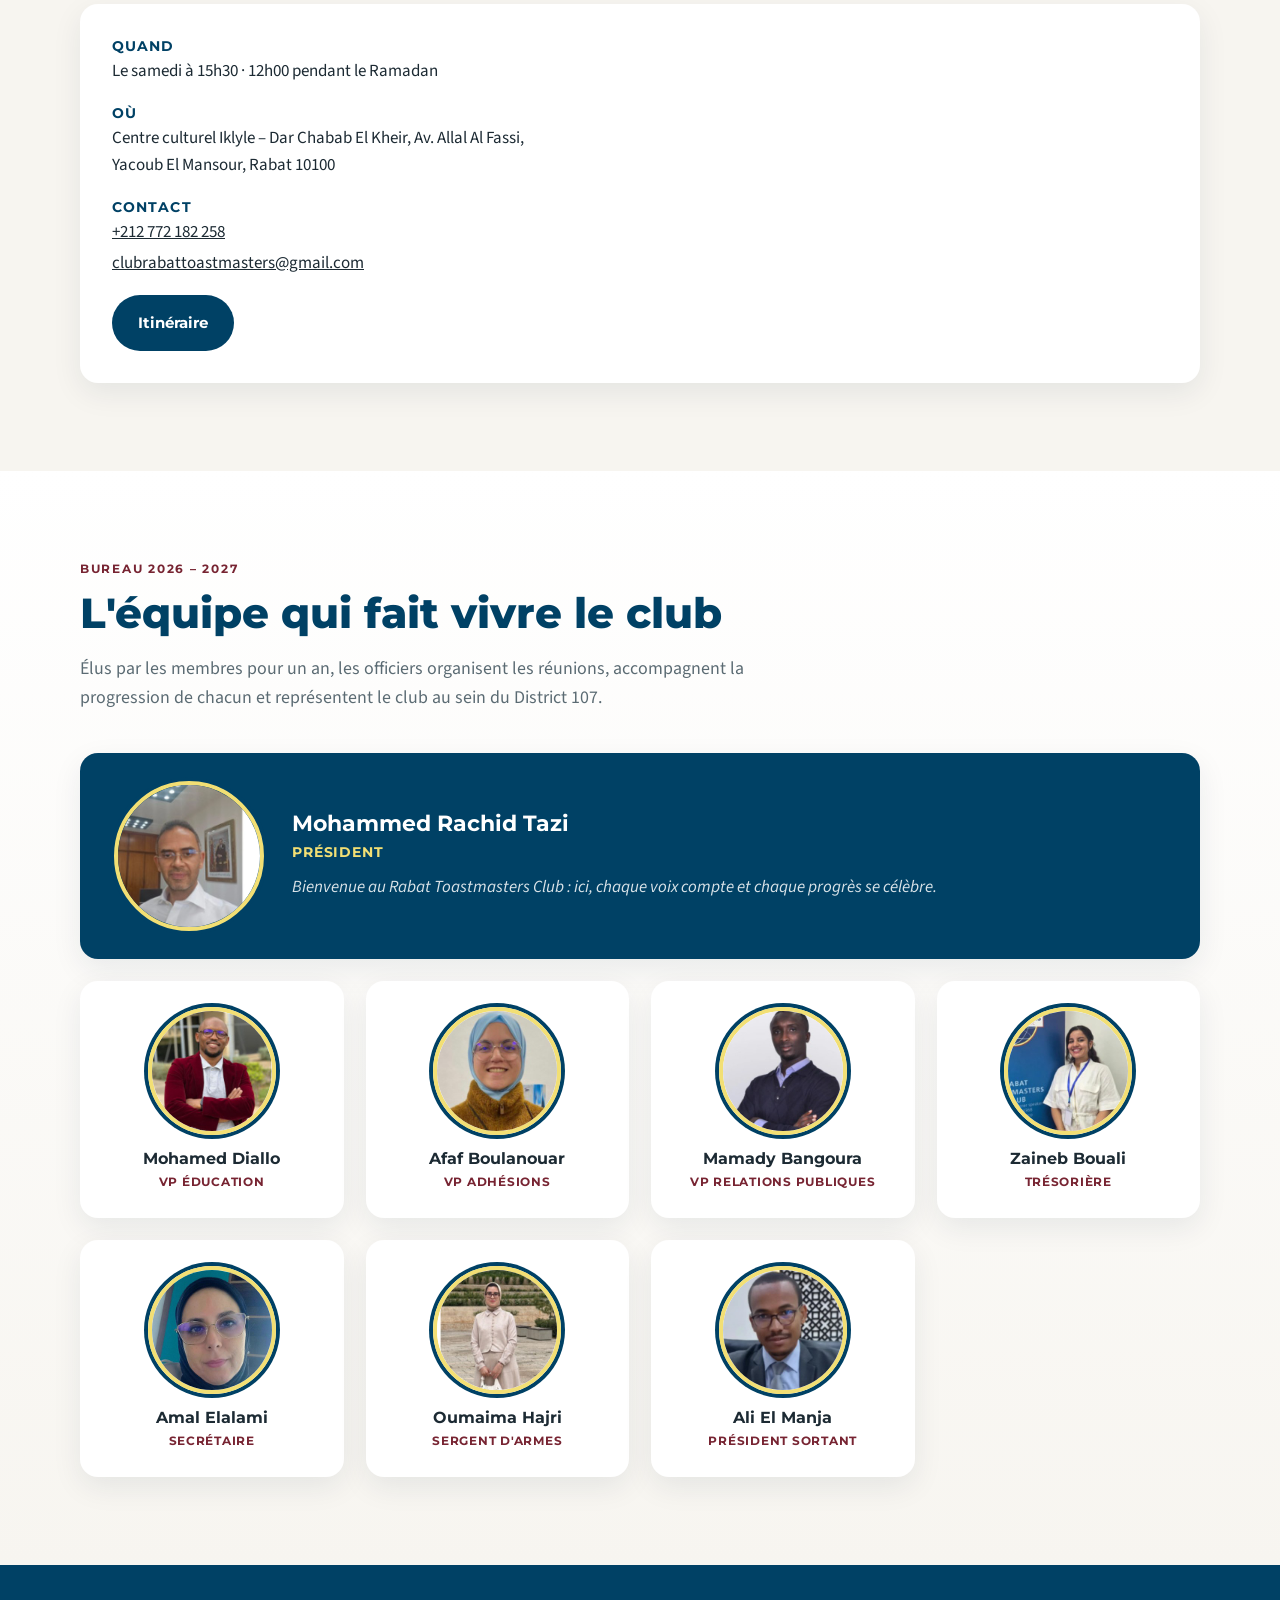
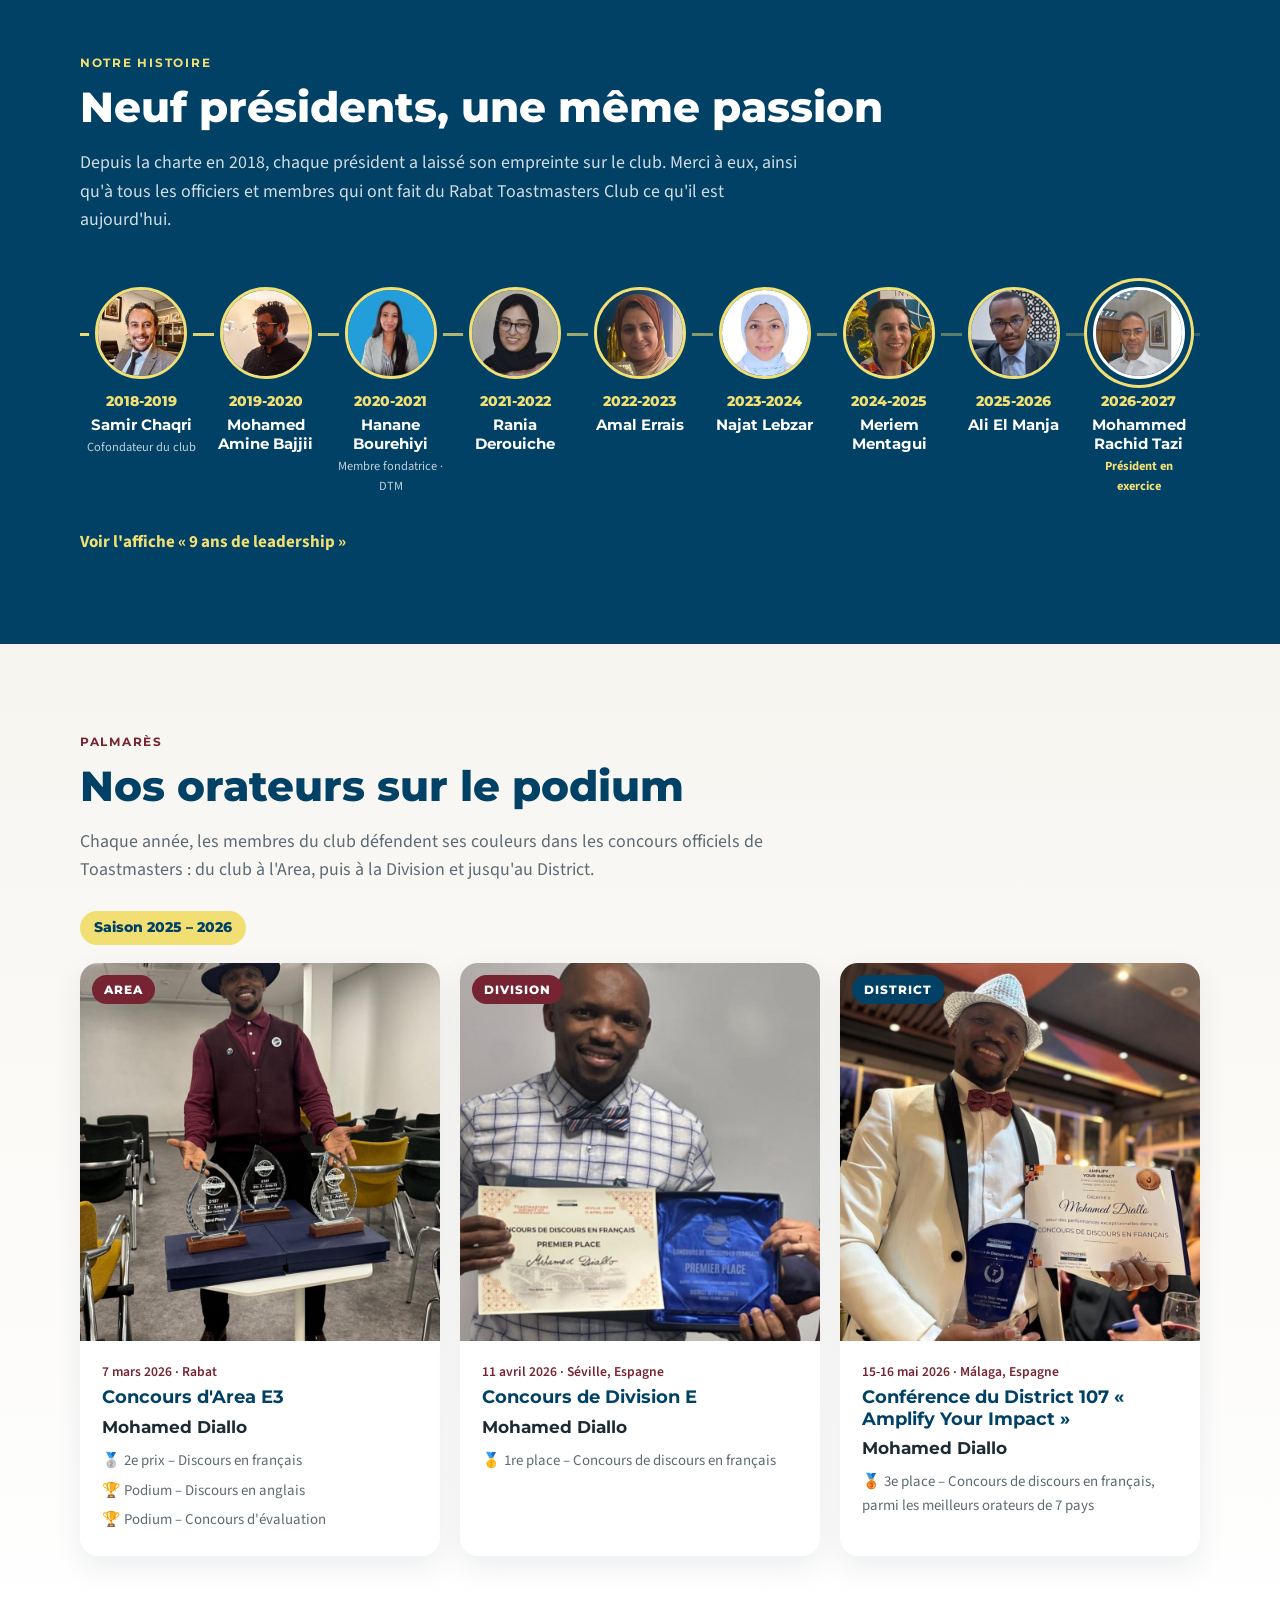
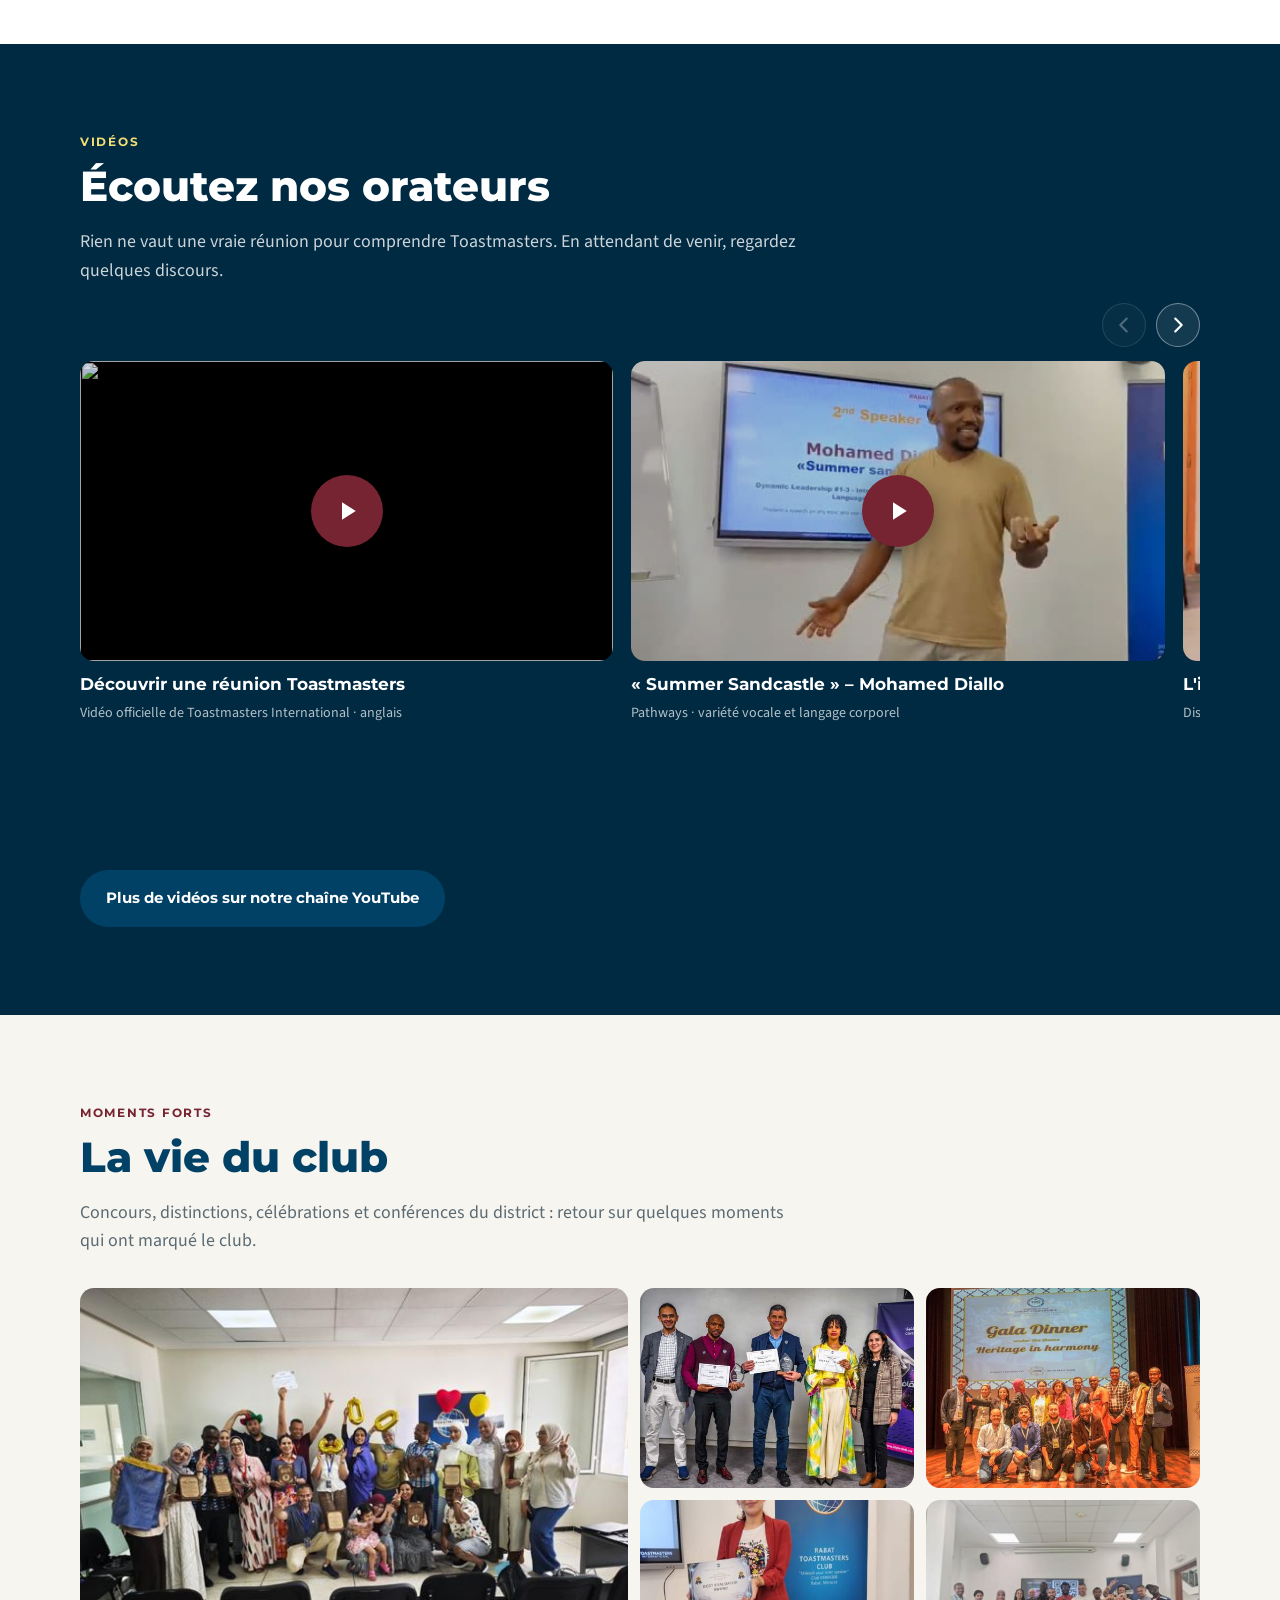
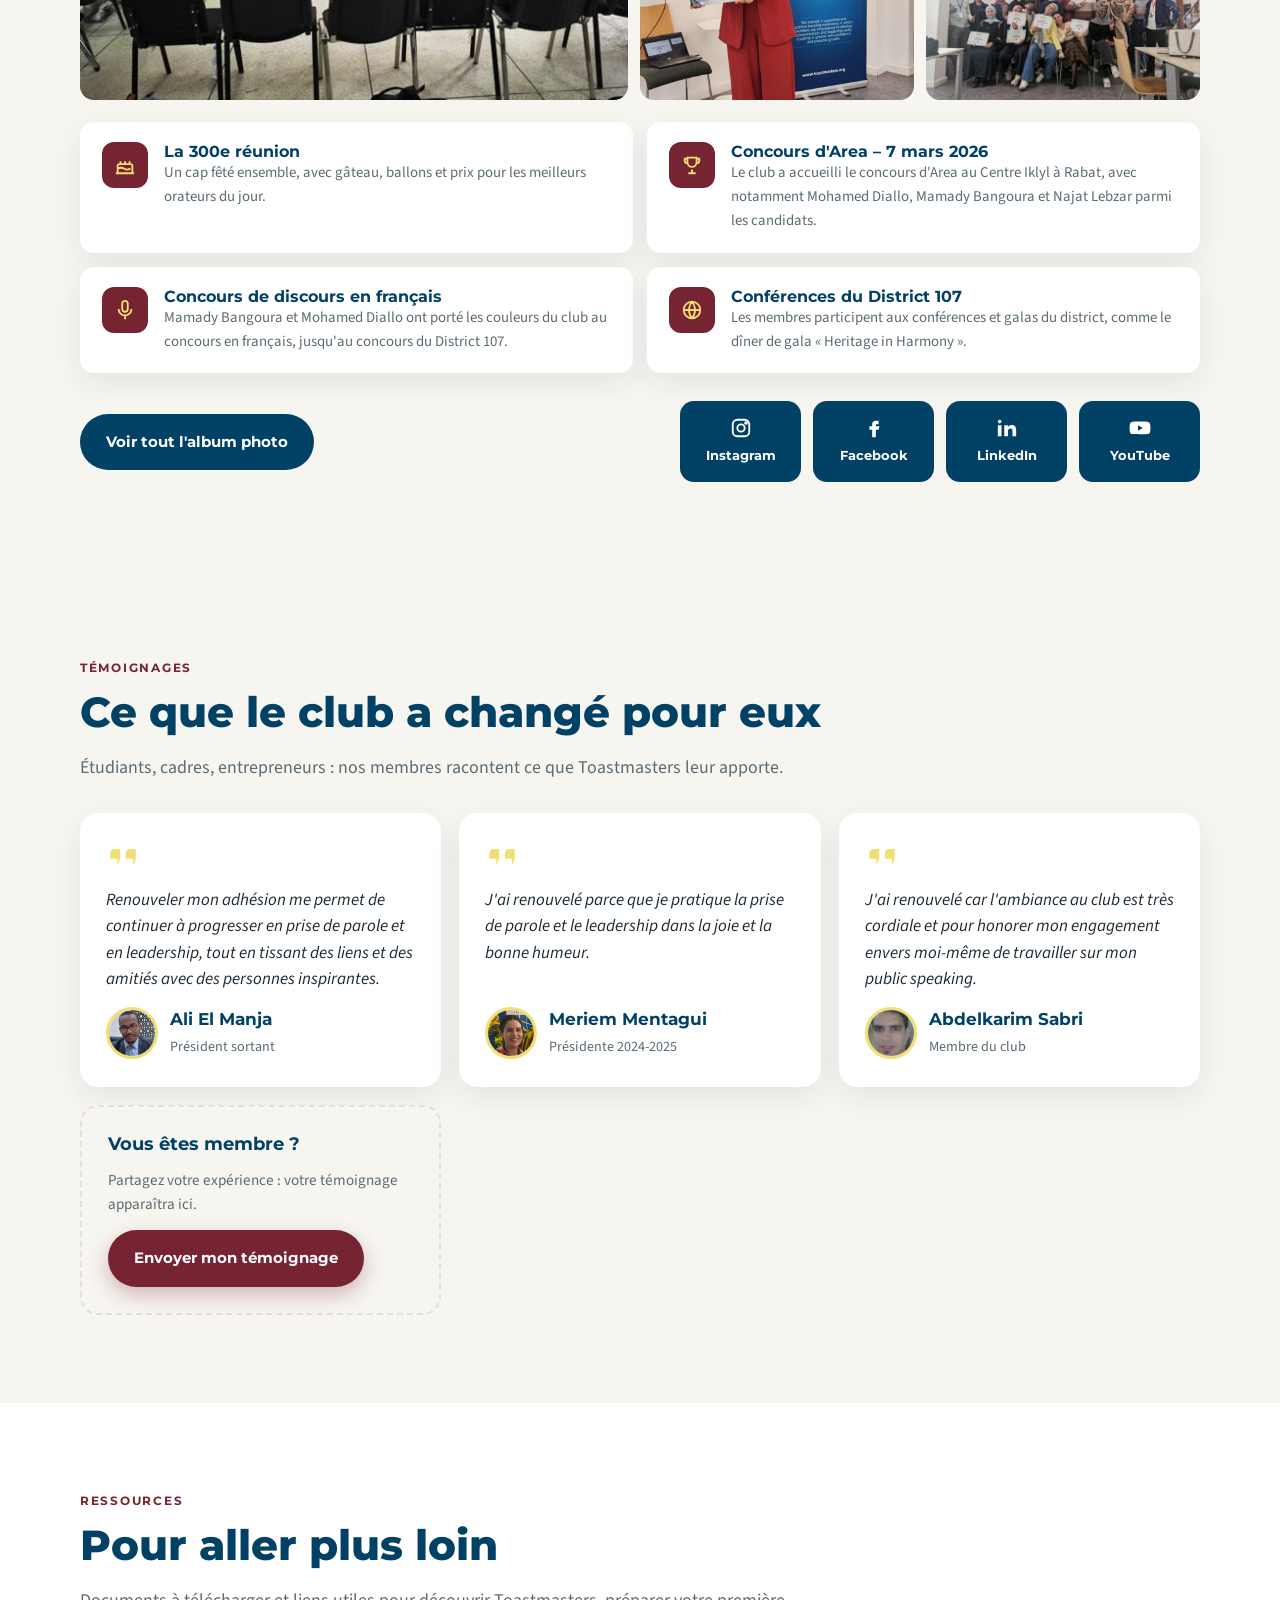
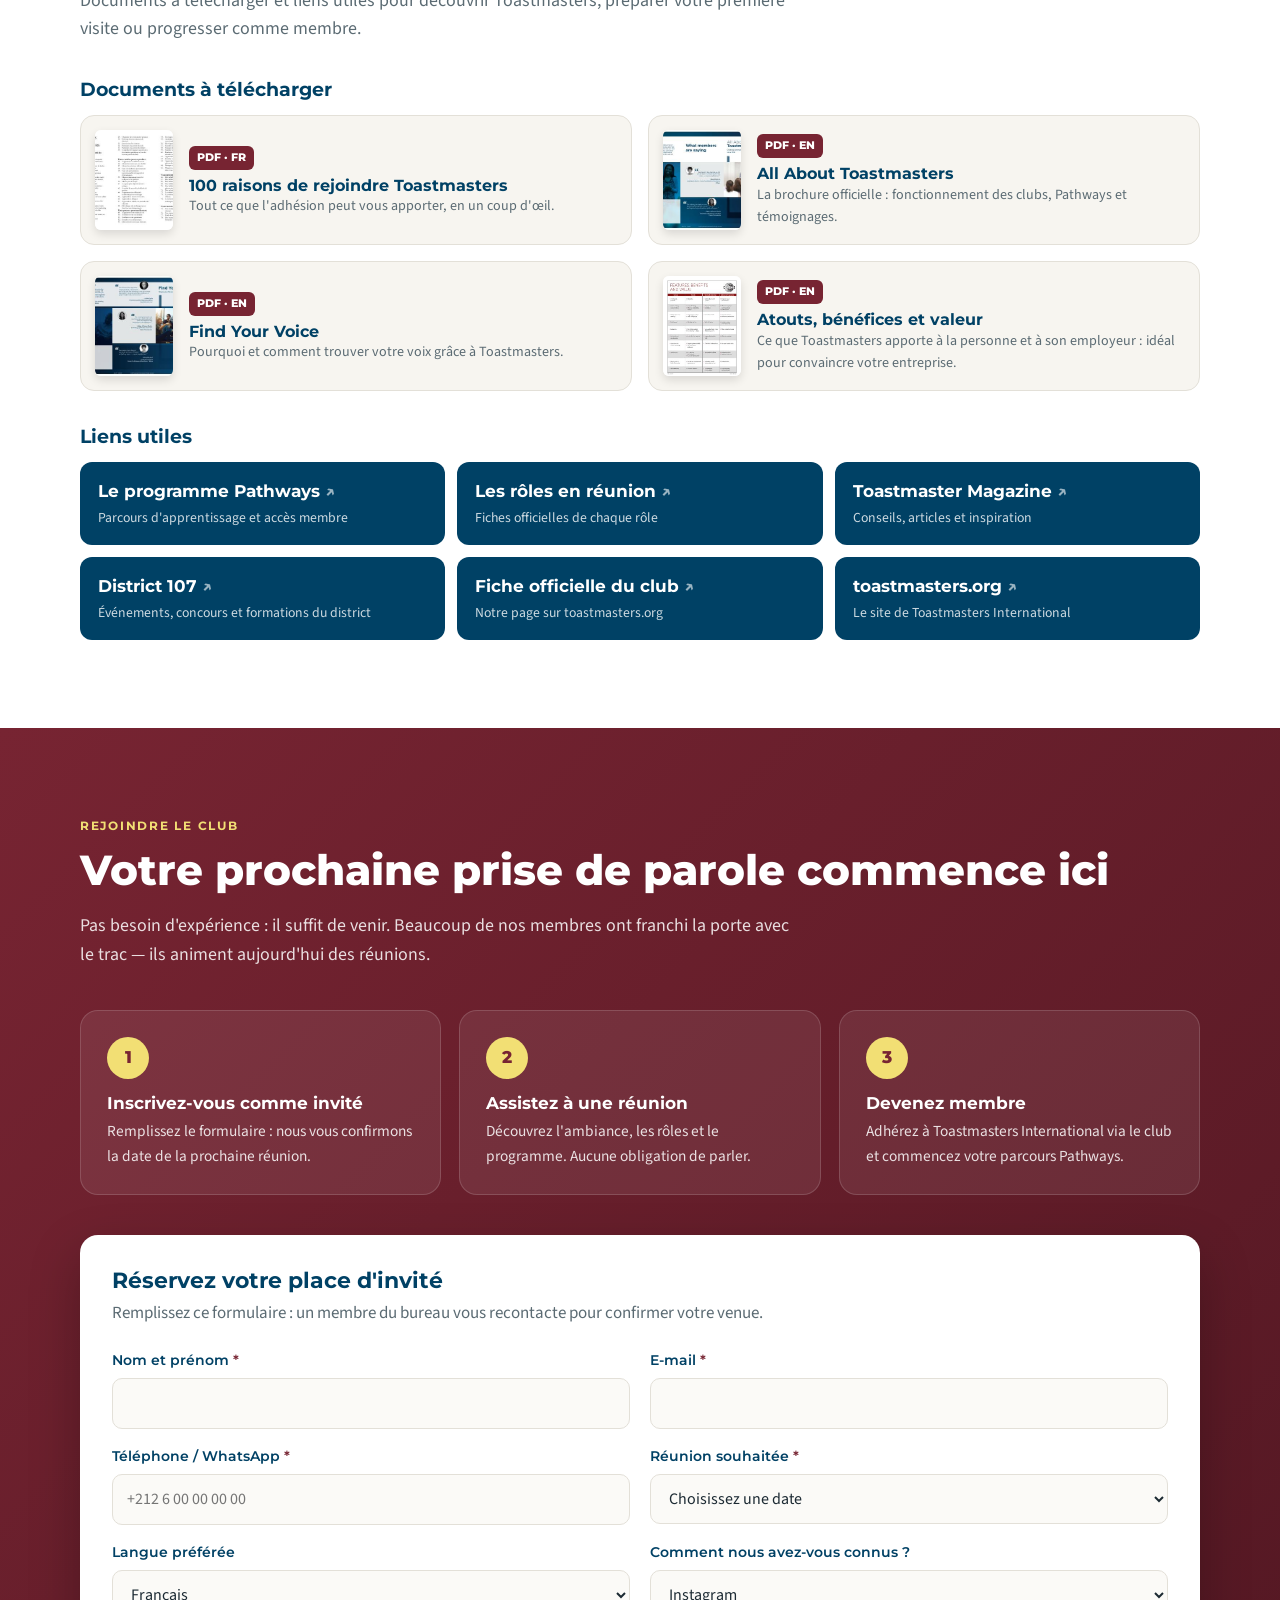
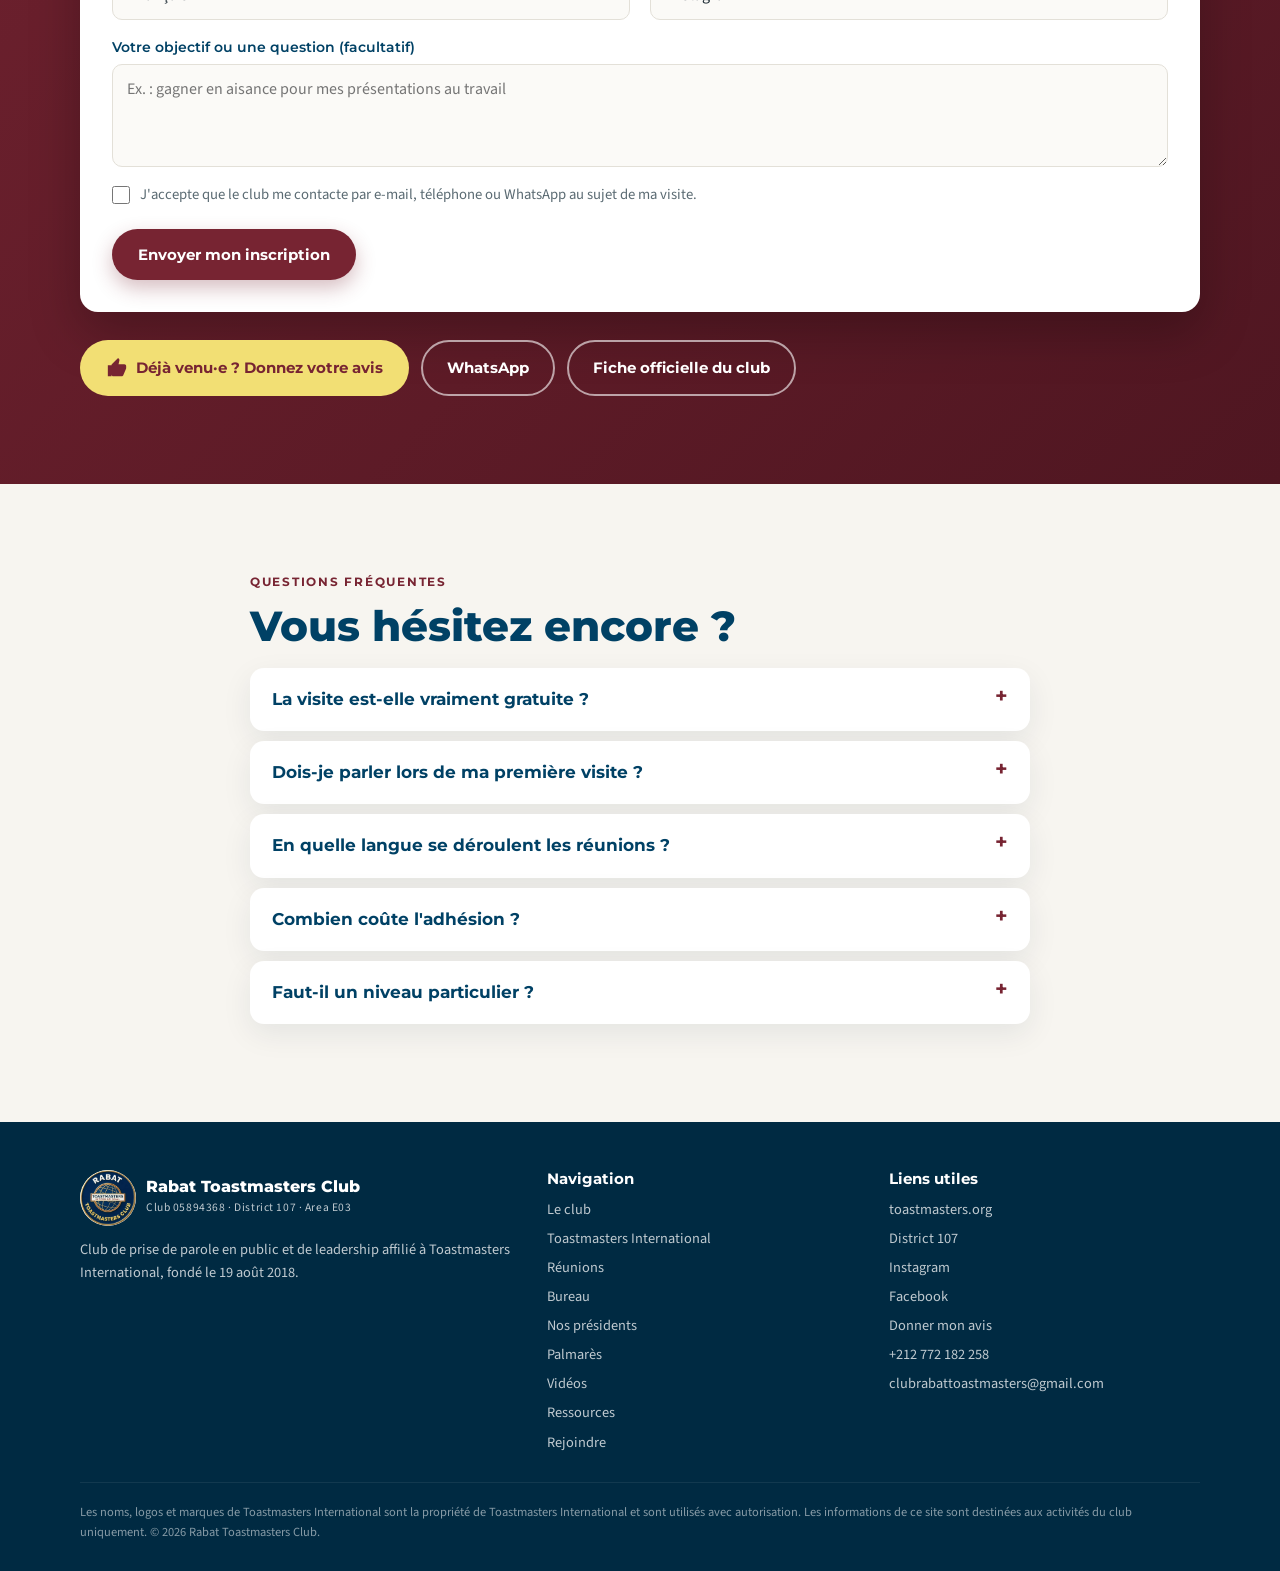
==== commit c1f59c9f: "Vidéos : simulation d'entretien « Quand les chiffres ne suffisent plus » Co-Authored-By: Claude Opus" ====
--- a/index.html
+++ b/index.html
@@ -263,6 +263,10 @@
         <figcaption><b data-i18n="v4h">L'intelligence émotionnelle – Mohamed Diallo</b><span data-i18n="v4p">Discours en réunion de club · anglais</span></figcaption>
       </figure>
       <figure class="vid vid-tall">
+        <button class="yt" data-yt="9UpTpTesGJA" aria-label="Lire la vidéo"><img src="videos/simulation-entretien.jpg" alt="" loading="lazy"><span class="play-lg"><svg width="30" height="30" viewBox="0 0 24 24" fill="#fff"><path d="M8 5v14l11-7z"/></svg></span></button>
+        <figcaption><b data-i18n="v8h">« Quand les chiffres ne suffisent plus » – Mohamed Diallo</b><span data-i18n="v8p">Pathways · simulation d'entretien · français</span></figcaption>
+      </figure>
+      <figure class="vid vid-tall">
         <button class="yt" data-yt="snlx6nHXQOQ" aria-label="Lire la vidéo"><img src="videos/area-contest-fr.jpg" alt="" loading="lazy"><span class="play-lg"><svg width="30" height="30" viewBox="0 0 24 24" fill="#fff"><path d="M8 5v14l11-7z"/></svg></span></button>
         <figcaption><b data-i18n="v6h">Concours d'Area – discours en français</b><span data-i18n="v6p">Concours d'Area E3 2026 · français</span></figcaption>
       </figure>
